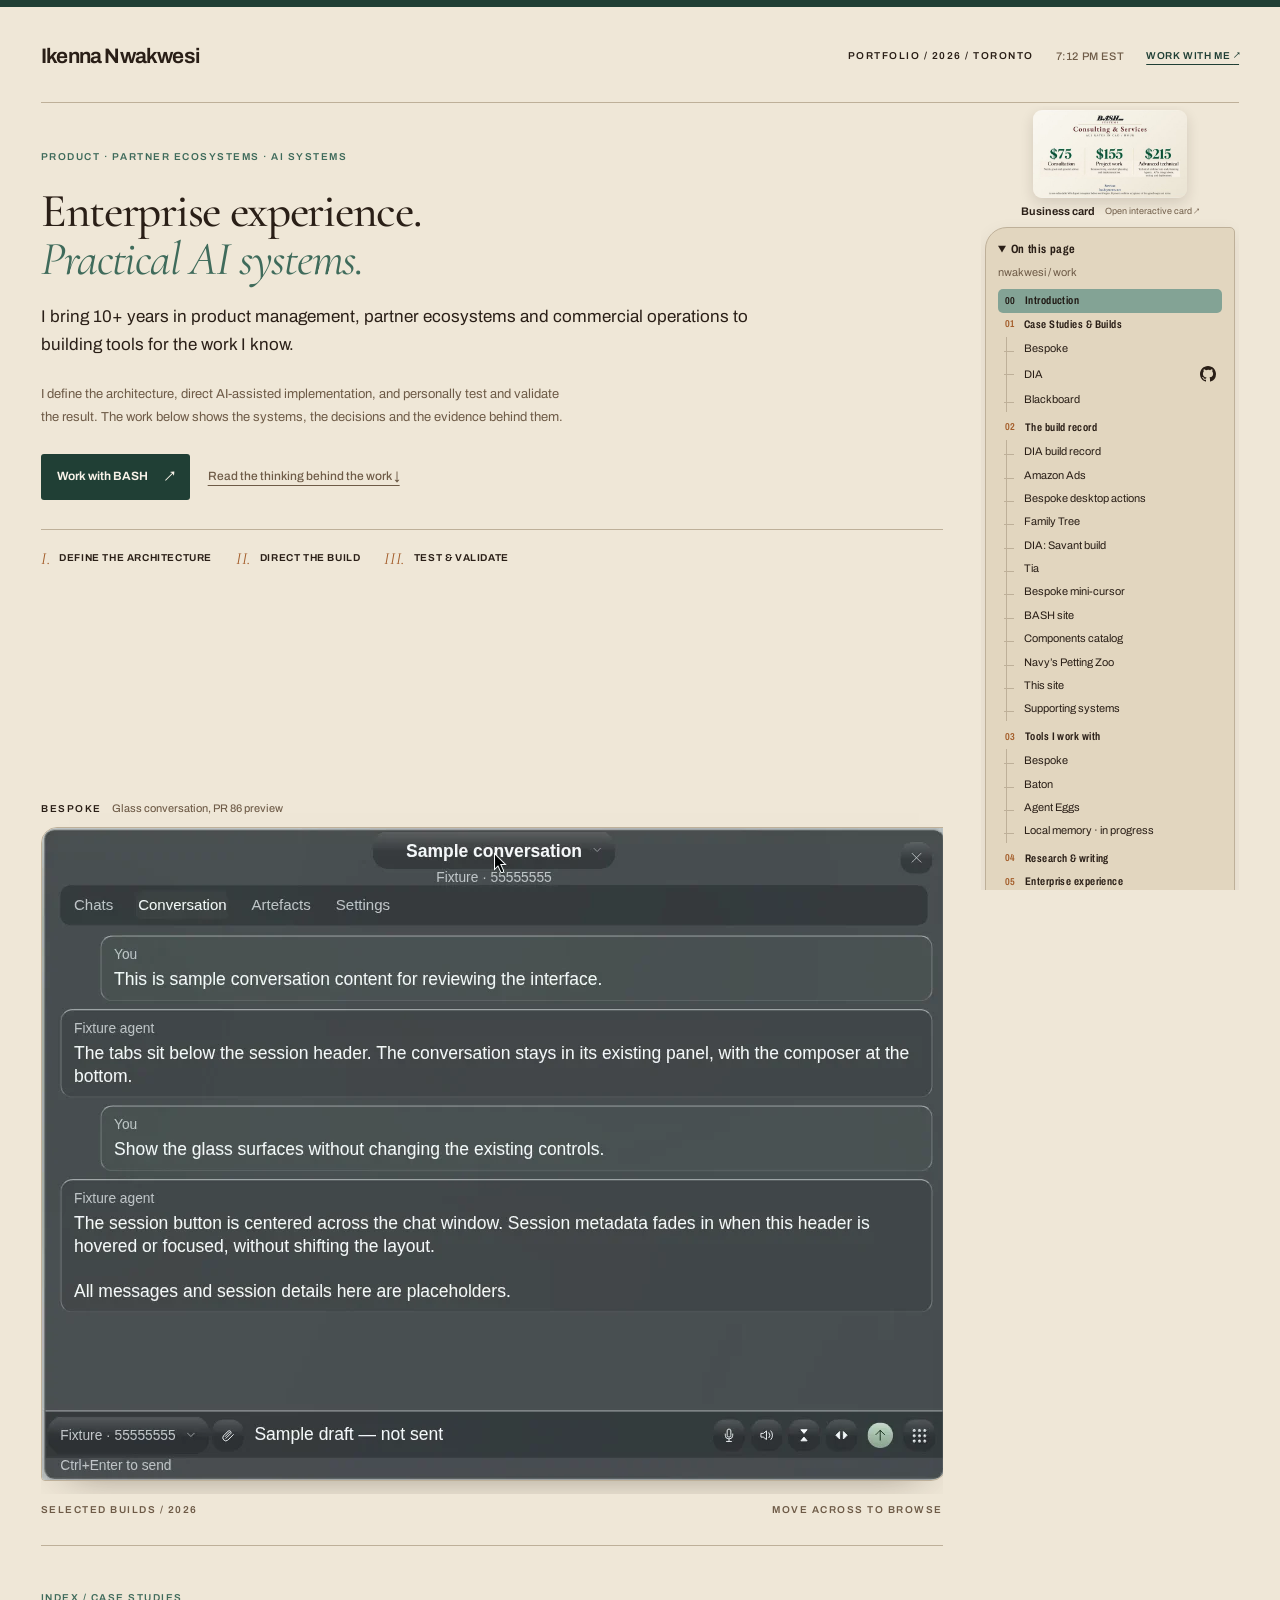
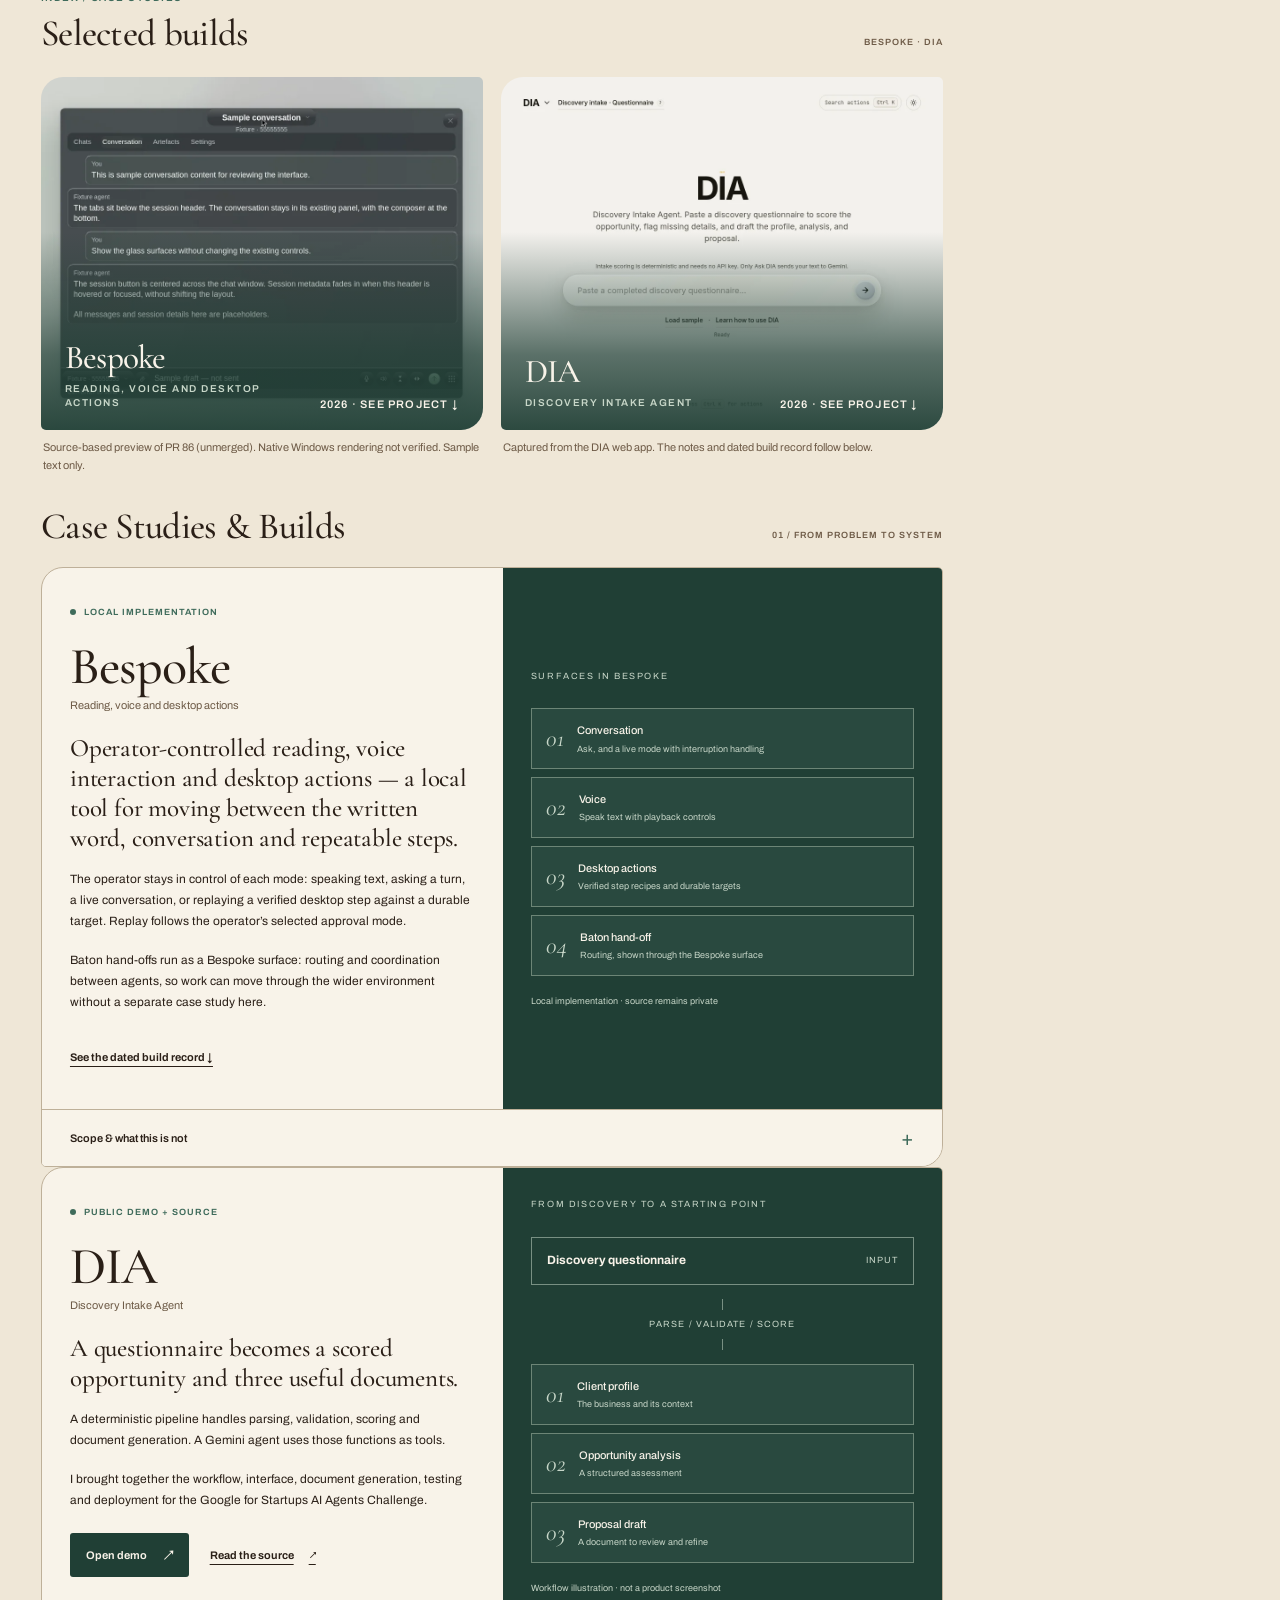
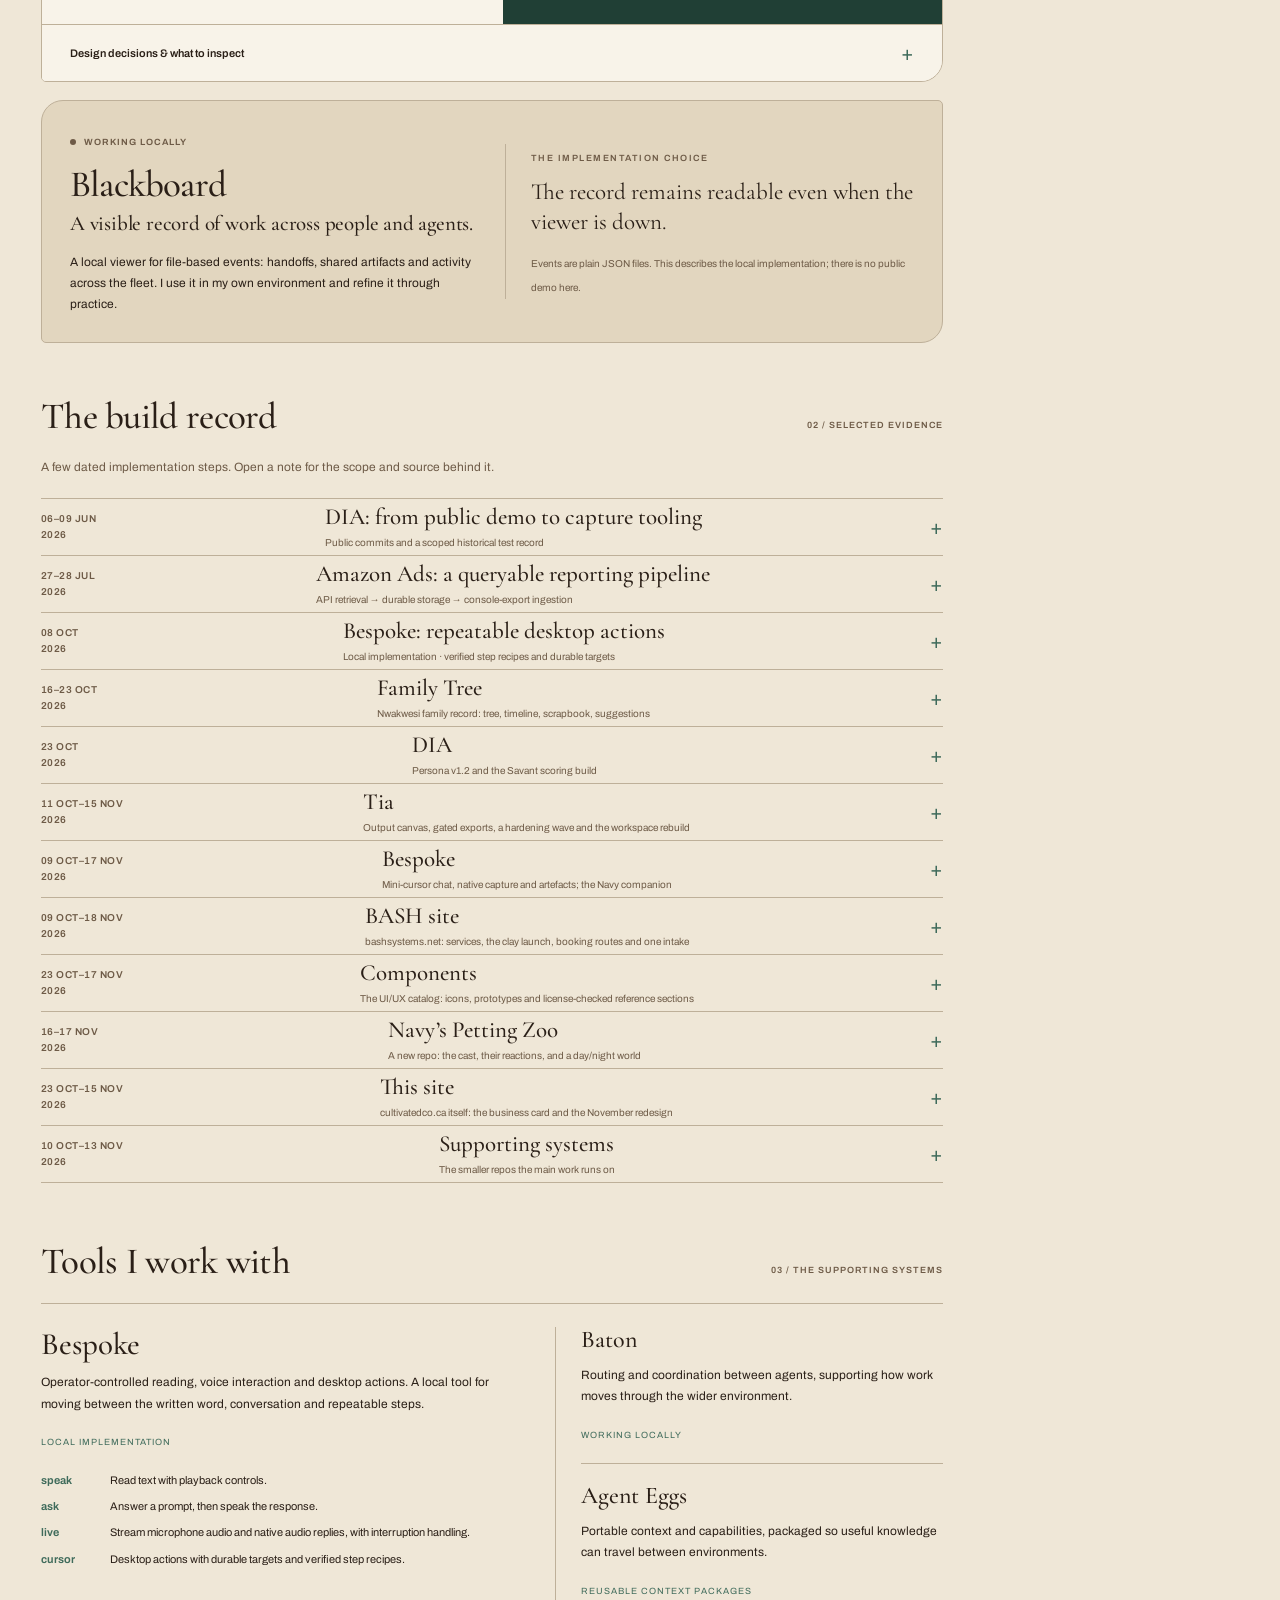
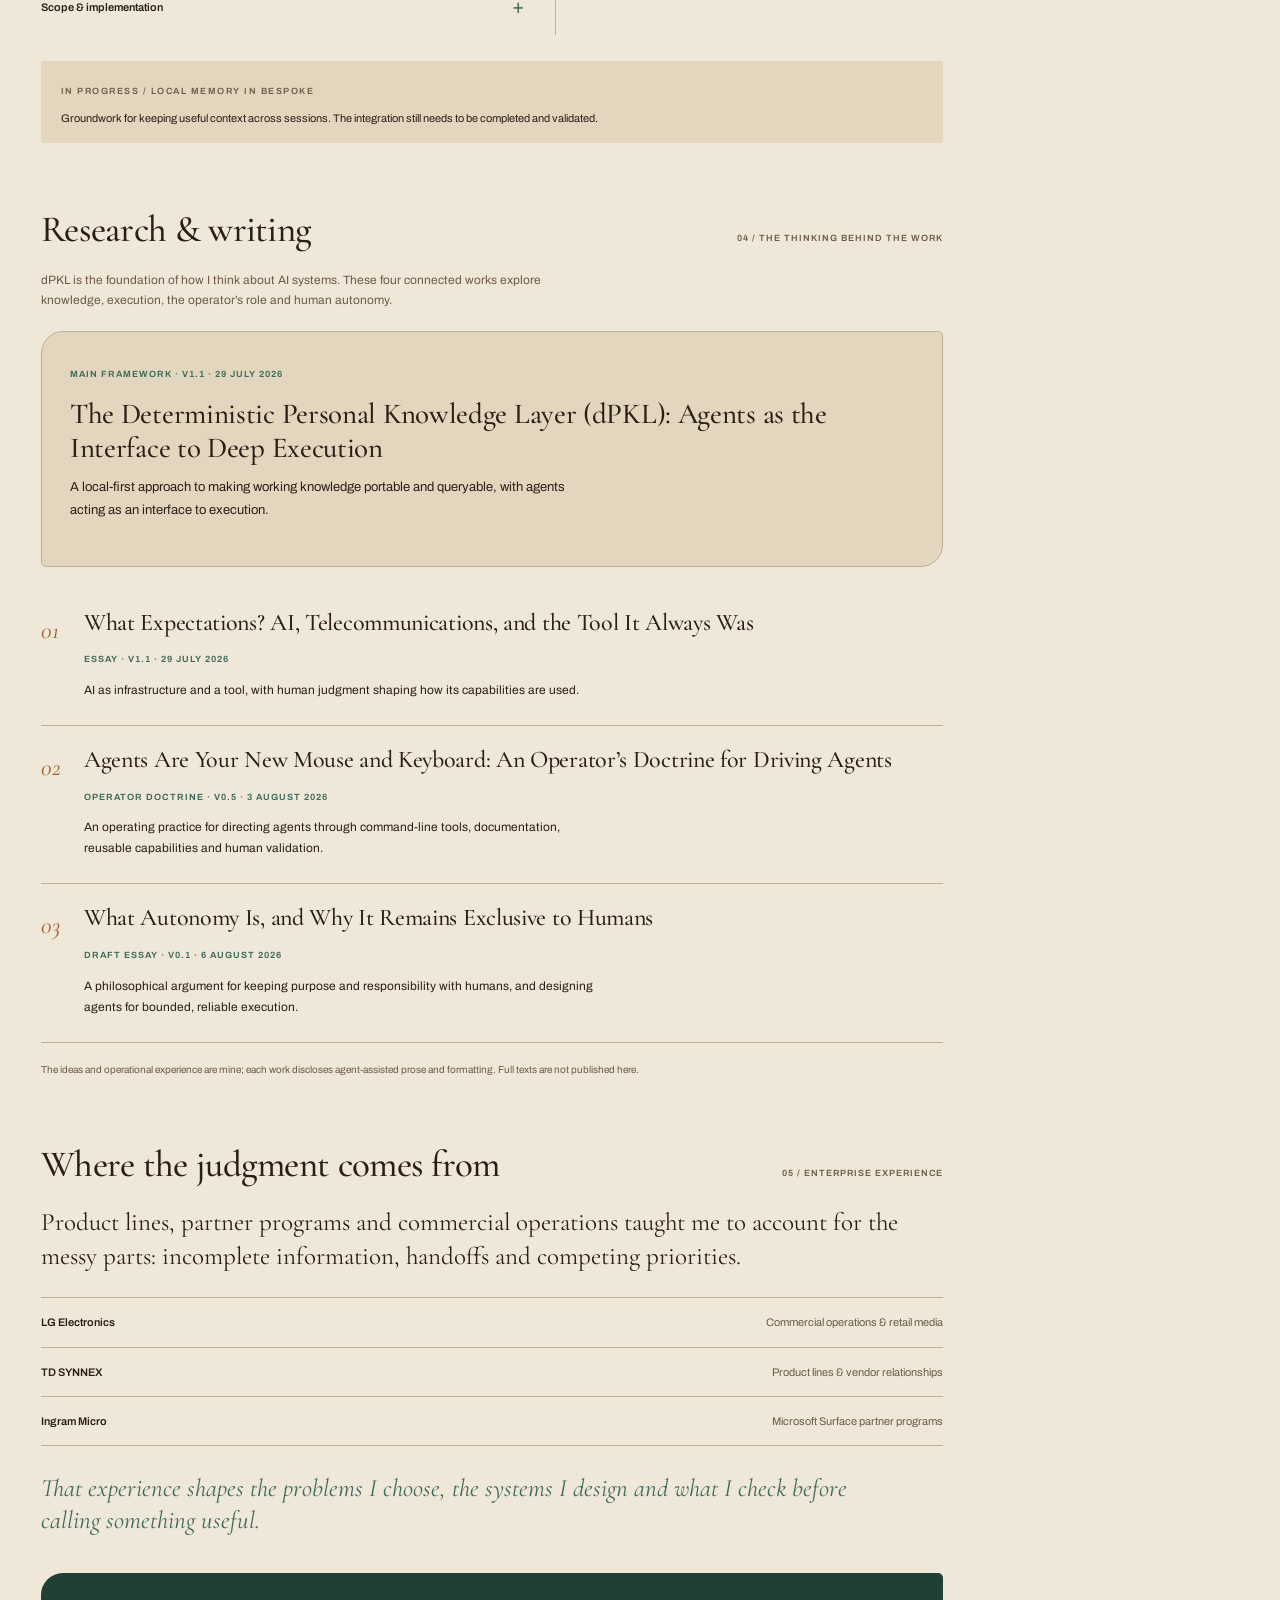
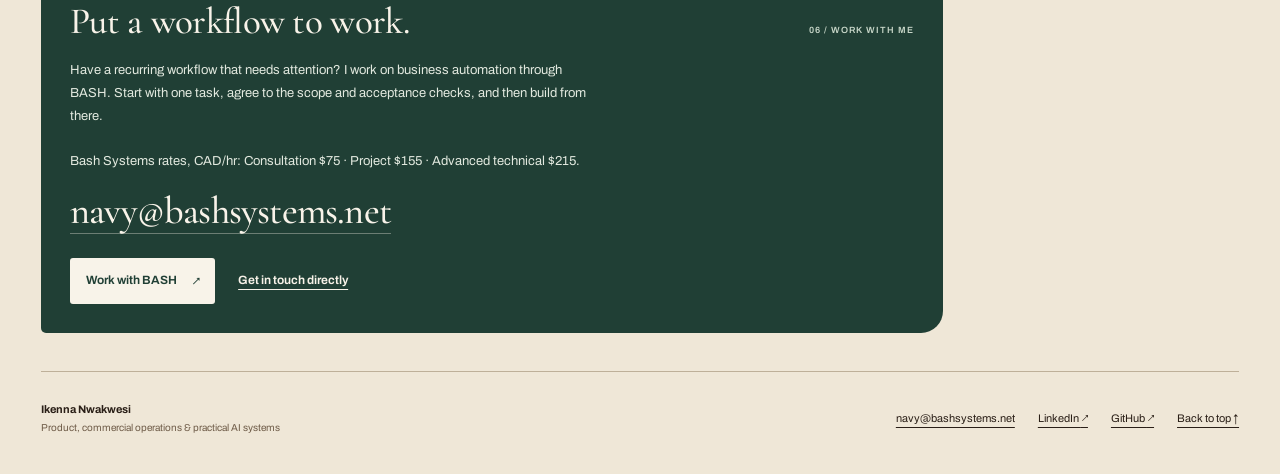
==== index.html @ 34cd1203 "Build record: BASH site UI/UX fixes, 18 Nov" ====
<!doctype html>
<!-- ARTIFACT_IDENTITY_POLICY: Produced by the agent fleet. Every derivative artifact and instruction surface uses collective fleet identity; no agent/provider branding except when directly pertinent to the subject. No first-name or use-with-provider identity framing. Optional Made by credit only bottom-right. -->
<html lang="en"><head><meta charset="utf-8"><meta name="viewport" content="width=device-width,initial-scale=1"><meta name="color-scheme" content="light"><title>Ikenna Nwakwesi — Portfolio</title>
<meta name="description" content="Ikenna Nwakwesi — 10+ years in product management, partner ecosystems and commercial operations, building practical AI systems.">
<link rel="canonical" href="https://cultivatedco.ca/">
<meta property="og:type" content="website">
<meta property="og:site_name" content="Ikenna Nwakwesi">
<meta property="og:title" content="Ikenna Nwakwesi — Portfolio">
<meta property="og:description" content="Ikenna Nwakwesi — 10+ years in product management, partner ecosystems and commercial operations, building practical AI systems.">
<meta property="og:url" content="https://cultivatedco.ca/">
<meta property="og:image" content="https://cultivatedco.ca/assets/og-image.png">
<meta property="og:image:type" content="image/png">
<meta property="og:image:width" content="1200">
<meta property="og:image:height" content="630">
<meta property="og:image:alt" content="Ikenna Nwakwesi — Enterprise experience. Practical AI systems.">
<meta name="twitter:card" content="summary_large_image">
<meta name="twitter:title" content="Ikenna Nwakwesi — Portfolio">
<meta name="twitter:description" content="Ikenna Nwakwesi — 10+ years in product management, partner ecosystems and commercial operations, building practical AI systems.">
<meta name="twitter:image" content="https://cultivatedco.ca/assets/og-image.png">
<meta name="twitter:image:alt" content="Ikenna Nwakwesi — Enterprise experience. Practical AI systems.">
<link rel="icon" href="/favicon.ico" sizes="any">
<link rel="icon" href="/favicon.svg" type="image/svg+xml">
<link rel="icon" href="/assets/favicon-32.png" type="image/png" sizes="32x32">
<link rel="icon" href="/assets/favicon-192.png" type="image/png" sizes="192x192">
<link rel="apple-touch-icon" href="/apple-touch-icon.png" sizes="180x180">
<link rel="preload" href="fonts/archivo-normal-400_900.woff2" as="font" type="font/woff2" crossorigin>
<link rel="preload" href="fonts/cormorantgaramond-normal-500.woff2" as="font" type="font/woff2" crossorigin>
<link rel="preload" href="fonts/cormorantgaramond-italic-400.woff2" as="font" type="font/woff2" crossorigin>

<style>@font-face{font-family:Archivo;font-style:normal;font-weight:400 900;font-stretch:62% 125%;font-display:swap;src:url("fonts/archivo-normal-400_900.woff2") format("woff2");unicode-range:U+0000-00FF, U+0131, U+0152-0153, U+02BB-02BC, U+02C6, U+02DA, U+02DC, U+2000-206F, U+2074, U+20AC, U+2122, U+2190-2195, U+2212, U+2215, U+FEFF, U+FFFD}
@font-face{font-family:Cormorant;font-style:normal;font-weight:400;font-display:swap;src:url("fonts/cormorantgaramond-normal-400.woff2") format("woff2");unicode-range:U+0000-00FF, U+0131, U+0152-0153, U+02BB-02BC, U+02C6, U+02DA, U+02DC, U+2000-206F, U+2074, U+20AC, U+2122, U+2190-2195, U+2212, U+2215, U+FEFF, U+FFFD}
@font-face{font-family:Cormorant;font-style:normal;font-weight:500;font-display:swap;src:url("fonts/cormorantgaramond-normal-500.woff2") format("woff2");unicode-range:U+0000-00FF, U+0131, U+0152-0153, U+02BB-02BC, U+02C6, U+02DA, U+02DC, U+2000-206F, U+2074, U+20AC, U+2122, U+2190-2195, U+2212, U+2215, U+FEFF, U+FFFD}
@font-face{font-family:Cormorant;font-style:normal;font-weight:600;font-display:swap;src:url("fonts/cormorantgaramond-normal-600.woff2") format("woff2");unicode-range:U+0000-00FF, U+0131, U+0152-0153, U+02BB-02BC, U+02C6, U+02DA, U+02DC, U+2000-206F, U+2074, U+20AC, U+2122, U+2190-2195, U+2212, U+2215, U+FEFF, U+FFFD}
@font-face{font-family:Cormorant;font-style:italic;font-weight:400;font-display:swap;src:url("fonts/cormorantgaramond-italic-400.woff2") format("woff2");unicode-range:U+0000-00FF, U+0131, U+0152-0153, U+02BB-02BC, U+02C6, U+02DA, U+02DC, U+2000-206F, U+2074, U+20AC, U+2122, U+2190-2195, U+2212, U+2215, U+FEFF, U+FFFD}





:root{--paper:#EFE7D7;--surface:#E2D6BF;--ink:#2A1F17;--muted:#6E5B47;--green:#3F6B5B;--deep:#203F35;--rust:#A45E2B;--line:#BEB099;--light:#F8F3E9;--serif:Cormorant,Georgia,serif;--sans:Archivo,Helvetica,sans-serif;--radius:22px 5px 22px 5px}
*{box-sizing:border-box}
html{scroll-behavior:smooth;scroll-padding-top:25px}
body{margin:0;background:var(--paper);color:var(--ink);font:15px/1.65 var(--sans)}
a{color:inherit;text-underline-offset:5px}
a:hover{color:var(--green)}
a:focus-visible,summary:focus-visible{outline:3px solid var(--rust);outline-offset:5px}
::selection{background:#b8caba;color:var(--deep)}
.skip{position:absolute;top:-80px;left:20px;padding:12px;background:var(--light);z-index:10}
.skip:focus{top:12px}
.topline{height:7px;background:var(--deep)}
.header{display:flex;align-items:center;justify-content:space-between;padding:27px 0 25px;border-bottom:1px solid var(--line);gap:20px}
.wordmark{font-size:21px;font-weight:650;text-decoration:none;letter-spacing:-.8px}
.header-meta,.eyebrow,.kicker,.section-label{font-size:10px;text-transform:uppercase;letter-spacing:1.5px;font-weight:600}
.header-meta{display:flex;gap:22px;align-items:center}
.draft{border:1px solid var(--line);border-radius:30px;padding:5px 10px;color:var(--muted)}
.main{grid-column:1;grid-row:1;min-width:0}
.hero{padding:57px 0 38px}
.eyebrow{color:var(--green);margin:0 0 21px}
.hero h1{font:500 clamp(54px,5.25vw,76px)/.99 var(--serif);letter-spacing:-2.2px;margin:0 0 24px}
.hero h1 em{color:var(--green);font-weight:400}
.hero-intro{font-size:17px;line-height:1.65;max-width:640px;margin:0 0 24px}
.hero-role{font-size:13px;line-height:1.75;max-width:625px;color:var(--muted);margin:0}
.approach{margin-top:29px;display:flex;gap:24px;padding-top:18px;border-top:1px solid var(--line);font-size:10px;text-transform:uppercase;letter-spacing:.6px;font-weight:650}
.approach span{display:flex;gap:9px;align-items:center}
.approach i{font:italic 17px var(--serif);color:var(--rust)}
section{scroll-margin-top:26px}
.section-heading{display:flex;align-items:baseline;justify-content:space-between;gap:16px;margin:14px 0 20px}
.section-heading h2{font:500 37px/1.1 var(--serif);letter-spacing:-.7px;margin:0}
.section-label{color:var(--muted);font-size:9px;letter-spacing:1px}
.project{border:1px solid var(--line);border-radius:var(--radius);overflow:hidden}
.dia{background:var(--light);display:grid;grid-template-columns:1.05fr 1fr}
.project-copy{padding:30px 28px}
.status{display:inline-flex;align-items:center;gap:8px;font-size:9px;letter-spacing:1px;text-transform:uppercase;font-weight:650;color:var(--green)}
.status:before{content:"";height:6px;width:6px;background:var(--green);border-radius:50%}
.project h3{font:500 52px/1 var(--serif);letter-spacing:-1px;margin:18px 0 3px}
.subtitle{font-size:11px;color:var(--muted);margin:0 0 19px}
.project .lead{font:500 25px/1.2 var(--serif);letter-spacing:-.2px;margin:0 0 16px}
.project p{font-size:12px;line-height:1.75;margin-bottom:18px}
.project-actions{display:flex;gap:21px;align-items:center;flex-wrap:wrap;margin-top:22px}
.project-actions a{font-size:11px;min-height:44px;display:inline-flex;align-items:center;gap:15px;font-weight:650}
.primary-link{background:var(--deep);color:var(--light);padding:0 16px;border-radius:3px;text-decoration:none}
.primary-link:hover{background:var(--green);color:var(--light)}
.ext-arrow{position:relative;line-height:normal;letter-spacing:.1em;-webkit-text-fill-color:transparent;text-decoration-skip-ink:none}.ext-arrow::before{content:"\2191";position:absolute;left:.1em;top:0;line-height:normal;letter-spacing:normal;-webkit-text-fill-color:currentcolor;transform-origin:50% 58%;transform:translateY(-.1em) rotate(45deg) scale(.8)}.arrow{font-size:17px;font-weight:400}
.dia-visual{background:var(--deep);color:var(--light);padding:29px 28px;display:flex;flex-direction:column;justify-content:center}
.visual-label{font-size:9px;text-transform:uppercase;letter-spacing:1.6px;color:#c8d7c9;margin-bottom:25px}
.intake{border:1px solid #789083;padding:13px 15px;display:flex;justify-content:space-between;align-items:center;font-size:12px}
.intake small{font-size:9px;letter-spacing:1px;color:#c8d7c9}
.process{padding:14px 0;text-align:center;font-size:9px;letter-spacing:1.1px;text-transform:uppercase;color:#c8d7c9;position:relative}
.process:before,.process:after{content:"";display:block;height:11px;width:1px;margin:0 auto 7px;background:#789083}
.process:after{margin:7px auto 0}
.documents{display:grid;gap:8px}
.document{display:flex;gap:13px;align-items:center;border:1px solid #6c8576;padding:12px 14px;background:#29493f}
.document .doc-num{font:italic 24px var(--serif);color:#c8d7c9}
.document strong{display:block;font-size:11px;font-weight:500}
.document small{display:block;font-size:9px;color:#c8d7c9;margin-top:2px}
.diagram-note{font-size:9px!important;color:#c8d7c9;line-height:1.5!important;margin:19px 0 0!important}
.dia-detail{grid-column:1/-1;border-top:1px solid var(--line);padding:0 28px;background:var(--light)}
details:not(.tree)>summary{cursor:pointer;list-style:none;display:flex;justify-content:space-between;align-items:center;gap:15px;min-height:56px;font-size:11px;font-weight:600}
details:not(.tree)>summary::-webkit-details-marker{display:none}
details:not(.tree)>summary:after{content:"+";font-size:20px;font-weight:400;color:var(--green)}
details:not(.tree)[open]>summary:after{content:"−"}
.detail-body{padding:0 0 22px;color:var(--muted);font-size:12px;max-width:700px}
.detail-body p{margin:4px 0 14px;font-size:12px}
.detail-body a{font-size:11px}
.detail-body ul{padding-left:20px}
.detail-body li{margin:7px 0}
.blackboard{display:grid;grid-template-columns:1fr 1fr;gap:22px;background:var(--surface);margin-top:18px;padding:27px 28px}
.blackboard h3{font-size:37px;margin-top:13px}
.blackboard .lead{font-size:21px;margin-top:8px}
.blackboard p{font-size:12px;margin:12px 0 0}
.blackboard .status{color:var(--muted)}
.blackboard .status:before{background:var(--muted)}
.bb-note{align-self:center;border-left:1px solid var(--line);padding-left:25px}
.bb-note .kicker{color:var(--muted);font-size:9px}
.bb-note p{font:400 23px/1.3 var(--serif);margin:9px 0 12px}
.bb-note small{font-size:10px;color:var(--muted)}
.evidence{padding:40px 0 10px}
.section-intro{font-size:12px;color:var(--muted);max-width:600px;margin:0 0 21px}
.evidence-row{border-top:1px solid var(--line);padding:0}
.evidence-row>summary{min-height:77px;display:grid;grid-template-columns:82px 1fr auto;gap:20px}
.evidence-date{font-size:10px;text-transform:uppercase;letter-spacing:.5px;color:var(--muted)}
.evidence-title{font:500 23px/1.2 var(--serif)}
.evidence-title small{display:block;font:400 10px/1.6 var(--sans);color:var(--muted);margin-top:4px}
.evidence-row .detail-body{padding-left:102px;max-width:none}
.timeline{display:grid;grid-template-columns:100px 1fr;gap:10px 15px;margin:4px 0 18px}
.timeline dt{font-size:10px;color:var(--green)}
.timeline dd{margin:0;font-size:12px}
.timeline strong{color:var(--ink);font-weight:500}
.evidence-row:last-child{border-bottom:1px solid var(--line)}
.source-note{font-size:10px!important}
.suite{padding:35px 0 10px}
.suite-grid{display:grid;grid-template-columns:1.25fr 1fr;gap:30px;border-top:1px solid var(--line);padding-top:23px}
.suite h3{font:500 31px/1.1 var(--serif);margin:0 0 11px}
.suite p{font-size:12px;line-height:1.8;margin:0 0 13px}
.suite small{font-size:9px;text-transform:uppercase;letter-spacing:1px;color:var(--green)}
.suite-mode{display:grid;grid-template-columns:54px 1fr;gap:8px 15px;font-size:11px;margin-top:18px}
.suite-mode dt{font-weight:650;color:var(--green)}
.suite-mode dd{margin:0}
.support-tools{border-left:1px solid var(--line);padding-left:25px}
.support-tools article+article{border-top:1px solid var(--line);padding-top:19px;margin-top:18px}
.support-tools h3{font-size:24px}
.unfinished{margin:26px 0 0;padding:16px 20px;background:var(--surface);border-radius:3px}
.unfinished .kicker{font-size:9px;color:var(--muted)}
.unfinished p{margin:7px 0 0;font-size:11px;line-height:1.7}
.background{padding:43px 0 36px}
.experience-intro{font:400 25px/1.35 var(--serif);max-width:675px;margin:0 0 24px}
.experience-list{border-top:1px solid var(--line)}
.experience-item{display:flex;justify-content:space-between;gap:24px;border-bottom:1px solid var(--line);padding:15px 0;font-size:11px}
.experience-item strong{font-weight:600}
.experience-item span{color:var(--muted);text-align:right}
.principle{font:italic 25px/1.3 var(--serif);color:var(--green);margin:26px 0 0;max-width:610px}
.footer{border-top:1px solid var(--line);padding:25px 0 33px;display:flex;align-items:center;justify-content:space-between;gap:20px;font-size:11px}
.footer-links{display:flex;align-items:center;gap:23px;flex-wrap:wrap}
.footer a{display:inline-flex;align-items:center;min-height:44px}
.footer small{color:var(--muted);font-size:10px}
.review-note{padding:15px 0;border-top:1px solid var(--line);font-size:10px;color:var(--muted)}
.review-note summary{min-height:35px;font-size:10px}
.review-note .detail-body{max-width:850px;padding-top:10px;font-size:11px}
.review-note .detail-body p{font-size:11px}
@media(min-width:1500px){.hero h1{font-size:78px}}
@media(max-width:1100px){.project-copy,.dia-visual{padding:24px 21px}
.hero h1{font-size:61px}
.header-meta{gap:12px}
.approach{gap:16px;font-size:9px}
.blackboard{padding:24px 21px}
.project .lead{font-size:23px}}
@media(max-width:850px){.hero{padding-top:36px}
.hero h1{font-size:65px}
.header-meta>span:first-child{display:none}
.hero-intro{max-width:630px}
.dia{grid-template-columns:1fr 1fr}
.main{display:block}}
@media(max-width:600px){.header{padding:20px 0 17px;gap:8px}
.wordmark{font-size:18px}
.header-meta{font-size:8px}
.draft{padding:4px 8px}
.hero{padding:35px 0 27px}
.eyebrow{font-size:8px;letter-spacing:1.1px;margin-bottom:19px}
.hero h1{font-size:clamp(45px,11.8vw,65px);letter-spacing:-1.3px;line-height:1.02;margin-bottom:22px}
.hero-intro{font-size:15px;line-height:1.7}
.hero-role{font-size:12px}
.approach{gap:12px;flex-direction:column;margin-top:23px;padding-top:17px;font-size:9px}
.approach span{gap:12px}
.section-heading h2{font-size:32px}
.section-heading{align-items:flex-start;margin-top:14px}
.section-label{font-size:8px;max-width:90px;text-align:right;line-height:1.7}
.dia{display:block}
.project-copy{padding:24px}
.project h3{font-size:47px}
.project .lead{font-size:25px}
.project p{font-size:13px}
.project-actions{gap:22px}
.project-actions a{font-size:11px}
.dia-visual{padding:28px 24px}
.visual-label{margin-bottom:20px}
.dia-detail{padding:0 24px}
.blackboard{display:block;padding:24px}
.blackboard h3{font-size:36px}
.blackboard .lead{font-size:23px}
.blackboard p{font-size:12px}
.bb-note{border-left:0;border-top:1px solid var(--line);padding:18px 0 0;margin-top:20px}
.bb-note p{font-size:22px}
.evidence{padding-top:31px}
.evidence-row>summary{grid-template-columns:52px 1fr auto;gap:13px;min-height:92px}
.evidence-date{font-size:9px}
.evidence-title{font-size:23px}
.evidence-title small{font-size:10px}
.evidence-row .detail-body{padding-left:0}
.timeline{grid-template-columns:83px 1fr;gap:12px}
.timeline dd{font-size:11px}
.suite-grid{display:block}
.support-tools{border-left:0;border-top:1px solid var(--line);padding:23px 0 0;margin-top:25px}
.suite p{font-size:13px}
.suite-mode{font-size:12px}
.unfinished{padding:17px}
.background{padding-top:33px}
.experience-intro{font-size:23px}
.experience-item{display:block;padding:15px 0}
.experience-item span{display:block;margin-top:4px;text-align:left}
.principle{font-size:24px}
.footer{align-items:flex-start;flex-direction:column;gap:6px}
.footer-links{gap:20px}
.footer-links a{font-size:11px}
.review-note .detail-body{font-size:11px}}
@media(prefers-reduced-motion:reduce){html{scroll-behavior:auto}
*{transition:none!important}}
@media print{.review-note,.draft{display:none}
.project,details{break-inside:avoid}
.hero{padding-top:20px}
body{font-size:11px}}
:root{--patina:#83A395;--panel-radius:22px 5px 22px 5px}.rail{--sans:Archivo,Arial,sans-serif;font:17px/1.6 var(--sans)}
.wrap{max-width:1240px;margin:auto;padding:0 46px}
@media(max-width:900px){.wrap{padding:0 28px}}
@media(max-width:650px){.wrap{padding:0 21px}}
@media print{.wrap{max-width:none;padding:0 20px}}
.wrap{max-width:1380px;position:relative}
.page-layout{display:grid;grid-template-columns:minmax(0,1fr) 258px;gap:54px;align-items:start}
.page-layout main{grid-column:1;grid-row:1;min-width:0}
.page-content{grid-column:1;grid-row:1;min-width:0}.rail{grid-column:2;grid-row:1;position:sticky;top:24px;margin-top:0;max-height:calc(100dvh - 48px);overflow-y:auto;padding:4px;scrollbar-width:none;-ms-overflow-style:none}.rail::-webkit-scrollbar{display:none}
.tree{background:var(--surface);border:1px solid var(--line);border-radius:var(--panel-radius);padding:23px 19px;box-shadow:0 6px 18px #2A1F1714}
.tree summary{cursor:pointer;font-family:var(--sans);font-weight:700;font-stretch:75%;font-size:13px;letter-spacing:.05em;list-style-position:inside}
.tree-root{font-size:11px;color:var(--muted);margin:7px 0 18px;font-family:var(--sans)}
.tree ul{list-style:none;padding:0;margin:0}
.tree li{position:relative}
.tree ul ul{margin:3px 0 9px 9px;padding-left:13px;border-left:1px solid var(--line)}
.tree ul ul>li::before{content:"";position:absolute;left:-13px;top:19px;width:10px;border-top:1px solid var(--line)}
.tree a{display:flex;align-items:center;gap:9px;padding:8px 9px;text-decoration:none;border-radius:5px;line-height:1.4;font-size:12px;transition:background .18s,color .18s}
.tree a.dir{font-stretch:75%;font-weight:650;font-size:12px;letter-spacing:.04em}
.tree .n{color:var(--rust);font-size:10px}
.tree a:hover{background:var(--light)}
.tree a[aria-current="location"]{background:var(--patina);color:#201A15}
.tree a[aria-current="location"] .n{color:#201A15}
.tree a:focus-visible{outline-offset:1px}
.rail-links{display:flex;justify-content:center;gap:7px;flex-wrap:wrap;margin-top:17px}
.rail-links a{font-size:10px;font-stretch:75%;font-weight:650;letter-spacing:.05em;padding:8px 11px;background:var(--patina);color:#201A15;border-radius:99px;text-decoration:none;transition:transform .18s,background .18s}
.rail-links a:hover{transform:translateY(-2px);background:#A8C0B3}
@media(max-width:1100px) and (min-width:901px){.page-layout{gap:30px;grid-template-columns:minmax(0,1fr) 230px}
.wrap{padding:0 30px}}
@media(max-width:900px){.page-layout{display:flex;flex-direction:column;gap:0}
.page-layout main{width:100%}
.rail{position:static;order:-1;width:100%;margin:28px 0 0;max-height:none;overflow:visible;padding:0}
.tree{padding:16px 20px}
.tree summary{font-size:13px}
.tree-root{margin-bottom:12px}
.tree>ul{columns:2;column-gap:28px;margin-top:16px}
.tree>ul>li{break-inside:avoid}
.rail-links{display:none}}
@media(max-width:650px){.wrap{padding:0 21px}
.tree>ul{columns:1}
.tree a{min-height:38px}}
@media(prefers-reduced-motion:reduce){.rail-links a:hover{transform:none}}
@media print{.page-layout{display:block}
.rail{display:none}}
.tree .toc-project{display:flex;align-items:center;gap:3px}
.tree .toc-project>a:first-child{flex:1;min-width:0}
.tree .source-icon{width:34px;min-width:34px;min-height:34px;padding:9px;justify-content:center}
.source-icon svg{width:16px;height:16px;flex:none}
.tree .demo-link{font-size:10px;white-space:nowrap;padding:8px 6px;min-height:34px;color:var(--green);font-weight:650}
/* Agent fleet preview refresh: preserve the portfolio's typography and material palette. */
.hero-cta{display:flex;align-items:center;gap:18px;flex-wrap:wrap;margin-top:25px}
.hero-cta a,.work-contact a{display:inline-flex;align-items:center;justify-content:center;gap:15px;min-height:46px;font-size:12px;font-weight:650}
.hero-cta .quiet-link{font-weight:500;color:var(--muted)}
.header-meta .header-work{font-size:10px;letter-spacing:.6px;text-transform:uppercase;min-height:44px;display:inline-flex;align-items:center;color:var(--deep)}
.research{padding:43px 0 10px}
.research-lead{padding:28px;background:var(--surface);border:1px solid var(--line);border-radius:var(--radius)}
.research-meta{font-size:9px;letter-spacing:1px;text-transform:uppercase;color:var(--green);font-weight:650}
.research h3{font:500 29px/1.15 var(--serif);letter-spacing:-.3px;margin:12px 0}
.research-lead .research-summary{font-size:13px;line-height:1.8;max-width:640px;margin:0 0 15px}
.research a{display:inline-flex;align-items:center;min-height:44px;font-size:11px;font-weight:650;gap:10px}
.research-list{list-style:none;counter-reset:papers;margin:22px 0 0;padding:0}
.research-list li{counter-increment:papers;display:grid;grid-template-columns:28px 1fr;column-gap:15px;padding:20px 0;border-bottom:1px solid var(--line)}
.research-list li:before{content:"0" counter(papers);font:italic 24px var(--serif);color:var(--rust);padding-top:7px}
.research-list h3{font-size:24px;margin:0 0 9px}
.research-list p{font-size:12px;line-height:1.75;max-width:660px;margin:10px 0 4px}
.research-note{color:var(--muted);font-size:10px;line-height:1.75;margin:18px 0 0}
.work-contact{padding:29px;margin:0 0 38px;background:var(--deep);border-radius:var(--radius);color:var(--light)}
.work-contact .section-heading{margin:0 0 16px}
.work-contact .section-label{color:#c8d7c9}
.work-contact p{font-size:13px;line-height:1.8;max-width:610px;margin:0 0 21px;color:#e2e9df}
.work-contact .contact-actions{display:flex;align-items:center;gap:23px;flex-wrap:wrap}
.work-contact .primary-link{background:var(--light);color:var(--deep)}
.work-contact .primary-link:hover{background:#d8e3d6}
.work-contact a:hover{color:var(--light)}
.work-contact .primary-link:hover{color:var(--deep)}
@media(max-width:600px){.hero-cta{gap:13px}.hero-cta .primary-link{width:100%}.research{padding-top:33px}.research-lead{padding:23px}.research h3{font-size:27px}.research-list h3{font-size:23px}.research-list li{column-gap:10px;grid-template-columns:23px 1fr}.work-contact{padding:24px}.work-contact .section-heading h2{font-size:31px}.work-contact .contact-actions{align-items:stretch;flex-direction:column;gap:6px}.work-contact .primary-link{width:100%}}
</style><link rel="stylesheet" href="assets/business-card/portfolio-card.css">
<link rel="stylesheet" href="assets/mockup/mockup.css">

</head><body><div class="cc-intro" id="cc-intro"><div class="cc-intro-mark" aria-hidden="true"><span class="w">Ikenna</span><span class="cc-intro-chip"><span class="cc-flip"><i></i><img src="assets/mockup/bespoke-glass-tight.webp" alt=""></span></span><span class="w">Nwakwesi</span></div><button class="cc-intro-skip" type="button">Skip intro</button></div><a class="skip" href="#main">Skip to content</a><div class="topline"></div><div class="wrap">
<header class="header"><a class="wordmark" href="#main">Ikenna Nwakwesi</a><div class="header-meta"><span>Portfolio / 2026 / Toronto</span><span class="cc-clock" id="cc-clock" aria-label="Local time in Toronto"><b>Toronto </b><time>--:--</time></span><a class="header-work" href="https://bashsystems.net/"><span class="ext-label">Work with me <span class="ext-arrow" aria-hidden="true">↑</span></span></a></div></header>
<div class="page-layout"><aside class="rail" aria-label="Portfolio navigation">
<!-- Agent fleet: mobile disclosure; approved card trigger stays unchanged. -->
<div class="portfolio-card-dock" id="portfolio-card-dock" data-expanded="false">
<button class="portfolio-card-dock-chip" id="portfolio-card-dock-chip" type="button" aria-expanded="false" aria-controls="portfolio-card-dock-panel">Business card <span class="portfolio-card-dock-icon" aria-hidden="true"></span></button>
<div class="portfolio-card-dock-panel" id="portfolio-card-dock-panel">
<button class="portfolio-card-trigger" id="portfolio-card-trigger" type="button" aria-haspopup="dialog" aria-controls="portfolio-card-dialog" aria-expanded="false">
<img src="assets/business-card/front-v17-thumb.jpg" alt="" width="250" height="143" decoding="async">
<span class="portfolio-card-trigger-label"><span>Business card</span><small>Open interactive card <span class="ext-arrow" aria-hidden="true">↑</span></small></span>
</button>
<button class="portfolio-card-dock-collapse" id="portfolio-card-dock-collapse" type="button">Collapse card</button>
</div>
</div>

<nav aria-label="On this page"><details class="tree" open><summary>On this page</summary><p class="tree-root">nwakwesi / work</p><ul>
<li><a class="dir" href="#hero"><span class="n">00</span>Introduction</a></li>
<li><a class="dir" href="#work"><span class="n">01</span>Case Studies &amp; Builds</a><ul><li><a href="#bespoke-case">Bespoke</a></li><li class="toc-project"><a href="#dia">DIA</a><a class="source-icon" href="https://github.com/mdvnavy/Dia" target="_blank" rel="noopener" aria-label="DIA on GitHub" title="DIA on GitHub"><svg viewBox="0 0 16 16" aria-hidden="true" focusable="false"><path fill="currentColor" d="M8 0C3.58 0 0 3.58 0 8c0 3.54 2.29 6.53 5.47 7.59.4.07.55-.17.55-.38 0-.19-.01-.82-.01-1.49-2.01.37-2.53-.49-2.69-.94-.09-.23-.48-.94-.82-1.13-.28-.15-.68-.52-.01-.53.63-.01 1.08.58 1.23.82.72 1.21 1.87.87 2.33.66.07-.52.28-.87.51-1.07-1.78-.2-3.64-.89-3.64-3.95 0-.87.31-1.59.82-2.15-.08-.2-.36-1.02.08-2.12 0 0 .67-.21 2.2.82A7.65 7.65 0 0 1 8 3.86c.68 0 1.36.09 2 .27 1.53-1.04 2.2-.82 2.2-.82.44 1.1.16 1.92.08 2.12.51.56.82 1.27.82 2.15 0 3.07-1.87 3.75-3.65 3.95.29.25.54.73.54 1.48 0 1.07-.01 1.93-.01 2.2 0 .21.15.46.55.38A8.013 8.013 0 0 0 16 8c0-4.42-3.58-8-8-8Z"/></svg></a></li><li><a href="#blackboard">Blackboard</a></li></ul></li>
<li><a class="dir" href="#evidence"><span class="n">02</span>The build record</a><ul><li><a href="#dia-record">DIA build record</a></li><li><a href="#amazon-ads">Amazon Ads</a></li><li><a href="#bespoke-record">Bespoke desktop actions</a></li><li><a href="#family-tree">Family Tree</a></li><li><a href="#dia-savant">DIA: Savant build</a></li><li><a href="#tia">Tia</a></li><li><a href="#bespoke-cursor">Bespoke mini-cursor</a></li><li><a href="#bash-site">BASH site</a></li><li><a href="#components">Components catalog</a></li><li><a href="#petting-zoo">Navy’s Petting Zoo</a></li><li><a href="#this-site">This site</a></li><li><a href="#supporting-systems">Supporting systems</a></li></ul></li>
<li><a class="dir" href="#suite"><span class="n">03</span>Tools I work with</a><ul><li><a href="#bespoke">Bespoke</a></li><li><a href="#baton">Baton</a></li><li><a href="#agent-eggs">Agent Eggs</a></li><li><a href="#local-memory">Local memory · in progress</a></li></ul></li>
<li><a class="dir" href="#research"><span class="n">04</span>Research &amp; writing</a></li>
<li><a class="dir" href="#background"><span class="n">05</span>Enterprise experience</a></li>
<li><a class="dir" href="#contact"><span class="n">06</span>Work with me</a></li>
</ul></details></nav><div class="rail-links"><a href="https://github.com/mdvnavy" target="_blank" rel="noopener">GitHub</a><a href="https://www.linkedin.com/in/ikennanwakwesi" target="_blank" rel="noopener">LinkedIn</a><a href="mailto:navy@bashsystems.net">navy@bashsystems.net</a><a href="https://www.paypal.com/ncp/payment/5UFVJBMWWKRBY" target="_blank" rel="noopener">PayPal</a></div></aside>
<div class="page-content">
<div class="cc-top"><section id="hero" class="hero" aria-labelledby="hero-heading"><p class="eyebrow">Product · Partner ecosystems · AI systems</p><h1 id="hero-heading">Enterprise experience.<br><em>Practical AI systems.</em></h1><p class="hero-intro">I bring 10+ years in product management, partner ecosystems and commercial operations to building tools for the work I know.</p><p class="hero-role">I define the architecture, direct AI-assisted implementation, and personally test and validate the result. The work below shows the systems, the decisions and the evidence behind them.</p><div class="hero-cta"><a class="primary-link" href="https://bashsystems.net/">Work with BASH <span class="arrow ext-arrow" aria-hidden="true">↑</span></a><a class="quiet-link" href="#research">Read the thinking behind the work ↓</a></div><div class="approach" aria-label="My contribution"><span><i>i.</i> Define the architecture</span><span><i>ii.</i> Direct the build</span><span><i>iii.</i> Test &amp; validate</span></div></section><div class="cc-reel" id="cc-reel" role="region" aria-label="Selected builds"><div class="cc-reel-track"><a class="cc-shot" href="#bespoke" style="--h:360px"><span class="cc-shot-name">Bespoke<small>Glass conversation, PR 86 preview</small></span><img src="assets/mockup/bespoke-glass-tight.webp" width="904" height="652" alt="Bespoke: Glass conversation, PR 86 preview" loading="eager" decoding="async"></a><a class="cc-shot" href="#baton" style="--h:262px"><span class="cc-shot-name">Baton<small>Hand-off CLI</small></span><span class="cc-baton-card" role="img" aria-label="Baton CLI: pass a message and receive a message id"><span><span class="p">$</span> baton pass builder "the ads backfill finished — 412k rows, want the diff?"<br><span class="id">01K2F7Q8VZ3NBRJ4WYD6XM0AHC</span><br><br><span class="c"># the id comes back from the hub, not the client.<br># a send that could not be recorded fails, loudly.</span></span><span class="tag">Placeholder · CLI from the Baton README</span></span></a><div class="cc-shot" style="--h:300px"><span class="cc-shot-name">Tia<small>Teacher workspace, canvas</small></span><img src="assets/mockup/tia-canvas.webp" width="1400" height="666" alt="Tia: Teacher workspace, canvas" loading="eager" decoding="async"></div><a class="cc-shot" href="#dia" style="--h:330px"><span class="cc-shot-name">DIA<small>Discovery intake</small></span><img src="assets/mockup/dia-landing.webp" width="1280" height="800" alt="DIA: Discovery intake" loading="eager" decoding="async"></a><a class="cc-shot" href="#bespoke" style="--h:244px"><span class="cc-shot-name">Bespoke<small>Native chat capture</small></span><img src="assets/mockup/bespoke-native-chat.webp" width="720" height="520" alt="Bespoke: Native chat capture" loading="eager" decoding="async"></a><div class="cc-shot" style="--h:384px"><span class="cc-shot-name">Tia<small>Mobile conversation</small></span><img src="assets/mockup/tia-mobile.webp" width="390" height="844" alt="Tia: Mobile conversation" loading="eager" decoding="async"></div><a class="cc-shot" href="#dia" style="--h:286px"><span class="cc-shot-name">DIA<small>Scored intake results</small></span><img src="assets/mockup/dia-results.webp" width="808" height="700" alt="DIA: Scored intake results" loading="eager" decoding="async"></a></div></div><p class="cc-reel-hint"><span>Selected builds / 2026</span><span>Move across to browse</span></p><section class="cc-builds" aria-labelledby="cc-builds-title"><p class="eyebrow">Index / Case studies</p><div class="section-heading cc-builds-heading"><h2 id="cc-builds-title">Selected builds</h2><span class="section-label">Bespoke · DIA</span></div><div class="cc-two-up"><div><a class="cc-case" href="#bespoke-case"><img src="assets/mockup/bespoke-glass.webp" width="1080" height="790" alt="Bespoke glass conversation window"><span class="cc-case-meta"><span class="cc-case-name">Bespoke<small>Reading, voice and desktop actions</small></span><span class="cc-case-see">2026 · See project ↓</span></span></a><p class="cc-case-note">Source-based preview of PR 86 (unmerged). Native Windows rendering not verified. Sample text only.</p></div><div><a class="cc-case" href="#dia"><img src="assets/mockup/dia-landing.webp" width="1280" height="800" alt="DIA discovery intake landing screen"><span class="cc-case-meta"><span class="cc-case-name">DIA<small>Discovery Intake Agent</small></span><span class="cc-case-see">2026 · See project ↓</span></span></a><p class="cc-case-note">Captured from the DIA web app. The notes and dated build record follow below.</p></div></div></section></div>

<main id="main" class="main">
<section id="work" aria-labelledby="work-heading"><div class="section-heading"><h2 id="work-heading">Case Studies &amp; Builds</h2><span class="section-label">01 / From problem to system</span></div>
<article class="project dia bespoke-case" id="bespoke-case" aria-labelledby="bespoke-case-heading"><div class="project-copy"><span class="status">Local implementation</span><h3 id="bespoke-case-heading">Bespoke</h3><div class="subtitle">Reading, voice and desktop actions</div><p class="lead">Operator-controlled reading, voice interaction and desktop actions — a local tool for moving between the written word, conversation and repeatable steps.</p><p>The operator stays in control of each mode: speaking text, asking a turn, a live conversation, or replaying a verified desktop step against a durable target. Replay follows the operator’s selected approval mode.</p><p>Baton hand-offs run as a Bespoke surface: routing and coordination between agents, so work can move through the wider environment without a separate case study here.</p><div class="project-actions"><a href="#bespoke-record">See the dated build record ↓</a></div></div>
<div class="dia-visual" role="img" aria-label="Bespoke surfaces: conversation, voice, desktop actions, and Baton hand-off."><div class="visual-label">Surfaces in Bespoke</div><div class="documents"><div class="document"><span class="doc-num">01</span><div><strong>Conversation</strong><small>Ask, and a live mode with interruption handling</small></div></div><div class="document"><span class="doc-num">02</span><div><strong>Voice</strong><small>Speak text with playback controls</small></div></div><div class="document"><span class="doc-num">03</span><div><strong>Desktop actions</strong><small>Verified step recipes and durable targets</small></div></div><div class="document"><span class="doc-num">04</span><div><strong>Baton hand-off</strong><small>Routing, shown through the Bespoke surface</small></div></div></div><p class="diagram-note">Local implementation · source remains private</p></div>
<details class="dia-detail"><summary>Scope &amp; what this is not</summary><div class="detail-body"><p>The repository implements both turn-based <code>ask</code> and a separate real-time <code>live</code> mode. The latter streams audio over a websocket and flushes playback when interrupted.</p><p>Verified step recipes and durable targets describe the local implementation; they do not establish independent operation or client deployment. This is not a public release, and it is not presented as a full accessibility screen reader.</p><p><a href="#bespoke-record">See the dated build record ↓</a></p></div></details></article>
<article class="project dia" id="dia" aria-labelledby="dia-heading"><div class="project-copy"><span class="status">Public demo + source</span><h3 id="dia-heading">DIA</h3><div class="subtitle">Discovery Intake Agent</div><p class="lead">A questionnaire becomes a scored opportunity and three useful documents.</p><p>A deterministic pipeline handles parsing, validation, scoring and document generation. A Gemini agent uses those functions as tools.</p><p>I brought together the workflow, interface, document generation, testing and deployment for the Google for Startups AI Agents Challenge.</p><div class="project-actions"><a class="primary-link" href="https://dia-discovery-intake-623133365140.us-central1.run.app/" target="_blank" rel="noopener">Open demo <span class="arrow ext-arrow" aria-hidden="true">↑</span></a><a href="https://github.com/mdvnavy/Dia" target="_blank" rel="noopener">Read the source <span class="ext-arrow" aria-hidden="true">↑</span></a></div></div>
<div class="dia-visual" role="img" aria-label="DIA workflow: a discovery questionnaire is parsed and scored to generate a client profile, opportunity analysis and proposal draft."><div class="visual-label">From discovery to a starting point</div><div class="intake"><strong>Discovery questionnaire</strong><small>INPUT</small></div><div class="process">Parse / Validate / Score</div><div class="documents"><div class="document"><span class="doc-num">01</span><div><strong>Client profile</strong><small>The business and its context</small></div></div><div class="document"><span class="doc-num">02</span><div><strong>Opportunity analysis</strong><small>A structured assessment</small></div></div><div class="document"><span class="doc-num">03</span><div><strong>Proposal draft</strong><small>A document to review and refine</small></div></div></div><p class="diagram-note">Workflow illustration · not a product screenshot</p></div>
<details class="dia-detail"><summary>Design decisions &amp; what to inspect</summary><div class="detail-body"><p>The deterministic path makes the scoring and generated documents inspectable without relying on a model response. The agent can call the same functions rather than invent a separate scoring process.</p><p>In the demo, use <strong>Load Sample</strong> to inspect the synthetic questionnaire and generated documents. The live agent is a separate path; a working deterministic demo does not establish model availability.</p><p>The public repository includes parser and scoring logic, fixtures, tests and an evaluation harness. <a href="#dia-record">See the dated build record ↓</a></p></div></details></article>
<article class="project blackboard" id="blackboard" aria-labelledby="bb-heading"><div><span class="status">Working locally</span><h3 id="bb-heading">Blackboard</h3><p class="lead">A visible record of work across people and agents.</p><p>A local viewer for file-based events: handoffs, shared artifacts and activity across the fleet. I use it in my own environment and refine it through practice.</p></div><div class="bb-note"><span class="kicker">The implementation choice</span><p>The record remains readable even when the viewer is down.</p><small>Events are plain JSON files. This describes the local implementation; there is no public demo here.</small></div></article></section>
<section id="evidence" class="evidence" aria-labelledby="evidence-heading"><div class="section-heading"><h2 id="evidence-heading">The build record</h2><span class="section-label">02 / Selected evidence</span></div><p class="section-intro">A few dated implementation steps. Open a note for the scope and source behind it.</p>
<details class="evidence-row" id="dia-record"><summary><span class="evidence-date">06–09 Jun<br>2026</span><span class="evidence-title">DIA: from public demo to capture tooling<small>Public commits and a scoped historical test record</small></span></summary><div class="detail-body"><dl class="timeline"><dt>06 Jun · 19:43</dt><dd><strong>Initial public demo.</strong> The commit contains the parser, scoring, document generation, web interface and tests. <a href="https://github.com/mdvnavy/Dia/commit/8f848a2" target="_blank" rel="noopener">Commit <span class="ext-arrow" aria-hidden="true">↑</span></a></dd><dt>09 Jun · 01:01</dt><dd><strong>Capture integration.</strong> The original integration note records <strong>26 passing tests</strong> across three named test modules. This is a historical result, not a current full-suite total. <a href="https://raw.githubusercontent.com/mdvnavy/Dia/b95ee4f45365ac84481561f139f118bbe09f10dd/CAPTURE_INTEGRATION.md" target="_blank" rel="noopener">Original note <span class="ext-arrow" aria-hidden="true">↑</span></a></dd><dt>09 Jun · 02:37</dt><dd><strong>Capture made opt-in.</strong> The implementation gates OBS capture behind an explicit setting and catches failures so they do not break the intake response. <a href="https://github.com/mdvnavy/Dia/commit/0dff12d" target="_blank" rel="noopener">Implementation <span class="ext-arrow" aria-hidden="true">↑</span></a></dd></dl><p class="source-note">Times shown in EDT (UTC−04:00), from the original commit records. No elapsed-time or submission claim is inferred.</p></div></details>
<details class="evidence-row" id="amazon-ads"><summary><span class="evidence-date">27–28 Jul<br>2026</span><span class="evidence-title">Amazon Ads: a queryable reporting pipeline<small>API retrieval → durable storage → console-export ingestion</small></span></summary><div class="detail-body"><dl class="timeline"><dt>27 Jul · 23:53</dt><dd><strong>Report retrieval.</strong> A v1 API client creates or resumes a report, waits for completion, then downloads it.</dd><dt>28 Jul · 00:41</dt><dd><strong>Durable data layer.</strong> Parquet snapshots feed a rebuildable DuckDB store and a read-only query interface.</dd><dt>28 Jul · 00:57</dt><dd><strong>Console-export support.</strong> An additional ingestion path normalizes exported report columns and handles year-month periods.</dd></dl><p class="source-note">EDT (UTC−04:00). Implementation checked against the corresponding local repository revisions. These are engineering milestones; account data, client outputs and commercial performance are excluded.</p></div></details><details class="evidence-row" id="bespoke-record"><summary><span class="evidence-date">08 Oct<br>2026</span><span class="evidence-title">Bespoke: repeatable desktop actions<small>Local implementation · verified step recipes and durable targets</small></span></summary><div class="detail-body"><p>Work on remembering a step after its result has been checked, then replaying it against a durable target. Replay follows the operator’s selected approval mode.</p><p class="source-note">Internal implementation record; source remains private. This is not a public release, a client deployment or a measured productivity result.</p></div></details>
<details class="evidence-row" id="family-tree"><summary><span class="evidence-date">16–23 Oct<br>2026</span><span class="evidence-title">Family Tree<small>Nwakwesi family record: tree, timeline, scrapbook, suggestions</small></span></summary><div class="detail-body"><dl class="timeline"><dt>16 Oct · 01:06</dt><dd><strong>v0.1.</strong> Family tree app: pure-black interface over a sourced family record.</dd><dt>16 Oct · 05:47</dt><dd><strong>The gate (v0.10).</strong> Splash open to anyone; data, photos, pages and writes need a member the owner has let in. Invite codes followed at 06:03.</dd><dt>16 Oct · 06:25</dt><dd><strong>Sign-in (v0.11).</strong> Password after first sign-in, Google sign-in, owner role by email, home-screen path and PWA manifest.</dd><dt>16 Oct · 12:00</dt><dd><strong>The record as a database.</strong> The full record exports to spreadsheet-ready files, in owner and public versions.</dd><dt>16 Oct · 15:31</dt><dd><strong>v0.17.</strong> My view / Family view switch, a wider People table with phone cards, and the Scrapbook gallery.</dd><dt>17 Oct · 00:03</dt><dd><strong>v0.18.</strong> Scrapbook search, tags, tag filter and ordering.</dd><dt>17 Oct · 03:14</dt><dd><strong>v0.19.</strong> Owner-only missing list, folded house rules, Telegram notices and ask-to-join.</dd><dt>18 Oct · 11:11</dt><dd><strong>Admin workspace.</strong> Profile workspace and a single admin view (PR #1).</dd><dt>20 Oct · 04:36</dt><dd><strong>Timeline and sprouts.</strong> A linear bar of years above the dated facts; sprouts on the couple connector. A “What changed” bell with a regenerated changelog followed the same morning.</dd><dt>20 Oct · 07:07</dt><dd><strong>Critique pass.</strong> Every view reviewed during the day, with fixes applied across the tree, people, scrapbook, suggest and about views.</dd><dt>21 Oct · 23:03</dt><dd><strong>Security pass.</strong> Sign-in and session protections hardened across the app.</dd><dt>22 Oct · 02:59</dt><dd><strong>v0.20: DMs.</strong> Family messages with a floating envelope, groups of five, a 30-day window, Web Push and expiring attachments.</dd><dt>22 Oct · 04:05</dt><dd><strong>Password reset by email.</strong> Reset by email, sent from navy@bashsystems.net.</dd><dt>23 Oct · 04:01</dt><dd><strong>Chat file drag-and-drop.</strong> Files can be dropped into an active chat (PR #3).</dd></dl><p class="source-note">Times shown in EDT (UTC−04:00), from the original commit records. No elapsed-time or submission claim is inferred.</p></div></details>
<details class="evidence-row" id="dia-savant"><summary><span class="evidence-date">23 Oct<br>2026</span><span class="evidence-title">DIA<small>Persona v1.2 and the Savant scoring build</small></span></summary><div class="detail-body"><dl class="timeline"><dt>23 Oct · 07:50</dt><dd><strong>Tia’s UI shell.</strong> DIA takes Tia’s interface shell and gains a command palette (PR #32).</dd><dt>23 Oct · 08:03</dt><dd><strong>Persona v1.2.</strong> Analyst voice, follow-up drafter, Assistant mode and clean exports.</dd><dt>23 Oct · 08:22</dt><dd><strong>Savant questionnaire.</strong> Section 6 (Q1-Q11) completed; scorer v2 followed at 08:24.</dd><dt>23 Oct · 08:31</dt><dd><strong>Answer-first documents.</strong> The on-screen answer and the PDF report aligned, with Exhibit 1 (08:37).</dd><dt>23 Oct · 12:23</dt><dd><strong>Pricing removed.</strong> Tier prices removed from all client-facing output, matching the BASH site.</dd><dt>23 Oct · 13:23</dt><dd><strong>Model access consolidated.</strong> DIA moved to a single managed model route.</dd><dt>23 Oct · 13:28</dt><dd><strong>Current model default.</strong> The default model updated to the current release.</dd><dt>23 Oct · 13:52</dt><dd><strong>Ask DIA kill switch.</strong> Ask DIA can be switched off centrally; off by default (PR #41).</dd><dt>23 Oct · 20:19</dt><dd><strong>Design review fixes.</strong> Review items 1-6 from PRs #38-#40 closed (PR #46).</dd><dt>23 Oct · 21:08</dt><dd><strong>Prompt bar v2.</strong> Slimmer bar, icon-only audio toggles with hints, no pills (PR #45).</dd><dt>23 Oct · 22:12</dt><dd><strong>Ask DIA lockdown v2.</strong> Google sign-in required, with 10+5 daily limits (PR #48).</dd></dl><p class="source-note">Times shown in EDT (UTC−04:00), from the original commit records. No elapsed-time or submission claim is inferred.</p></div></details>
<details class="evidence-row" id="tia"><summary><span class="evidence-date">11 Oct–15 Nov<br>2026</span><span class="evidence-title">Tia<small>Output canvas, gated exports, a hardening wave and the workspace rebuild</small></span></summary><div class="detail-body"><dl class="timeline"><dt>11 Oct · 05:48</dt><dd><strong>Grounded research.</strong> Research answers grounded in sources, with citations; a weekly research job and a tools proposal (PR #20).</dd><dt>19 Oct · 03:34</dt><dd><strong>Teaching asset delivery.</strong> Buyer-bound private delivery of teaching assets; Lite and Complete one-time offers defined at 04:26.</dd><dt>20 Oct · 05:45</dt><dd><strong>Educator review catalog.</strong> Prepared with cloud delivery closed (PR #23); sign-in simplified the same morning (07:03).</dd><dt>23 Oct · 07:45</dt><dd><strong>Plus menu and command palette.</strong> The + menu and Ctrl/Cmd K palette launched over one shared set of actions (PR #28).</dd><dt>23 Oct · 11:52</dt><dd><strong>Dictation.</strong> Ported from DIA: the mic fixed in the composer corner, Send fading in beside it (PR #30).</dd><dt>23 Oct · 13:51</dt><dd><strong>Model defaults.</strong> The default model and its output limits set for every call.</dd><dt>07 Nov · 20:08</dt><dd><strong>Output canvas.</strong> A right-side canvas for output; bounded reference attachments followed at 23:44 (PRs #34-#35).</dd><dt>08 Nov · 01:27</dt><dd><strong>Canvas editing and gated exports.</strong> Editing notes on the canvas; exports gated to admins and VIPs, with a VIP allowance of ten per day (PR #36).</dd><dt>08 Nov · 02:08</dt><dd><strong>Isolated staging.</strong> Staging kept fully separate from production (PR #37); export hardening followed at 02:31 (PR #38).</dd><dt>09 Nov · 16:26</dt><dd><strong>Membership and quotas.</strong> Membership reconciled and durable chat quotas enforced (PR #45).</dd><dt>10 Nov · 12:11</dt><dd><strong>Hardening day.</strong> Sign-in, storage, admin and account-deletion fixes landed and merged (PRs #48-#55); a conversation workspace with branching followed at 12:33 (PR #56), and an in-app admin live monitor at 15:03 (PR #59).</dd><dt>11 Nov · 01:23</dt><dd><strong>Keyboard-first workspace.</strong> Alt+1..9 conversation switching and Alt+Shift section shortcuts (PR #65).</dd><dt>11 Nov · 13:50</dt><dd><strong>Drive import.</strong> Google Drive import and Canvas Save to Drive (PR #69).</dd><dt>12 Nov · 11:05</dt><dd><strong>Readable responses.</strong> Response readability and safe structured rendering (PR #73); response actions followed at 14:53 (PR #76).</dd><dt>13 Nov · 00:17</dt><dd><strong>Slides in Canvas.</strong> Google Slides decks open in independent Canvas tabs (PR #74).</dd><dt>13 Nov · 17:05</dt><dd><strong>Thinking orb.</strong> A subtle orb while a reply is in flight (PR #79); workspace layout (PR #80) and scroll refinement (PR #81) merged the same day.</dd><dt>14 Nov · 07:30</dt><dd><strong>Chat-first teaching.</strong> First-use teaching prompts and replies made chat-first (PR #83).</dd><dt>14 Nov · 19:13</dt><dd><strong>Staged release tooling.</strong> Releases now stage and verify before going live.</dd><dt>15 Nov · 03:28</dt><dd><strong>Ten UI refinements.</strong> Workspace controls, account rail and request feedback (PR #86); a theme-aware glass account rail followed at 11:16 (PR #88).</dd></dl><p class="source-note">Times shown in Toronto local time — EDT (UTC−04:00) to 01 Nov, EST (UTC−05:00) after — from the original commit records. No elapsed-time or submission claim is inferred.</p></div></details>
<details class="evidence-row" id="bespoke-cursor"><summary><span class="evidence-date">09 Oct–17 Nov<br>2026</span><span class="evidence-title">Bespoke<small>Mini-cursor chat, native capture and artefacts; the Navy companion</small></span></summary><div class="detail-body"><dl class="timeline"><dt>09 Oct · 11:10</dt><dd><strong>Six work orders merged.</strong> PRs #57-#63 land together: the spec and review fixes for this build.</dd><dt>09 Oct · 11:41</dt><dd><strong>Site maps.</strong> Guided walkthroughs for working through websites, starting with en.wikipedia.org (PR #64).</dd><dt>18 Oct · 03:27</dt><dd><strong>Bespoke notify.</strong> Sound, toast and a spoken line when a job finishes.</dd><dt>03 Nov · 21:26</dt><dd><strong>Mini-cursor chat.</strong> Chat reaches the desktop agent sessions from the mini-cursor; a confirmed round trip recorded at 23:41.</dd><dt>04 Nov · 00:19</dt><dd><strong>Glass palette.</strong> The agent cursor chat redesigned as an interactive glass palette; sessions, attachments and voice added the same day at 18:14 (PR #74).</dd><dt>05 Nov · 12:45</dt><dd><strong>Companion activity.</strong> Selected-session activity shown in the mini-cursor companion.</dd><dt>06 Nov · 15:55</dt><dd><strong>Share pipeline.</strong> Share sessions and bounded image intake; a native annotation editor with redaction at 20:19 and text recognition for captures at 20:57.</dd><dt>07 Nov · 00:07</dt><dd><strong>Artefact outputs.</strong> Validated HTML and PDF artefacts created and previewed; Markdown, Word and image outputs followed (01:08-02:11). The native capture and artefacts work merged at 21:01 (PR #83).</dd><dt>08 Nov · 14:26</dt><dd><strong>Glass surfaces.</strong> Bespoke glass surfaces refined and workspace navigation unified (PR #86).</dd><dt>16 Nov · 19:17</dt><dd><strong>Navy companion.</strong> An ambient companion with docking and persistent size (PR #89); a passive hover menu and upright jet flight followed at 22:40 (PR #91).</dd><dt>17 Nov · 00:46</dt><dd><strong>Two-axis Navi motion.</strong> The horizontal orb-push pose (PR #92).</dd></dl><p class="source-note">Times shown in Toronto local time — EDT (UTC−04:00) to 01 Nov, EST (UTC−05:00) after — from the original commit records. No elapsed-time or submission claim is inferred.</p></div></details>
<details class="evidence-row" id="bash-site"><summary><span class="evidence-date">09 Oct–18 Nov<br>2026</span><span class="evidence-title">BASH site<small>bashsystems.net: services, the clay launch, booking routes and one intake</small></span></summary><div class="detail-body"><dl class="timeline"><dt>09 Oct · 02:27</dt><dd><strong>Hourly services.</strong> Social media management and ops consulting added to services.</dd><dt>09 Oct · 05:41</dt><dd><strong>Light theme.</strong> The theme inverted to near-white paper and near-black ink; all prices removed the same hour and replaced with contact-for-pricing links.</dd><dt>09 Oct · 05:42</dt><dd><strong>Proof trimmed.</strong> Proof entries cut to what was built; DIA, the Amazon Ads pipeline, Blackboard, Baton and Bespoke added.</dd><dt>10 Oct · 01:51</dt><dd><strong>Hourly services merged.</strong> PR #21; keyboard-focus, heading-visibility and wordmark fixes followed (PRs #23-#26).</dd><dt>19 Oct · 04:18</dt><dd><strong>Clay characters launch.</strong> Clay characters and the public website assistant go live (PR #27).</dd><dt>22 Oct · 17:45</dt><dd><strong>Navigation refinement.</strong> Approved navigation and service presentation (PR #35); audit and educator booking requests routed from Services at 21:57 (PR #36).</dd><dt>23 Oct · 14:36</dt><dd><strong>CI gate.</strong> Baseline tests, lint and build in CI (PR #38).</dd><dt>11 Nov · 23:36</dt><dd><strong>Tia pages.</strong> Tia landing and privacy pages added (PR #40).</dd><dt>12 Nov · 14:53</dt><dd><strong>Workshop booking.</strong> Workshops and seminars booking moved to Typeform (PR #41); the approved EDU AI training landing page followed at 21:05 (PR #37) and deployed in a coordinated release on 13 Nov at 00:18.</dd><dt>16 Nov · 09:04</dt><dd><strong>One intake.</strong> Services, contact and the site assistant all point BOOK AUDIT at the generic Bash intake (PRs #43-#45).</dd><dt>16 Nov · 20:23</dt><dd><strong>Social preview.</strong> Open Graph preview image and verified social links (PR #46).</dd><dt>18 Nov · 18:26</dt><dd><strong>UI/UX fixes.</strong> A full pass over navigation, motion and spacing, bringing every page to one standard.</dd></dl><p class="source-note">Times shown in Toronto local time — EDT (UTC−04:00) to 01 Nov, EST (UTC−05:00) after — from the original commit records. No elapsed-time or submission claim is inferred.</p></div></details>
<details class="evidence-row" id="components"><summary><span class="evidence-date">23 Oct–17 Nov<br>2026</span><span class="evidence-title">Components<small>The UI/UX catalog: icons, prototypes and license-checked reference sections</small></span></summary><div class="detail-body"><dl class="timeline"><dt>23 Oct · 03:56</dt><dd><strong>Vendored libraries.</strong> The open-source component libraries found through X posts vendored in (PR #1).</dd><dt>04 Nov · 22:30</dt><dd><strong>Icon set.</strong> 25 stroke-style SVG UI icons; 25 more, an SVG sprite and a React Icon component followed at 22:50.</dd><dt>05 Nov · 12:38</dt><dd><strong>Frosted folders.</strong> A frosted-folders demo and reusable file patterns.</dd><dt>14 Nov · 11:34</dt><dd><strong>Reference sections.</strong> 39 researched free animation libraries filed; a fonts and typography section at 11:48; 40 license-checked CSS style systems at 19:15; 43 license-checked colour palettes at 19:16.</dd><dt>15 Nov · 11:03</dt><dd><strong>A day of references.</strong> Fourteen reference filings from Instagram reels: surface-stable fractal dithering, a glass dashboard, a WebGL koi landing page, ASCII pieces, a portfolio-as-a-device and more.</dd><dt>16 Nov · 08:52</dt><dd><strong>Bombas fonts.</strong> Conforto, Cabrio Poster and Decoy Light filed.</dd><dt>17 Nov · 18:24</dt><dd><strong>Inspiration sites.</strong> Eight design-inspiration sites from the Teleanu roundup filed: Inspora, Refero, Land-book, Godly, Minimal Gallery, Siteinspire, Mobbin and an Are.na collection.</dd></dl><p class="source-note">Times shown in Toronto local time — EDT (UTC−04:00) to 01 Nov, EST (UTC−05:00) after — from the original commit records. No elapsed-time or submission claim is inferred.</p></div></details>
<details class="evidence-row" id="petting-zoo"><summary><span class="evidence-date">16–17 Nov<br>2026</span><span class="evidence-title">Navy’s Petting Zoo<small>A new repo: the cast, their reactions, and a day/night world</small></span></summary><div class="detail-body"><dl class="timeline"><dt>16 Nov · 09:20</dt><dd><strong>Repo and page.</strong> The Petting Zoo page, with the character library behind it: all 65 sprite maps (09:24).</dd><dt>16 Nov · 09:40</dt><dd><strong>Cast sharpened.</strong> Palette cleanup, speckle removal and a gentle edge treatment across all 65 maps.</dd><dt>16 Nov · 19:37</dt><dd><strong>Reactions complete.</strong> Happy frames for all 6 Navis; startled frames for all 7 pets.</dd><dt>16 Nov · 19:57</dt><dd><strong>Phase 2.</strong> Sleep frames and a day/night cycle, eating frames, and press-and-hold petting.</dd><dt>17 Nov · 00:16</dt><dd><strong>Phase 3.</strong> Species behaviours: a nocturnal bat, gliding dragons, a fox pounce, grasshopper big hops and a lion lounge.</dd><dt>17 Nov · 01:27</dt><dd><strong>Phase 4.</strong> Props and depth: tree, bush, rocks, pond, bowls and tufts, layered by ground line.</dd></dl><p class="source-note">Times shown in EST (UTC−05:00), from the original commit records. No elapsed-time or submission claim is inferred.</p></div></details>
<details class="evidence-row" id="this-site"><summary><span class="evidence-date">23 Oct–15 Nov<br>2026</span><span class="evidence-title">This site<small>cultivatedco.ca itself: the business card and the November redesign</small></span></summary><div class="detail-body"><dl class="timeline"><dt>23 Oct · 02:25</dt><dd><strong>Business card.</strong> A responsive business card added and refined through the day; automated checks added at 14:32.</dd><dt>14 Nov · 15:47</dt><dd><strong>Redesign.</strong> The poke-able 3D business card as a full-screen overlay (PR #13) and the portfolio redesign: intro, stills, selected builds, contact (PR #14). A sticky side-rail table of contents followed at 18:31 (PR #15).</dd><dt>14 Nov · 18:59</dt><dd><strong>Fluid layout.</strong> Full-width fluid layout, the $75 consultation rate and card click-throughs (PR #16).</dd><dt>15 Nov · 05:09</dt><dd><strong>First paint.</strong> First-paint intro, SEO assets, a compact rail and Bespoke-led case studies (PR #17).</dd></dl><p class="source-note">Times shown in Toronto local time — EDT (UTC−04:00) to 01 Nov, EST (UTC−05:00) after — from the original commit records. No elapsed-time or submission claim is inferred.</p></div></details>
<details class="evidence-row" id="supporting-systems"><summary><span class="evidence-date">10 Oct–13 Nov<br>2026</span><span class="evidence-title">Supporting systems<small>The smaller repos the main work runs on</small></span></summary><div class="detail-body"><dl class="timeline"><dt>10 Oct · 07:59</dt><dd><strong>Quote system.</strong> A quote system added, with the first quote issued the same day; the quote template followed at 12:05.</dd><dt>18 Oct · 02:23</dt><dd><strong>Baton local mode.</strong> Baton runs locally, with session hand-off and read receipts added the same morning.</dd><dt>20 Oct · 07:00</dt><dd><strong>Homebase import.</strong> The Homebase suite brought in; voice and attachment workflows for the agent workspace added at 09:19.</dd><dt>23 Oct · 14:42</dt><dd><strong>CI baseline.</strong> Baseline checks rolled out across the supporting repos.</dd><dt>12 Nov · 05:42</dt><dd><strong>Press themes.</strong> Dossier code kept readable in light themes; accessible theme text separated from brand accents (PR #1).</dd><dt>12 Nov · 09:24</dt><dd><strong>Cult-Shared-Mind fixes.</strong> Dependency pins repaired and query routing fixed (PR #16).</dd><dt>13 Nov · 09:52</dt><dd><strong>Job Scoping repo.</strong> The Job Scoping playbook plus a client engagement pack; PDF deliverables and card variants followed inside the hour.</dd></dl><p class="source-note">Times shown in Toronto local time — EDT (UTC−04:00) to 01 Nov, EST (UTC−05:00) after — from the original commit records. No elapsed-time or submission claim is inferred.</p></div></details></section>
<section class="suite" id="suite" aria-labelledby="suite-heading"><div class="section-heading"><h2 id="suite-heading">Tools I work with</h2><span class="section-label">03 / The supporting systems</span></div><div class="suite-grid"><article id="bespoke"><h3>Bespoke</h3><p>Operator-controlled reading, voice interaction and desktop actions. A local tool for moving between the written word, conversation and repeatable steps.</p><small>Local implementation</small><dl class="suite-mode"><dt>speak</dt><dd>Read text with playback controls.</dd><dt>ask</dt><dd>Answer a prompt, then speak the response.</dd><dt>live</dt><dd>Stream microphone audio and native audio replies, with interruption handling.</dd><dt>cursor</dt><dd>Desktop actions with durable targets and verified step recipes.</dd></dl><details><summary>Scope &amp; implementation</summary><div class="detail-body"><p>The repository implements both turn-based <code>ask</code> and a separate real-time <code>live</code> mode. The latter streams audio over a websocket and flushes playback when interrupted.</p><p>Desktop replay follows the operator’s selected approval mode. Verified step recipes and durable targets describe the local implementation; they do not establish independent operation or client deployment.</p><p>This portfolio describes implementation work, not a new end-to-end microphone or latency test. It is not presented as a full accessibility screen reader.</p></div></details></article><div class="support-tools"><article id="baton"><h3>Baton</h3><p>Routing and coordination between agents, supporting how work moves through the wider environment.</p><small>Working locally</small></article><article id="agent-eggs"><h3>Agent Eggs</h3><p>Portable context and capabilities, packaged so useful knowledge can travel between environments.</p><small>Reusable context packages</small></article></div></div><aside id="exploring" class="unfinished"><span class="kicker">In progress / Local memory in Bespoke</span><p id="local-memory">Groundwork for keeping useful context across sessions. The integration still needs to be completed and validated.</p></aside></section>
<section id="research" class="research" aria-labelledby="research-heading">
<div class="section-heading"><h2 id="research-heading">Research &amp; writing</h2><span class="section-label">04 / The thinking behind the work</span></div>
<p class="section-intro">dPKL is the foundation of how I think about AI systems. These four connected works explore knowledge, execution, the operator’s role and human autonomy.</p>
<article class="research-lead" aria-labelledby="dpkl-title"><span class="research-meta">Main framework · v1.1 · 29 July 2026</span><h3 id="dpkl-title">The Deterministic Personal Knowledge Layer (dPKL): Agents as the Interface to Deep Execution</h3><p class="research-summary">A local-first approach to making working knowledge portable and queryable, with agents acting as an interface to execution.</p></article>
<ol class="research-list" aria-label="Related essays in suggested reading order">
<li><article><h3>What Expectations? AI, Telecommunications, and the Tool It Always Was</h3><span class="research-meta">Essay · v1.1 · 29 July 2026</span><p>AI as infrastructure and a tool, with human judgment shaping how its capabilities are used.</p></article></li>
<li><article><h3>Agents Are Your New Mouse and Keyboard: An Operator’s Doctrine for Driving Agents</h3><span class="research-meta">Operator doctrine · v0.5 · 3 August 2026</span><p>An operating practice for directing agents through command-line tools, documentation, reusable capabilities and human validation.</p></article></li>
<li><article><h3>What Autonomy Is, and Why It Remains Exclusive to Humans</h3><span class="research-meta">Draft essay · v0.1 · 6 August 2026</span><p>A philosophical argument for keeping purpose and responsibility with humans, and designing agents for bounded, reliable execution.</p></article></li>
</ol>
<p class="research-note">The ideas and operational experience are mine; each work discloses agent-assisted prose and formatting. Full texts are not published here.</p>
</section>
<section class="background" id="background" aria-labelledby="background-heading"><div class="section-heading"><h2 id="background-heading">Where the judgment comes from</h2><span class="section-label">05 / Enterprise experience</span></div><p class="experience-intro">Product lines, partner programs and commercial operations taught me to account for the messy parts: incomplete information, handoffs and competing priorities.</p><div class="experience-list"><div class="experience-item"><strong>LG Electronics</strong><span>Commercial operations &amp; retail media</span></div><div class="experience-item"><strong>TD SYNNEX</strong><span>Product lines &amp; vendor relationships</span></div><div class="experience-item"><strong>Ingram Micro</strong><span>Microsoft Surface partner programs</span></div></div><p class="principle">That experience shapes the problems I choose, the systems I design and what I check before calling something useful.</p></section><section id="contact" class="work-contact" aria-labelledby="contact-heading"><div class="section-heading"><h2 id="contact-heading">Put a workflow to work.</h2><span class="section-label">06 / Work with me</span></div><p>Have a recurring workflow that needs attention? I work on business automation through BASH. Start with one task, agree to the scope and acceptance checks, and then build from there.</p>
<p class="contact-rates">Bash Systems rates, CAD/hr: Consultation $75 · Project $155 · Advanced technical $215.</p>
<a class="cc-email" href="mailto:navy@bashsystems.net">navy@bashsystems.net</a><div class="contact-actions"><a class="primary-link" href="https://bashsystems.net/">Work with BASH <span class="ext-arrow" aria-hidden="true">↑</span></a><a href="mailto:navy@bashsystems.net">Get in touch directly</a></div></section></main></div></div>
<footer class="footer"><div><strong>Ikenna Nwakwesi</strong><br><small>Product, commercial operations &amp; practical AI systems</small></div><div class="footer-links"><a href="mailto:navy@bashsystems.net">navy@bashsystems.net</a><a href="https://www.linkedin.com/in/ikennanwakwesi" target="_blank" rel="noopener"><span class="ext-label">LinkedIn <span class="ext-arrow" aria-hidden="true">↑</span></span></a><a href="https://github.com/mdvnavy" target="_blank" rel="noopener"><span class="ext-label">GitHub <span class="ext-arrow" aria-hidden="true">↑</span></span></a><a href="#main">Back to top ↑</a></div></footer>

</div><script>
(() => {
  const tree = document.querySelector('.tree');
  const narrow = window.matchMedia('(max-width: 900px)');
  const adapt = () => { tree.open = !narrow.matches; };
  adapt();
  narrow.addEventListener('change', adapt);
  const links = [...tree.querySelectorAll('a[href^="#"]')];
  const targets = links.map(link => document.getElementById(link.hash.slice(1)));
  function activate(index) {
    links.forEach((link, i) => {
      if (i === index) link.setAttribute('aria-current', 'location');
      else link.removeAttribute('aria-current');
    });
  }
  let queued = false;
  function update() {
    queued = false;
    if (window.scrollY + window.innerHeight >= document.documentElement.scrollHeight - 3) {
      activate(links.length - 1);
      return;
    }
    const readingLine = Math.min(window.innerHeight * .28, 180);
    let active = 0;
    let nearest = -Infinity;
    targets.forEach((target, i) => {
      const top = target ? target.getBoundingClientRect().top : Infinity;
      if (top <= readingLine && top >= nearest) { active = i; nearest = top; }
    });
    activate(active);
  }
  function schedule() {
    if (!queued) { queued = true; window.requestAnimationFrame(update); }
  }
  window.addEventListener('scroll', schedule, {passive:true});
  window.addEventListener('resize', schedule);
  window.addEventListener('hashchange', schedule);
  links.forEach((link, i) => link.addEventListener('click', () => activate(i)));
  update();
})();
</script>
<dialog class="portfolio-card-dialog" id="portfolio-card-dialog" aria-labelledby="portfolio-card-title">
<div class="portfolio-card-panel">
<div class="portfolio-card-topbar"><h2 id="portfolio-card-title">Interactive business card: drag, throw or poke it</h2><button class="portfolio-card-close" type="button" aria-label="Close business card">Close <span aria-hidden="true">×</span></button></div>
<div class="portfolio-card-loading" role="status"><span>Loading business card…</span></div>
<iframe class="portfolio-card-frame" id="portfolio-card-frame" title="BASH Systems &amp; Services interactive business card" data-src="assets/business-card/card-poke.html" tabindex="-1"></iframe>
</div>
</dialog>
<noscript><p><a href="https://script.google.com/macros/s/AKfycbwg6ZbVfSHS0-ApjUwGxPZkLOzrHJnPtWfqv4Kylj2Vq20z4rra70MfnhUVaSTuBW4P8w/exec?view=card">Open the business card</a></p></noscript>
<script src="assets/business-card/portfolio-card.js" defer></script>
<script src="assets/mockup/mockup.js"></script></body></html>
---- assets/business-card/portfolio-card.css ----
/* Agent fleet. Preview-only container; approved card artwork is unchanged. */
.portfolio-card-trigger{display:block;width:100%;border:0;padding:0;margin:0 0 20px;background:transparent;color:var(--ink);font:inherit;text-align:left;cursor:pointer;touch-action:manipulation}
.portfolio-card-trigger img{display:block;width:100%;height:auto;aspect-ratio:250/143;object-fit:contain;border-radius:9px;box-shadow:0 5px 14px #2a1f1724;transition:transform .2s ease}
.portfolio-card-trigger:hover img{transform:translateY(-2px)}
.portfolio-card-trigger-label{display:flex;align-items:center;justify-content:center;text-align:center;gap:10px;padding:11px 1px 0;font-size:12px;font-weight:650;line-height:1.4}
.portfolio-card-trigger-label small{font-size:10px;font-weight:400;color:var(--muted)}
.portfolio-card-trigger:focus-visible,.portfolio-card-close:focus-visible{outline:3px solid var(--rust);outline-offset:5px}
.portfolio-card-dialog{position:fixed;inset:0;width:100%;height:100dvh;max-width:none;max-height:none;margin:0;padding:clamp(8px,2vw,26px);border:0;background:transparent;color:var(--ink);overflow:hidden;overscroll-behavior:none}
.portfolio-card-dialog:not([open]){display:none}
.portfolio-card-dialog[open]{display:grid;place-items:center}
.portfolio-card-dialog::backdrop{background:transparent}
.portfolio-card-panel{position:relative;display:flex;flex-direction:column;width:min(1320px,100%);height:min(850px,100%);min-width:0;min-height:0;background:transparent;transform-origin:center}
.portfolio-card-topbar{display:flex;align-items:center;justify-content:space-between;gap:12px;flex:none;padding:0 4px 4px}
.portfolio-card-topbar h2{font:600 12px/1.4 var(--sans);letter-spacing:.02em;margin:0;padding:8px 12px;background:var(--paper);border:1px solid var(--line);border-radius:30px}
.portfolio-card-close{display:inline-flex;align-items:center;justify-content:center;gap:9px;min-width:90px;min-height:44px;padding:8px 13px;border:1px solid var(--line);border-radius:30px;background:var(--paper);color:var(--ink);font:600 12px/1.4 var(--sans);cursor:pointer;touch-action:manipulation}
.portfolio-card-close:hover{background:var(--light)}
.portfolio-card-close span{font-size:21px;line-height:1;font-weight:400}
.portfolio-card-frame{display:block;flex:1;min-height:0;width:100%;border:0;background:transparent}
.portfolio-card-loading{position:absolute;inset:45% 10% auto;text-align:center;font-size:13px;pointer-events:none}
.portfolio-card-loading span{display:inline-block;padding:10px 15px;background:var(--paper);border-radius:20px}
.portfolio-card-loading[hidden]{display:none}
html.portfolio-card-open,html.portfolio-card-open body{overflow:hidden;overscroll-behavior:none}
@media(max-width:900px){.portfolio-card-trigger{max-width:258px;margin:0 auto 20px}.portfolio-card-trigger-label{font-size:12px}}
@media(max-width:480px){.portfolio-card-dialog{padding:8px}.portfolio-card-topbar{padding:0 0 3px}.portfolio-card-topbar h2{font-size:11px;padding:8px 10px}.portfolio-card-close{min-width:80px}.portfolio-card-trigger{max-width:230px;margin-left:0}}
@media(prefers-reduced-motion:reduce){.portfolio-card-trigger img{transition:none}.portfolio-card-trigger:hover img{transform:none}}
@media print{.portfolio-card-dialog,.portfolio-card-trigger{display:none!important}}

/* Agent fleet mobile host disclosure; card/frame and desktop layout unchanged. */
.portfolio-card-dock-chip,.portfolio-card-dock-collapse{display:none}
.portfolio-card-dock-chip[hidden],.portfolio-card-dock-collapse[hidden],.portfolio-card-dock-panel[hidden]{display:none!important}
@media(max-width:900px){
  .portfolio-card-dock{display:flex;flex-direction:column;align-items:center;gap:10px;margin:0 0 18px}
  .portfolio-card-dock-chip,.portfolio-card-dock-collapse{display:inline-flex;align-items:center;justify-content:center;gap:10px;min-height:44px;max-width:100%;padding:8px 14px;color:var(--ink);font:600 12px/1.4 var(--sans);cursor:pointer;touch-action:manipulation}
  .portfolio-card-dock-chip{border:1px solid var(--line);border-radius:999px;background:var(--paper)}
  .portfolio-card-dock-chip:hover{background:var(--light)}
  .portfolio-card-dock-icon::before{content:"+"}
  .portfolio-card-dock[data-expanded="true"] .portfolio-card-dock-icon::before{content:"−"}
  .portfolio-card-dock[data-expanded="false"] .portfolio-card-dock-panel{display:none}
  .portfolio-card-dock-panel{width:min(258px,100%);text-align:center}
  .portfolio-card-dock .portfolio-card-trigger{width:100%;max-width:none;margin:0 auto 4px}
  .portfolio-card-dock-collapse{border:0;background:transparent;text-decoration:underline;text-underline-offset:4px;font-weight:500}
  .portfolio-card-dock-chip:focus-visible,.portfolio-card-dock-collapse:focus-visible{outline:3px solid var(--rust);outline-offset:4px}
}
@media(max-width:480px){.portfolio-card-dock-panel{width:min(230px,100%)}}
@media print{.portfolio-card-dock{display:none!important}}

/* Agent fleet: mobile touch dismissal is outside the card; keyboard/SR close stays available. */
@media(max-width:900px){
  .portfolio-card-topbar{position:absolute;inset:0 0 auto;height:0;padding:0;pointer-events:none}
  .portfolio-card-topbar h2,.portfolio-card-close{position:absolute;width:1px;height:1px;min-width:0;min-height:0;padding:0;margin:-1px;overflow:hidden;clip-path:inset(50%);white-space:nowrap;border:0}
  .portfolio-card-close:focus-visible{top:8px;right:8px;width:auto;height:auto;min-height:44px;margin:0;padding:8px 13px;overflow:visible;clip-path:none;pointer-events:auto;z-index:2}
}
@media(max-width:900px) and (max-height:430px){.portfolio-card-dialog{padding:8px}}

/* Full-screen poke card (card-poke.html). Overrides the framed pop-up above; trigger and dock unchanged. */
.portfolio-card-dialog{padding:0}
.portfolio-card-dialog[open]{display:block}
.portfolio-card-panel{width:100%;height:100%;height:100dvh}
.portfolio-card-frame{position:absolute;inset:0;width:100%;height:100%;background:transparent;color-scheme:light}
.portfolio-card-topbar{position:absolute;inset:0 0 auto;height:0;padding:0;z-index:3;pointer-events:none}
.portfolio-card-topbar h2{position:absolute;width:1px;height:1px;padding:0;margin:-1px;overflow:hidden;clip-path:inset(50%);white-space:nowrap;border:0}
.portfolio-card-dialog .portfolio-card-close,
.portfolio-card-dialog .portfolio-card-close:focus-visible{position:fixed;top:max(12px,env(safe-area-inset-top));right:max(12px,env(safe-area-inset-right));width:auto;height:auto;min-width:0;min-height:44px;margin:0;padding:8px 14px 8px 16px;overflow:visible;clip-path:none;white-space:nowrap;pointer-events:auto;z-index:3;border:1px solid rgba(14,14,14,.18);border-radius:999px;background:rgba(242,242,240,.92);color:#0E0E0E;box-shadow:0 2px 10px rgba(0,0,0,.18);-webkit-backdrop-filter:blur(8px);backdrop-filter:blur(8px)}
.portfolio-card-dialog .portfolio-card-close:hover{background:#F2F2F0}
.portfolio-card-dialog .portfolio-card-close:focus-visible{outline:3px solid #7A7A7A;outline-offset:3px}
.portfolio-card-loading{inset:48% 10% auto;color:#F2F2F0}
.portfolio-card-loading span{background:#2B2B2B}

/* Translucent shade over the portfolio: the page shows through as a blurred silhouette.
   The card page (transparent) reports each wall hit; the shade steps here with the same 220ms fade. */
.portfolio-card-dialog{--pc-tint:14,14,14;--pc-alpha:.74;background:rgba(var(--pc-tint),var(--pc-alpha));-webkit-backdrop-filter:blur(14px) saturate(.85);backdrop-filter:blur(14px) saturate(.85);transition:background-color 220ms ease-out}
.portfolio-card-dialog[data-shade="0"]{--pc-tint:14,14,14;--pc-alpha:.74}
.portfolio-card-dialog[data-shade="1"]{--pc-tint:43,43,43;--pc-alpha:.72}
.portfolio-card-dialog[data-shade="2"]{--pc-tint:122,122,122;--pc-alpha:.70}
.portfolio-card-dialog[data-shade="3"]{--pc-tint:207,207,207;--pc-alpha:.74}
.portfolio-card-dialog[data-shade="4"]{--pc-tint:242,242,240;--pc-alpha:.80}
@supports not ((backdrop-filter:blur(1px)) or (-webkit-backdrop-filter:blur(1px))){
  .portfolio-card-dialog{--pc-alpha:.96!important}
}
@media(prefers-reduced-transparency:reduce){.portfolio-card-dialog{--pc-alpha:.96!important;-webkit-backdrop-filter:none;backdrop-filter:none}}
@media(prefers-reduced-motion:reduce){.portfolio-card-dialog{transition:background-color 500ms ease}}
---- assets/mockup/mockup.css ----
/* Portfolio redesign additions. Fonts and palette unchanged. */
html,body{overflow-x:clip}
[id]{scroll-margin-top:calc(var(--cc-hdr,96px) + 14px)}

/* 4. Sticky header, frosted once imagery sits under it */
.wrap>.header{position:sticky;top:0;z-index:40;border-bottom:0;margin-left:calc(50% - 50vw);margin-right:calc(50% - 50vw);padding-left:calc(50vw - 50%);padding-right:calc(50vw - 50%);background:var(--paper);transition:background-color .35s ease,-webkit-backdrop-filter .35s ease,backdrop-filter .35s ease}
.wrap>.header::after{content:"";position:absolute;left:calc(50vw - 50%);right:calc(50vw - 50%);bottom:0;height:1px;background:var(--line);transition:opacity .35s}
.wrap>.header.is-frosted{background:rgba(239,231,215,.4);-webkit-backdrop-filter:blur(24px) saturate(1.15);backdrop-filter:blur(24px) saturate(1.15)}
.wrap>.header.is-frosted::after{opacity:.55}
.cc-clock{font-size:11px;letter-spacing:.6px;font-weight:500;color:var(--muted);font-variant-numeric:tabular-nums;white-space:nowrap}
.cc-clock b{font-weight:600;display:none}
@media(max-width:850px){.cc-clock b{display:inline}}
@media(max-width:600px){.cc-clock{font-size:10px;letter-spacing:.3px}.cc-clock b{display:none}.wordmark,.header-meta .header-work{white-space:nowrap}}
/* Full-page sticky TOC. Hero, stills gallery, and sections sit in a
   bounded column beside the rail so they cannot collide with it.
   Hide the overflow scrollbar; keep the rail scrollable if needed. */
.page-content{grid-column:1;grid-row:1;min-width:0}
.rail{top:calc(var(--cc-hdr,96px) + 16px);margin-top:0;max-height:calc(100dvh - var(--cc-hdr,96px) - 32px);overflow-y:auto;scrollbar-width:none;-ms-overflow-style:none}
.rail::-webkit-scrollbar{display:none}
@media(max-width:900px){
  .page-content{display:contents}
  .cc-top{order:0}
  .rail{order:1;position:static;margin-top:28px;max-height:none;overflow:visible}
  .page-layout main{order:2}
}

/* 2. Calmer hero, then the work */
.cc-top .hero{padding:46px 0 30px}
.cc-top .hero h1{font-size:clamp(40px,3.7vw,54px);letter-spacing:-1.3px;line-height:1.02;margin-bottom:20px}
.cc-top .hero-intro{max-width:620px}
@media(max-width:600px){.cc-top .hero{padding:30px 0 22px}.cc-top .hero h1{font-size:clamp(34px,9.6vw,42px);letter-spacing:-.9px}}

.cc-reel{position:relative;width:100%;margin:4px 0 0;overflow:hidden;padding:4px 0 14px}
.cc-reel-track{display:flex;align-items:flex-end;gap:18px;width:max-content;padding:0;will-change:transform}
.cc-shot{flex:none;display:flex;flex-direction:column;gap:9px;color:var(--ink);text-decoration:none}
.cc-shot-name{display:flex;gap:10px;align-items:baseline;font-size:10px;text-transform:uppercase;letter-spacing:1.5px;font-weight:600}
.cc-shot-name small{font-size:11px;text-transform:none;letter-spacing:0;font-weight:450;color:var(--muted)}
.cc-shot img,.cc-baton-card{display:block;height:var(--h);width:auto;border:1px solid var(--line);border-radius:16px 4px 16px 4px;background:var(--light);box-shadow:0 18px 40px -28px rgba(42,31,23,.55);transition:transform .45s cubic-bezier(.2,.7,.2,1)}
a.cc-shot:hover img,a.cc-shot:hover .cc-baton-card{transform:translateY(-6px)}
a.cc-shot:focus-visible{outline:2px solid var(--green);outline-offset:6px;border-radius:6px}
.cc-baton-card{box-sizing:border-box;width:430px;padding:22px 24px;background:#203F35;border-color:#203F35;color:#E8EEE6;display:flex;flex-direction:column;justify-content:space-between;font:12.5px/1.65 ui-monospace,"SFMono-Regular",Menlo,Consolas,monospace}
.cc-baton-card .p{color:#83A395}
.cc-baton-card .id{color:#F8F3E9;font-weight:600}
.cc-baton-card .c{color:#9FB5A9}
.cc-baton-card .tag{font:600 9.5px/1.3 var(--sans);letter-spacing:1.3px;text-transform:uppercase;color:#C8D7C9;border:1px dashed rgba(200,215,201,.55);border-radius:99px;padding:6px 10px;align-self:flex-start}
.cc-reel-hint{display:flex;justify-content:space-between;gap:16px;font-size:10px;text-transform:uppercase;letter-spacing:1.5px;font-weight:600;color:var(--muted);margin:8px 0 0}
@media(max-width:900px){.cc-reel{width:100vw;margin-left:calc(50% - 50vw)}.cc-reel-track{padding:0 28px}}
@media(max-width:760px),(hover:none){
  .cc-reel{overflow-x:auto;scroll-snap-type:x proximity;scrollbar-width:none;-webkit-overflow-scrolling:touch}
  .cc-reel::-webkit-scrollbar{display:none}
  .cc-reel-track{transform:none!important;padding:0 21px}
  .cc-shot{scroll-snap-align:start}
  .cc-shot img,.cc-baton-card{height:calc(var(--h) * .62)}
  .cc-baton-card{width:290px;padding:16px 17px;font-size:10.5px}
}

/* 3. BUILDS index word and the two-up */
.cc-builds{padding:44px 0 18px;border-top:1px solid var(--line);margin-top:26px}
.cc-builds .eyebrow{margin:0}
.cc-builds-heading{margin:8px 0 22px}
.cc-two-up{display:grid;grid-template-columns:1fr 1fr;gap:18px}
.cc-case{position:relative;display:block;overflow:hidden;border-radius:22px 5px 22px 5px;aspect-ratio:5/4;background:var(--surface);color:var(--light);text-decoration:none}
.cc-case img{width:100%;height:100%;object-fit:cover;display:block;transition:transform .9s cubic-bezier(.2,.7,.2,1)}
.cc-case:hover img{transform:scale(1.025)}
.cc-case::after{content:"";position:absolute;inset:auto 0 0 0;height:56%;background:linear-gradient(to top,rgba(32,63,53,.94) 0%,rgba(32,63,53,.72) 38%,rgba(32,63,53,0) 100%);pointer-events:none}
.cc-case-meta{position:absolute;left:24px;right:24px;bottom:20px;z-index:1;display:flex;justify-content:space-between;align-items:flex-end;gap:16px}
.cc-case-name{font:500 clamp(30px,2.6vw,40px)/1 var(--serif);letter-spacing:-.8px}
.cc-case-name small{display:block;font:600 10px/1.4 var(--sans);letter-spacing:1.5px;text-transform:uppercase;color:#C8D7C9;margin-top:8px}
.cc-case-see{font:600 11px/1 var(--sans);letter-spacing:1.2px;text-transform:uppercase;white-space:nowrap}
.cc-case:focus-visible{outline:2px solid var(--green);outline-offset:4px}
.cc-case-note{font-size:11px;line-height:1.6;color:var(--muted);margin:9px 2px 0}
@media(max-width:760px){.cc-two-up{grid-template-columns:1fr;gap:24px}.cc-case-meta{left:18px;right:18px;bottom:16px}.cc-builds{padding-top:28px}}

/* 4b. Bigger contact email */
.work-contact .cc-email{display:inline-block;min-height:0;font:500 clamp(28px,3vw,40px)/1.08 var(--serif);letter-spacing:-.8px;color:var(--light);text-decoration:none;border-bottom:1px solid rgba(248,243,233,.35);margin:0 0 24px;overflow-wrap:anywhere}
.work-contact .cc-email:hover{border-bottom-color:var(--light)}

/* 1. Once-per-visit intro: a top lockup that plays after first paint.
   It does not cover the hero, so LCP is the page — not the intro veil. */
.cc-intro{position:fixed;top:0;left:0;right:0;z-index:200;display:none;grid-template-columns:1fr auto 1fr;align-items:center;gap:16px;padding:18px 24px 16px;background:var(--paper);border-bottom:1px solid var(--line);transition:transform .55s cubic-bezier(.7,0,.2,1),opacity .55s ease}
.cc-intro.is-on{display:grid}
.cc-intro-mark{grid-column:2;display:flex;align-items:center;gap:16px;font:650 clamp(22px,2.2vw,34px)/1 var(--sans);letter-spacing:-1px;color:var(--ink)}
.cc-intro-mark .w{opacity:0;transform:translateY(10px);transition:opacity .4s ease,transform .5s cubic-bezier(.2,.7,.2,1)}
.cc-intro-mark .w:last-child{transition-delay:.08s}
.cc-intro-chip{position:relative;width:15px;height:15px;perspective:700px;transition:width .5s cubic-bezier(.6,0,.2,1),height .5s cubic-bezier(.6,0,.2,1)}
.cc-flip{position:absolute;inset:0;transform-style:preserve-3d;transition:transform .5s cubic-bezier(.6,0,.2,1)}
.cc-flip i,.cc-flip img{position:absolute;inset:0;width:100%;height:100%;-webkit-backface-visibility:hidden;backface-visibility:hidden}
.cc-flip i{background:var(--rust);opacity:0;transform:scale(.4);transition:opacity .3s,transform .4s}
.cc-flip img{object-fit:cover;transform:rotateY(180deg);border-radius:5px}
.cc-intro.s1 .w{opacity:1;transform:none}
.cc-intro.s1 .cc-flip i{opacity:1;transform:none}
.cc-intro.s2 .cc-intro-chip{width:84px;height:58px}
.cc-intro.s2 .cc-flip{transform:rotateY(180deg)}
.cc-intro.s2 .cc-flip i{border-radius:5px}
.cc-intro.s3{transform:translateY(-100%)}
.cc-intro.fast{transition-duration:.25s}
.cc-intro-skip{grid-column:3;justify-self:end;font:600 10px/1 var(--sans);letter-spacing:1.5px;text-transform:uppercase;color:var(--muted);background:none;border:1px solid var(--line);border-radius:99px;padding:10px 14px;cursor:pointer}
.cc-intro-skip:hover,.cc-intro-skip:focus-visible{color:var(--ink);border-color:var(--ink)}
@media(max-width:700px){
  .cc-intro{grid-template-columns:1fr auto;padding:14px 16px 12px;gap:10px}
  .cc-intro-mark{grid-column:1;justify-self:start;font-size:clamp(18px,5vw,26px);gap:10px}
  .cc-intro-skip{grid-column:2;justify-self:end;padding:8px 10px}
  .cc-intro.s2 .cc-intro-chip{width:56px;height:40px}
}



@media(prefers-reduced-motion:reduce){
  .cc-intro,.cc-intro *,.cc-shot img,.cc-case img,.wrap>.header{transition:none!important;animation:none!important}
  .cc-reel{overflow-x:auto}
  .cc-reel-track{transform:none!important}
}


/* Fluid full-width layout: the page uses the whole viewport. The rail keeps
   its fixed width and sticky, scrollbar-free behavior. Mobile gutters and
   stacking are unchanged. No colour gradients. */
@media(min-width:901px){
  .wrap{
    --cc-gutter:clamp(30px,3.2vw,64px);
    max-width:none;
    width:100%;
    margin-inline:0;
    padding-inline:var(--cc-gutter);
  }
  .wrap>.header{
    margin-left:calc(0px - var(--cc-gutter));
    margin-right:calc(0px - var(--cc-gutter));
    padding-left:var(--cc-gutter);
    padding-right:var(--cc-gutter);
  }
  .wrap>.header::after{
    left:var(--cc-gutter);
    right:var(--cc-gutter);
  }
  .page-layout{gap:clamp(30px,3vw,72px)}
  .page-content{max-width:none;width:100%}
  .cc-two-up{gap:clamp(18px,1.4vw,28px)}
  .blackboard{gap:clamp(22px,2vw,40px)}
  /* Stills grow modestly on very wide screens so the filmstrip uses the column. */
  .cc-shot img,.cc-baton-card{height:calc(var(--h) * clamp(1,100vw / 1600,1.28))}
  .cc-baton-card{width:calc(430px * clamp(1,100vw / 1600,1.28))}
}

/* Body copy keeps a readable measure; containers and media stretch. */
.hero-intro,.hero-role,.section-intro,.detail-body,.experience-intro,.principle,
.research-lead .research-summary,.research-list p,.work-contact p,.project p,
.cc-top .hero-intro,.cc-case-note{max-width:75ch}
.evidence-row .detail-body{max-width:none}
.evidence-row .detail-body p,.evidence-row .detail-body dd{max-width:75ch}

/* Contact rates in the Work with me block — visible on mobile and desktop. */
.work-contact .contact-rates{font-size:13px;line-height:1.8;max-width:75ch;margin:0 0 18px;color:#e2e9df}
@media(max-width:600px){.work-contact .contact-rates{font-size:13px}}

/* Default desktop: slightly tighter so the extra Case Studies row still fits at 1080p. */
@media(min-width:901px){
  .portfolio-card-trigger{margin-bottom:12px}
  .tree{padding:16px 14px 12px}
  .tree-root{margin:5px 0 10px}
  .tree a{padding:6px 8px}
  .rail-links{margin-top:10px;gap:6px}
}

/* Short desktop viewports: compact the sticky rail so the full TOC fits
   at 1366x768 and ~1280x720 with no internal scroll. Overflow stays auto as
   a last-resort safety; the scrollbar remains hidden. */
@media(min-width:901px) and (max-height:1020px){
  .rail{top:calc(var(--cc-hdr,80px) + 10px);max-height:calc(100dvh - var(--cc-hdr,80px) - 20px)}
  .portfolio-card-trigger{margin-bottom:8px}
  .portfolio-card-trigger img{max-height:88px;width:auto;margin-inline:auto}
  .portfolio-card-trigger-label{padding-top:6px;font-size:11px}
  .portfolio-card-trigger-label small{font-size:9px}
  .tree{padding:12px 12px 10px}
  .tree summary{font-size:12px}
  .tree-root{margin:4px 0 8px}
  .tree a{padding:4px 7px;font-size:11px}
  .tree a.dir{font-size:11px}
  .tree ul ul{margin:1px 0 4px 8px;padding-left:10px}
  .tree ul ul>li::before{top:14px}
  .tree .source-icon{width:28px;min-width:28px;min-height:28px;padding:6px}
  .rail-links{margin-top:8px;gap:5px}
  .rail-links a{padding:6px 8px;font-size:9px}
}
@media(min-width:901px) and (max-height:800px){
  .portfolio-card-trigger img{max-height:64px}
  .portfolio-card-trigger-label{padding-top:4px}
  .portfolio-card-trigger-label small{display:none}
  .tree{padding:8px 10px 8px}
  .tree a{padding:3px 6px;line-height:1.25}
  .tree-root{margin:2px 0 6px;font-size:10px}
  .rail-links a{padding:5px 7px;min-height:0}
}
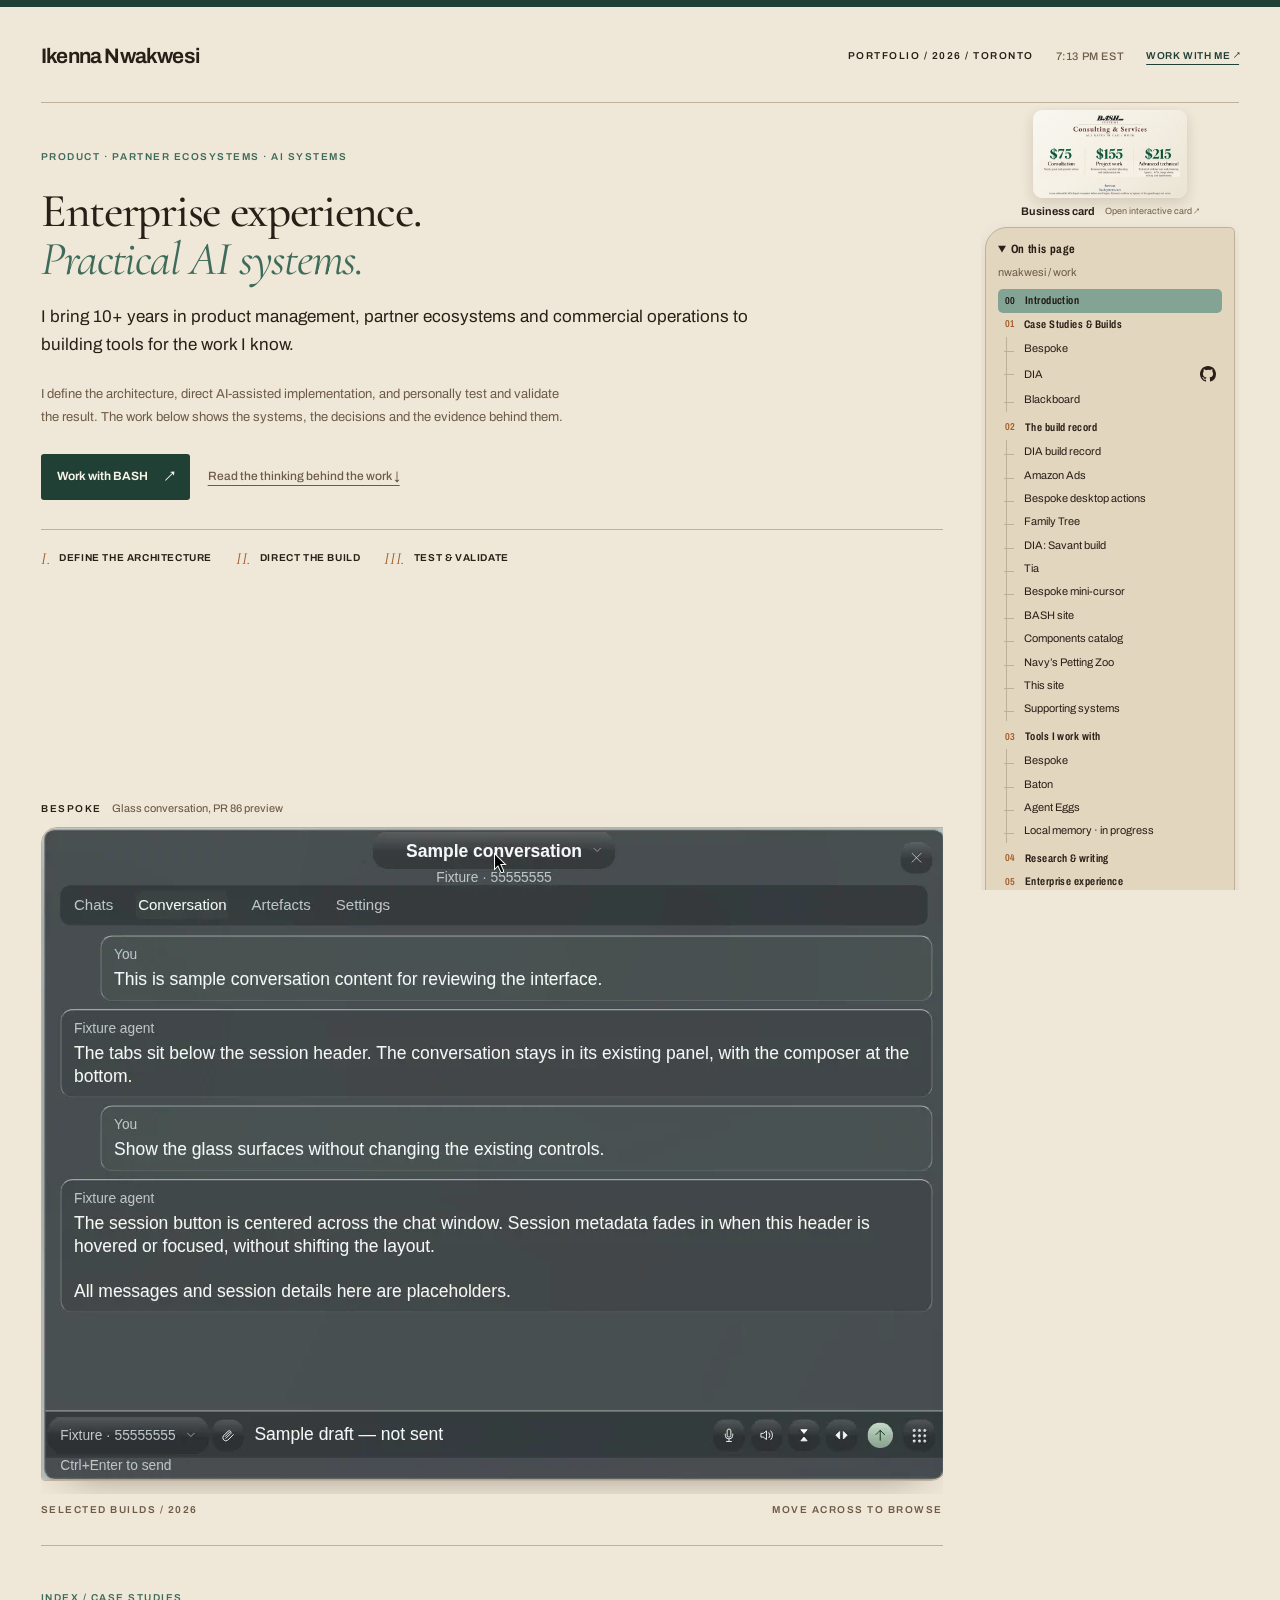
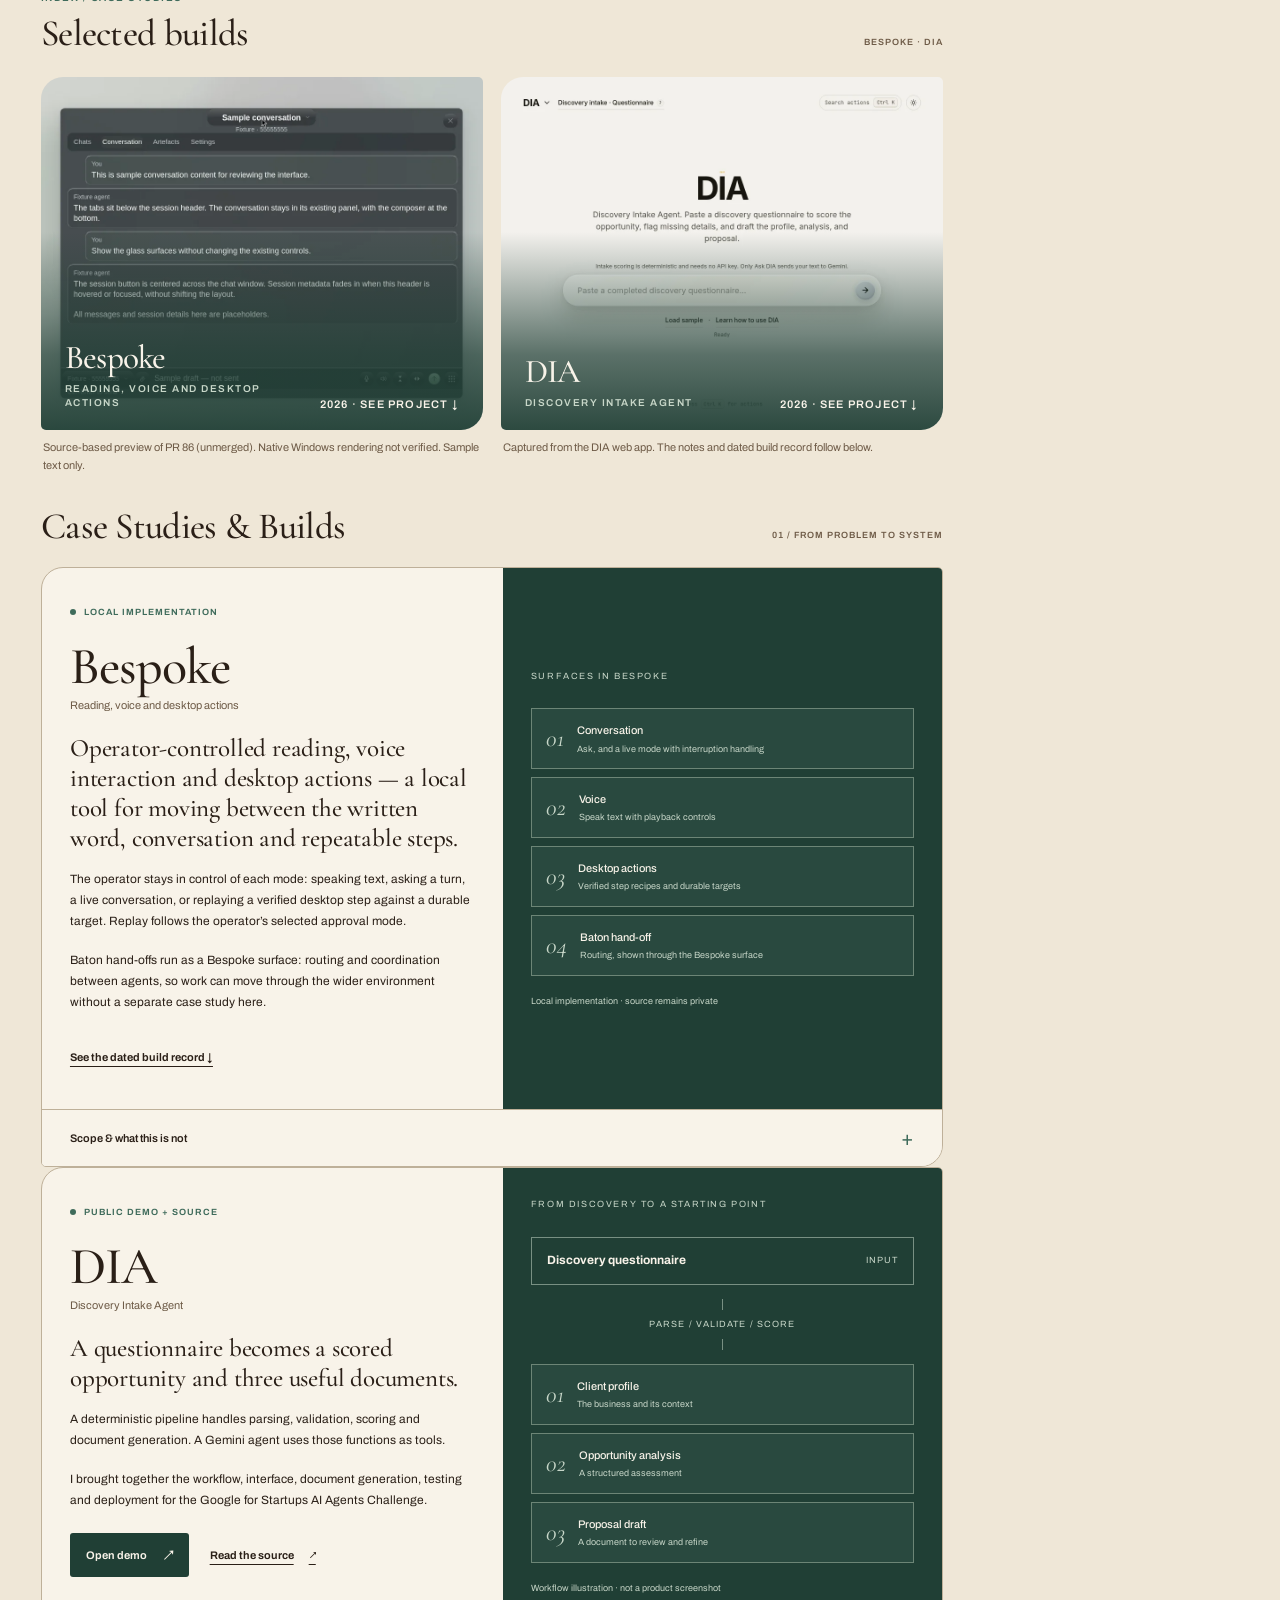
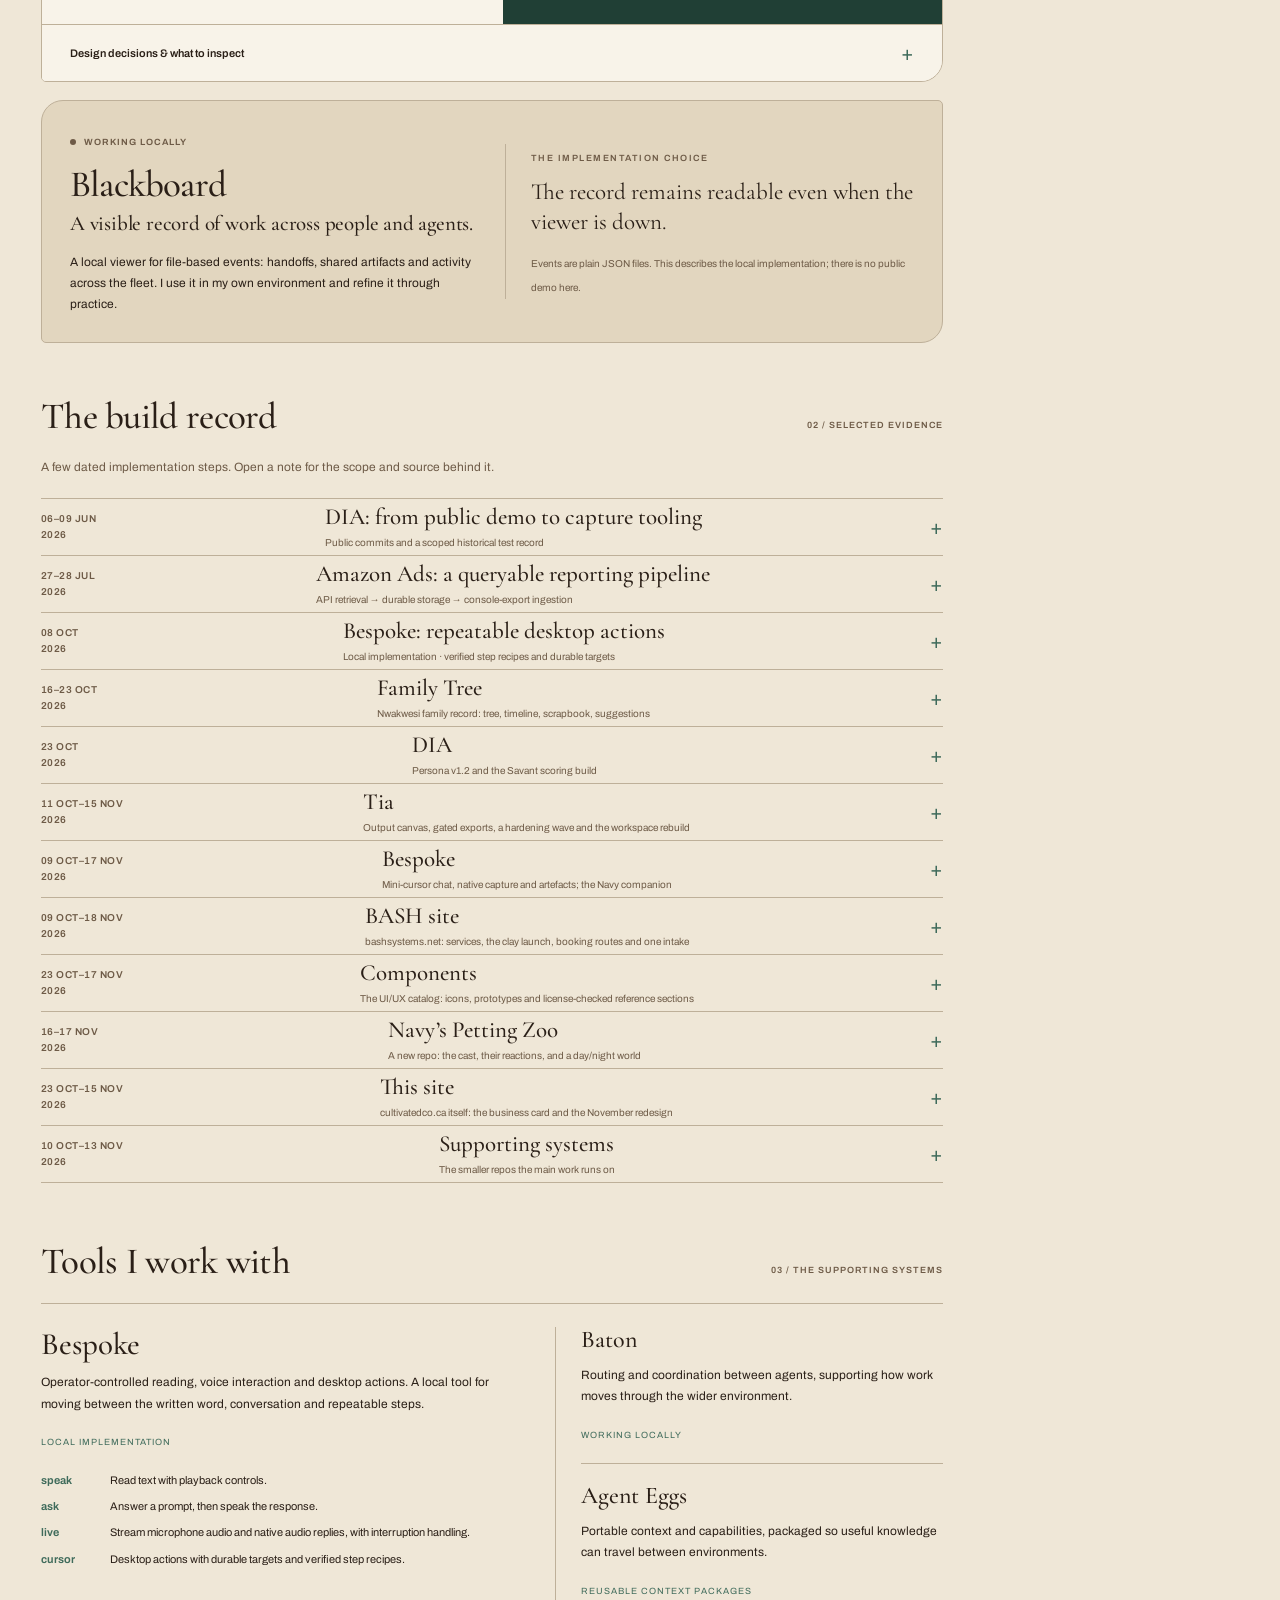
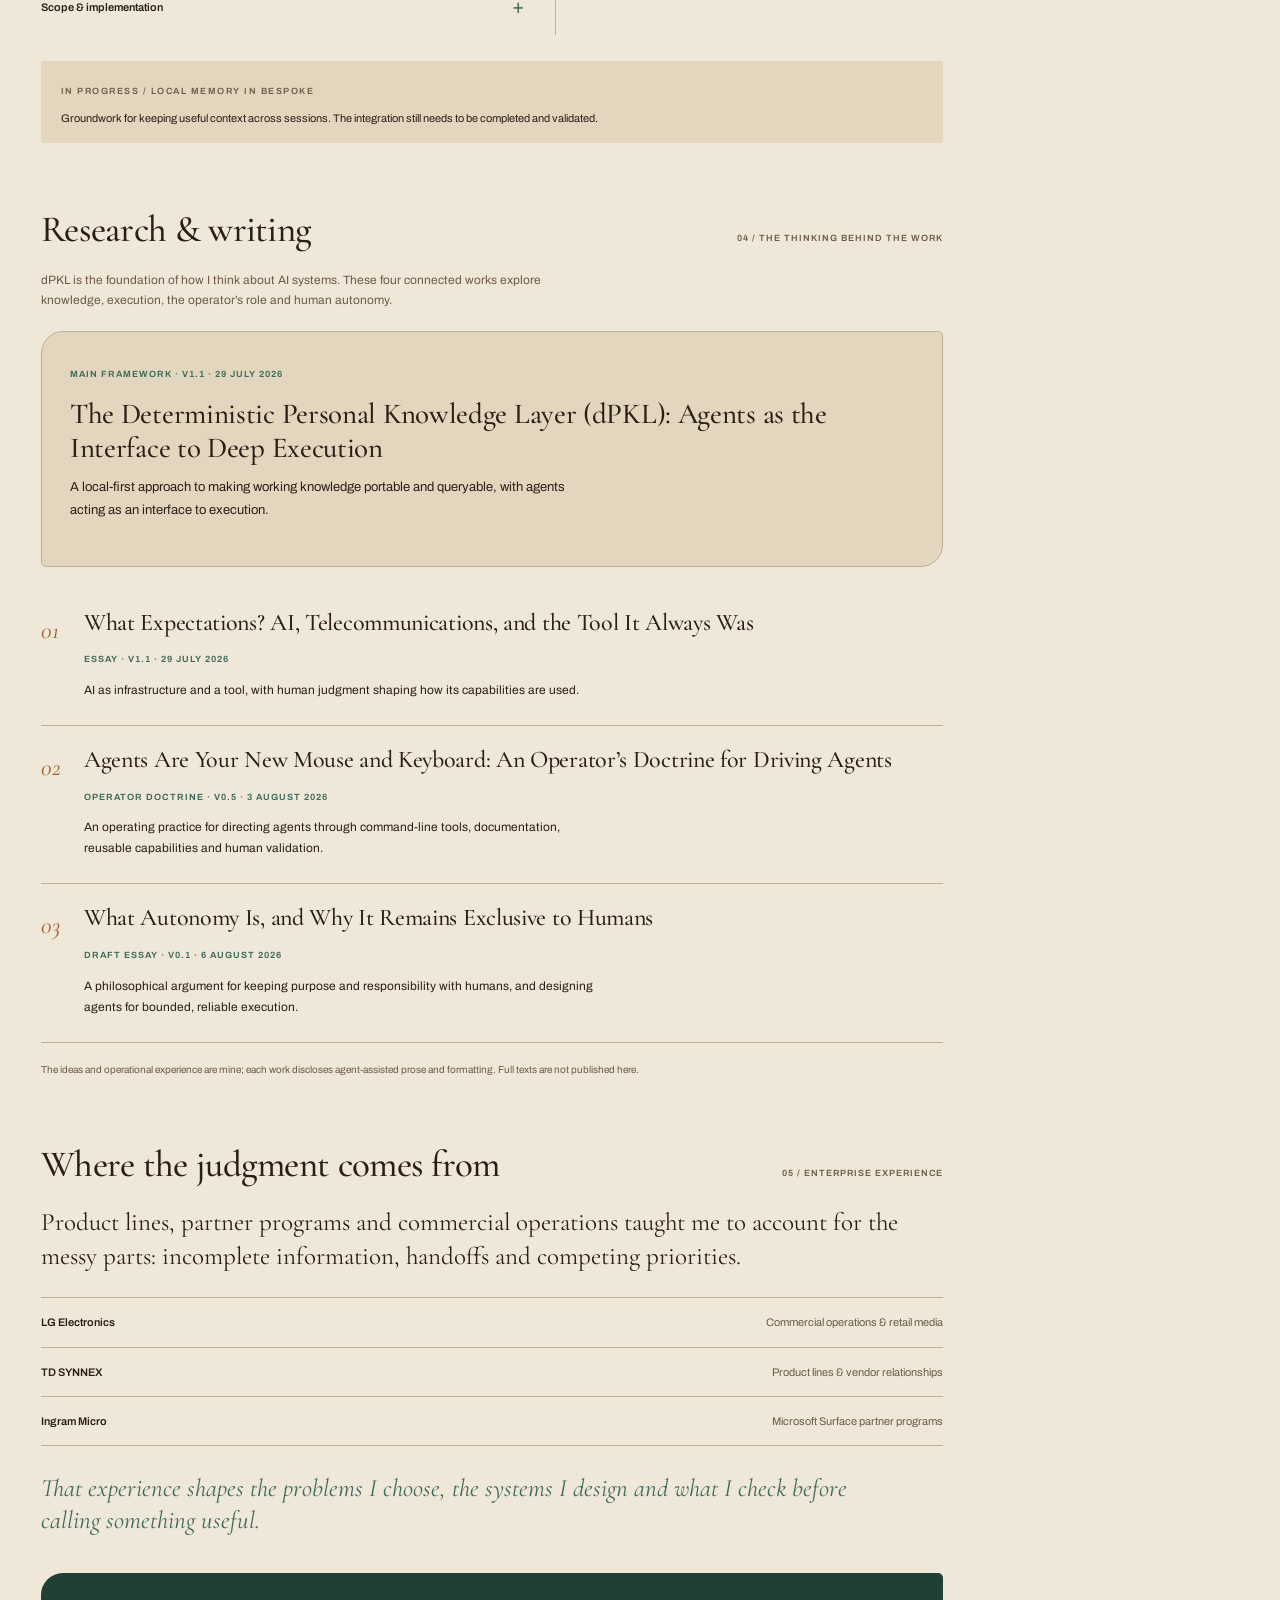
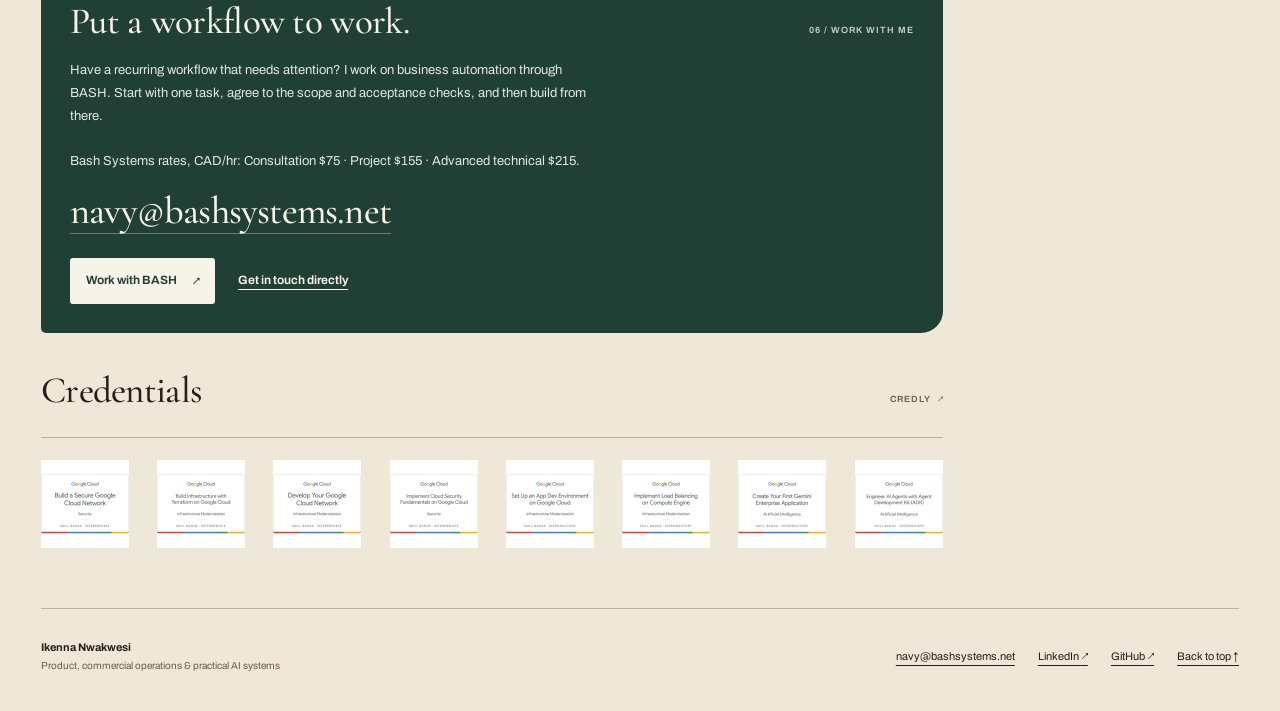
==== commit ae145aa2: "feat: add a Credentials row of Credly badges above the footer" ====
--- a/index.html
+++ b/index.html
@@ -303,6 +303,17 @@
 .work-contact a:hover{color:var(--light)}
 .work-contact .primary-link:hover{color:var(--deep)}
 @media(max-width:600px){.hero-cta{gap:13px}.hero-cta .primary-link{width:100%}.research{padding-top:33px}.research-lead{padding:23px}.research h3{font-size:27px}.research-list h3{font-size:23px}.research-list li{column-gap:10px;grid-template-columns:23px 1fr}.work-contact{padding:24px}.work-contact .section-heading h2{font-size:31px}.work-contact .contact-actions{align-items:stretch;flex-direction:column;gap:6px}.work-contact .primary-link{width:100%}}
+.credentials{padding:0 0 38px}
+.credentials .section-heading{margin:0 0 16px}
+.credentials-all{display:inline-flex;align-items:center;gap:6px;min-height:44px;text-decoration:none}
+.credentials-all:hover{color:var(--ink)}
+.credentials-row{list-style:none;margin:0;padding:22px 0;display:grid;grid-template-columns:repeat(8,minmax(0,88px));justify-content:space-between;gap:16px;border-top:1px solid var(--line)}
+.credentials-row li{min-width:0}
+.credentials-row a{display:block;border-radius:5px;transition:transform .18s}
+.credentials-row a:hover{transform:translateY(-2px)}
+.credentials-row img{display:block;width:100%;height:auto;aspect-ratio:1}
+@media(max-width:650px){.credentials-row{grid-template-columns:repeat(4,minmax(0,76px));row-gap:20px;padding:20px 0}}
+@media(prefers-reduced-motion:reduce){.credentials-row a:hover{transform:none}}
 </style><link rel="stylesheet" href="assets/business-card/portfolio-card.css">
 <link rel="stylesheet" href="assets/mockup/mockup.css">
 
@@ -368,7 +379,7 @@
 </section>
 <section class="background" id="background" aria-labelledby="background-heading"><div class="section-heading"><h2 id="background-heading">Where the judgment comes from</h2><span class="section-label">05 / Enterprise experience</span></div><p class="experience-intro">Product lines, partner programs and commercial operations taught me to account for the messy parts: incomplete information, handoffs and competing priorities.</p><div class="experience-list"><div class="experience-item"><strong>LG Electronics</strong><span>Commercial operations &amp; retail media</span></div><div class="experience-item"><strong>TD SYNNEX</strong><span>Product lines &amp; vendor relationships</span></div><div class="experience-item"><strong>Ingram Micro</strong><span>Microsoft Surface partner programs</span></div></div><p class="principle">That experience shapes the problems I choose, the systems I design and what I check before calling something useful.</p></section><section id="contact" class="work-contact" aria-labelledby="contact-heading"><div class="section-heading"><h2 id="contact-heading">Put a workflow to work.</h2><span class="section-label">06 / Work with me</span></div><p>Have a recurring workflow that needs attention? I work on business automation through BASH. Start with one task, agree to the scope and acceptance checks, and then build from there.</p>
 <p class="contact-rates">Bash Systems rates, CAD/hr: Consultation $75 · Project $155 · Advanced technical $215.</p>
-<a class="cc-email" href="mailto:navy@bashsystems.net">navy@bashsystems.net</a><div class="contact-actions"><a class="primary-link" href="https://bashsystems.net/">Work with BASH <span class="ext-arrow" aria-hidden="true">↑</span></a><a href="mailto:navy@bashsystems.net">Get in touch directly</a></div></section></main></div></div>
+<a class="cc-email" href="mailto:navy@bashsystems.net">navy@bashsystems.net</a><div class="contact-actions"><a class="primary-link" href="https://bashsystems.net/">Work with BASH <span class="ext-arrow" aria-hidden="true">↑</span></a><a href="mailto:navy@bashsystems.net">Get in touch directly</a></div></section><section class="credentials" id="credentials" aria-labelledby="credentials-heading"><div class="section-heading"><h2 id="credentials-heading">Credentials</h2><a class="section-label credentials-all" href="https://www.credly.com/users/ikenna-n" target="_blank" rel="noopener">Credly <span class="ext-arrow" aria-hidden="true">↑</span></a></div><ul class="credentials-row"><li><a href="https://www.credly.com/badges/775f2086-8ddf-482a-b68e-2f8380834407" target="_blank" rel="noopener" title="Build a Secure Google Cloud Network Skill Badge"><img src="assets/credly/gcp-secure-network.webp" width="88" height="88" alt="Build a Secure Google Cloud Network Skill Badge" loading="lazy" decoding="async"></a></li><li><a href="https://www.credly.com/badges/b9b0ec40-8214-4126-87d3-29131070d12f" target="_blank" rel="noopener" title="Build Infrastructure with Terraform on Google Cloud Skill Badge"><img src="assets/credly/gcp-terraform.webp" width="88" height="88" alt="Build Infrastructure with Terraform on Google Cloud Skill Badge" loading="lazy" decoding="async"></a></li><li><a href="https://www.credly.com/badges/57a61824-065b-45ee-aa24-5fac6bb463f5" target="_blank" rel="noopener" title="Develop Your Google Cloud Network Skill Badge"><img src="assets/credly/gcp-develop-network.webp" width="88" height="88" alt="Develop Your Google Cloud Network Skill Badge" loading="lazy" decoding="async"></a></li><li><a href="https://www.credly.com/badges/ca621f54-4468-4ff4-98b3-e26ba988439c" target="_blank" rel="noopener" title="Implement Cloud Security Fundamentals on Google Cloud Skill Badge"><img src="assets/credly/gcp-cloud-security-fundamentals.webp" width="88" height="88" alt="Implement Cloud Security Fundamentals on Google Cloud Skill Badge" loading="lazy" decoding="async"></a></li><li><a href="https://www.credly.com/badges/c43c9f7f-eb83-4559-83e0-a2359ebca655" target="_blank" rel="noopener" title="Set Up an App Dev Environment on Google Cloud Skill Badge"><img src="assets/credly/gcp-app-dev-environment.webp" width="88" height="88" alt="Set Up an App Dev Environment on Google Cloud Skill Badge" loading="lazy" decoding="async"></a></li><li><a href="https://www.credly.com/badges/3bae9398-d8c6-4541-81d0-b9d6a04834cd" target="_blank" rel="noopener" title="Implement Load Balancing on Compute Engine Skill Badge"><img src="assets/credly/gcp-load-balancing.webp" width="88" height="88" alt="Implement Load Balancing on Compute Engine Skill Badge" loading="lazy" decoding="async"></a></li><li><a href="https://www.credly.com/badges/b7eb68d0-5324-471a-ac6e-de65763acbeb" target="_blank" rel="noopener" title="Create Your First Gemini Enterprise Application"><img src="assets/credly/gemini-enterprise-first-app.webp" width="88" height="88" alt="Create Your First Gemini Enterprise Application" loading="lazy" decoding="async"></a></li><li><a href="https://www.credly.com/badges/4afdc1af-c043-452e-9cd7-76746c928263" target="_blank" rel="noopener" title="Engineer AI Agents with Agent Development Kit (ADK)"><img src="assets/credly/adk-engineer-ai-agents.webp" width="88" height="88" alt="Engineer AI Agents with Agent Development Kit (ADK)" loading="lazy" decoding="async"></a></li></ul></section></main></div></div>
 <footer class="footer"><div><strong>Ikenna Nwakwesi</strong><br><small>Product, commercial operations &amp; practical AI systems</small></div><div class="footer-links"><a href="mailto:navy@bashsystems.net">navy@bashsystems.net</a><a href="https://www.linkedin.com/in/ikennanwakwesi" target="_blank" rel="noopener"><span class="ext-label">LinkedIn <span class="ext-arrow" aria-hidden="true">↑</span></span></a><a href="https://github.com/mdvnavy" target="_blank" rel="noopener"><span class="ext-label">GitHub <span class="ext-arrow" aria-hidden="true">↑</span></span></a><a href="#main">Back to top ↑</a></div></footer>
 
 </div><script>
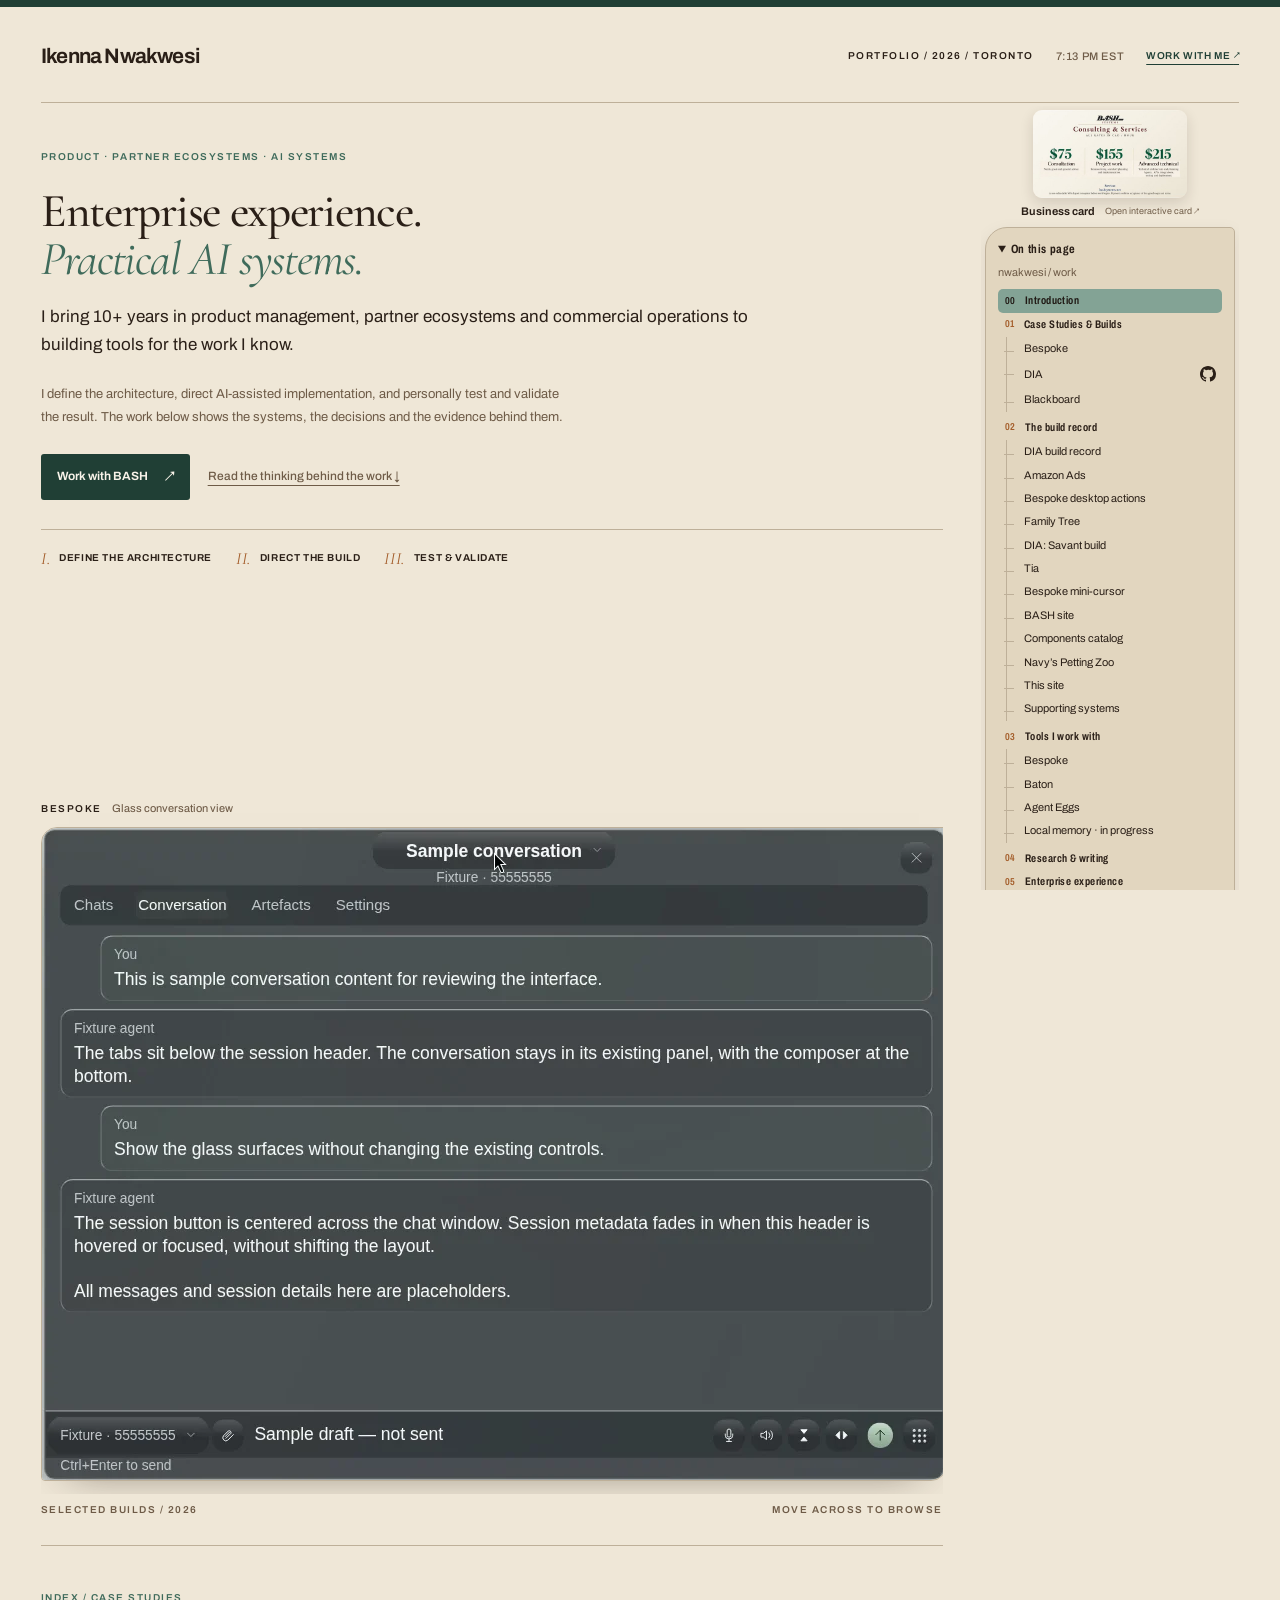
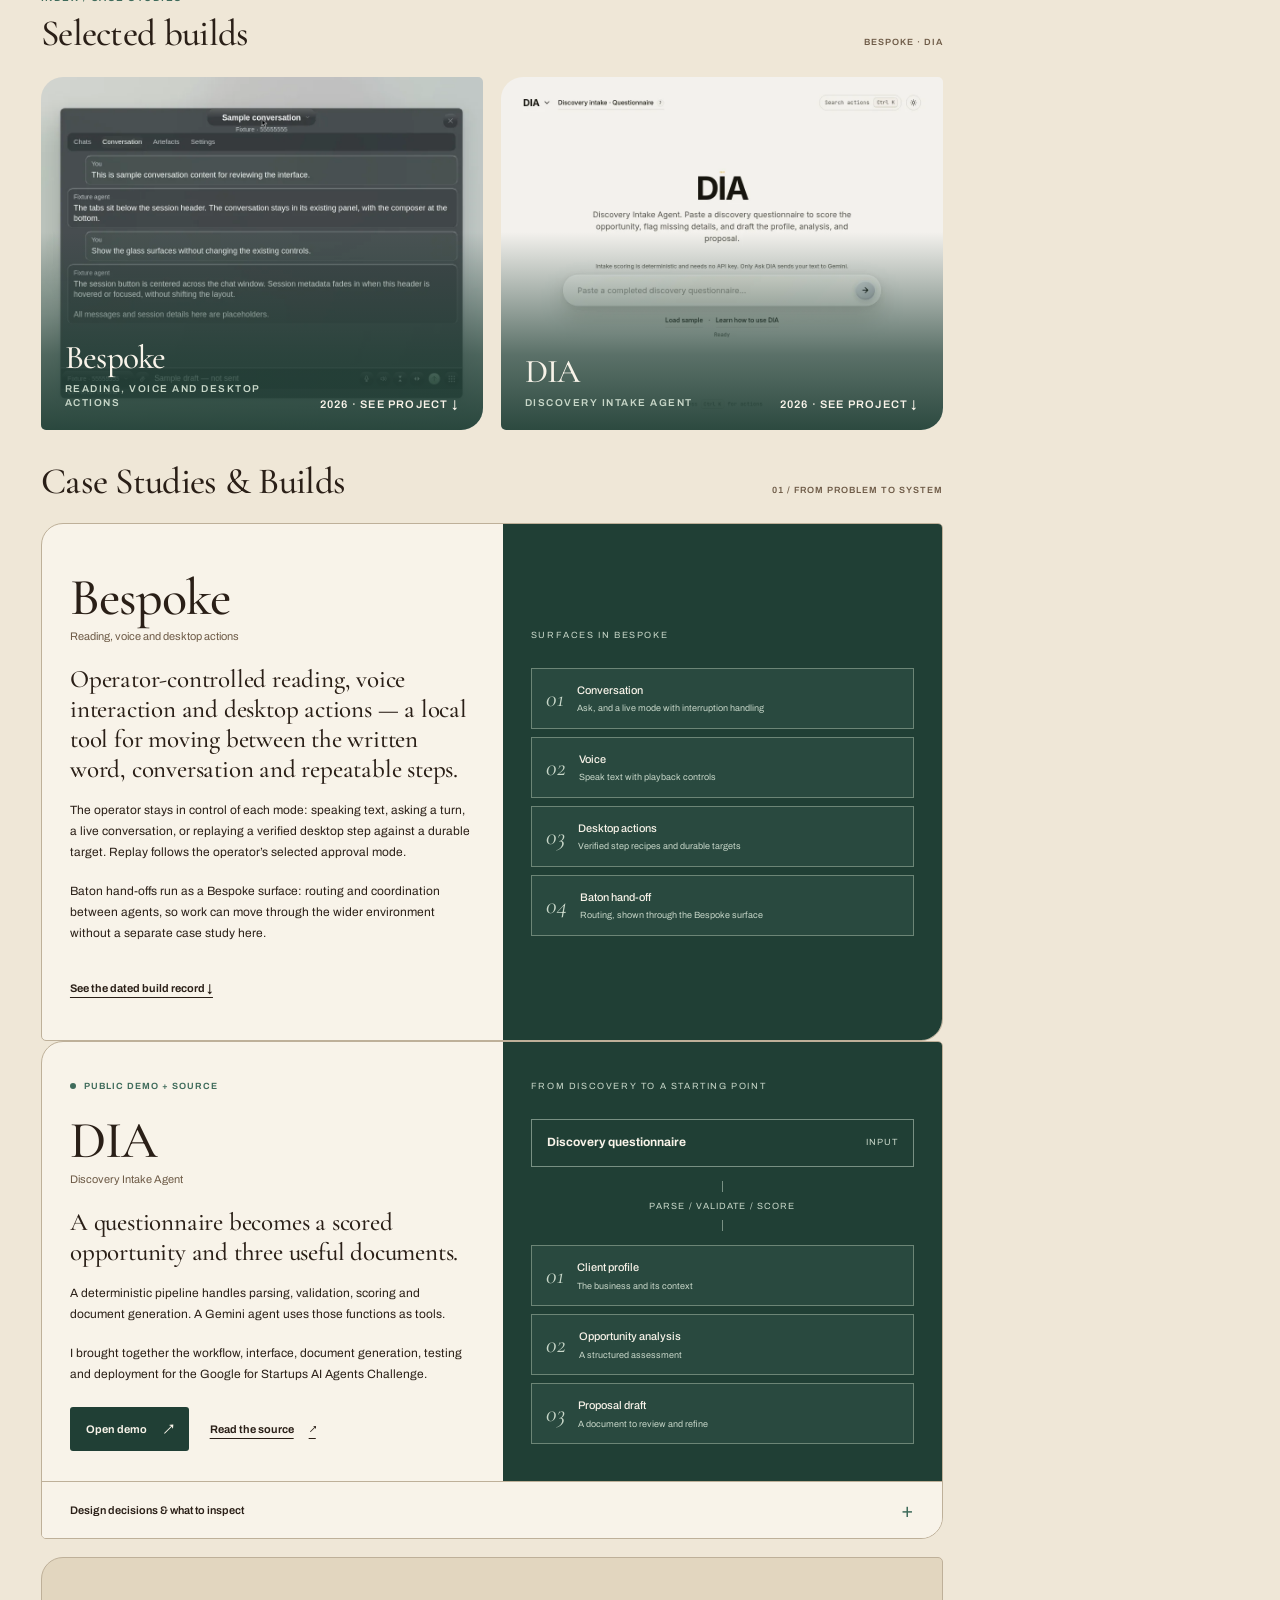
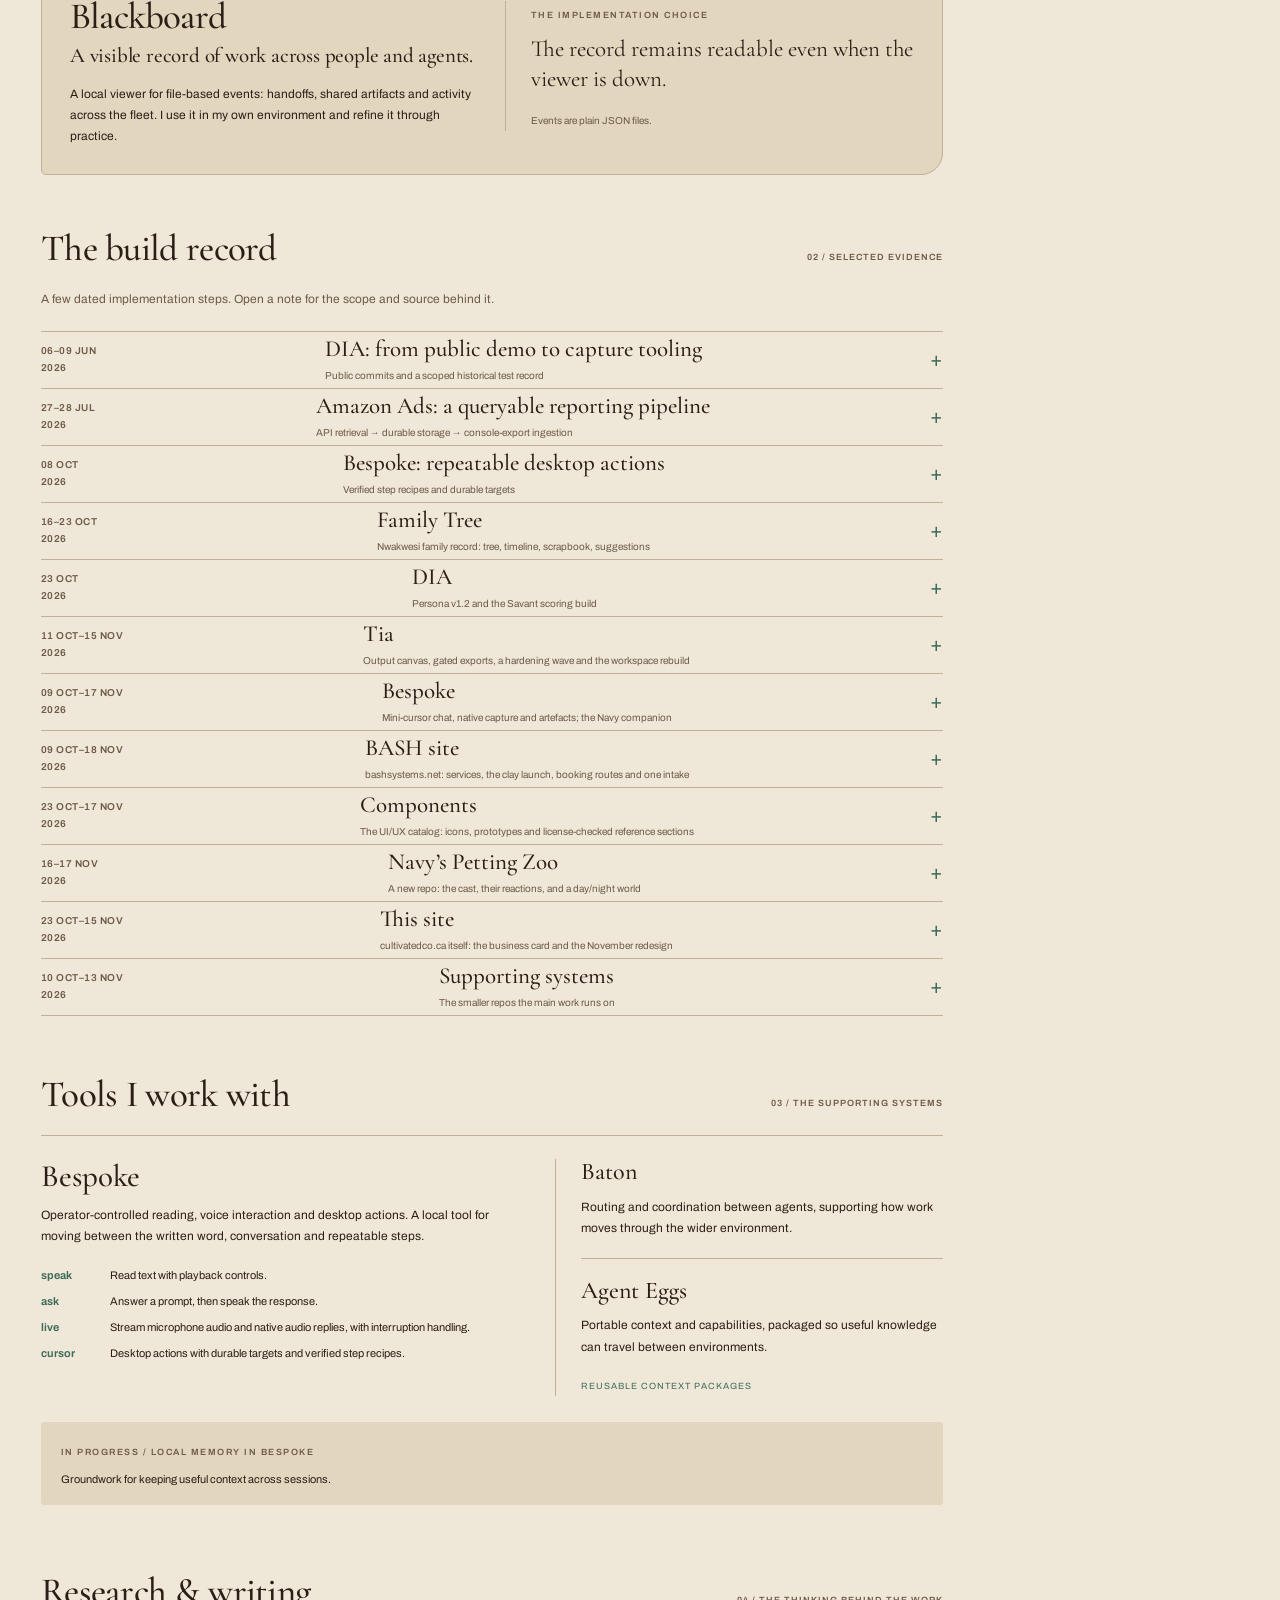
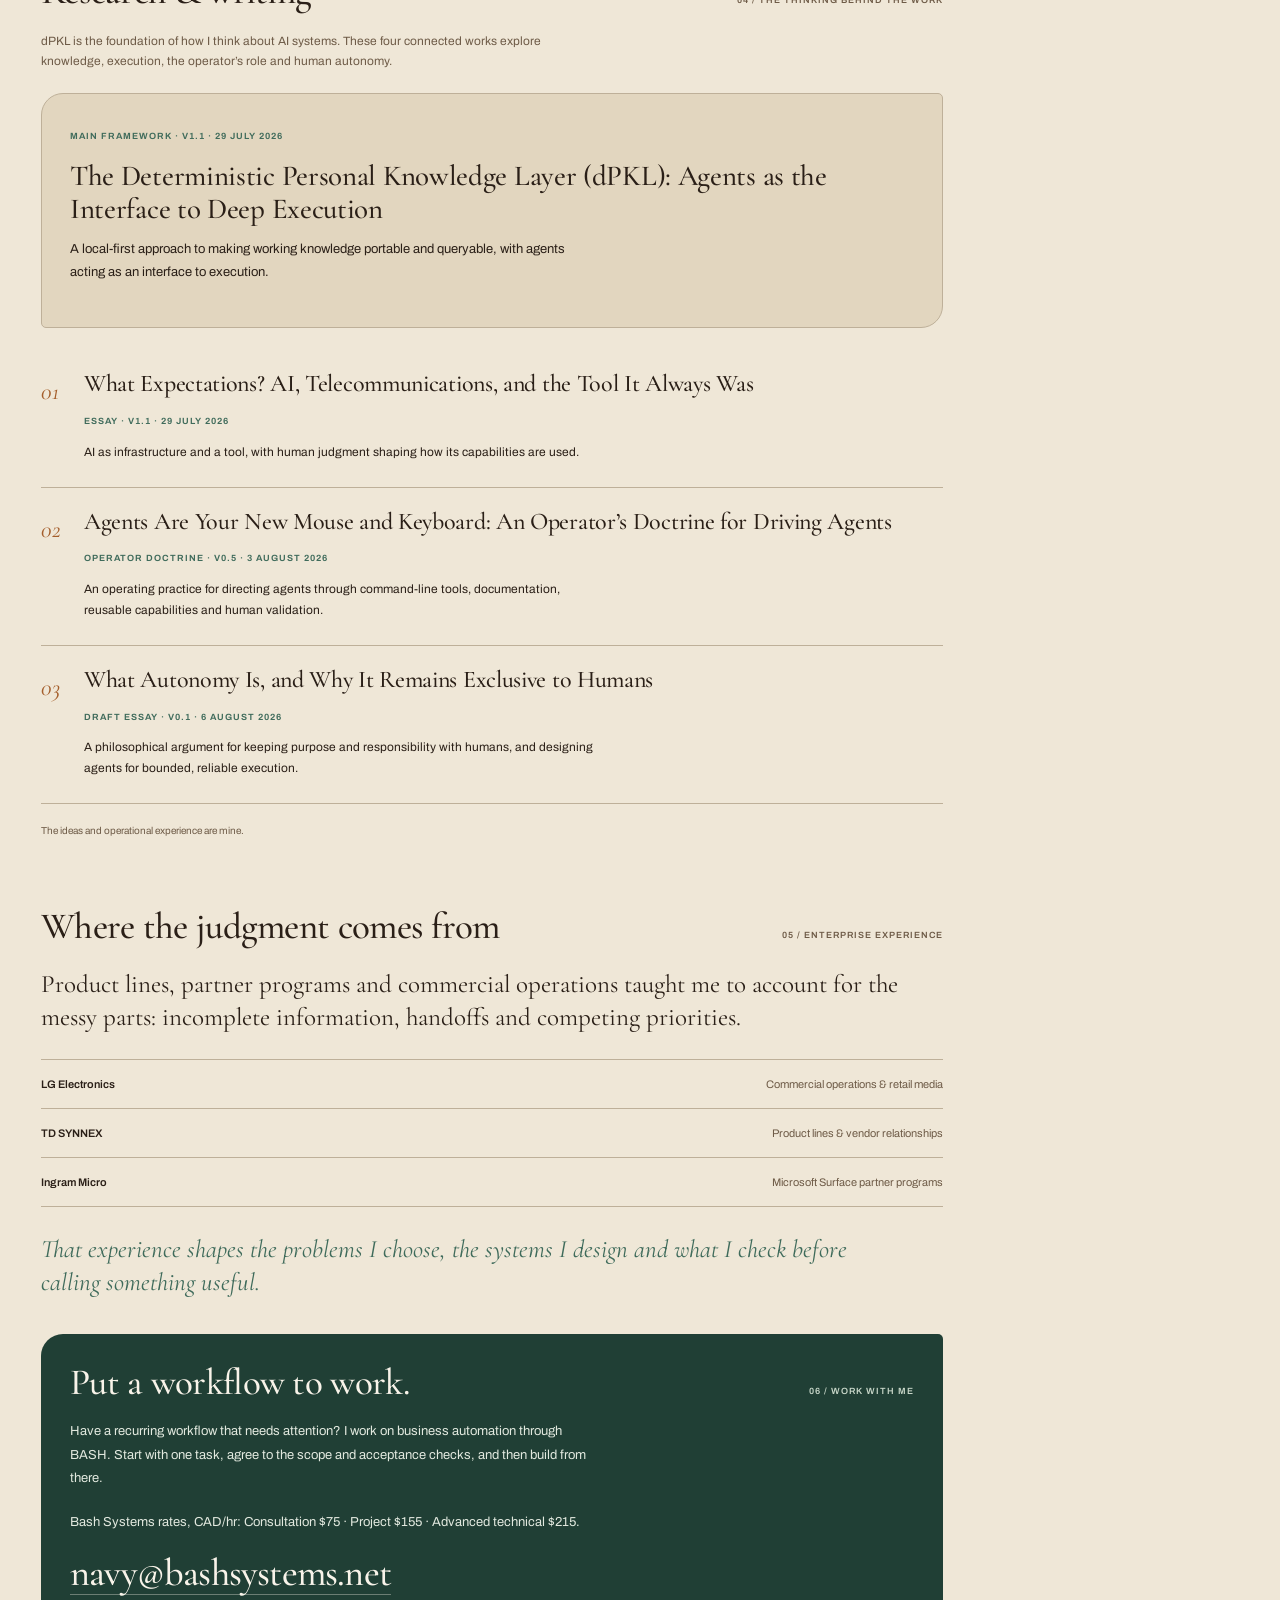
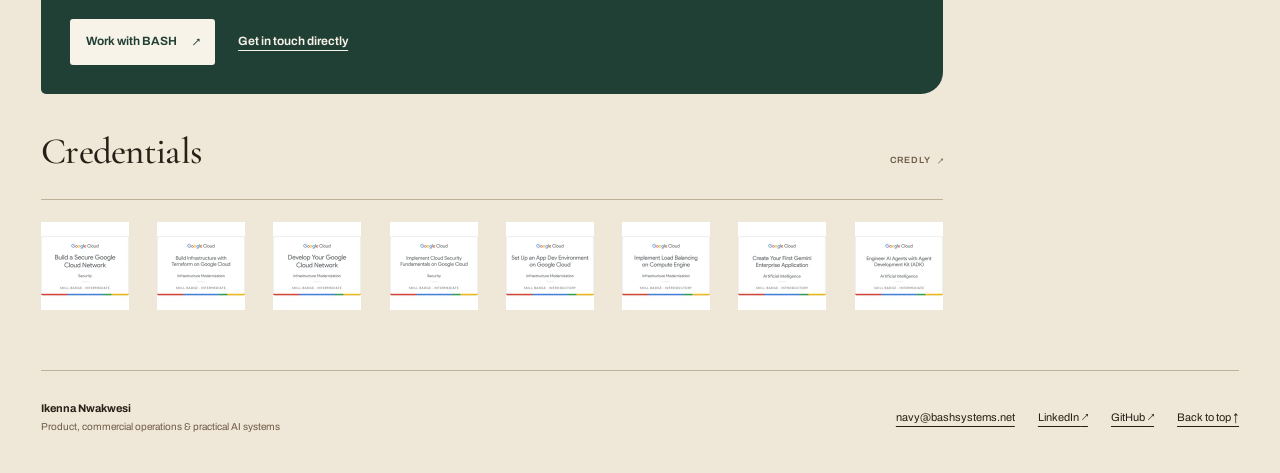
==== commit bdcece12: "Remove portfolio caveat copy that was appearing in search previews. Ikenna asked on 21 Nov 2026 to t" ====
--- a/index.html
+++ b/index.html
@@ -93,7 +93,6 @@
 .document .doc-num{font:italic 24px var(--serif);color:#c8d7c9}
 .document strong{display:block;font-size:11px;font-weight:500}
 .document small{display:block;font-size:9px;color:#c8d7c9;margin-top:2px}
-.diagram-note{font-size:9px!important;color:#c8d7c9;line-height:1.5!important;margin:19px 0 0!important}
 .dia-detail{grid-column:1/-1;border-top:1px solid var(--line);padding:0 28px;background:var(--light)}
 details:not(.tree)>summary{cursor:pointer;list-style:none;display:flex;justify-content:space-between;align-items:center;gap:15px;min-height:56px;font-size:11px;font-weight:600}
 details:not(.tree)>summary::-webkit-details-marker{display:none}
@@ -108,8 +107,6 @@
 .blackboard h3{font-size:37px;margin-top:13px}
 .blackboard .lead{font-size:21px;margin-top:8px}
 .blackboard p{font-size:12px;margin:12px 0 0}
-.blackboard .status{color:var(--muted)}
-.blackboard .status:before{background:var(--muted)}
 .bb-note{align-self:center;border-left:1px solid var(--line);padding-left:25px}
 .bb-note .kicker{color:var(--muted);font-size:9px}
 .bb-note p{font:400 23px/1.3 var(--serif);margin:9px 0 12px}
@@ -127,7 +124,6 @@
 .timeline dd{margin:0;font-size:12px}
 .timeline strong{color:var(--ink);font-weight:500}
 .evidence-row:last-child{border-bottom:1px solid var(--line)}
-.source-note{font-size:10px!important}
 .suite{padding:35px 0 10px}
 .suite-grid{display:grid;grid-template-columns:1.25fr 1fr;gap:30px;border-top:1px solid var(--line);padding-top:23px}
 .suite h3{font:500 31px/1.1 var(--serif);margin:0 0 11px}
@@ -317,6 +313,7 @@
 </style><link rel="stylesheet" href="assets/business-card/portfolio-card.css">
 <link rel="stylesheet" href="assets/mockup/mockup.css">
 
+<script type="application/ld+json">{"@context":"https://schema.org","@type":"Person","name":"Ikenna Nwakwesi","url":"https://cultivatedco.ca/","sameAs":["https://github.com/mdvnavy","https://www.linkedin.com/in/ikennanwakwesi"]}</script>
 </head><body><div class="cc-intro" id="cc-intro"><div class="cc-intro-mark" aria-hidden="true"><span class="w">Ikenna</span><span class="cc-intro-chip"><span class="cc-flip"><i></i><img src="assets/mockup/bespoke-glass-tight.webp" alt=""></span></span><span class="w">Nwakwesi</span></div><button class="cc-intro-skip" type="button">Skip intro</button></div><a class="skip" href="#main">Skip to content</a><div class="topline"></div><div class="wrap">
 <header class="header"><a class="wordmark" href="#main">Ikenna Nwakwesi</a><div class="header-meta"><span>Portfolio / 2026 / Toronto</span><span class="cc-clock" id="cc-clock" aria-label="Local time in Toronto"><b>Toronto </b><time>--:--</time></span><a class="header-work" href="https://bashsystems.net/"><span class="ext-label">Work with me <span class="ext-arrow" aria-hidden="true">↑</span></span></a></div></header>
 <div class="page-layout"><aside class="rail" aria-label="Portfolio navigation">
@@ -342,30 +339,30 @@
 <li><a class="dir" href="#contact"><span class="n">06</span>Work with me</a></li>
 </ul></details></nav><div class="rail-links"><a href="https://github.com/mdvnavy" target="_blank" rel="noopener">GitHub</a><a href="https://www.linkedin.com/in/ikennanwakwesi" target="_blank" rel="noopener">LinkedIn</a><a href="mailto:navy@bashsystems.net">navy@bashsystems.net</a><a href="https://www.paypal.com/ncp/payment/5UFVJBMWWKRBY" target="_blank" rel="noopener">PayPal</a></div></aside>
 <div class="page-content">
-<div class="cc-top"><section id="hero" class="hero" aria-labelledby="hero-heading"><p class="eyebrow">Product · Partner ecosystems · AI systems</p><h1 id="hero-heading">Enterprise experience.<br><em>Practical AI systems.</em></h1><p class="hero-intro">I bring 10+ years in product management, partner ecosystems and commercial operations to building tools for the work I know.</p><p class="hero-role">I define the architecture, direct AI-assisted implementation, and personally test and validate the result. The work below shows the systems, the decisions and the evidence behind them.</p><div class="hero-cta"><a class="primary-link" href="https://bashsystems.net/">Work with BASH <span class="arrow ext-arrow" aria-hidden="true">↑</span></a><a class="quiet-link" href="#research">Read the thinking behind the work ↓</a></div><div class="approach" aria-label="My contribution"><span><i>i.</i> Define the architecture</span><span><i>ii.</i> Direct the build</span><span><i>iii.</i> Test &amp; validate</span></div></section><div class="cc-reel" id="cc-reel" role="region" aria-label="Selected builds"><div class="cc-reel-track"><a class="cc-shot" href="#bespoke" style="--h:360px"><span class="cc-shot-name">Bespoke<small>Glass conversation, PR 86 preview</small></span><img src="assets/mockup/bespoke-glass-tight.webp" width="904" height="652" alt="Bespoke: Glass conversation, PR 86 preview" loading="eager" decoding="async"></a><a class="cc-shot" href="#baton" style="--h:262px"><span class="cc-shot-name">Baton<small>Hand-off CLI</small></span><span class="cc-baton-card" role="img" aria-label="Baton CLI: pass a message and receive a message id"><span><span class="p">$</span> baton pass builder "the ads backfill finished — 412k rows, want the diff?"<br><span class="id">01K2F7Q8VZ3NBRJ4WYD6XM0AHC</span><br><br><span class="c"># the id comes back from the hub, not the client.<br># a send that could not be recorded fails, loudly.</span></span><span class="tag">Placeholder · CLI from the Baton README</span></span></a><div class="cc-shot" style="--h:300px"><span class="cc-shot-name">Tia<small>Teacher workspace, canvas</small></span><img src="assets/mockup/tia-canvas.webp" width="1400" height="666" alt="Tia: Teacher workspace, canvas" loading="eager" decoding="async"></div><a class="cc-shot" href="#dia" style="--h:330px"><span class="cc-shot-name">DIA<small>Discovery intake</small></span><img src="assets/mockup/dia-landing.webp" width="1280" height="800" alt="DIA: Discovery intake" loading="eager" decoding="async"></a><a class="cc-shot" href="#bespoke" style="--h:244px"><span class="cc-shot-name">Bespoke<small>Native chat capture</small></span><img src="assets/mockup/bespoke-native-chat.webp" width="720" height="520" alt="Bespoke: Native chat capture" loading="eager" decoding="async"></a><div class="cc-shot" style="--h:384px"><span class="cc-shot-name">Tia<small>Mobile conversation</small></span><img src="assets/mockup/tia-mobile.webp" width="390" height="844" alt="Tia: Mobile conversation" loading="eager" decoding="async"></div><a class="cc-shot" href="#dia" style="--h:286px"><span class="cc-shot-name">DIA<small>Scored intake results</small></span><img src="assets/mockup/dia-results.webp" width="808" height="700" alt="DIA: Scored intake results" loading="eager" decoding="async"></a></div></div><p class="cc-reel-hint"><span>Selected builds / 2026</span><span>Move across to browse</span></p><section class="cc-builds" aria-labelledby="cc-builds-title"><p class="eyebrow">Index / Case studies</p><div class="section-heading cc-builds-heading"><h2 id="cc-builds-title">Selected builds</h2><span class="section-label">Bespoke · DIA</span></div><div class="cc-two-up"><div><a class="cc-case" href="#bespoke-case"><img src="assets/mockup/bespoke-glass.webp" width="1080" height="790" alt="Bespoke glass conversation window"><span class="cc-case-meta"><span class="cc-case-name">Bespoke<small>Reading, voice and desktop actions</small></span><span class="cc-case-see">2026 · See project ↓</span></span></a><p class="cc-case-note">Source-based preview of PR 86 (unmerged). Native Windows rendering not verified. Sample text only.</p></div><div><a class="cc-case" href="#dia"><img src="assets/mockup/dia-landing.webp" width="1280" height="800" alt="DIA discovery intake landing screen"><span class="cc-case-meta"><span class="cc-case-name">DIA<small>Discovery Intake Agent</small></span><span class="cc-case-see">2026 · See project ↓</span></span></a><p class="cc-case-note">Captured from the DIA web app. The notes and dated build record follow below.</p></div></div></section></div>
+<div class="cc-top"><section id="hero" class="hero" aria-labelledby="hero-heading"><p class="eyebrow">Product · Partner ecosystems · AI systems</p><h1 id="hero-heading">Enterprise experience.<br><em>Practical AI systems.</em></h1><p class="hero-intro">I bring 10+ years in product management, partner ecosystems and commercial operations to building tools for the work I know.</p><p class="hero-role">I define the architecture, direct AI-assisted implementation, and personally test and validate the result. The work below shows the systems, the decisions and the evidence behind them.</p><div class="hero-cta"><a class="primary-link" href="https://bashsystems.net/">Work with BASH <span class="arrow ext-arrow" aria-hidden="true">↑</span></a><a class="quiet-link" href="#research">Read the thinking behind the work ↓</a></div><div class="approach" aria-label="My contribution"><span><i>i.</i> Define the architecture</span><span><i>ii.</i> Direct the build</span><span><i>iii.</i> Test &amp; validate</span></div></section><div class="cc-reel" id="cc-reel" role="region" aria-label="Selected builds"><div class="cc-reel-track"><a class="cc-shot" href="#bespoke" style="--h:360px"><span class="cc-shot-name">Bespoke<small>Glass conversation view</small></span><img src="assets/mockup/bespoke-glass-tight.webp" width="904" height="652" alt="Bespoke: glass conversation view" loading="eager" decoding="async"></a><a class="cc-shot" href="#baton" style="--h:262px"><span class="cc-shot-name">Baton<small>Hand-off CLI</small></span><span class="cc-baton-card" role="img" aria-label="Baton CLI: pass a message and receive a message id"><span><span class="p">$</span> baton pass builder "the ads backfill finished — 412k rows, want the diff?"<br><span class="id">01K2F7Q8VZ3NBRJ4WYD6XM0AHC</span><br><br><span class="c"># the id comes back from the hub, not the client.<br># a send that could not be recorded fails, loudly.</span></span></span></a><div class="cc-shot" style="--h:300px"><span class="cc-shot-name">Tia<small>Teacher workspace, canvas</small></span><img src="assets/mockup/tia-canvas.webp" width="1400" height="666" alt="Tia: Teacher workspace, canvas" loading="eager" decoding="async"></div><a class="cc-shot" href="#dia" style="--h:330px"><span class="cc-shot-name">DIA<small>Discovery intake</small></span><img src="assets/mockup/dia-landing.webp" width="1280" height="800" alt="DIA: Discovery intake" loading="eager" decoding="async"></a><a class="cc-shot" href="#bespoke" style="--h:244px"><span class="cc-shot-name">Bespoke<small>Native chat capture</small></span><img src="assets/mockup/bespoke-native-chat.webp" width="720" height="520" alt="Bespoke: Native chat capture" loading="eager" decoding="async"></a><div class="cc-shot" style="--h:384px"><span class="cc-shot-name">Tia<small>Mobile conversation</small></span><img src="assets/mockup/tia-mobile.webp" width="390" height="844" alt="Tia: Mobile conversation" loading="eager" decoding="async"></div><a class="cc-shot" href="#dia" style="--h:286px"><span class="cc-shot-name">DIA<small>Scored intake results</small></span><img src="assets/mockup/dia-results.webp" width="808" height="700" alt="DIA: Scored intake results" loading="eager" decoding="async"></a></div></div><p class="cc-reel-hint"><span>Selected builds / 2026</span><span>Move across to browse</span></p><section class="cc-builds" aria-labelledby="cc-builds-title"><p class="eyebrow">Index / Case studies</p><div class="section-heading cc-builds-heading"><h2 id="cc-builds-title">Selected builds</h2><span class="section-label">Bespoke · DIA</span></div><div class="cc-two-up"><div><a class="cc-case" href="#bespoke-case"><img src="assets/mockup/bespoke-glass.webp" width="1080" height="790" alt="Bespoke glass conversation window"><span class="cc-case-meta"><span class="cc-case-name">Bespoke<small>Reading, voice and desktop actions</small></span><span class="cc-case-see">2026 · See project ↓</span></span></a></div><div><a class="cc-case" href="#dia"><img src="assets/mockup/dia-landing.webp" width="1280" height="800" alt="DIA discovery intake landing screen"><span class="cc-case-meta"><span class="cc-case-name">DIA<small>Discovery Intake Agent</small></span><span class="cc-case-see">2026 · See project ↓</span></span></a></div></div></section></div>
 
 <main id="main" class="main">
 <section id="work" aria-labelledby="work-heading"><div class="section-heading"><h2 id="work-heading">Case Studies &amp; Builds</h2><span class="section-label">01 / From problem to system</span></div>
-<article class="project dia bespoke-case" id="bespoke-case" aria-labelledby="bespoke-case-heading"><div class="project-copy"><span class="status">Local implementation</span><h3 id="bespoke-case-heading">Bespoke</h3><div class="subtitle">Reading, voice and desktop actions</div><p class="lead">Operator-controlled reading, voice interaction and desktop actions — a local tool for moving between the written word, conversation and repeatable steps.</p><p>The operator stays in control of each mode: speaking text, asking a turn, a live conversation, or replaying a verified desktop step against a durable target. Replay follows the operator’s selected approval mode.</p><p>Baton hand-offs run as a Bespoke surface: routing and coordination between agents, so work can move through the wider environment without a separate case study here.</p><div class="project-actions"><a href="#bespoke-record">See the dated build record ↓</a></div></div>
-<div class="dia-visual" role="img" aria-label="Bespoke surfaces: conversation, voice, desktop actions, and Baton hand-off."><div class="visual-label">Surfaces in Bespoke</div><div class="documents"><div class="document"><span class="doc-num">01</span><div><strong>Conversation</strong><small>Ask, and a live mode with interruption handling</small></div></div><div class="document"><span class="doc-num">02</span><div><strong>Voice</strong><small>Speak text with playback controls</small></div></div><div class="document"><span class="doc-num">03</span><div><strong>Desktop actions</strong><small>Verified step recipes and durable targets</small></div></div><div class="document"><span class="doc-num">04</span><div><strong>Baton hand-off</strong><small>Routing, shown through the Bespoke surface</small></div></div></div><p class="diagram-note">Local implementation · source remains private</p></div>
-<details class="dia-detail"><summary>Scope &amp; what this is not</summary><div class="detail-body"><p>The repository implements both turn-based <code>ask</code> and a separate real-time <code>live</code> mode. The latter streams audio over a websocket and flushes playback when interrupted.</p><p>Verified step recipes and durable targets describe the local implementation; they do not establish independent operation or client deployment. This is not a public release, and it is not presented as a full accessibility screen reader.</p><p><a href="#bespoke-record">See the dated build record ↓</a></p></div></details></article>
+<article class="project dia bespoke-case" id="bespoke-case" aria-labelledby="bespoke-case-heading"><div class="project-copy"><h3 id="bespoke-case-heading">Bespoke</h3><div class="subtitle">Reading, voice and desktop actions</div><p class="lead">Operator-controlled reading, voice interaction and desktop actions — a local tool for moving between the written word, conversation and repeatable steps.</p><p>The operator stays in control of each mode: speaking text, asking a turn, a live conversation, or replaying a verified desktop step against a durable target. Replay follows the operator’s selected approval mode.</p><p>Baton hand-offs run as a Bespoke surface: routing and coordination between agents, so work can move through the wider environment without a separate case study here.</p><div class="project-actions"><a href="#bespoke-record">See the dated build record ↓</a></div></div>
+<div class="dia-visual" role="img" aria-label="Bespoke surfaces: conversation, voice, desktop actions, and Baton hand-off."><div class="visual-label">Surfaces in Bespoke</div><div class="documents"><div class="document"><span class="doc-num">01</span><div><strong>Conversation</strong><small>Ask, and a live mode with interruption handling</small></div></div><div class="document"><span class="doc-num">02</span><div><strong>Voice</strong><small>Speak text with playback controls</small></div></div><div class="document"><span class="doc-num">03</span><div><strong>Desktop actions</strong><small>Verified step recipes and durable targets</small></div></div><div class="document"><span class="doc-num">04</span><div><strong>Baton hand-off</strong><small>Routing, shown through the Bespoke surface</small></div></div></div></div>
+</article>
 <article class="project dia" id="dia" aria-labelledby="dia-heading"><div class="project-copy"><span class="status">Public demo + source</span><h3 id="dia-heading">DIA</h3><div class="subtitle">Discovery Intake Agent</div><p class="lead">A questionnaire becomes a scored opportunity and three useful documents.</p><p>A deterministic pipeline handles parsing, validation, scoring and document generation. A Gemini agent uses those functions as tools.</p><p>I brought together the workflow, interface, document generation, testing and deployment for the Google for Startups AI Agents Challenge.</p><div class="project-actions"><a class="primary-link" href="https://dia-discovery-intake-623133365140.us-central1.run.app/" target="_blank" rel="noopener">Open demo <span class="arrow ext-arrow" aria-hidden="true">↑</span></a><a href="https://github.com/mdvnavy/Dia" target="_blank" rel="noopener">Read the source <span class="ext-arrow" aria-hidden="true">↑</span></a></div></div>
-<div class="dia-visual" role="img" aria-label="DIA workflow: a discovery questionnaire is parsed and scored to generate a client profile, opportunity analysis and proposal draft."><div class="visual-label">From discovery to a starting point</div><div class="intake"><strong>Discovery questionnaire</strong><small>INPUT</small></div><div class="process">Parse / Validate / Score</div><div class="documents"><div class="document"><span class="doc-num">01</span><div><strong>Client profile</strong><small>The business and its context</small></div></div><div class="document"><span class="doc-num">02</span><div><strong>Opportunity analysis</strong><small>A structured assessment</small></div></div><div class="document"><span class="doc-num">03</span><div><strong>Proposal draft</strong><small>A document to review and refine</small></div></div></div><p class="diagram-note">Workflow illustration · not a product screenshot</p></div>
-<details class="dia-detail"><summary>Design decisions &amp; what to inspect</summary><div class="detail-body"><p>The deterministic path makes the scoring and generated documents inspectable without relying on a model response. The agent can call the same functions rather than invent a separate scoring process.</p><p>In the demo, use <strong>Load Sample</strong> to inspect the synthetic questionnaire and generated documents. The live agent is a separate path; a working deterministic demo does not establish model availability.</p><p>The public repository includes parser and scoring logic, fixtures, tests and an evaluation harness. <a href="#dia-record">See the dated build record ↓</a></p></div></details></article>
-<article class="project blackboard" id="blackboard" aria-labelledby="bb-heading"><div><span class="status">Working locally</span><h3 id="bb-heading">Blackboard</h3><p class="lead">A visible record of work across people and agents.</p><p>A local viewer for file-based events: handoffs, shared artifacts and activity across the fleet. I use it in my own environment and refine it through practice.</p></div><div class="bb-note"><span class="kicker">The implementation choice</span><p>The record remains readable even when the viewer is down.</p><small>Events are plain JSON files. This describes the local implementation; there is no public demo here.</small></div></article></section>
+<div class="dia-visual" role="img" aria-label="DIA workflow: a discovery questionnaire is parsed and scored to generate a client profile, opportunity analysis and proposal draft."><div class="visual-label">From discovery to a starting point</div><div class="intake"><strong>Discovery questionnaire</strong><small>INPUT</small></div><div class="process">Parse / Validate / Score</div><div class="documents"><div class="document"><span class="doc-num">01</span><div><strong>Client profile</strong><small>The business and its context</small></div></div><div class="document"><span class="doc-num">02</span><div><strong>Opportunity analysis</strong><small>A structured assessment</small></div></div><div class="document"><span class="doc-num">03</span><div><strong>Proposal draft</strong><small>A document to review and refine</small></div></div></div></div>
+<details class="dia-detail"><summary>Design decisions &amp; what to inspect</summary><div class="detail-body"><p>The deterministic path makes the scoring and generated documents inspectable without relying on a model response. The agent can call the same functions rather than invent a separate scoring process.</p><p>The public repository includes parser and scoring logic, fixtures, tests and an evaluation harness. <a href="#dia-record">See the dated build record ↓</a></p></div></details></article>
+<article class="project blackboard" id="blackboard" aria-labelledby="bb-heading"><div><h3 id="bb-heading">Blackboard</h3><p class="lead">A visible record of work across people and agents.</p><p>A local viewer for file-based events: handoffs, shared artifacts and activity across the fleet. I use it in my own environment and refine it through practice.</p></div><div class="bb-note"><span class="kicker">The implementation choice</span><p>The record remains readable even when the viewer is down.</p><small>Events are plain JSON files.</small></div></article></section>
 <section id="evidence" class="evidence" aria-labelledby="evidence-heading"><div class="section-heading"><h2 id="evidence-heading">The build record</h2><span class="section-label">02 / Selected evidence</span></div><p class="section-intro">A few dated implementation steps. Open a note for the scope and source behind it.</p>
-<details class="evidence-row" id="dia-record"><summary><span class="evidence-date">06–09 Jun<br>2026</span><span class="evidence-title">DIA: from public demo to capture tooling<small>Public commits and a scoped historical test record</small></span></summary><div class="detail-body"><dl class="timeline"><dt>06 Jun · 19:43</dt><dd><strong>Initial public demo.</strong> The commit contains the parser, scoring, document generation, web interface and tests. <a href="https://github.com/mdvnavy/Dia/commit/8f848a2" target="_blank" rel="noopener">Commit <span class="ext-arrow" aria-hidden="true">↑</span></a></dd><dt>09 Jun · 01:01</dt><dd><strong>Capture integration.</strong> The original integration note records <strong>26 passing tests</strong> across three named test modules. This is a historical result, not a current full-suite total. <a href="https://raw.githubusercontent.com/mdvnavy/Dia/b95ee4f45365ac84481561f139f118bbe09f10dd/CAPTURE_INTEGRATION.md" target="_blank" rel="noopener">Original note <span class="ext-arrow" aria-hidden="true">↑</span></a></dd><dt>09 Jun · 02:37</dt><dd><strong>Capture made opt-in.</strong> The implementation gates OBS capture behind an explicit setting and catches failures so they do not break the intake response. <a href="https://github.com/mdvnavy/Dia/commit/0dff12d" target="_blank" rel="noopener">Implementation <span class="ext-arrow" aria-hidden="true">↑</span></a></dd></dl><p class="source-note">Times shown in EDT (UTC−04:00), from the original commit records. No elapsed-time or submission claim is inferred.</p></div></details>
-<details class="evidence-row" id="amazon-ads"><summary><span class="evidence-date">27–28 Jul<br>2026</span><span class="evidence-title">Amazon Ads: a queryable reporting pipeline<small>API retrieval → durable storage → console-export ingestion</small></span></summary><div class="detail-body"><dl class="timeline"><dt>27 Jul · 23:53</dt><dd><strong>Report retrieval.</strong> A v1 API client creates or resumes a report, waits for completion, then downloads it.</dd><dt>28 Jul · 00:41</dt><dd><strong>Durable data layer.</strong> Parquet snapshots feed a rebuildable DuckDB store and a read-only query interface.</dd><dt>28 Jul · 00:57</dt><dd><strong>Console-export support.</strong> An additional ingestion path normalizes exported report columns and handles year-month periods.</dd></dl><p class="source-note">EDT (UTC−04:00). Implementation checked against the corresponding local repository revisions. These are engineering milestones; account data, client outputs and commercial performance are excluded.</p></div></details><details class="evidence-row" id="bespoke-record"><summary><span class="evidence-date">08 Oct<br>2026</span><span class="evidence-title">Bespoke: repeatable desktop actions<small>Local implementation · verified step recipes and durable targets</small></span></summary><div class="detail-body"><p>Work on remembering a step after its result has been checked, then replaying it against a durable target. Replay follows the operator’s selected approval mode.</p><p class="source-note">Internal implementation record; source remains private. This is not a public release, a client deployment or a measured productivity result.</p></div></details>
-<details class="evidence-row" id="family-tree"><summary><span class="evidence-date">16–23 Oct<br>2026</span><span class="evidence-title">Family Tree<small>Nwakwesi family record: tree, timeline, scrapbook, suggestions</small></span></summary><div class="detail-body"><dl class="timeline"><dt>16 Oct · 01:06</dt><dd><strong>v0.1.</strong> Family tree app: pure-black interface over a sourced family record.</dd><dt>16 Oct · 05:47</dt><dd><strong>The gate (v0.10).</strong> Splash open to anyone; data, photos, pages and writes need a member the owner has let in. Invite codes followed at 06:03.</dd><dt>16 Oct · 06:25</dt><dd><strong>Sign-in (v0.11).</strong> Password after first sign-in, Google sign-in, owner role by email, home-screen path and PWA manifest.</dd><dt>16 Oct · 12:00</dt><dd><strong>The record as a database.</strong> The full record exports to spreadsheet-ready files, in owner and public versions.</dd><dt>16 Oct · 15:31</dt><dd><strong>v0.17.</strong> My view / Family view switch, a wider People table with phone cards, and the Scrapbook gallery.</dd><dt>17 Oct · 00:03</dt><dd><strong>v0.18.</strong> Scrapbook search, tags, tag filter and ordering.</dd><dt>17 Oct · 03:14</dt><dd><strong>v0.19.</strong> Owner-only missing list, folded house rules, Telegram notices and ask-to-join.</dd><dt>18 Oct · 11:11</dt><dd><strong>Admin workspace.</strong> Profile workspace and a single admin view (PR #1).</dd><dt>20 Oct · 04:36</dt><dd><strong>Timeline and sprouts.</strong> A linear bar of years above the dated facts; sprouts on the couple connector. A “What changed” bell with a regenerated changelog followed the same morning.</dd><dt>20 Oct · 07:07</dt><dd><strong>Critique pass.</strong> Every view reviewed during the day, with fixes applied across the tree, people, scrapbook, suggest and about views.</dd><dt>21 Oct · 23:03</dt><dd><strong>Security pass.</strong> Sign-in and session protections hardened across the app.</dd><dt>22 Oct · 02:59</dt><dd><strong>v0.20: DMs.</strong> Family messages with a floating envelope, groups of five, a 30-day window, Web Push and expiring attachments.</dd><dt>22 Oct · 04:05</dt><dd><strong>Password reset by email.</strong> Reset by email, sent from navy@bashsystems.net.</dd><dt>23 Oct · 04:01</dt><dd><strong>Chat file drag-and-drop.</strong> Files can be dropped into an active chat (PR #3).</dd></dl><p class="source-note">Times shown in EDT (UTC−04:00), from the original commit records. No elapsed-time or submission claim is inferred.</p></div></details>
-<details class="evidence-row" id="dia-savant"><summary><span class="evidence-date">23 Oct<br>2026</span><span class="evidence-title">DIA<small>Persona v1.2 and the Savant scoring build</small></span></summary><div class="detail-body"><dl class="timeline"><dt>23 Oct · 07:50</dt><dd><strong>Tia’s UI shell.</strong> DIA takes Tia’s interface shell and gains a command palette (PR #32).</dd><dt>23 Oct · 08:03</dt><dd><strong>Persona v1.2.</strong> Analyst voice, follow-up drafter, Assistant mode and clean exports.</dd><dt>23 Oct · 08:22</dt><dd><strong>Savant questionnaire.</strong> Section 6 (Q1-Q11) completed; scorer v2 followed at 08:24.</dd><dt>23 Oct · 08:31</dt><dd><strong>Answer-first documents.</strong> The on-screen answer and the PDF report aligned, with Exhibit 1 (08:37).</dd><dt>23 Oct · 12:23</dt><dd><strong>Pricing removed.</strong> Tier prices removed from all client-facing output, matching the BASH site.</dd><dt>23 Oct · 13:23</dt><dd><strong>Model access consolidated.</strong> DIA moved to a single managed model route.</dd><dt>23 Oct · 13:28</dt><dd><strong>Current model default.</strong> The default model updated to the current release.</dd><dt>23 Oct · 13:52</dt><dd><strong>Ask DIA kill switch.</strong> Ask DIA can be switched off centrally; off by default (PR #41).</dd><dt>23 Oct · 20:19</dt><dd><strong>Design review fixes.</strong> Review items 1-6 from PRs #38-#40 closed (PR #46).</dd><dt>23 Oct · 21:08</dt><dd><strong>Prompt bar v2.</strong> Slimmer bar, icon-only audio toggles with hints, no pills (PR #45).</dd><dt>23 Oct · 22:12</dt><dd><strong>Ask DIA lockdown v2.</strong> Google sign-in required, with 10+5 daily limits (PR #48).</dd></dl><p class="source-note">Times shown in EDT (UTC−04:00), from the original commit records. No elapsed-time or submission claim is inferred.</p></div></details>
-<details class="evidence-row" id="tia"><summary><span class="evidence-date">11 Oct–15 Nov<br>2026</span><span class="evidence-title">Tia<small>Output canvas, gated exports, a hardening wave and the workspace rebuild</small></span></summary><div class="detail-body"><dl class="timeline"><dt>11 Oct · 05:48</dt><dd><strong>Grounded research.</strong> Research answers grounded in sources, with citations; a weekly research job and a tools proposal (PR #20).</dd><dt>19 Oct · 03:34</dt><dd><strong>Teaching asset delivery.</strong> Buyer-bound private delivery of teaching assets; Lite and Complete one-time offers defined at 04:26.</dd><dt>20 Oct · 05:45</dt><dd><strong>Educator review catalog.</strong> Prepared with cloud delivery closed (PR #23); sign-in simplified the same morning (07:03).</dd><dt>23 Oct · 07:45</dt><dd><strong>Plus menu and command palette.</strong> The + menu and Ctrl/Cmd K palette launched over one shared set of actions (PR #28).</dd><dt>23 Oct · 11:52</dt><dd><strong>Dictation.</strong> Ported from DIA: the mic fixed in the composer corner, Send fading in beside it (PR #30).</dd><dt>23 Oct · 13:51</dt><dd><strong>Model defaults.</strong> The default model and its output limits set for every call.</dd><dt>07 Nov · 20:08</dt><dd><strong>Output canvas.</strong> A right-side canvas for output; bounded reference attachments followed at 23:44 (PRs #34-#35).</dd><dt>08 Nov · 01:27</dt><dd><strong>Canvas editing and gated exports.</strong> Editing notes on the canvas; exports gated to admins and VIPs, with a VIP allowance of ten per day (PR #36).</dd><dt>08 Nov · 02:08</dt><dd><strong>Isolated staging.</strong> Staging kept fully separate from production (PR #37); export hardening followed at 02:31 (PR #38).</dd><dt>09 Nov · 16:26</dt><dd><strong>Membership and quotas.</strong> Membership reconciled and durable chat quotas enforced (PR #45).</dd><dt>10 Nov · 12:11</dt><dd><strong>Hardening day.</strong> Sign-in, storage, admin and account-deletion fixes landed and merged (PRs #48-#55); a conversation workspace with branching followed at 12:33 (PR #56), and an in-app admin live monitor at 15:03 (PR #59).</dd><dt>11 Nov · 01:23</dt><dd><strong>Keyboard-first workspace.</strong> Alt+1..9 conversation switching and Alt+Shift section shortcuts (PR #65).</dd><dt>11 Nov · 13:50</dt><dd><strong>Drive import.</strong> Google Drive import and Canvas Save to Drive (PR #69).</dd><dt>12 Nov · 11:05</dt><dd><strong>Readable responses.</strong> Response readability and safe structured rendering (PR #73); response actions followed at 14:53 (PR #76).</dd><dt>13 Nov · 00:17</dt><dd><strong>Slides in Canvas.</strong> Google Slides decks open in independent Canvas tabs (PR #74).</dd><dt>13 Nov · 17:05</dt><dd><strong>Thinking orb.</strong> A subtle orb while a reply is in flight (PR #79); workspace layout (PR #80) and scroll refinement (PR #81) merged the same day.</dd><dt>14 Nov · 07:30</dt><dd><strong>Chat-first teaching.</strong> First-use teaching prompts and replies made chat-first (PR #83).</dd><dt>14 Nov · 19:13</dt><dd><strong>Staged release tooling.</strong> Releases now stage and verify before going live.</dd><dt>15 Nov · 03:28</dt><dd><strong>Ten UI refinements.</strong> Workspace controls, account rail and request feedback (PR #86); a theme-aware glass account rail followed at 11:16 (PR #88).</dd></dl><p class="source-note">Times shown in Toronto local time — EDT (UTC−04:00) to 01 Nov, EST (UTC−05:00) after — from the original commit records. No elapsed-time or submission claim is inferred.</p></div></details>
-<details class="evidence-row" id="bespoke-cursor"><summary><span class="evidence-date">09 Oct–17 Nov<br>2026</span><span class="evidence-title">Bespoke<small>Mini-cursor chat, native capture and artefacts; the Navy companion</small></span></summary><div class="detail-body"><dl class="timeline"><dt>09 Oct · 11:10</dt><dd><strong>Six work orders merged.</strong> PRs #57-#63 land together: the spec and review fixes for this build.</dd><dt>09 Oct · 11:41</dt><dd><strong>Site maps.</strong> Guided walkthroughs for working through websites, starting with en.wikipedia.org (PR #64).</dd><dt>18 Oct · 03:27</dt><dd><strong>Bespoke notify.</strong> Sound, toast and a spoken line when a job finishes.</dd><dt>03 Nov · 21:26</dt><dd><strong>Mini-cursor chat.</strong> Chat reaches the desktop agent sessions from the mini-cursor; a confirmed round trip recorded at 23:41.</dd><dt>04 Nov · 00:19</dt><dd><strong>Glass palette.</strong> The agent cursor chat redesigned as an interactive glass palette; sessions, attachments and voice added the same day at 18:14 (PR #74).</dd><dt>05 Nov · 12:45</dt><dd><strong>Companion activity.</strong> Selected-session activity shown in the mini-cursor companion.</dd><dt>06 Nov · 15:55</dt><dd><strong>Share pipeline.</strong> Share sessions and bounded image intake; a native annotation editor with redaction at 20:19 and text recognition for captures at 20:57.</dd><dt>07 Nov · 00:07</dt><dd><strong>Artefact outputs.</strong> Validated HTML and PDF artefacts created and previewed; Markdown, Word and image outputs followed (01:08-02:11). The native capture and artefacts work merged at 21:01 (PR #83).</dd><dt>08 Nov · 14:26</dt><dd><strong>Glass surfaces.</strong> Bespoke glass surfaces refined and workspace navigation unified (PR #86).</dd><dt>16 Nov · 19:17</dt><dd><strong>Navy companion.</strong> An ambient companion with docking and persistent size (PR #89); a passive hover menu and upright jet flight followed at 22:40 (PR #91).</dd><dt>17 Nov · 00:46</dt><dd><strong>Two-axis Navi motion.</strong> The horizontal orb-push pose (PR #92).</dd></dl><p class="source-note">Times shown in Toronto local time — EDT (UTC−04:00) to 01 Nov, EST (UTC−05:00) after — from the original commit records. No elapsed-time or submission claim is inferred.</p></div></details>
-<details class="evidence-row" id="bash-site"><summary><span class="evidence-date">09 Oct–18 Nov<br>2026</span><span class="evidence-title">BASH site<small>bashsystems.net: services, the clay launch, booking routes and one intake</small></span></summary><div class="detail-body"><dl class="timeline"><dt>09 Oct · 02:27</dt><dd><strong>Hourly services.</strong> Social media management and ops consulting added to services.</dd><dt>09 Oct · 05:41</dt><dd><strong>Light theme.</strong> The theme inverted to near-white paper and near-black ink; all prices removed the same hour and replaced with contact-for-pricing links.</dd><dt>09 Oct · 05:42</dt><dd><strong>Proof trimmed.</strong> Proof entries cut to what was built; DIA, the Amazon Ads pipeline, Blackboard, Baton and Bespoke added.</dd><dt>10 Oct · 01:51</dt><dd><strong>Hourly services merged.</strong> PR #21; keyboard-focus, heading-visibility and wordmark fixes followed (PRs #23-#26).</dd><dt>19 Oct · 04:18</dt><dd><strong>Clay characters launch.</strong> Clay characters and the public website assistant go live (PR #27).</dd><dt>22 Oct · 17:45</dt><dd><strong>Navigation refinement.</strong> Approved navigation and service presentation (PR #35); audit and educator booking requests routed from Services at 21:57 (PR #36).</dd><dt>23 Oct · 14:36</dt><dd><strong>CI gate.</strong> Baseline tests, lint and build in CI (PR #38).</dd><dt>11 Nov · 23:36</dt><dd><strong>Tia pages.</strong> Tia landing and privacy pages added (PR #40).</dd><dt>12 Nov · 14:53</dt><dd><strong>Workshop booking.</strong> Workshops and seminars booking moved to Typeform (PR #41); the approved EDU AI training landing page followed at 21:05 (PR #37) and deployed in a coordinated release on 13 Nov at 00:18.</dd><dt>16 Nov · 09:04</dt><dd><strong>One intake.</strong> Services, contact and the site assistant all point BOOK AUDIT at the generic Bash intake (PRs #43-#45).</dd><dt>16 Nov · 20:23</dt><dd><strong>Social preview.</strong> Open Graph preview image and verified social links (PR #46).</dd><dt>18 Nov · 18:26</dt><dd><strong>UI/UX fixes.</strong> A full pass over navigation, motion and spacing, bringing every page to one standard.</dd></dl><p class="source-note">Times shown in Toronto local time — EDT (UTC−04:00) to 01 Nov, EST (UTC−05:00) after — from the original commit records. No elapsed-time or submission claim is inferred.</p></div></details>
-<details class="evidence-row" id="components"><summary><span class="evidence-date">23 Oct–17 Nov<br>2026</span><span class="evidence-title">Components<small>The UI/UX catalog: icons, prototypes and license-checked reference sections</small></span></summary><div class="detail-body"><dl class="timeline"><dt>23 Oct · 03:56</dt><dd><strong>Vendored libraries.</strong> The open-source component libraries found through X posts vendored in (PR #1).</dd><dt>04 Nov · 22:30</dt><dd><strong>Icon set.</strong> 25 stroke-style SVG UI icons; 25 more, an SVG sprite and a React Icon component followed at 22:50.</dd><dt>05 Nov · 12:38</dt><dd><strong>Frosted folders.</strong> A frosted-folders demo and reusable file patterns.</dd><dt>14 Nov · 11:34</dt><dd><strong>Reference sections.</strong> 39 researched free animation libraries filed; a fonts and typography section at 11:48; 40 license-checked CSS style systems at 19:15; 43 license-checked colour palettes at 19:16.</dd><dt>15 Nov · 11:03</dt><dd><strong>A day of references.</strong> Fourteen reference filings from Instagram reels: surface-stable fractal dithering, a glass dashboard, a WebGL koi landing page, ASCII pieces, a portfolio-as-a-device and more.</dd><dt>16 Nov · 08:52</dt><dd><strong>Bombas fonts.</strong> Conforto, Cabrio Poster and Decoy Light filed.</dd><dt>17 Nov · 18:24</dt><dd><strong>Inspiration sites.</strong> Eight design-inspiration sites from the Teleanu roundup filed: Inspora, Refero, Land-book, Godly, Minimal Gallery, Siteinspire, Mobbin and an Are.na collection.</dd></dl><p class="source-note">Times shown in Toronto local time — EDT (UTC−04:00) to 01 Nov, EST (UTC−05:00) after — from the original commit records. No elapsed-time or submission claim is inferred.</p></div></details>
-<details class="evidence-row" id="petting-zoo"><summary><span class="evidence-date">16–17 Nov<br>2026</span><span class="evidence-title">Navy’s Petting Zoo<small>A new repo: the cast, their reactions, and a day/night world</small></span></summary><div class="detail-body"><dl class="timeline"><dt>16 Nov · 09:20</dt><dd><strong>Repo and page.</strong> The Petting Zoo page, with the character library behind it: all 65 sprite maps (09:24).</dd><dt>16 Nov · 09:40</dt><dd><strong>Cast sharpened.</strong> Palette cleanup, speckle removal and a gentle edge treatment across all 65 maps.</dd><dt>16 Nov · 19:37</dt><dd><strong>Reactions complete.</strong> Happy frames for all 6 Navis; startled frames for all 7 pets.</dd><dt>16 Nov · 19:57</dt><dd><strong>Phase 2.</strong> Sleep frames and a day/night cycle, eating frames, and press-and-hold petting.</dd><dt>17 Nov · 00:16</dt><dd><strong>Phase 3.</strong> Species behaviours: a nocturnal bat, gliding dragons, a fox pounce, grasshopper big hops and a lion lounge.</dd><dt>17 Nov · 01:27</dt><dd><strong>Phase 4.</strong> Props and depth: tree, bush, rocks, pond, bowls and tufts, layered by ground line.</dd></dl><p class="source-note">Times shown in EST (UTC−05:00), from the original commit records. No elapsed-time or submission claim is inferred.</p></div></details>
-<details class="evidence-row" id="this-site"><summary><span class="evidence-date">23 Oct–15 Nov<br>2026</span><span class="evidence-title">This site<small>cultivatedco.ca itself: the business card and the November redesign</small></span></summary><div class="detail-body"><dl class="timeline"><dt>23 Oct · 02:25</dt><dd><strong>Business card.</strong> A responsive business card added and refined through the day; automated checks added at 14:32.</dd><dt>14 Nov · 15:47</dt><dd><strong>Redesign.</strong> The poke-able 3D business card as a full-screen overlay (PR #13) and the portfolio redesign: intro, stills, selected builds, contact (PR #14). A sticky side-rail table of contents followed at 18:31 (PR #15).</dd><dt>14 Nov · 18:59</dt><dd><strong>Fluid layout.</strong> Full-width fluid layout, the $75 consultation rate and card click-throughs (PR #16).</dd><dt>15 Nov · 05:09</dt><dd><strong>First paint.</strong> First-paint intro, SEO assets, a compact rail and Bespoke-led case studies (PR #17).</dd></dl><p class="source-note">Times shown in Toronto local time — EDT (UTC−04:00) to 01 Nov, EST (UTC−05:00) after — from the original commit records. No elapsed-time or submission claim is inferred.</p></div></details>
-<details class="evidence-row" id="supporting-systems"><summary><span class="evidence-date">10 Oct–13 Nov<br>2026</span><span class="evidence-title">Supporting systems<small>The smaller repos the main work runs on</small></span></summary><div class="detail-body"><dl class="timeline"><dt>10 Oct · 07:59</dt><dd><strong>Quote system.</strong> A quote system added, with the first quote issued the same day; the quote template followed at 12:05.</dd><dt>18 Oct · 02:23</dt><dd><strong>Baton local mode.</strong> Baton runs locally, with session hand-off and read receipts added the same morning.</dd><dt>20 Oct · 07:00</dt><dd><strong>Homebase import.</strong> The Homebase suite brought in; voice and attachment workflows for the agent workspace added at 09:19.</dd><dt>23 Oct · 14:42</dt><dd><strong>CI baseline.</strong> Baseline checks rolled out across the supporting repos.</dd><dt>12 Nov · 05:42</dt><dd><strong>Press themes.</strong> Dossier code kept readable in light themes; accessible theme text separated from brand accents (PR #1).</dd><dt>12 Nov · 09:24</dt><dd><strong>Cult-Shared-Mind fixes.</strong> Dependency pins repaired and query routing fixed (PR #16).</dd><dt>13 Nov · 09:52</dt><dd><strong>Job Scoping repo.</strong> The Job Scoping playbook plus a client engagement pack; PDF deliverables and card variants followed inside the hour.</dd></dl><p class="source-note">Times shown in Toronto local time — EDT (UTC−04:00) to 01 Nov, EST (UTC−05:00) after — from the original commit records. No elapsed-time or submission claim is inferred.</p></div></details></section>
-<section class="suite" id="suite" aria-labelledby="suite-heading"><div class="section-heading"><h2 id="suite-heading">Tools I work with</h2><span class="section-label">03 / The supporting systems</span></div><div class="suite-grid"><article id="bespoke"><h3>Bespoke</h3><p>Operator-controlled reading, voice interaction and desktop actions. A local tool for moving between the written word, conversation and repeatable steps.</p><small>Local implementation</small><dl class="suite-mode"><dt>speak</dt><dd>Read text with playback controls.</dd><dt>ask</dt><dd>Answer a prompt, then speak the response.</dd><dt>live</dt><dd>Stream microphone audio and native audio replies, with interruption handling.</dd><dt>cursor</dt><dd>Desktop actions with durable targets and verified step recipes.</dd></dl><details><summary>Scope &amp; implementation</summary><div class="detail-body"><p>The repository implements both turn-based <code>ask</code> and a separate real-time <code>live</code> mode. The latter streams audio over a websocket and flushes playback when interrupted.</p><p>Desktop replay follows the operator’s selected approval mode. Verified step recipes and durable targets describe the local implementation; they do not establish independent operation or client deployment.</p><p>This portfolio describes implementation work, not a new end-to-end microphone or latency test. It is not presented as a full accessibility screen reader.</p></div></details></article><div class="support-tools"><article id="baton"><h3>Baton</h3><p>Routing and coordination between agents, supporting how work moves through the wider environment.</p><small>Working locally</small></article><article id="agent-eggs"><h3>Agent Eggs</h3><p>Portable context and capabilities, packaged so useful knowledge can travel between environments.</p><small>Reusable context packages</small></article></div></div><aside id="exploring" class="unfinished"><span class="kicker">In progress / Local memory in Bespoke</span><p id="local-memory">Groundwork for keeping useful context across sessions. The integration still needs to be completed and validated.</p></aside></section>
+<details class="evidence-row" id="dia-record"><summary><span class="evidence-date">06–09 Jun<br>2026</span><span class="evidence-title">DIA: from public demo to capture tooling<small>Public commits and a scoped historical test record</small></span></summary><div class="detail-body"><dl class="timeline"><dt>06 Jun · 19:43</dt><dd><strong>Initial public demo.</strong> The commit contains the parser, scoring, document generation, web interface and tests. <a href="https://github.com/mdvnavy/Dia/commit/8f848a2" target="_blank" rel="noopener">Commit <span class="ext-arrow" aria-hidden="true">↑</span></a></dd><dt>09 Jun · 01:01</dt><dd><strong>Capture integration.</strong> The original integration note records <strong>26 passing tests</strong> across three named test modules. This is a historical result, not a current full-suite total. <a href="https://raw.githubusercontent.com/mdvnavy/Dia/b95ee4f45365ac84481561f139f118bbe09f10dd/CAPTURE_INTEGRATION.md" target="_blank" rel="noopener">Original note <span class="ext-arrow" aria-hidden="true">↑</span></a></dd><dt>09 Jun · 02:37</dt><dd><strong>Capture made opt-in.</strong> The implementation gates OBS capture behind an explicit setting and catches failures so they do not break the intake response. <a href="https://github.com/mdvnavy/Dia/commit/0dff12d" target="_blank" rel="noopener">Implementation <span class="ext-arrow" aria-hidden="true">↑</span></a></dd></dl></div></details>
+<details class="evidence-row" id="amazon-ads"><summary><span class="evidence-date">27–28 Jul<br>2026</span><span class="evidence-title">Amazon Ads: a queryable reporting pipeline<small>API retrieval → durable storage → console-export ingestion</small></span></summary><div class="detail-body"><dl class="timeline"><dt>27 Jul · 23:53</dt><dd><strong>Report retrieval.</strong> A v1 API client creates or resumes a report, waits for completion, then downloads it.</dd><dt>28 Jul · 00:41</dt><dd><strong>Durable data layer.</strong> Parquet snapshots feed a rebuildable DuckDB store and a read-only query interface.</dd><dt>28 Jul · 00:57</dt><dd><strong>Console-export support.</strong> An additional ingestion path normalizes exported report columns and handles year-month periods.</dd></dl></div></details><details class="evidence-row" id="bespoke-record"><summary><span class="evidence-date">08 Oct<br>2026</span><span class="evidence-title">Bespoke: repeatable desktop actions<small>Verified step recipes and durable targets</small></span></summary><div class="detail-body"><p>Work on remembering a step after its result has been checked, then replaying it against a durable target. Replay follows the operator’s selected approval mode.</p></div></details>
+<details class="evidence-row" id="family-tree"><summary><span class="evidence-date">16–23 Oct<br>2026</span><span class="evidence-title">Family Tree<small>Nwakwesi family record: tree, timeline, scrapbook, suggestions</small></span></summary><div class="detail-body"><dl class="timeline"><dt>16 Oct · 01:06</dt><dd><strong>v0.1.</strong> Family tree app: pure-black interface over a sourced family record.</dd><dt>16 Oct · 05:47</dt><dd><strong>The gate (v0.10).</strong> Splash open to anyone; data, photos, pages and writes need a member the owner has let in. Invite codes followed at 06:03.</dd><dt>16 Oct · 06:25</dt><dd><strong>Sign-in (v0.11).</strong> Password after first sign-in, Google sign-in, owner role by email, home-screen path and PWA manifest.</dd><dt>16 Oct · 12:00</dt><dd><strong>The record as a database.</strong> The full record exports to spreadsheet-ready files, in owner and public versions.</dd><dt>16 Oct · 15:31</dt><dd><strong>v0.17.</strong> My view / Family view switch, a wider People table with phone cards, and the Scrapbook gallery.</dd><dt>17 Oct · 00:03</dt><dd><strong>v0.18.</strong> Scrapbook search, tags, tag filter and ordering.</dd><dt>17 Oct · 03:14</dt><dd><strong>v0.19.</strong> Owner-only missing list, folded house rules, Telegram notices and ask-to-join.</dd><dt>18 Oct · 11:11</dt><dd><strong>Admin workspace.</strong> Profile workspace and a single admin view (PR #1).</dd><dt>20 Oct · 04:36</dt><dd><strong>Timeline and sprouts.</strong> A linear bar of years above the dated facts; sprouts on the couple connector. A “What changed” bell with a regenerated changelog followed the same morning.</dd><dt>20 Oct · 07:07</dt><dd><strong>Critique pass.</strong> Every view reviewed during the day, with fixes applied across the tree, people, scrapbook, suggest and about views.</dd><dt>21 Oct · 23:03</dt><dd><strong>Security pass.</strong> Sign-in and session protections hardened across the app.</dd><dt>22 Oct · 02:59</dt><dd><strong>v0.20: DMs.</strong> Family messages with a floating envelope, groups of five, a 30-day window, Web Push and expiring attachments.</dd><dt>22 Oct · 04:05</dt><dd><strong>Password reset by email.</strong> Reset by email, sent from navy@bashsystems.net.</dd><dt>23 Oct · 04:01</dt><dd><strong>Chat file drag-and-drop.</strong> Files can be dropped into an active chat (PR #3).</dd></dl></div></details>
+<details class="evidence-row" id="dia-savant"><summary><span class="evidence-date">23 Oct<br>2026</span><span class="evidence-title">DIA<small>Persona v1.2 and the Savant scoring build</small></span></summary><div class="detail-body"><dl class="timeline"><dt>23 Oct · 07:50</dt><dd><strong>Tia’s UI shell.</strong> DIA takes Tia’s interface shell and gains a command palette (PR #32).</dd><dt>23 Oct · 08:03</dt><dd><strong>Persona v1.2.</strong> Analyst voice, follow-up drafter, Assistant mode and clean exports.</dd><dt>23 Oct · 08:22</dt><dd><strong>Savant questionnaire.</strong> Section 6 (Q1-Q11) completed; scorer v2 followed at 08:24.</dd><dt>23 Oct · 08:31</dt><dd><strong>Answer-first documents.</strong> The on-screen answer and the PDF report aligned, with Exhibit 1 (08:37).</dd><dt>23 Oct · 12:23</dt><dd><strong>Pricing removed.</strong> Tier prices removed from all client-facing output, matching the BASH site.</dd><dt>23 Oct · 13:23</dt><dd><strong>Model access consolidated.</strong> DIA moved to a single managed model route.</dd><dt>23 Oct · 13:28</dt><dd><strong>Current model default.</strong> The default model updated to the current release.</dd><dt>23 Oct · 13:52</dt><dd><strong>Ask DIA kill switch.</strong> Ask DIA can be switched off centrally; off by default (PR #41).</dd><dt>23 Oct · 20:19</dt><dd><strong>Design review fixes.</strong> Review items 1-6 from PRs #38-#40 closed (PR #46).</dd><dt>23 Oct · 21:08</dt><dd><strong>Prompt bar v2.</strong> Slimmer bar, icon-only audio toggles with hints, no pills (PR #45).</dd><dt>23 Oct · 22:12</dt><dd><strong>Ask DIA lockdown v2.</strong> Google sign-in required, with 10+5 daily limits (PR #48).</dd></dl></div></details>
+<details class="evidence-row" id="tia"><summary><span class="evidence-date">11 Oct–15 Nov<br>2026</span><span class="evidence-title">Tia<small>Output canvas, gated exports, a hardening wave and the workspace rebuild</small></span></summary><div class="detail-body"><dl class="timeline"><dt>11 Oct · 05:48</dt><dd><strong>Grounded research.</strong> Research answers grounded in sources, with citations; a weekly research job and a tools proposal (PR #20).</dd><dt>19 Oct · 03:34</dt><dd><strong>Teaching asset delivery.</strong> Buyer-bound private delivery of teaching assets; Lite and Complete one-time offers defined at 04:26.</dd><dt>20 Oct · 05:45</dt><dd><strong>Educator review catalog.</strong> Prepared with cloud delivery closed (PR #23); sign-in simplified the same morning (07:03).</dd><dt>23 Oct · 07:45</dt><dd><strong>Plus menu and command palette.</strong> The + menu and Ctrl/Cmd K palette launched over one shared set of actions (PR #28).</dd><dt>23 Oct · 11:52</dt><dd><strong>Dictation.</strong> Ported from DIA: the mic fixed in the composer corner, Send fading in beside it (PR #30).</dd><dt>23 Oct · 13:51</dt><dd><strong>Model defaults.</strong> The default model and its output limits set for every call.</dd><dt>07 Nov · 20:08</dt><dd><strong>Output canvas.</strong> A right-side canvas for output; bounded reference attachments followed at 23:44 (PRs #34-#35).</dd><dt>08 Nov · 01:27</dt><dd><strong>Canvas editing and gated exports.</strong> Editing notes on the canvas; exports gated to admins and VIPs, with a VIP allowance of ten per day (PR #36).</dd><dt>08 Nov · 02:08</dt><dd><strong>Isolated staging.</strong> Staging kept fully separate from production (PR #37); export hardening followed at 02:31 (PR #38).</dd><dt>09 Nov · 16:26</dt><dd><strong>Membership and quotas.</strong> Membership reconciled and durable chat quotas enforced (PR #45).</dd><dt>10 Nov · 12:11</dt><dd><strong>Hardening day.</strong> Sign-in, storage, admin and account-deletion fixes landed and merged (PRs #48-#55); a conversation workspace with branching followed at 12:33 (PR #56), and an in-app admin live monitor at 15:03 (PR #59).</dd><dt>11 Nov · 01:23</dt><dd><strong>Keyboard-first workspace.</strong> Alt+1..9 conversation switching and Alt+Shift section shortcuts (PR #65).</dd><dt>11 Nov · 13:50</dt><dd><strong>Drive import.</strong> Google Drive import and Canvas Save to Drive (PR #69).</dd><dt>12 Nov · 11:05</dt><dd><strong>Readable responses.</strong> Response readability and safe structured rendering (PR #73); response actions followed at 14:53 (PR #76).</dd><dt>13 Nov · 00:17</dt><dd><strong>Slides in Canvas.</strong> Google Slides decks open in independent Canvas tabs (PR #74).</dd><dt>13 Nov · 17:05</dt><dd><strong>Thinking orb.</strong> A subtle orb while a reply is in flight (PR #79); workspace layout (PR #80) and scroll refinement (PR #81) merged the same day.</dd><dt>14 Nov · 07:30</dt><dd><strong>Chat-first teaching.</strong> First-use teaching prompts and replies made chat-first (PR #83).</dd><dt>14 Nov · 19:13</dt><dd><strong>Staged release tooling.</strong> Releases now stage and verify before going live.</dd><dt>15 Nov · 03:28</dt><dd><strong>Ten UI refinements.</strong> Workspace controls, account rail and request feedback (PR #86); a theme-aware glass account rail followed at 11:16 (PR #88).</dd></dl></div></details>
+<details class="evidence-row" id="bespoke-cursor"><summary><span class="evidence-date">09 Oct–17 Nov<br>2026</span><span class="evidence-title">Bespoke<small>Mini-cursor chat, native capture and artefacts; the Navy companion</small></span></summary><div class="detail-body"><dl class="timeline"><dt>09 Oct · 11:10</dt><dd><strong>Six work orders merged.</strong> PRs #57-#63 land together: the spec and review fixes for this build.</dd><dt>09 Oct · 11:41</dt><dd><strong>Site maps.</strong> Guided walkthroughs for working through websites, starting with en.wikipedia.org (PR #64).</dd><dt>18 Oct · 03:27</dt><dd><strong>Bespoke notify.</strong> Sound, toast and a spoken line when a job finishes.</dd><dt>03 Nov · 21:26</dt><dd><strong>Mini-cursor chat.</strong> Chat reaches the desktop agent sessions from the mini-cursor; a confirmed round trip recorded at 23:41.</dd><dt>04 Nov · 00:19</dt><dd><strong>Glass palette.</strong> The agent cursor chat redesigned as an interactive glass palette; sessions, attachments and voice added the same day at 18:14 (PR #74).</dd><dt>05 Nov · 12:45</dt><dd><strong>Companion activity.</strong> Selected-session activity shown in the mini-cursor companion.</dd><dt>06 Nov · 15:55</dt><dd><strong>Share pipeline.</strong> Share sessions and bounded image intake; a native annotation editor with redaction at 20:19 and text recognition for captures at 20:57.</dd><dt>07 Nov · 00:07</dt><dd><strong>Artefact outputs.</strong> Validated HTML and PDF artefacts created and previewed; Markdown, Word and image outputs followed (01:08-02:11). The native capture and artefacts work merged at 21:01 (PR #83).</dd><dt>08 Nov · 14:26</dt><dd><strong>Glass surfaces.</strong> Bespoke glass surfaces refined and workspace navigation unified (PR #86).</dd><dt>16 Nov · 19:17</dt><dd><strong>Navy companion.</strong> An ambient companion with docking and persistent size (PR #89); a passive hover menu and upright jet flight followed at 22:40 (PR #91).</dd><dt>17 Nov · 00:46</dt><dd><strong>Two-axis Navi motion.</strong> The horizontal orb-push pose (PR #92).</dd></dl></div></details>
+<details class="evidence-row" id="bash-site"><summary><span class="evidence-date">09 Oct–18 Nov<br>2026</span><span class="evidence-title">BASH site<small>bashsystems.net: services, the clay launch, booking routes and one intake</small></span></summary><div class="detail-body"><dl class="timeline"><dt>09 Oct · 02:27</dt><dd><strong>Hourly services.</strong> Social media management and ops consulting added to services.</dd><dt>09 Oct · 05:41</dt><dd><strong>Light theme.</strong> The theme inverted to near-white paper and near-black ink; all prices removed the same hour and replaced with contact-for-pricing links.</dd><dt>09 Oct · 05:42</dt><dd><strong>Proof trimmed.</strong> Proof entries cut to what was built; DIA, the Amazon Ads pipeline, Blackboard, Baton and Bespoke added.</dd><dt>10 Oct · 01:51</dt><dd><strong>Hourly services merged.</strong> PR #21; keyboard-focus, heading-visibility and wordmark fixes followed (PRs #23-#26).</dd><dt>19 Oct · 04:18</dt><dd><strong>Clay characters launch.</strong> Clay characters and the public website assistant go live (PR #27).</dd><dt>22 Oct · 17:45</dt><dd><strong>Navigation refinement.</strong> Approved navigation and service presentation (PR #35); audit and educator booking requests routed from Services at 21:57 (PR #36).</dd><dt>23 Oct · 14:36</dt><dd><strong>CI gate.</strong> Baseline tests, lint and build in CI (PR #38).</dd><dt>11 Nov · 23:36</dt><dd><strong>Tia pages.</strong> Tia landing and privacy pages added (PR #40).</dd><dt>12 Nov · 14:53</dt><dd><strong>Workshop booking.</strong> Workshops and seminars booking moved to Typeform (PR #41); the approved EDU AI training landing page followed at 21:05 (PR #37) and deployed in a coordinated release on 13 Nov at 00:18.</dd><dt>16 Nov · 09:04</dt><dd><strong>One intake.</strong> Services, contact and the site assistant all point BOOK AUDIT at the generic Bash intake (PRs #43-#45).</dd><dt>16 Nov · 20:23</dt><dd><strong>Social preview.</strong> Open Graph preview image and verified social links (PR #46).</dd><dt>18 Nov · 18:26</dt><dd><strong>UI/UX fixes.</strong> A full pass over navigation, motion and spacing, bringing every page to one standard.</dd></dl></div></details>
+<details class="evidence-row" id="components"><summary><span class="evidence-date">23 Oct–17 Nov<br>2026</span><span class="evidence-title">Components<small>The UI/UX catalog: icons, prototypes and license-checked reference sections</small></span></summary><div class="detail-body"><dl class="timeline"><dt>23 Oct · 03:56</dt><dd><strong>Vendored libraries.</strong> The open-source component libraries found through X posts vendored in (PR #1).</dd><dt>04 Nov · 22:30</dt><dd><strong>Icon set.</strong> 25 stroke-style SVG UI icons; 25 more, an SVG sprite and a React Icon component followed at 22:50.</dd><dt>05 Nov · 12:38</dt><dd><strong>Frosted folders.</strong> A frosted-folders demo and reusable file patterns.</dd><dt>14 Nov · 11:34</dt><dd><strong>Reference sections.</strong> 39 researched free animation libraries filed; a fonts and typography section at 11:48; 40 license-checked CSS style systems at 19:15; 43 license-checked colour palettes at 19:16.</dd><dt>15 Nov · 11:03</dt><dd><strong>A day of references.</strong> Fourteen reference filings from Instagram reels: surface-stable fractal dithering, a glass dashboard, a WebGL koi landing page, ASCII pieces, a portfolio-as-a-device and more.</dd><dt>16 Nov · 08:52</dt><dd><strong>Bombas fonts.</strong> Conforto, Cabrio Poster and Decoy Light filed.</dd><dt>17 Nov · 18:24</dt><dd><strong>Inspiration sites.</strong> Eight design-inspiration sites from the Teleanu roundup filed: Inspora, Refero, Land-book, Godly, Minimal Gallery, Siteinspire, Mobbin and an Are.na collection.</dd></dl></div></details>
+<details class="evidence-row" id="petting-zoo"><summary><span class="evidence-date">16–17 Nov<br>2026</span><span class="evidence-title">Navy’s Petting Zoo<small>A new repo: the cast, their reactions, and a day/night world</small></span></summary><div class="detail-body"><dl class="timeline"><dt>16 Nov · 09:20</dt><dd><strong>Repo and page.</strong> The Petting Zoo page, with the character library behind it: all 65 sprite maps (09:24).</dd><dt>16 Nov · 09:40</dt><dd><strong>Cast sharpened.</strong> Palette cleanup, speckle removal and a gentle edge treatment across all 65 maps.</dd><dt>16 Nov · 19:37</dt><dd><strong>Reactions complete.</strong> Happy frames for all 6 Navis; startled frames for all 7 pets.</dd><dt>16 Nov · 19:57</dt><dd><strong>Phase 2.</strong> Sleep frames and a day/night cycle, eating frames, and press-and-hold petting.</dd><dt>17 Nov · 00:16</dt><dd><strong>Phase 3.</strong> Species behaviours: a nocturnal bat, gliding dragons, a fox pounce, grasshopper big hops and a lion lounge.</dd><dt>17 Nov · 01:27</dt><dd><strong>Phase 4.</strong> Props and depth: tree, bush, rocks, pond, bowls and tufts, layered by ground line.</dd></dl></div></details>
+<details class="evidence-row" id="this-site"><summary><span class="evidence-date">23 Oct–15 Nov<br>2026</span><span class="evidence-title">This site<small>cultivatedco.ca itself: the business card and the November redesign</small></span></summary><div class="detail-body"><dl class="timeline"><dt>23 Oct · 02:25</dt><dd><strong>Business card.</strong> A responsive business card added and refined through the day; automated checks added at 14:32.</dd><dt>14 Nov · 15:47</dt><dd><strong>Redesign.</strong> The poke-able 3D business card as a full-screen overlay (PR #13) and the portfolio redesign: intro, stills, selected builds, contact (PR #14). A sticky side-rail table of contents followed at 18:31 (PR #15).</dd><dt>14 Nov · 18:59</dt><dd><strong>Fluid layout.</strong> Full-width fluid layout, the $75 consultation rate and card click-throughs (PR #16).</dd><dt>15 Nov · 05:09</dt><dd><strong>First paint.</strong> First-paint intro, SEO assets, a compact rail and Bespoke-led case studies (PR #17).</dd></dl></div></details>
+<details class="evidence-row" id="supporting-systems"><summary><span class="evidence-date">10 Oct–13 Nov<br>2026</span><span class="evidence-title">Supporting systems<small>The smaller repos the main work runs on</small></span></summary><div class="detail-body"><dl class="timeline"><dt>10 Oct · 07:59</dt><dd><strong>Quote system.</strong> A quote system added, with the first quote issued the same day; the quote template followed at 12:05.</dd><dt>18 Oct · 02:23</dt><dd><strong>Baton local mode.</strong> Baton runs locally, with session hand-off and read receipts added the same morning.</dd><dt>20 Oct · 07:00</dt><dd><strong>Homebase import.</strong> The Homebase suite brought in; voice and attachment workflows for the agent workspace added at 09:19.</dd><dt>23 Oct · 14:42</dt><dd><strong>CI baseline.</strong> Baseline checks rolled out across the supporting repos.</dd><dt>12 Nov · 05:42</dt><dd><strong>Press themes.</strong> Dossier code kept readable in light themes; accessible theme text separated from brand accents (PR #1).</dd><dt>12 Nov · 09:24</dt><dd><strong>Cult-Shared-Mind fixes.</strong> Dependency pins repaired and query routing fixed (PR #16).</dd><dt>13 Nov · 09:52</dt><dd><strong>Job Scoping repo.</strong> The Job Scoping playbook plus a client engagement pack; PDF deliverables and card variants followed inside the hour.</dd></dl></div></details></section>
+<section class="suite" id="suite" aria-labelledby="suite-heading"><div class="section-heading"><h2 id="suite-heading">Tools I work with</h2><span class="section-label">03 / The supporting systems</span></div><div class="suite-grid"><article id="bespoke"><h3>Bespoke</h3><p>Operator-controlled reading, voice interaction and desktop actions. A local tool for moving between the written word, conversation and repeatable steps.</p><dl class="suite-mode"><dt>speak</dt><dd>Read text with playback controls.</dd><dt>ask</dt><dd>Answer a prompt, then speak the response.</dd><dt>live</dt><dd>Stream microphone audio and native audio replies, with interruption handling.</dd><dt>cursor</dt><dd>Desktop actions with durable targets and verified step recipes.</dd></dl></article><div class="support-tools"><article id="baton"><h3>Baton</h3><p>Routing and coordination between agents, supporting how work moves through the wider environment.</p></article><article id="agent-eggs"><h3>Agent Eggs</h3><p>Portable context and capabilities, packaged so useful knowledge can travel between environments.</p><small>Reusable context packages</small></article></div></div><aside id="exploring" class="unfinished"><span class="kicker">In progress / Local memory in Bespoke</span><p id="local-memory">Groundwork for keeping useful context across sessions.</p></aside></section>
 <section id="research" class="research" aria-labelledby="research-heading">
 <div class="section-heading"><h2 id="research-heading">Research &amp; writing</h2><span class="section-label">04 / The thinking behind the work</span></div>
 <p class="section-intro">dPKL is the foundation of how I think about AI systems. These four connected works explore knowledge, execution, the operator’s role and human autonomy.</p>
@@ -375,7 +372,7 @@
 <li><article><h3>Agents Are Your New Mouse and Keyboard: An Operator’s Doctrine for Driving Agents</h3><span class="research-meta">Operator doctrine · v0.5 · 3 August 2026</span><p>An operating practice for directing agents through command-line tools, documentation, reusable capabilities and human validation.</p></article></li>
 <li><article><h3>What Autonomy Is, and Why It Remains Exclusive to Humans</h3><span class="research-meta">Draft essay · v0.1 · 6 August 2026</span><p>A philosophical argument for keeping purpose and responsibility with humans, and designing agents for bounded, reliable execution.</p></article></li>
 </ol>
-<p class="research-note">The ideas and operational experience are mine; each work discloses agent-assisted prose and formatting. Full texts are not published here.</p>
+<p class="research-note">The ideas and operational experience are mine.</p>
 </section>
 <section class="background" id="background" aria-labelledby="background-heading"><div class="section-heading"><h2 id="background-heading">Where the judgment comes from</h2><span class="section-label">05 / Enterprise experience</span></div><p class="experience-intro">Product lines, partner programs and commercial operations taught me to account for the messy parts: incomplete information, handoffs and competing priorities.</p><div class="experience-list"><div class="experience-item"><strong>LG Electronics</strong><span>Commercial operations &amp; retail media</span></div><div class="experience-item"><strong>TD SYNNEX</strong><span>Product lines &amp; vendor relationships</span></div><div class="experience-item"><strong>Ingram Micro</strong><span>Microsoft Surface partner programs</span></div></div><p class="principle">That experience shapes the problems I choose, the systems I design and what I check before calling something useful.</p></section><section id="contact" class="work-contact" aria-labelledby="contact-heading"><div class="section-heading"><h2 id="contact-heading">Put a workflow to work.</h2><span class="section-label">06 / Work with me</span></div><p>Have a recurring workflow that needs attention? I work on business automation through BASH. Start with one task, agree to the scope and acceptance checks, and then build from there.</p>
 <p class="contact-rates">Bash Systems rates, CAD/hr: Consultation $75 · Project $155 · Advanced technical $215.</p>
--- a/assets/mockup/mockup.css
+++ b/assets/mockup/mockup.css
@@ -42,7 +42,6 @@
 .cc-baton-card .p{color:#83A395}
 .cc-baton-card .id{color:#F8F3E9;font-weight:600}
 .cc-baton-card .c{color:#9FB5A9}
-.cc-baton-card .tag{font:600 9.5px/1.3 var(--sans);letter-spacing:1.3px;text-transform:uppercase;color:#C8D7C9;border:1px dashed rgba(200,215,201,.55);border-radius:99px;padding:6px 10px;align-self:flex-start}
 .cc-reel-hint{display:flex;justify-content:space-between;gap:16px;font-size:10px;text-transform:uppercase;letter-spacing:1.5px;font-weight:600;color:var(--muted);margin:8px 0 0}
 @media(max-width:900px){.cc-reel{width:100vw;margin-left:calc(50% - 50vw)}.cc-reel-track{padding:0 28px}}
 @media(max-width:760px),(hover:none){
@@ -68,7 +67,6 @@
 .cc-case-name small{display:block;font:600 10px/1.4 var(--sans);letter-spacing:1.5px;text-transform:uppercase;color:#C8D7C9;margin-top:8px}
 .cc-case-see{font:600 11px/1 var(--sans);letter-spacing:1.2px;text-transform:uppercase;white-space:nowrap}
 .cc-case:focus-visible{outline:2px solid var(--green);outline-offset:4px}
-.cc-case-note{font-size:11px;line-height:1.6;color:var(--muted);margin:9px 2px 0}
 @media(max-width:760px){.cc-two-up{grid-template-columns:1fr;gap:24px}.cc-case-meta{left:18px;right:18px;bottom:16px}.cc-builds{padding-top:28px}}
 
 /* 4b. Bigger contact email */
@@ -145,7 +143,7 @@
 /* Body copy keeps a readable measure; containers and media stretch. */
 .hero-intro,.hero-role,.section-intro,.detail-body,.experience-intro,.principle,
 .research-lead .research-summary,.research-list p,.work-contact p,.project p,
-.cc-top .hero-intro,.cc-case-note{max-width:75ch}
+.cc-top .hero-intro{max-width:75ch}
 .evidence-row .detail-body{max-width:none}
 .evidence-row .detail-body p,.evidence-row .detail-body dd{max-width:75ch}
 
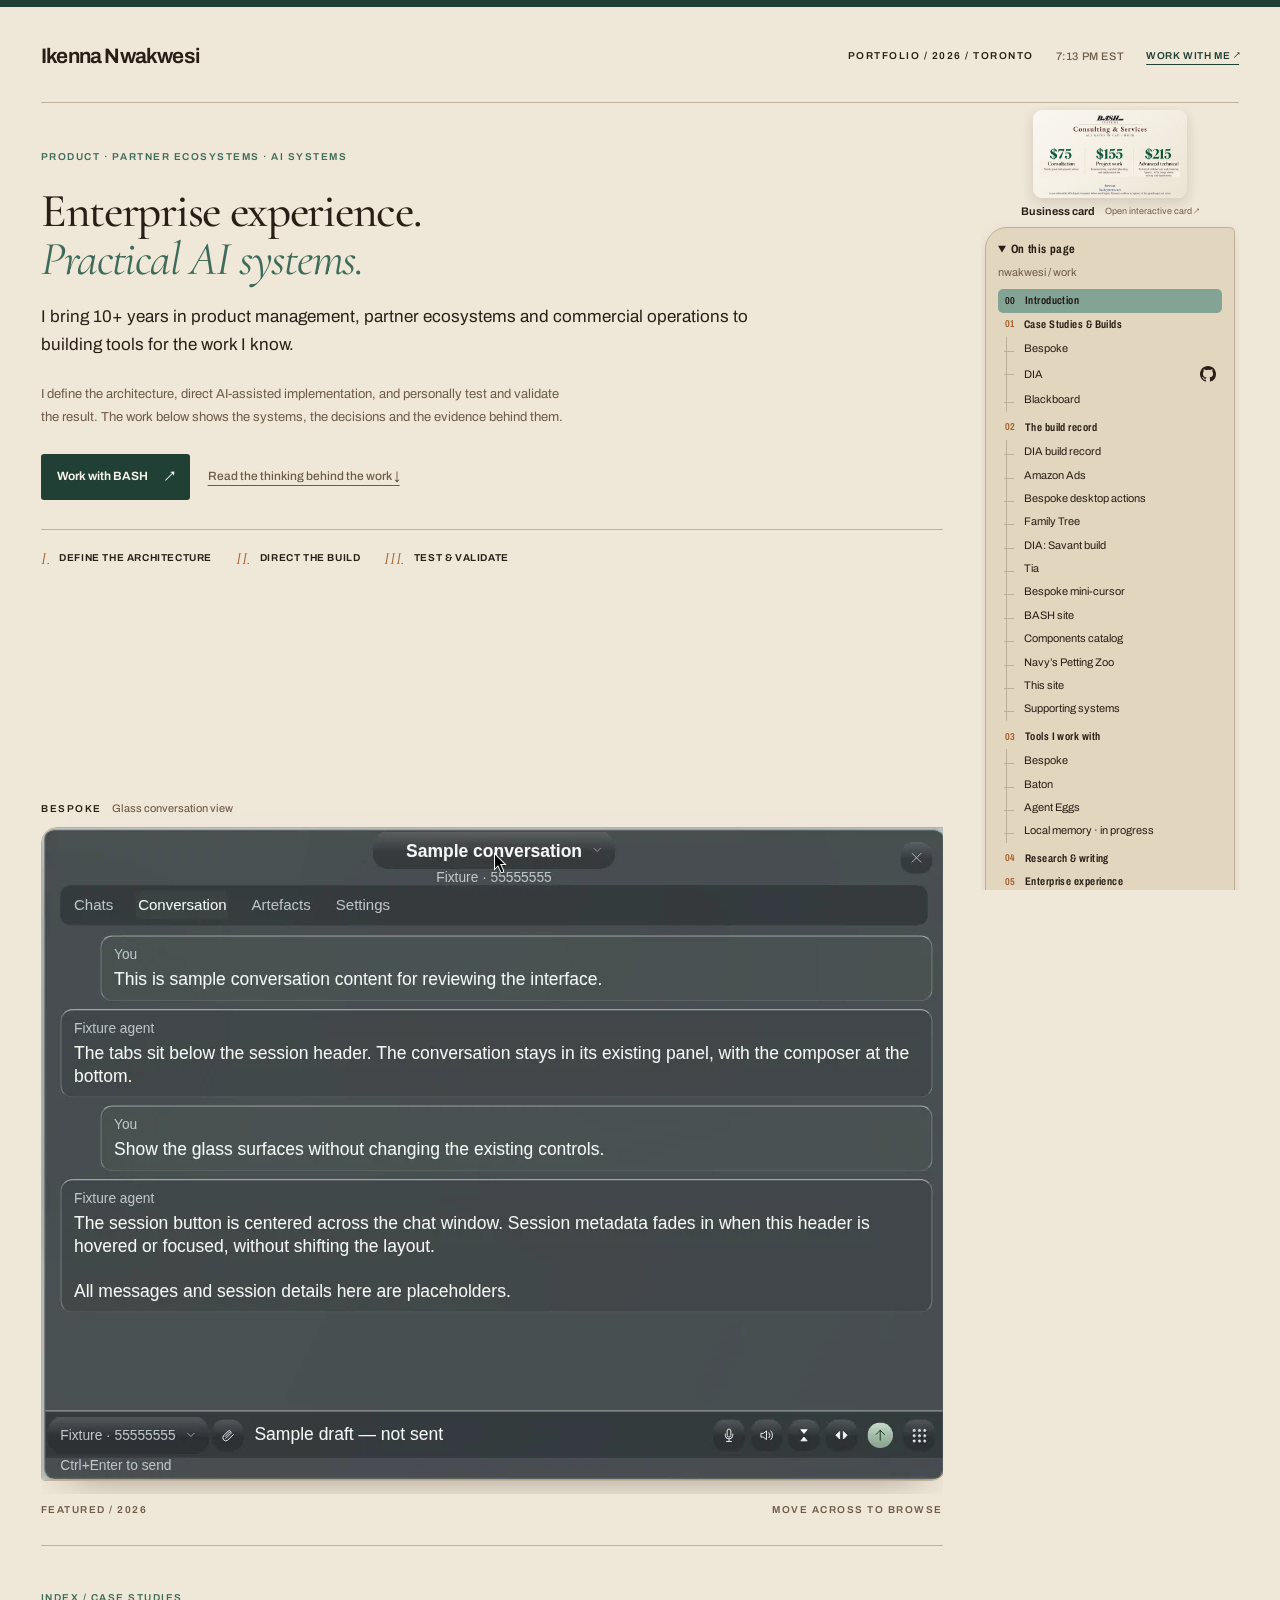
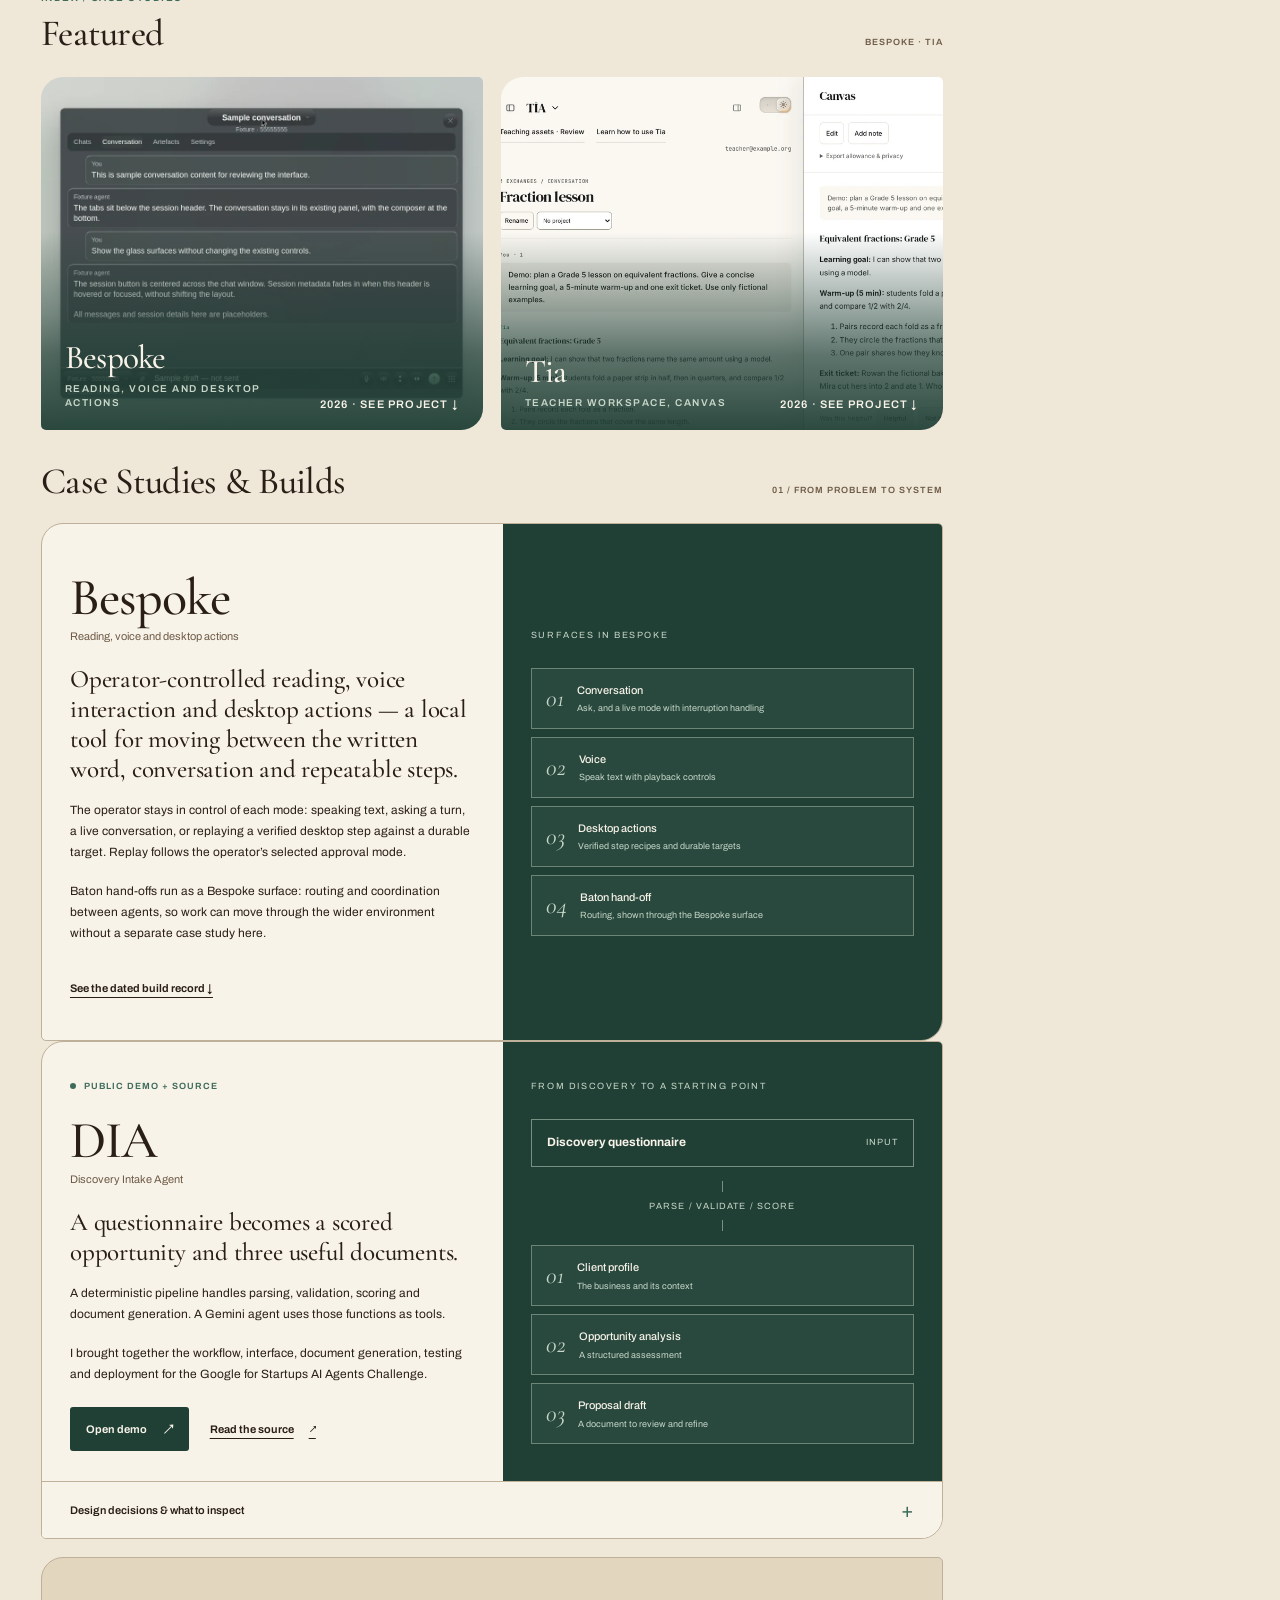
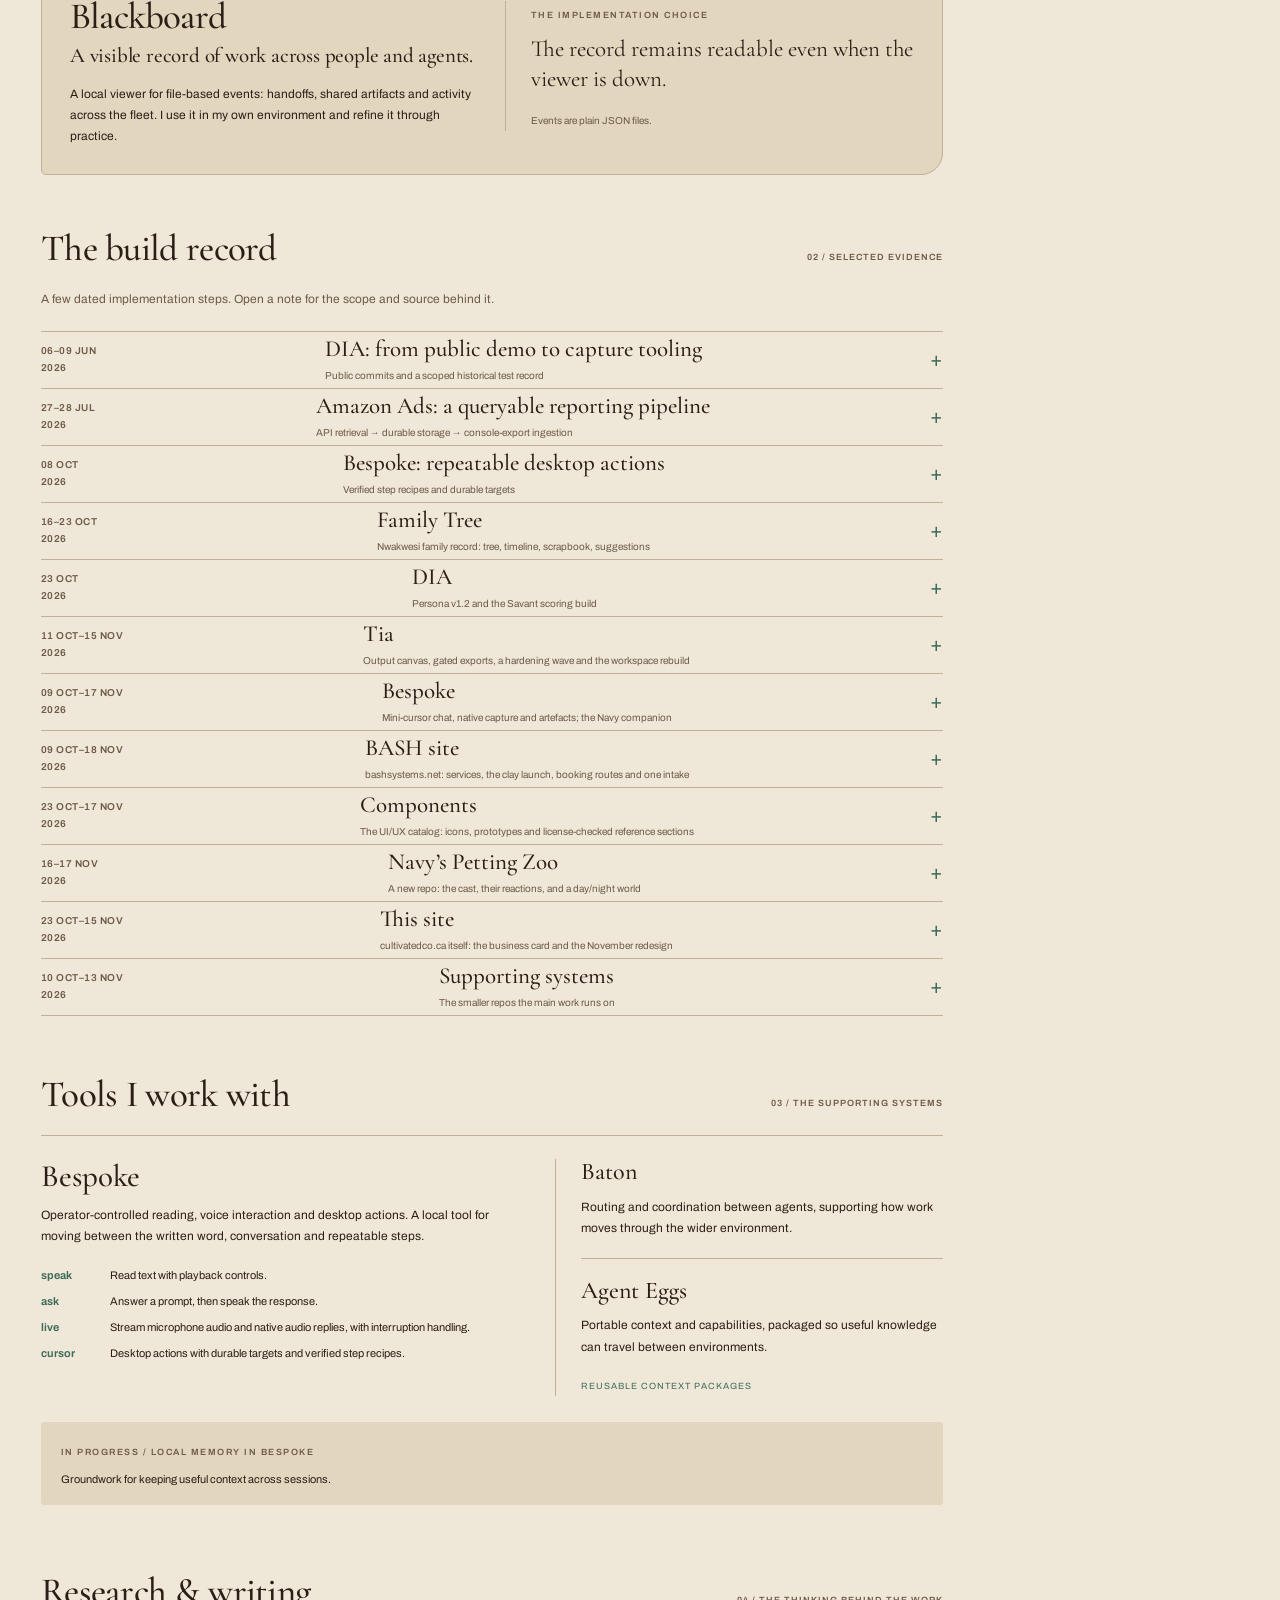
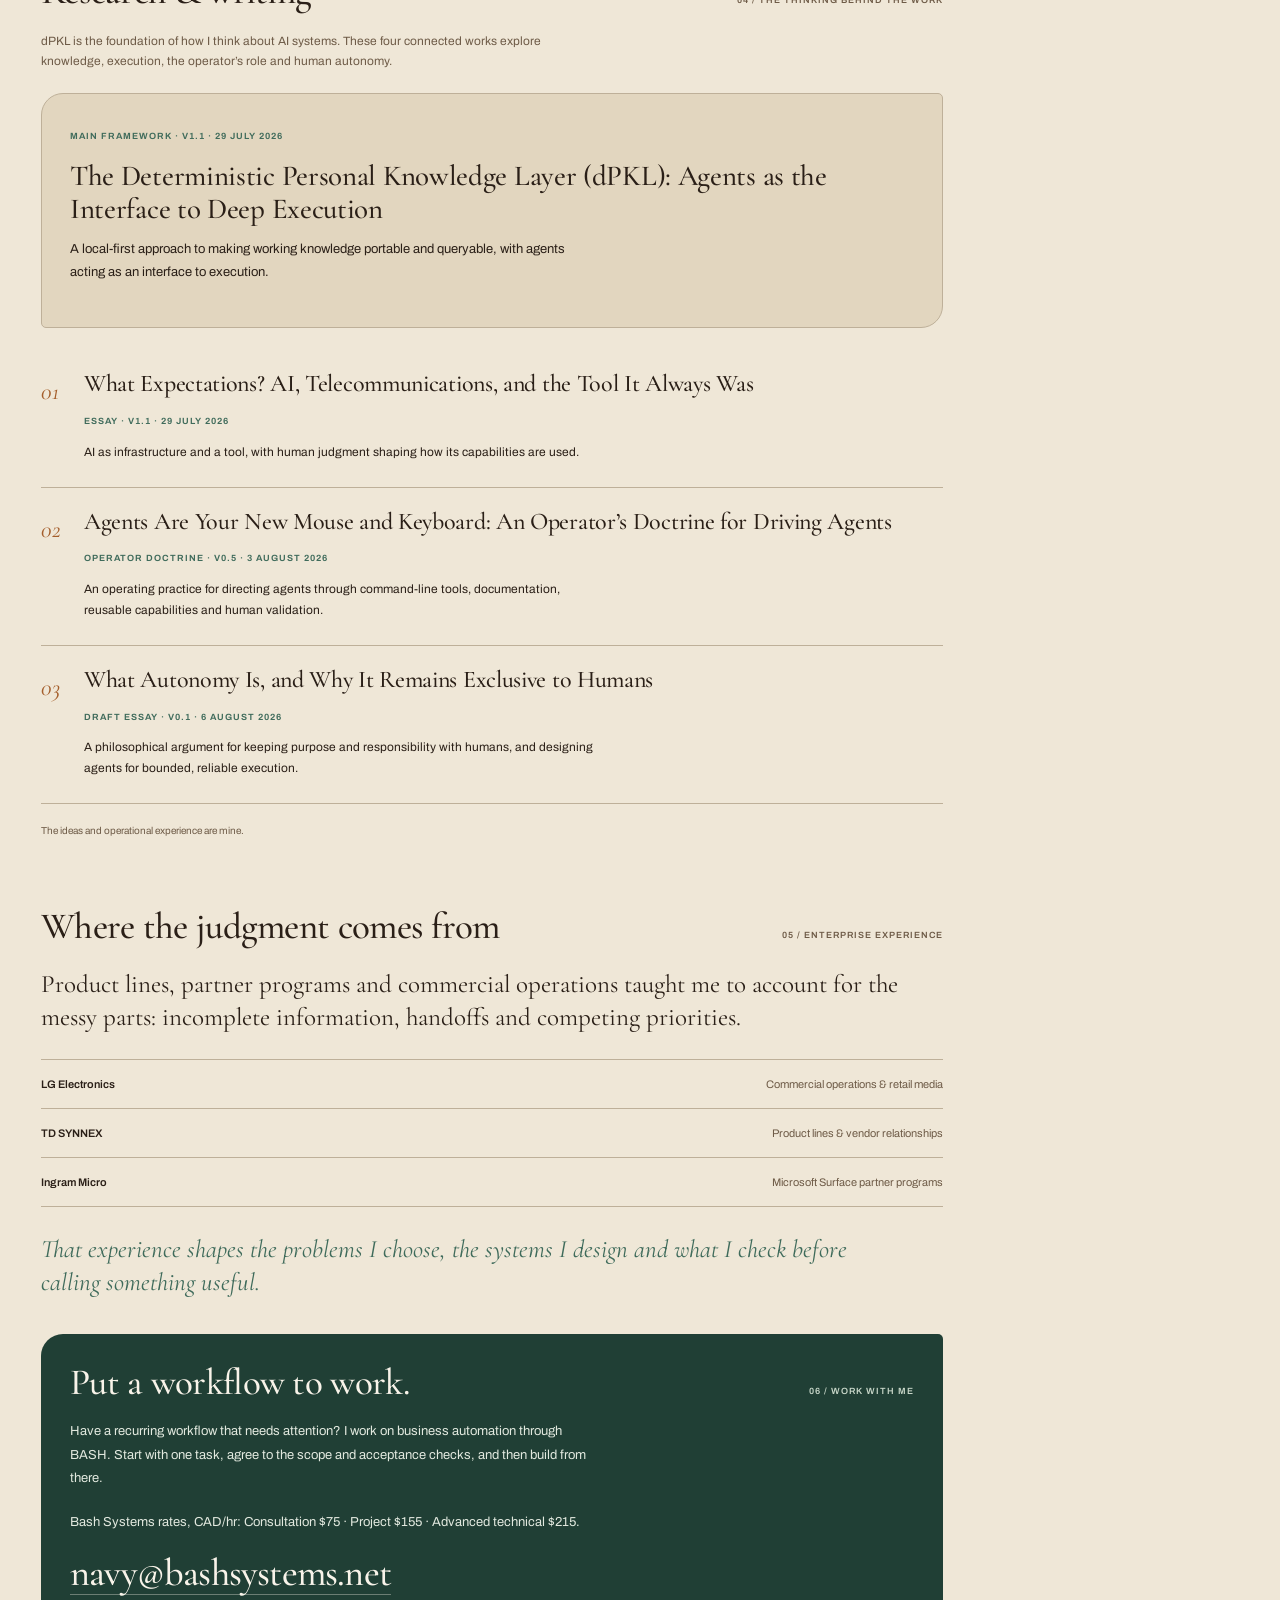
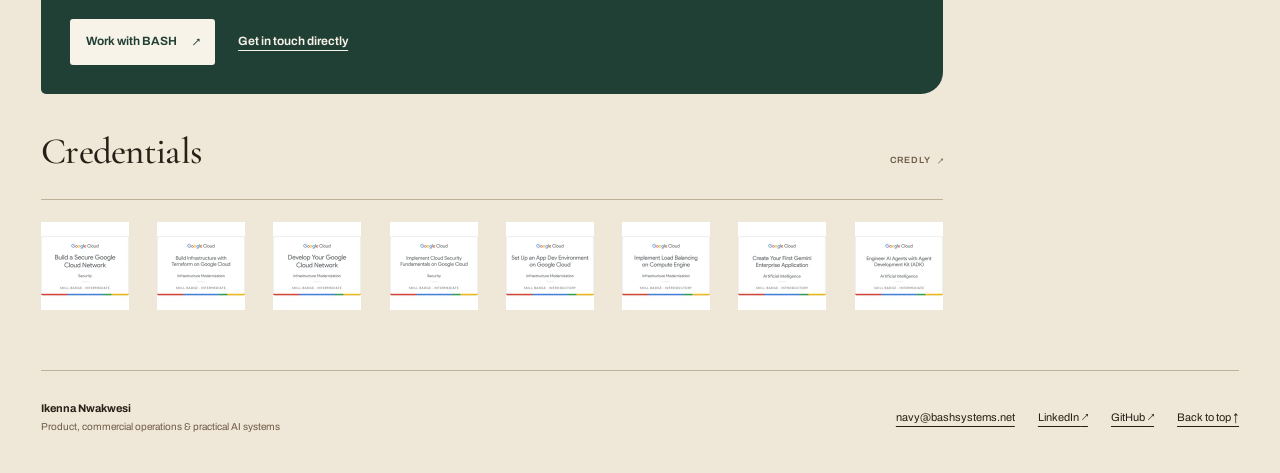
==== commit 7193c467: "Rename Selected builds to Featured and feature Tia beside Bespoke. Ikenna asked on 21 Nov 2026 to ca" ====
--- a/index.html
+++ b/index.html
@@ -339,7 +339,7 @@
 <li><a class="dir" href="#contact"><span class="n">06</span>Work with me</a></li>
 </ul></details></nav><div class="rail-links"><a href="https://github.com/mdvnavy" target="_blank" rel="noopener">GitHub</a><a href="https://www.linkedin.com/in/ikennanwakwesi" target="_blank" rel="noopener">LinkedIn</a><a href="mailto:navy@bashsystems.net">navy@bashsystems.net</a><a href="https://www.paypal.com/ncp/payment/5UFVJBMWWKRBY" target="_blank" rel="noopener">PayPal</a></div></aside>
 <div class="page-content">
-<div class="cc-top"><section id="hero" class="hero" aria-labelledby="hero-heading"><p class="eyebrow">Product · Partner ecosystems · AI systems</p><h1 id="hero-heading">Enterprise experience.<br><em>Practical AI systems.</em></h1><p class="hero-intro">I bring 10+ years in product management, partner ecosystems and commercial operations to building tools for the work I know.</p><p class="hero-role">I define the architecture, direct AI-assisted implementation, and personally test and validate the result. The work below shows the systems, the decisions and the evidence behind them.</p><div class="hero-cta"><a class="primary-link" href="https://bashsystems.net/">Work with BASH <span class="arrow ext-arrow" aria-hidden="true">↑</span></a><a class="quiet-link" href="#research">Read the thinking behind the work ↓</a></div><div class="approach" aria-label="My contribution"><span><i>i.</i> Define the architecture</span><span><i>ii.</i> Direct the build</span><span><i>iii.</i> Test &amp; validate</span></div></section><div class="cc-reel" id="cc-reel" role="region" aria-label="Selected builds"><div class="cc-reel-track"><a class="cc-shot" href="#bespoke" style="--h:360px"><span class="cc-shot-name">Bespoke<small>Glass conversation view</small></span><img src="assets/mockup/bespoke-glass-tight.webp" width="904" height="652" alt="Bespoke: glass conversation view" loading="eager" decoding="async"></a><a class="cc-shot" href="#baton" style="--h:262px"><span class="cc-shot-name">Baton<small>Hand-off CLI</small></span><span class="cc-baton-card" role="img" aria-label="Baton CLI: pass a message and receive a message id"><span><span class="p">$</span> baton pass builder "the ads backfill finished — 412k rows, want the diff?"<br><span class="id">01K2F7Q8VZ3NBRJ4WYD6XM0AHC</span><br><br><span class="c"># the id comes back from the hub, not the client.<br># a send that could not be recorded fails, loudly.</span></span></span></a><div class="cc-shot" style="--h:300px"><span class="cc-shot-name">Tia<small>Teacher workspace, canvas</small></span><img src="assets/mockup/tia-canvas.webp" width="1400" height="666" alt="Tia: Teacher workspace, canvas" loading="eager" decoding="async"></div><a class="cc-shot" href="#dia" style="--h:330px"><span class="cc-shot-name">DIA<small>Discovery intake</small></span><img src="assets/mockup/dia-landing.webp" width="1280" height="800" alt="DIA: Discovery intake" loading="eager" decoding="async"></a><a class="cc-shot" href="#bespoke" style="--h:244px"><span class="cc-shot-name">Bespoke<small>Native chat capture</small></span><img src="assets/mockup/bespoke-native-chat.webp" width="720" height="520" alt="Bespoke: Native chat capture" loading="eager" decoding="async"></a><div class="cc-shot" style="--h:384px"><span class="cc-shot-name">Tia<small>Mobile conversation</small></span><img src="assets/mockup/tia-mobile.webp" width="390" height="844" alt="Tia: Mobile conversation" loading="eager" decoding="async"></div><a class="cc-shot" href="#dia" style="--h:286px"><span class="cc-shot-name">DIA<small>Scored intake results</small></span><img src="assets/mockup/dia-results.webp" width="808" height="700" alt="DIA: Scored intake results" loading="eager" decoding="async"></a></div></div><p class="cc-reel-hint"><span>Selected builds / 2026</span><span>Move across to browse</span></p><section class="cc-builds" aria-labelledby="cc-builds-title"><p class="eyebrow">Index / Case studies</p><div class="section-heading cc-builds-heading"><h2 id="cc-builds-title">Selected builds</h2><span class="section-label">Bespoke · DIA</span></div><div class="cc-two-up"><div><a class="cc-case" href="#bespoke-case"><img src="assets/mockup/bespoke-glass.webp" width="1080" height="790" alt="Bespoke glass conversation window"><span class="cc-case-meta"><span class="cc-case-name">Bespoke<small>Reading, voice and desktop actions</small></span><span class="cc-case-see">2026 · See project ↓</span></span></a></div><div><a class="cc-case" href="#dia"><img src="assets/mockup/dia-landing.webp" width="1280" height="800" alt="DIA discovery intake landing screen"><span class="cc-case-meta"><span class="cc-case-name">DIA<small>Discovery Intake Agent</small></span><span class="cc-case-see">2026 · See project ↓</span></span></a></div></div></section></div>
+<div class="cc-top"><section id="hero" class="hero" aria-labelledby="hero-heading"><p class="eyebrow">Product · Partner ecosystems · AI systems</p><h1 id="hero-heading">Enterprise experience.<br><em>Practical AI systems.</em></h1><p class="hero-intro">I bring 10+ years in product management, partner ecosystems and commercial operations to building tools for the work I know.</p><p class="hero-role">I define the architecture, direct AI-assisted implementation, and personally test and validate the result. The work below shows the systems, the decisions and the evidence behind them.</p><div class="hero-cta"><a class="primary-link" href="https://bashsystems.net/">Work with BASH <span class="arrow ext-arrow" aria-hidden="true">↑</span></a><a class="quiet-link" href="#research">Read the thinking behind the work ↓</a></div><div class="approach" aria-label="My contribution"><span><i>i.</i> Define the architecture</span><span><i>ii.</i> Direct the build</span><span><i>iii.</i> Test &amp; validate</span></div></section><div class="cc-reel" id="cc-reel" role="region" aria-label="Featured"><div class="cc-reel-track"><a class="cc-shot" href="#bespoke" style="--h:360px"><span class="cc-shot-name">Bespoke<small>Glass conversation view</small></span><img src="assets/mockup/bespoke-glass-tight.webp" width="904" height="652" alt="Bespoke: glass conversation view" loading="eager" decoding="async"></a><a class="cc-shot" href="#baton" style="--h:262px"><span class="cc-shot-name">Baton<small>Hand-off CLI</small></span><span class="cc-baton-card" role="img" aria-label="Baton CLI: pass a message and receive a message id"><span><span class="p">$</span> baton pass builder "the ads backfill finished — 412k rows, want the diff?"<br><span class="id">01K2F7Q8VZ3NBRJ4WYD6XM0AHC</span><br><br><span class="c"># the id comes back from the hub, not the client.<br># a send that could not be recorded fails, loudly.</span></span></span></a><a class="cc-shot" href="#tia" style="--h:300px"><span class="cc-shot-name">Tia<small>Teacher workspace, canvas</small></span><img src="assets/mockup/tia-canvas.webp" width="1400" height="666" alt="Tia: Teacher workspace, canvas" loading="eager" decoding="async"></a><a class="cc-shot" href="#dia" style="--h:330px"><span class="cc-shot-name">DIA<small>Discovery intake</small></span><img src="assets/mockup/dia-landing.webp" width="1280" height="800" alt="DIA: Discovery intake" loading="eager" decoding="async"></a><a class="cc-shot" href="#bespoke" style="--h:244px"><span class="cc-shot-name">Bespoke<small>Native chat capture</small></span><img src="assets/mockup/bespoke-native-chat.webp" width="720" height="520" alt="Bespoke: Native chat capture" loading="eager" decoding="async"></a><a class="cc-shot" href="#tia" style="--h:384px"><span class="cc-shot-name">Tia<small>Mobile conversation</small></span><img src="assets/mockup/tia-mobile.webp" width="390" height="844" alt="Tia: Mobile conversation" loading="eager" decoding="async"></a><a class="cc-shot" href="#dia" style="--h:286px"><span class="cc-shot-name">DIA<small>Scored intake results</small></span><img src="assets/mockup/dia-results.webp" width="808" height="700" alt="DIA: Scored intake results" loading="eager" decoding="async"></a></div></div><p class="cc-reel-hint"><span>Featured / 2026</span><span>Move across to browse</span></p><section class="cc-builds" aria-labelledby="cc-builds-title"><p class="eyebrow">Index / Case studies</p><div class="section-heading cc-builds-heading"><h2 id="cc-builds-title">Featured</h2><span class="section-label">Bespoke · Tia</span></div><div class="cc-two-up"><div><a class="cc-case" href="#bespoke-case"><img src="assets/mockup/bespoke-glass.webp" width="1080" height="790" alt="Bespoke glass conversation window"><span class="cc-case-meta"><span class="cc-case-name">Bespoke<small>Reading, voice and desktop actions</small></span><span class="cc-case-see">2026 · See project ↓</span></span></a></div><div><a class="cc-case" href="#tia"><img src="assets/mockup/tia-canvas.webp" width="1400" height="666" alt="Tia teacher workspace canvas"><span class="cc-case-meta"><span class="cc-case-name">Tia<small>Teacher workspace, canvas</small></span><span class="cc-case-see">2026 · See project ↓</span></span></a></div></div></section></div>
 
 <main id="main" class="main">
 <section id="work" aria-labelledby="work-heading"><div class="section-heading"><h2 id="work-heading">Case Studies &amp; Builds</h2><span class="section-label">01 / From problem to system</span></div>
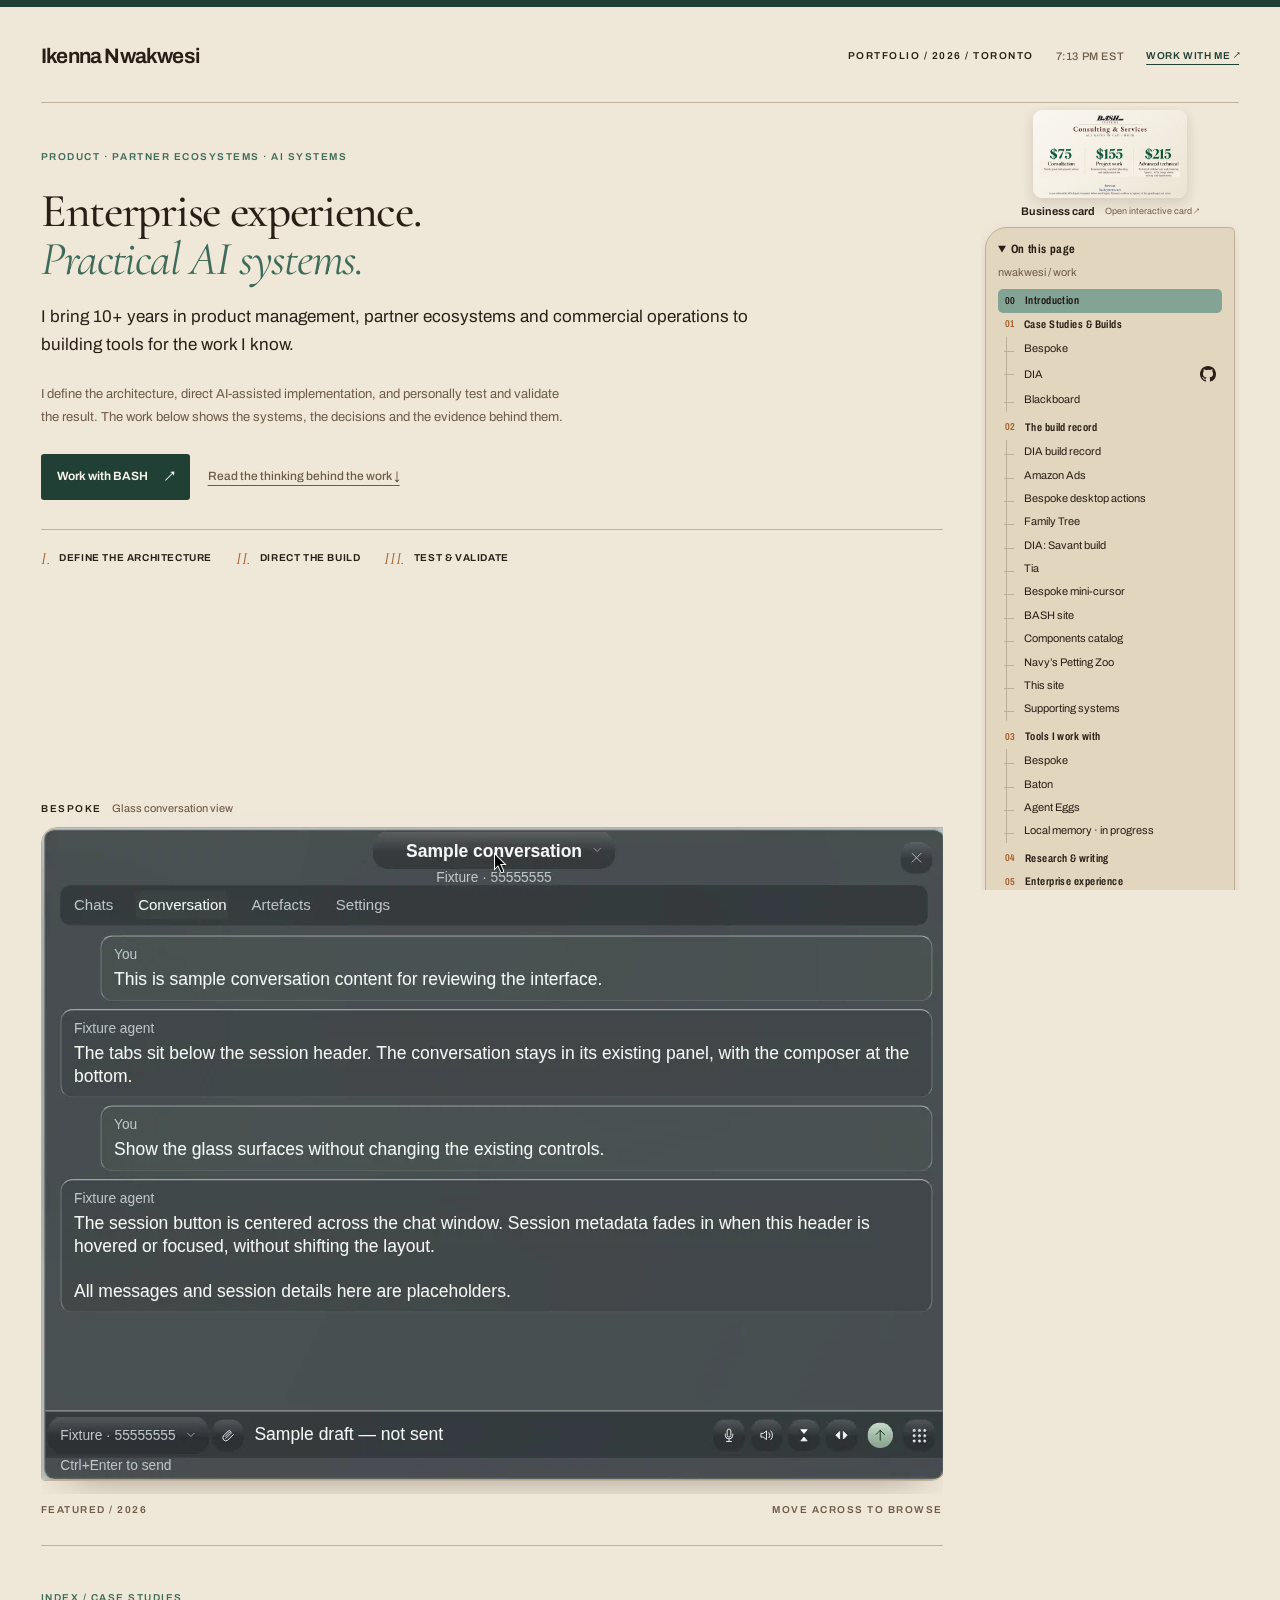
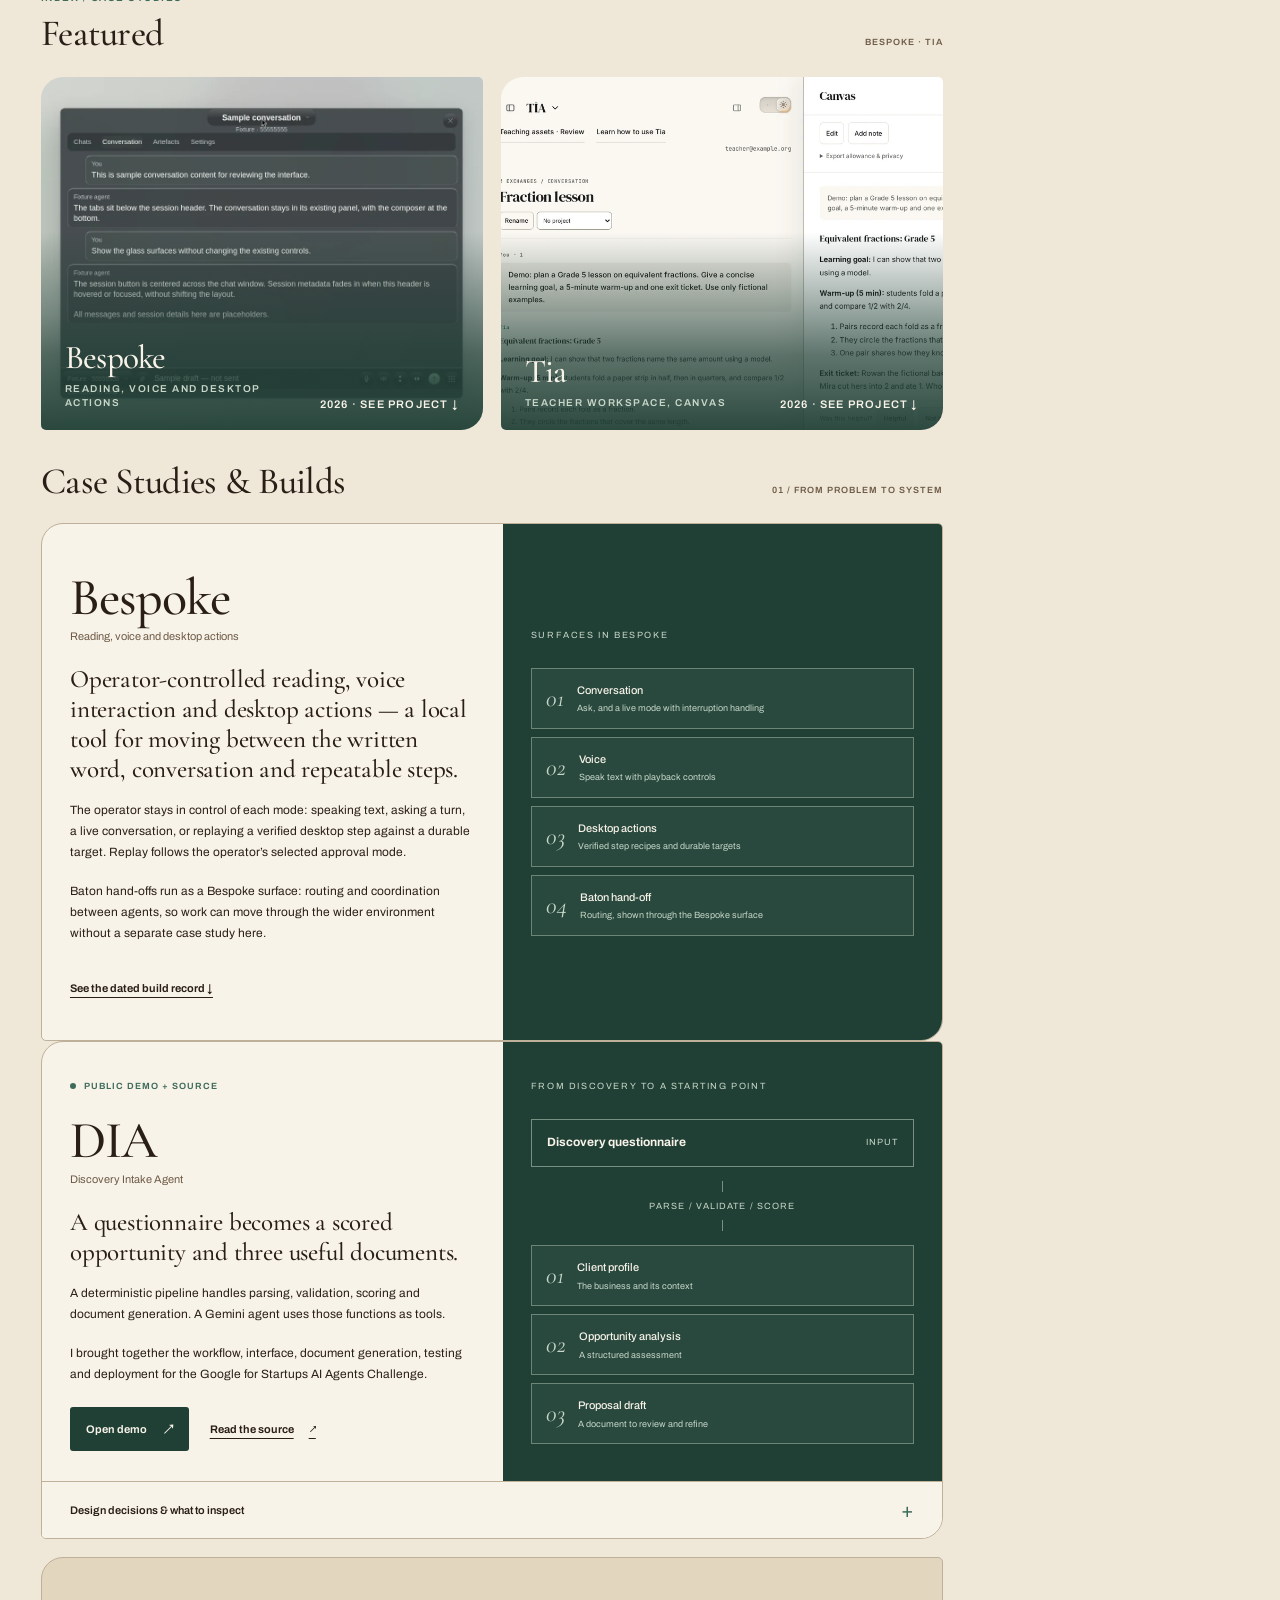
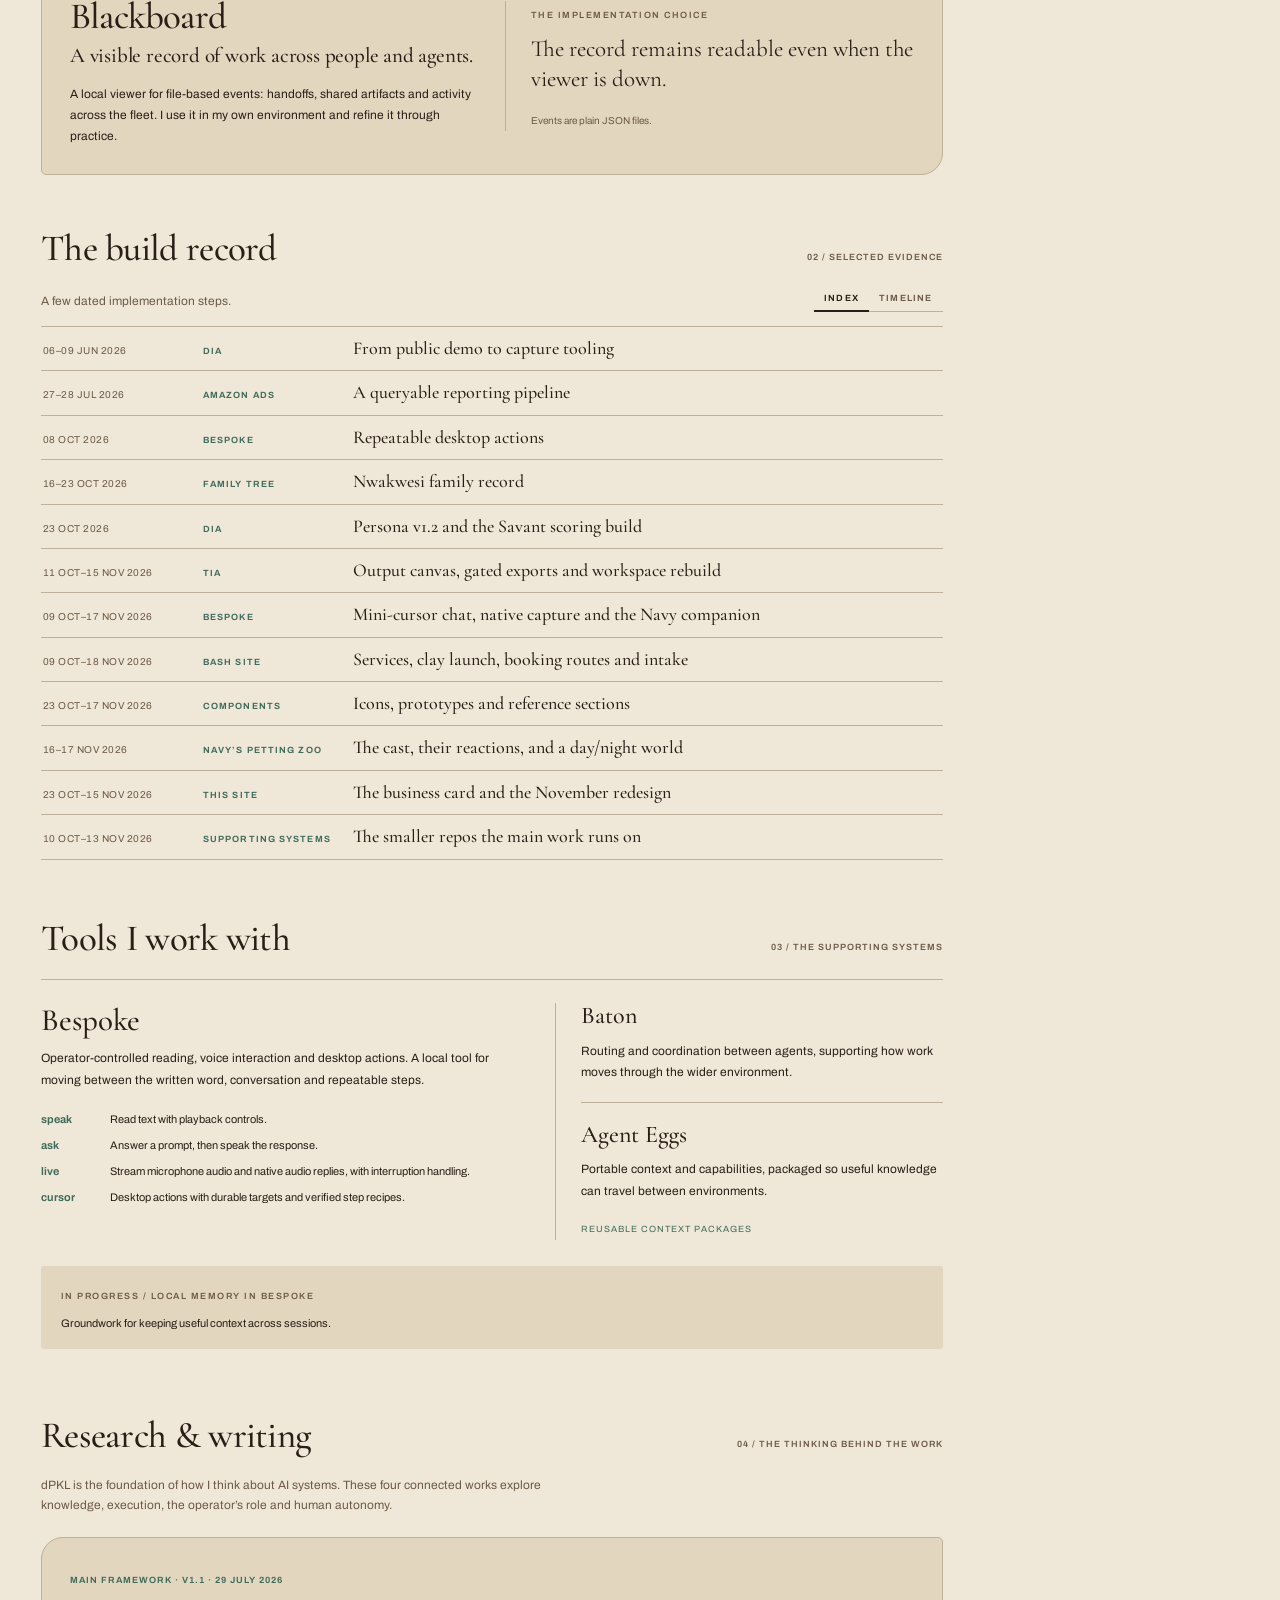
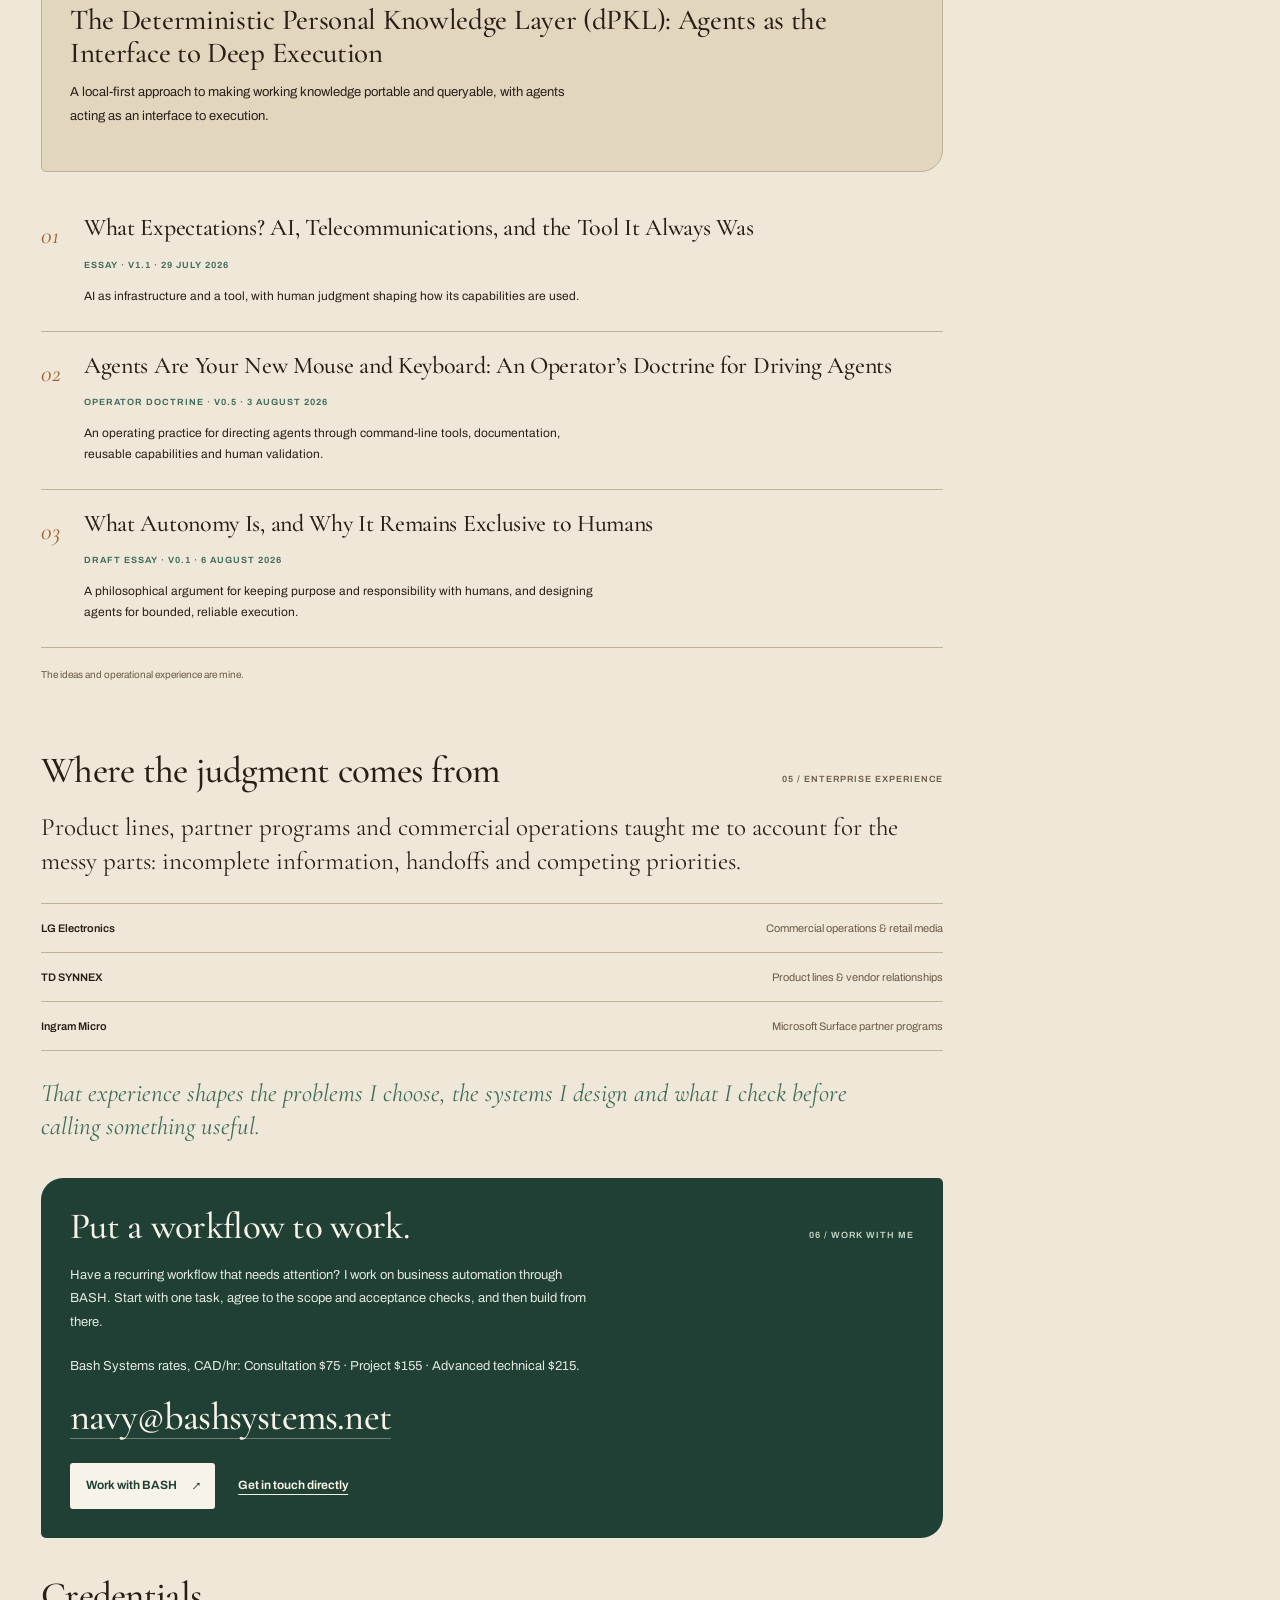
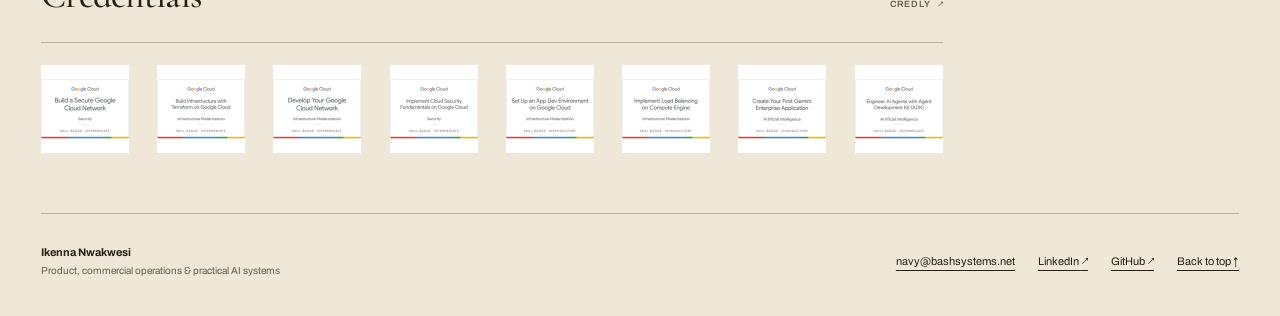
==== commit 9689d8ab: "Propose a compact typographic list for the build record. The dated entries stay, but the expandable " ====
--- a/index.html
+++ b/index.html
@@ -113,17 +113,33 @@
 .bb-note small{font-size:10px;color:var(--muted)}
 .evidence{padding:40px 0 10px}
 .section-intro{font-size:12px;color:var(--muted);max-width:600px;margin:0 0 21px}
-.evidence-row{border-top:1px solid var(--line);padding:0}
-.evidence-row>summary{min-height:77px;display:grid;grid-template-columns:82px 1fr auto;gap:20px}
-.evidence-date{font-size:10px;text-transform:uppercase;letter-spacing:.5px;color:var(--muted)}
-.evidence-title{font:500 23px/1.2 var(--serif)}
-.evidence-title small{display:block;font:400 10px/1.6 var(--sans);color:var(--muted);margin-top:4px}
-.evidence-row .detail-body{padding-left:102px;max-width:none}
-.timeline{display:grid;grid-template-columns:100px 1fr;gap:10px 15px;margin:4px 0 18px}
-.timeline dt{font-size:10px;color:var(--green)}
-.timeline dd{margin:0;font-size:12px}
-.timeline strong{color:var(--ink);font-weight:500}
-.evidence-row:last-child{border-bottom:1px solid var(--line)}
+.record-toolbar{display:flex;align-items:flex-end;justify-content:space-between;gap:20px;margin:0 0 14px}
+.record-toolbar .section-intro{margin:0}
+.record-switch{display:flex;gap:0;border-bottom:1px solid var(--line)}
+.record-switch button{appearance:none;background:none;border:0;border-bottom:2px solid transparent;margin-bottom:-1px;padding:4px 10px 7px;font:650 9px/1 var(--sans);letter-spacing:1.2px;text-transform:uppercase;color:var(--muted);cursor:pointer}
+.record-switch button[aria-selected="true"]{color:var(--ink);border-bottom-color:var(--ink)}
+.record-switch button:focus-visible{outline:3px solid var(--rust);outline-offset:3px}
+.record-list{list-style:none;margin:0;padding:0;border-top:1px solid var(--line)}
+.record-item{display:grid;grid-template-columns:138px 128px minmax(0,1fr);gap:8px 22px;align-items:baseline;padding:10px 2px;border-bottom:1px solid var(--line)}
+.record-date{font-size:10px;letter-spacing:.5px;text-transform:uppercase;color:var(--muted);font-variant-numeric:tabular-nums;white-space:nowrap}
+.record-project{font-size:9px;letter-spacing:1.1px;text-transform:uppercase;font-weight:650;color:var(--green)}
+.record-title{font:500 18px/1.3 var(--serif)}
+.record-item:target{background:var(--surface);box-shadow:inset 3px 0 0 var(--deep);padding-left:14px;margin-left:-12px;padding-right:10px}
+.record-item{opacity:0;transform:translateY(8px)}
+.record-list.is-in .record-item{animation:record-in .55s cubic-bezier(.16,1,.3,1) forwards;animation-delay:calc(var(--i,0) * 45ms)}
+@keyframes record-in{to{opacity:1;transform:none}}
+@media (prefers-reduced-motion:reduce){
+.record-item{opacity:1;transform:none;animation:none}
+}
+.evidence[data-record-view="timeline"] .record-list{border-top:0;margin-left:8px;padding-left:22px;border-left:1px solid var(--line)}
+.evidence[data-record-view="timeline"] .record-item{grid-template-columns:138px minmax(0,1fr);grid-template-areas:"date project" "title title";position:relative;padding:11px 0 12px 8px;border-bottom:0}
+.evidence[data-record-view="timeline"] .record-item+.record-item{padding-top:16px}
+.evidence[data-record-view="timeline"] .record-date{grid-area:date}
+.evidence[data-record-view="timeline"] .record-project{grid-area:project}
+.evidence[data-record-view="timeline"] .record-title{grid-area:title;font-size:20px}
+.evidence[data-record-view="timeline"] .record-item:before{content:"";position:absolute;left:-27px;top:14px;width:9px;height:9px;background:var(--green);border:2px solid var(--paper);border-radius:50%;box-sizing:border-box}
+.evidence[data-record-view="timeline"] .record-item:target{margin-left:-8px;padding-left:16px}
+.evidence[data-record-view="timeline"] .record-item:target:before{left:-19px}
 .suite{padding:35px 0 10px}
 .suite-grid{display:grid;grid-template-columns:1.25fr 1fr;gap:30px;border-top:1px solid var(--line);padding-top:23px}
 .suite h3{font:500 31px/1.1 var(--serif);margin:0 0 11px}
@@ -197,13 +213,14 @@
 .bb-note{border-left:0;border-top:1px solid var(--line);padding:18px 0 0;margin-top:20px}
 .bb-note p{font-size:22px}
 .evidence{padding-top:31px}
-.evidence-row>summary{grid-template-columns:52px 1fr auto;gap:13px;min-height:92px}
-.evidence-date{font-size:9px}
-.evidence-title{font-size:23px}
-.evidence-title small{font-size:10px}
-.evidence-row .detail-body{padding-left:0}
-.timeline{grid-template-columns:83px 1fr;gap:12px}
-.timeline dd{font-size:11px}
+.record-toolbar{flex-direction:column;align-items:stretch;gap:12px;margin-bottom:10px}
+.record-item{grid-template-columns:auto 1fr;gap:2px 14px;padding:12px 0}
+.record-date{font-size:9px}
+.record-title{grid-column:1/-1;font-size:18px}
+.evidence[data-record-view="timeline"] .record-list{margin-left:4px;padding-left:18px}
+.evidence[data-record-view="timeline"] .record-item{grid-template-columns:auto 1fr;padding-left:6px}
+.evidence[data-record-view="timeline"] .record-item:before{left:-23px;width:8px;height:8px}
+.evidence[data-record-view="timeline"] .record-title{font-size:18px}
 .suite-grid{display:block}
 .support-tools{border-left:0;border-top:1px solid var(--line);padding:23px 0 0;margin-top:25px}
 .suite p{font-size:13px}
@@ -350,18 +367,28 @@
 <div class="dia-visual" role="img" aria-label="DIA workflow: a discovery questionnaire is parsed and scored to generate a client profile, opportunity analysis and proposal draft."><div class="visual-label">From discovery to a starting point</div><div class="intake"><strong>Discovery questionnaire</strong><small>INPUT</small></div><div class="process">Parse / Validate / Score</div><div class="documents"><div class="document"><span class="doc-num">01</span><div><strong>Client profile</strong><small>The business and its context</small></div></div><div class="document"><span class="doc-num">02</span><div><strong>Opportunity analysis</strong><small>A structured assessment</small></div></div><div class="document"><span class="doc-num">03</span><div><strong>Proposal draft</strong><small>A document to review and refine</small></div></div></div></div>
 <details class="dia-detail"><summary>Design decisions &amp; what to inspect</summary><div class="detail-body"><p>The deterministic path makes the scoring and generated documents inspectable without relying on a model response. The agent can call the same functions rather than invent a separate scoring process.</p><p>The public repository includes parser and scoring logic, fixtures, tests and an evaluation harness. <a href="#dia-record">See the dated build record ↓</a></p></div></details></article>
 <article class="project blackboard" id="blackboard" aria-labelledby="bb-heading"><div><h3 id="bb-heading">Blackboard</h3><p class="lead">A visible record of work across people and agents.</p><p>A local viewer for file-based events: handoffs, shared artifacts and activity across the fleet. I use it in my own environment and refine it through practice.</p></div><div class="bb-note"><span class="kicker">The implementation choice</span><p>The record remains readable even when the viewer is down.</p><small>Events are plain JSON files.</small></div></article></section>
-<section id="evidence" class="evidence" aria-labelledby="evidence-heading"><div class="section-heading"><h2 id="evidence-heading">The build record</h2><span class="section-label">02 / Selected evidence</span></div><p class="section-intro">A few dated implementation steps. Open a note for the scope and source behind it.</p>
-<details class="evidence-row" id="dia-record"><summary><span class="evidence-date">06–09 Jun<br>2026</span><span class="evidence-title">DIA: from public demo to capture tooling<small>Public commits and a scoped historical test record</small></span></summary><div class="detail-body"><dl class="timeline"><dt>06 Jun · 19:43</dt><dd><strong>Initial public demo.</strong> The commit contains the parser, scoring, document generation, web interface and tests. <a href="https://github.com/mdvnavy/Dia/commit/8f848a2" target="_blank" rel="noopener">Commit <span class="ext-arrow" aria-hidden="true">↑</span></a></dd><dt>09 Jun · 01:01</dt><dd><strong>Capture integration.</strong> The original integration note records <strong>26 passing tests</strong> across three named test modules. This is a historical result, not a current full-suite total. <a href="https://raw.githubusercontent.com/mdvnavy/Dia/b95ee4f45365ac84481561f139f118bbe09f10dd/CAPTURE_INTEGRATION.md" target="_blank" rel="noopener">Original note <span class="ext-arrow" aria-hidden="true">↑</span></a></dd><dt>09 Jun · 02:37</dt><dd><strong>Capture made opt-in.</strong> The implementation gates OBS capture behind an explicit setting and catches failures so they do not break the intake response. <a href="https://github.com/mdvnavy/Dia/commit/0dff12d" target="_blank" rel="noopener">Implementation <span class="ext-arrow" aria-hidden="true">↑</span></a></dd></dl></div></details>
-<details class="evidence-row" id="amazon-ads"><summary><span class="evidence-date">27–28 Jul<br>2026</span><span class="evidence-title">Amazon Ads: a queryable reporting pipeline<small>API retrieval → durable storage → console-export ingestion</small></span></summary><div class="detail-body"><dl class="timeline"><dt>27 Jul · 23:53</dt><dd><strong>Report retrieval.</strong> A v1 API client creates or resumes a report, waits for completion, then downloads it.</dd><dt>28 Jul · 00:41</dt><dd><strong>Durable data layer.</strong> Parquet snapshots feed a rebuildable DuckDB store and a read-only query interface.</dd><dt>28 Jul · 00:57</dt><dd><strong>Console-export support.</strong> An additional ingestion path normalizes exported report columns and handles year-month periods.</dd></dl></div></details><details class="evidence-row" id="bespoke-record"><summary><span class="evidence-date">08 Oct<br>2026</span><span class="evidence-title">Bespoke: repeatable desktop actions<small>Verified step recipes and durable targets</small></span></summary><div class="detail-body"><p>Work on remembering a step after its result has been checked, then replaying it against a durable target. Replay follows the operator’s selected approval mode.</p></div></details>
-<details class="evidence-row" id="family-tree"><summary><span class="evidence-date">16–23 Oct<br>2026</span><span class="evidence-title">Family Tree<small>Nwakwesi family record: tree, timeline, scrapbook, suggestions</small></span></summary><div class="detail-body"><dl class="timeline"><dt>16 Oct · 01:06</dt><dd><strong>v0.1.</strong> Family tree app: pure-black interface over a sourced family record.</dd><dt>16 Oct · 05:47</dt><dd><strong>The gate (v0.10).</strong> Splash open to anyone; data, photos, pages and writes need a member the owner has let in. Invite codes followed at 06:03.</dd><dt>16 Oct · 06:25</dt><dd><strong>Sign-in (v0.11).</strong> Password after first sign-in, Google sign-in, owner role by email, home-screen path and PWA manifest.</dd><dt>16 Oct · 12:00</dt><dd><strong>The record as a database.</strong> The full record exports to spreadsheet-ready files, in owner and public versions.</dd><dt>16 Oct · 15:31</dt><dd><strong>v0.17.</strong> My view / Family view switch, a wider People table with phone cards, and the Scrapbook gallery.</dd><dt>17 Oct · 00:03</dt><dd><strong>v0.18.</strong> Scrapbook search, tags, tag filter and ordering.</dd><dt>17 Oct · 03:14</dt><dd><strong>v0.19.</strong> Owner-only missing list, folded house rules, Telegram notices and ask-to-join.</dd><dt>18 Oct · 11:11</dt><dd><strong>Admin workspace.</strong> Profile workspace and a single admin view (PR #1).</dd><dt>20 Oct · 04:36</dt><dd><strong>Timeline and sprouts.</strong> A linear bar of years above the dated facts; sprouts on the couple connector. A “What changed” bell with a regenerated changelog followed the same morning.</dd><dt>20 Oct · 07:07</dt><dd><strong>Critique pass.</strong> Every view reviewed during the day, with fixes applied across the tree, people, scrapbook, suggest and about views.</dd><dt>21 Oct · 23:03</dt><dd><strong>Security pass.</strong> Sign-in and session protections hardened across the app.</dd><dt>22 Oct · 02:59</dt><dd><strong>v0.20: DMs.</strong> Family messages with a floating envelope, groups of five, a 30-day window, Web Push and expiring attachments.</dd><dt>22 Oct · 04:05</dt><dd><strong>Password reset by email.</strong> Reset by email, sent from navy@bashsystems.net.</dd><dt>23 Oct · 04:01</dt><dd><strong>Chat file drag-and-drop.</strong> Files can be dropped into an active chat (PR #3).</dd></dl></div></details>
-<details class="evidence-row" id="dia-savant"><summary><span class="evidence-date">23 Oct<br>2026</span><span class="evidence-title">DIA<small>Persona v1.2 and the Savant scoring build</small></span></summary><div class="detail-body"><dl class="timeline"><dt>23 Oct · 07:50</dt><dd><strong>Tia’s UI shell.</strong> DIA takes Tia’s interface shell and gains a command palette (PR #32).</dd><dt>23 Oct · 08:03</dt><dd><strong>Persona v1.2.</strong> Analyst voice, follow-up drafter, Assistant mode and clean exports.</dd><dt>23 Oct · 08:22</dt><dd><strong>Savant questionnaire.</strong> Section 6 (Q1-Q11) completed; scorer v2 followed at 08:24.</dd><dt>23 Oct · 08:31</dt><dd><strong>Answer-first documents.</strong> The on-screen answer and the PDF report aligned, with Exhibit 1 (08:37).</dd><dt>23 Oct · 12:23</dt><dd><strong>Pricing removed.</strong> Tier prices removed from all client-facing output, matching the BASH site.</dd><dt>23 Oct · 13:23</dt><dd><strong>Model access consolidated.</strong> DIA moved to a single managed model route.</dd><dt>23 Oct · 13:28</dt><dd><strong>Current model default.</strong> The default model updated to the current release.</dd><dt>23 Oct · 13:52</dt><dd><strong>Ask DIA kill switch.</strong> Ask DIA can be switched off centrally; off by default (PR #41).</dd><dt>23 Oct · 20:19</dt><dd><strong>Design review fixes.</strong> Review items 1-6 from PRs #38-#40 closed (PR #46).</dd><dt>23 Oct · 21:08</dt><dd><strong>Prompt bar v2.</strong> Slimmer bar, icon-only audio toggles with hints, no pills (PR #45).</dd><dt>23 Oct · 22:12</dt><dd><strong>Ask DIA lockdown v2.</strong> Google sign-in required, with 10+5 daily limits (PR #48).</dd></dl></div></details>
-<details class="evidence-row" id="tia"><summary><span class="evidence-date">11 Oct–15 Nov<br>2026</span><span class="evidence-title">Tia<small>Output canvas, gated exports, a hardening wave and the workspace rebuild</small></span></summary><div class="detail-body"><dl class="timeline"><dt>11 Oct · 05:48</dt><dd><strong>Grounded research.</strong> Research answers grounded in sources, with citations; a weekly research job and a tools proposal (PR #20).</dd><dt>19 Oct · 03:34</dt><dd><strong>Teaching asset delivery.</strong> Buyer-bound private delivery of teaching assets; Lite and Complete one-time offers defined at 04:26.</dd><dt>20 Oct · 05:45</dt><dd><strong>Educator review catalog.</strong> Prepared with cloud delivery closed (PR #23); sign-in simplified the same morning (07:03).</dd><dt>23 Oct · 07:45</dt><dd><strong>Plus menu and command palette.</strong> The + menu and Ctrl/Cmd K palette launched over one shared set of actions (PR #28).</dd><dt>23 Oct · 11:52</dt><dd><strong>Dictation.</strong> Ported from DIA: the mic fixed in the composer corner, Send fading in beside it (PR #30).</dd><dt>23 Oct · 13:51</dt><dd><strong>Model defaults.</strong> The default model and its output limits set for every call.</dd><dt>07 Nov · 20:08</dt><dd><strong>Output canvas.</strong> A right-side canvas for output; bounded reference attachments followed at 23:44 (PRs #34-#35).</dd><dt>08 Nov · 01:27</dt><dd><strong>Canvas editing and gated exports.</strong> Editing notes on the canvas; exports gated to admins and VIPs, with a VIP allowance of ten per day (PR #36).</dd><dt>08 Nov · 02:08</dt><dd><strong>Isolated staging.</strong> Staging kept fully separate from production (PR #37); export hardening followed at 02:31 (PR #38).</dd><dt>09 Nov · 16:26</dt><dd><strong>Membership and quotas.</strong> Membership reconciled and durable chat quotas enforced (PR #45).</dd><dt>10 Nov · 12:11</dt><dd><strong>Hardening day.</strong> Sign-in, storage, admin and account-deletion fixes landed and merged (PRs #48-#55); a conversation workspace with branching followed at 12:33 (PR #56), and an in-app admin live monitor at 15:03 (PR #59).</dd><dt>11 Nov · 01:23</dt><dd><strong>Keyboard-first workspace.</strong> Alt+1..9 conversation switching and Alt+Shift section shortcuts (PR #65).</dd><dt>11 Nov · 13:50</dt><dd><strong>Drive import.</strong> Google Drive import and Canvas Save to Drive (PR #69).</dd><dt>12 Nov · 11:05</dt><dd><strong>Readable responses.</strong> Response readability and safe structured rendering (PR #73); response actions followed at 14:53 (PR #76).</dd><dt>13 Nov · 00:17</dt><dd><strong>Slides in Canvas.</strong> Google Slides decks open in independent Canvas tabs (PR #74).</dd><dt>13 Nov · 17:05</dt><dd><strong>Thinking orb.</strong> A subtle orb while a reply is in flight (PR #79); workspace layout (PR #80) and scroll refinement (PR #81) merged the same day.</dd><dt>14 Nov · 07:30</dt><dd><strong>Chat-first teaching.</strong> First-use teaching prompts and replies made chat-first (PR #83).</dd><dt>14 Nov · 19:13</dt><dd><strong>Staged release tooling.</strong> Releases now stage and verify before going live.</dd><dt>15 Nov · 03:28</dt><dd><strong>Ten UI refinements.</strong> Workspace controls, account rail and request feedback (PR #86); a theme-aware glass account rail followed at 11:16 (PR #88).</dd></dl></div></details>
-<details class="evidence-row" id="bespoke-cursor"><summary><span class="evidence-date">09 Oct–17 Nov<br>2026</span><span class="evidence-title">Bespoke<small>Mini-cursor chat, native capture and artefacts; the Navy companion</small></span></summary><div class="detail-body"><dl class="timeline"><dt>09 Oct · 11:10</dt><dd><strong>Six work orders merged.</strong> PRs #57-#63 land together: the spec and review fixes for this build.</dd><dt>09 Oct · 11:41</dt><dd><strong>Site maps.</strong> Guided walkthroughs for working through websites, starting with en.wikipedia.org (PR #64).</dd><dt>18 Oct · 03:27</dt><dd><strong>Bespoke notify.</strong> Sound, toast and a spoken line when a job finishes.</dd><dt>03 Nov · 21:26</dt><dd><strong>Mini-cursor chat.</strong> Chat reaches the desktop agent sessions from the mini-cursor; a confirmed round trip recorded at 23:41.</dd><dt>04 Nov · 00:19</dt><dd><strong>Glass palette.</strong> The agent cursor chat redesigned as an interactive glass palette; sessions, attachments and voice added the same day at 18:14 (PR #74).</dd><dt>05 Nov · 12:45</dt><dd><strong>Companion activity.</strong> Selected-session activity shown in the mini-cursor companion.</dd><dt>06 Nov · 15:55</dt><dd><strong>Share pipeline.</strong> Share sessions and bounded image intake; a native annotation editor with redaction at 20:19 and text recognition for captures at 20:57.</dd><dt>07 Nov · 00:07</dt><dd><strong>Artefact outputs.</strong> Validated HTML and PDF artefacts created and previewed; Markdown, Word and image outputs followed (01:08-02:11). The native capture and artefacts work merged at 21:01 (PR #83).</dd><dt>08 Nov · 14:26</dt><dd><strong>Glass surfaces.</strong> Bespoke glass surfaces refined and workspace navigation unified (PR #86).</dd><dt>16 Nov · 19:17</dt><dd><strong>Navy companion.</strong> An ambient companion with docking and persistent size (PR #89); a passive hover menu and upright jet flight followed at 22:40 (PR #91).</dd><dt>17 Nov · 00:46</dt><dd><strong>Two-axis Navi motion.</strong> The horizontal orb-push pose (PR #92).</dd></dl></div></details>
-<details class="evidence-row" id="bash-site"><summary><span class="evidence-date">09 Oct–18 Nov<br>2026</span><span class="evidence-title">BASH site<small>bashsystems.net: services, the clay launch, booking routes and one intake</small></span></summary><div class="detail-body"><dl class="timeline"><dt>09 Oct · 02:27</dt><dd><strong>Hourly services.</strong> Social media management and ops consulting added to services.</dd><dt>09 Oct · 05:41</dt><dd><strong>Light theme.</strong> The theme inverted to near-white paper and near-black ink; all prices removed the same hour and replaced with contact-for-pricing links.</dd><dt>09 Oct · 05:42</dt><dd><strong>Proof trimmed.</strong> Proof entries cut to what was built; DIA, the Amazon Ads pipeline, Blackboard, Baton and Bespoke added.</dd><dt>10 Oct · 01:51</dt><dd><strong>Hourly services merged.</strong> PR #21; keyboard-focus, heading-visibility and wordmark fixes followed (PRs #23-#26).</dd><dt>19 Oct · 04:18</dt><dd><strong>Clay characters launch.</strong> Clay characters and the public website assistant go live (PR #27).</dd><dt>22 Oct · 17:45</dt><dd><strong>Navigation refinement.</strong> Approved navigation and service presentation (PR #35); audit and educator booking requests routed from Services at 21:57 (PR #36).</dd><dt>23 Oct · 14:36</dt><dd><strong>CI gate.</strong> Baseline tests, lint and build in CI (PR #38).</dd><dt>11 Nov · 23:36</dt><dd><strong>Tia pages.</strong> Tia landing and privacy pages added (PR #40).</dd><dt>12 Nov · 14:53</dt><dd><strong>Workshop booking.</strong> Workshops and seminars booking moved to Typeform (PR #41); the approved EDU AI training landing page followed at 21:05 (PR #37) and deployed in a coordinated release on 13 Nov at 00:18.</dd><dt>16 Nov · 09:04</dt><dd><strong>One intake.</strong> Services, contact and the site assistant all point BOOK AUDIT at the generic Bash intake (PRs #43-#45).</dd><dt>16 Nov · 20:23</dt><dd><strong>Social preview.</strong> Open Graph preview image and verified social links (PR #46).</dd><dt>18 Nov · 18:26</dt><dd><strong>UI/UX fixes.</strong> A full pass over navigation, motion and spacing, bringing every page to one standard.</dd></dl></div></details>
-<details class="evidence-row" id="components"><summary><span class="evidence-date">23 Oct–17 Nov<br>2026</span><span class="evidence-title">Components<small>The UI/UX catalog: icons, prototypes and license-checked reference sections</small></span></summary><div class="detail-body"><dl class="timeline"><dt>23 Oct · 03:56</dt><dd><strong>Vendored libraries.</strong> The open-source component libraries found through X posts vendored in (PR #1).</dd><dt>04 Nov · 22:30</dt><dd><strong>Icon set.</strong> 25 stroke-style SVG UI icons; 25 more, an SVG sprite and a React Icon component followed at 22:50.</dd><dt>05 Nov · 12:38</dt><dd><strong>Frosted folders.</strong> A frosted-folders demo and reusable file patterns.</dd><dt>14 Nov · 11:34</dt><dd><strong>Reference sections.</strong> 39 researched free animation libraries filed; a fonts and typography section at 11:48; 40 license-checked CSS style systems at 19:15; 43 license-checked colour palettes at 19:16.</dd><dt>15 Nov · 11:03</dt><dd><strong>A day of references.</strong> Fourteen reference filings from Instagram reels: surface-stable fractal dithering, a glass dashboard, a WebGL koi landing page, ASCII pieces, a portfolio-as-a-device and more.</dd><dt>16 Nov · 08:52</dt><dd><strong>Bombas fonts.</strong> Conforto, Cabrio Poster and Decoy Light filed.</dd><dt>17 Nov · 18:24</dt><dd><strong>Inspiration sites.</strong> Eight design-inspiration sites from the Teleanu roundup filed: Inspora, Refero, Land-book, Godly, Minimal Gallery, Siteinspire, Mobbin and an Are.na collection.</dd></dl></div></details>
-<details class="evidence-row" id="petting-zoo"><summary><span class="evidence-date">16–17 Nov<br>2026</span><span class="evidence-title">Navy’s Petting Zoo<small>A new repo: the cast, their reactions, and a day/night world</small></span></summary><div class="detail-body"><dl class="timeline"><dt>16 Nov · 09:20</dt><dd><strong>Repo and page.</strong> The Petting Zoo page, with the character library behind it: all 65 sprite maps (09:24).</dd><dt>16 Nov · 09:40</dt><dd><strong>Cast sharpened.</strong> Palette cleanup, speckle removal and a gentle edge treatment across all 65 maps.</dd><dt>16 Nov · 19:37</dt><dd><strong>Reactions complete.</strong> Happy frames for all 6 Navis; startled frames for all 7 pets.</dd><dt>16 Nov · 19:57</dt><dd><strong>Phase 2.</strong> Sleep frames and a day/night cycle, eating frames, and press-and-hold petting.</dd><dt>17 Nov · 00:16</dt><dd><strong>Phase 3.</strong> Species behaviours: a nocturnal bat, gliding dragons, a fox pounce, grasshopper big hops and a lion lounge.</dd><dt>17 Nov · 01:27</dt><dd><strong>Phase 4.</strong> Props and depth: tree, bush, rocks, pond, bowls and tufts, layered by ground line.</dd></dl></div></details>
-<details class="evidence-row" id="this-site"><summary><span class="evidence-date">23 Oct–15 Nov<br>2026</span><span class="evidence-title">This site<small>cultivatedco.ca itself: the business card and the November redesign</small></span></summary><div class="detail-body"><dl class="timeline"><dt>23 Oct · 02:25</dt><dd><strong>Business card.</strong> A responsive business card added and refined through the day; automated checks added at 14:32.</dd><dt>14 Nov · 15:47</dt><dd><strong>Redesign.</strong> The poke-able 3D business card as a full-screen overlay (PR #13) and the portfolio redesign: intro, stills, selected builds, contact (PR #14). A sticky side-rail table of contents followed at 18:31 (PR #15).</dd><dt>14 Nov · 18:59</dt><dd><strong>Fluid layout.</strong> Full-width fluid layout, the $75 consultation rate and card click-throughs (PR #16).</dd><dt>15 Nov · 05:09</dt><dd><strong>First paint.</strong> First-paint intro, SEO assets, a compact rail and Bespoke-led case studies (PR #17).</dd></dl></div></details>
-<details class="evidence-row" id="supporting-systems"><summary><span class="evidence-date">10 Oct–13 Nov<br>2026</span><span class="evidence-title">Supporting systems<small>The smaller repos the main work runs on</small></span></summary><div class="detail-body"><dl class="timeline"><dt>10 Oct · 07:59</dt><dd><strong>Quote system.</strong> A quote system added, with the first quote issued the same day; the quote template followed at 12:05.</dd><dt>18 Oct · 02:23</dt><dd><strong>Baton local mode.</strong> Baton runs locally, with session hand-off and read receipts added the same morning.</dd><dt>20 Oct · 07:00</dt><dd><strong>Homebase import.</strong> The Homebase suite brought in; voice and attachment workflows for the agent workspace added at 09:19.</dd><dt>23 Oct · 14:42</dt><dd><strong>CI baseline.</strong> Baseline checks rolled out across the supporting repos.</dd><dt>12 Nov · 05:42</dt><dd><strong>Press themes.</strong> Dossier code kept readable in light themes; accessible theme text separated from brand accents (PR #1).</dd><dt>12 Nov · 09:24</dt><dd><strong>Cult-Shared-Mind fixes.</strong> Dependency pins repaired and query routing fixed (PR #16).</dd><dt>13 Nov · 09:52</dt><dd><strong>Job Scoping repo.</strong> The Job Scoping playbook plus a client engagement pack; PDF deliverables and card variants followed inside the hour.</dd></dl></div></details></section>
+<section id="evidence" class="evidence" data-record-view="index" aria-labelledby="evidence-heading"><div class="section-heading"><h2 id="evidence-heading">The build record</h2><span class="section-label">02 / Selected evidence</span></div>
+<div class="record-toolbar">
+<p class="section-intro">A few dated implementation steps.</p>
+<div class="record-switch" role="tablist" aria-label="Build record layout">
+<button type="button" role="tab" id="record-view-index" aria-controls="record-list" aria-selected="true" data-view="index">Index</button>
+<button type="button" role="tab" id="record-view-timeline" aria-controls="record-list" aria-selected="false" data-view="timeline">Timeline</button>
+</div>
+</div>
+<ol class="record-list" id="record-list">
+<li class="record-item" id="dia-record" style="--i:0" tabindex="-1"><span class="record-date">06–09 Jun 2026</span><span class="record-project">DIA</span><span class="record-title">From public demo to capture tooling</span></li>
+<li class="record-item" id="amazon-ads" style="--i:1" tabindex="-1"><span class="record-date">27–28 Jul 2026</span><span class="record-project">Amazon Ads</span><span class="record-title">A queryable reporting pipeline</span></li>
+<li class="record-item" id="bespoke-record" style="--i:2" tabindex="-1"><span class="record-date">08 Oct 2026</span><span class="record-project">Bespoke</span><span class="record-title">Repeatable desktop actions</span></li>
+<li class="record-item" id="family-tree" style="--i:3" tabindex="-1"><span class="record-date">16–23 Oct 2026</span><span class="record-project">Family Tree</span><span class="record-title">Nwakwesi family record</span></li>
+<li class="record-item" id="dia-savant" style="--i:4" tabindex="-1"><span class="record-date">23 Oct 2026</span><span class="record-project">DIA</span><span class="record-title">Persona v1.2 and the Savant scoring build</span></li>
+<li class="record-item" id="tia" style="--i:5" tabindex="-1"><span class="record-date">11 Oct–15 Nov 2026</span><span class="record-project">Tia</span><span class="record-title">Output canvas, gated exports and workspace rebuild</span></li>
+<li class="record-item" id="bespoke-cursor" style="--i:6" tabindex="-1"><span class="record-date">09 Oct–17 Nov 2026</span><span class="record-project">Bespoke</span><span class="record-title">Mini-cursor chat, native capture and the Navy companion</span></li>
+<li class="record-item" id="bash-site" style="--i:7" tabindex="-1"><span class="record-date">09 Oct–18 Nov 2026</span><span class="record-project">BASH site</span><span class="record-title">Services, clay launch, booking routes and intake</span></li>
+<li class="record-item" id="components" style="--i:8" tabindex="-1"><span class="record-date">23 Oct–17 Nov 2026</span><span class="record-project">Components</span><span class="record-title">Icons, prototypes and reference sections</span></li>
+<li class="record-item" id="petting-zoo" style="--i:9" tabindex="-1"><span class="record-date">16–17 Nov 2026</span><span class="record-project">Navy’s Petting Zoo</span><span class="record-title">The cast, their reactions, and a day/night world</span></li>
+<li class="record-item" id="this-site" style="--i:10" tabindex="-1"><span class="record-date">23 Oct–15 Nov 2026</span><span class="record-project">This site</span><span class="record-title">The business card and the November redesign</span></li>
+<li class="record-item" id="supporting-systems" style="--i:11" tabindex="-1"><span class="record-date">10 Oct–13 Nov 2026</span><span class="record-project">Supporting systems</span><span class="record-title">The smaller repos the main work runs on</span></li>
+</ol></section>
 <section class="suite" id="suite" aria-labelledby="suite-heading"><div class="section-heading"><h2 id="suite-heading">Tools I work with</h2><span class="section-label">03 / The supporting systems</span></div><div class="suite-grid"><article id="bespoke"><h3>Bespoke</h3><p>Operator-controlled reading, voice interaction and desktop actions. A local tool for moving between the written word, conversation and repeatable steps.</p><dl class="suite-mode"><dt>speak</dt><dd>Read text with playback controls.</dd><dt>ask</dt><dd>Answer a prompt, then speak the response.</dd><dt>live</dt><dd>Stream microphone audio and native audio replies, with interruption handling.</dd><dt>cursor</dt><dd>Desktop actions with durable targets and verified step recipes.</dd></dl></article><div class="support-tools"><article id="baton"><h3>Baton</h3><p>Routing and coordination between agents, supporting how work moves through the wider environment.</p></article><article id="agent-eggs"><h3>Agent Eggs</h3><p>Portable context and capabilities, packaged so useful knowledge can travel between environments.</p><small>Reusable context packages</small></article></div></div><aside id="exploring" class="unfinished"><span class="kicker">In progress / Local memory in Bespoke</span><p id="local-memory">Groundwork for keeping useful context across sessions.</p></aside></section>
 <section id="research" class="research" aria-labelledby="research-heading">
 <div class="section-heading"><h2 id="research-heading">Research &amp; writing</h2><span class="section-label">04 / The thinking behind the work</span></div>
@@ -429,4 +456,5 @@
 </dialog>
 <noscript><p><a href="https://script.google.com/macros/s/AKfycbwg6ZbVfSHS0-ApjUwGxPZkLOzrHJnPtWfqv4Kylj2Vq20z4rra70MfnhUVaSTuBW4P8w/exec?view=card">Open the business card</a></p></noscript>
 <script src="assets/business-card/portfolio-card.js" defer></script>
-<script src="assets/mockup/mockup.js"></script></body></html>
+<script src="assets/mockup/mockup.js"></script>
+<script src="assets/record-list.js" defer></script></body></html>
--- a/assets/mockup/mockup.css
+++ b/assets/mockup/mockup.css
@@ -144,8 +144,6 @@
 .hero-intro,.hero-role,.section-intro,.detail-body,.experience-intro,.principle,
 .research-lead .research-summary,.research-list p,.work-contact p,.project p,
 .cc-top .hero-intro{max-width:75ch}
-.evidence-row .detail-body{max-width:none}
-.evidence-row .detail-body p,.evidence-row .detail-body dd{max-width:75ch}
 
 /* Contact rates in the Work with me block — visible on mobile and desktop. */
 .work-contact .contact-rates{font-size:13px;line-height:1.8;max-width:75ch;margin:0 0 18px;color:#e2e9df}
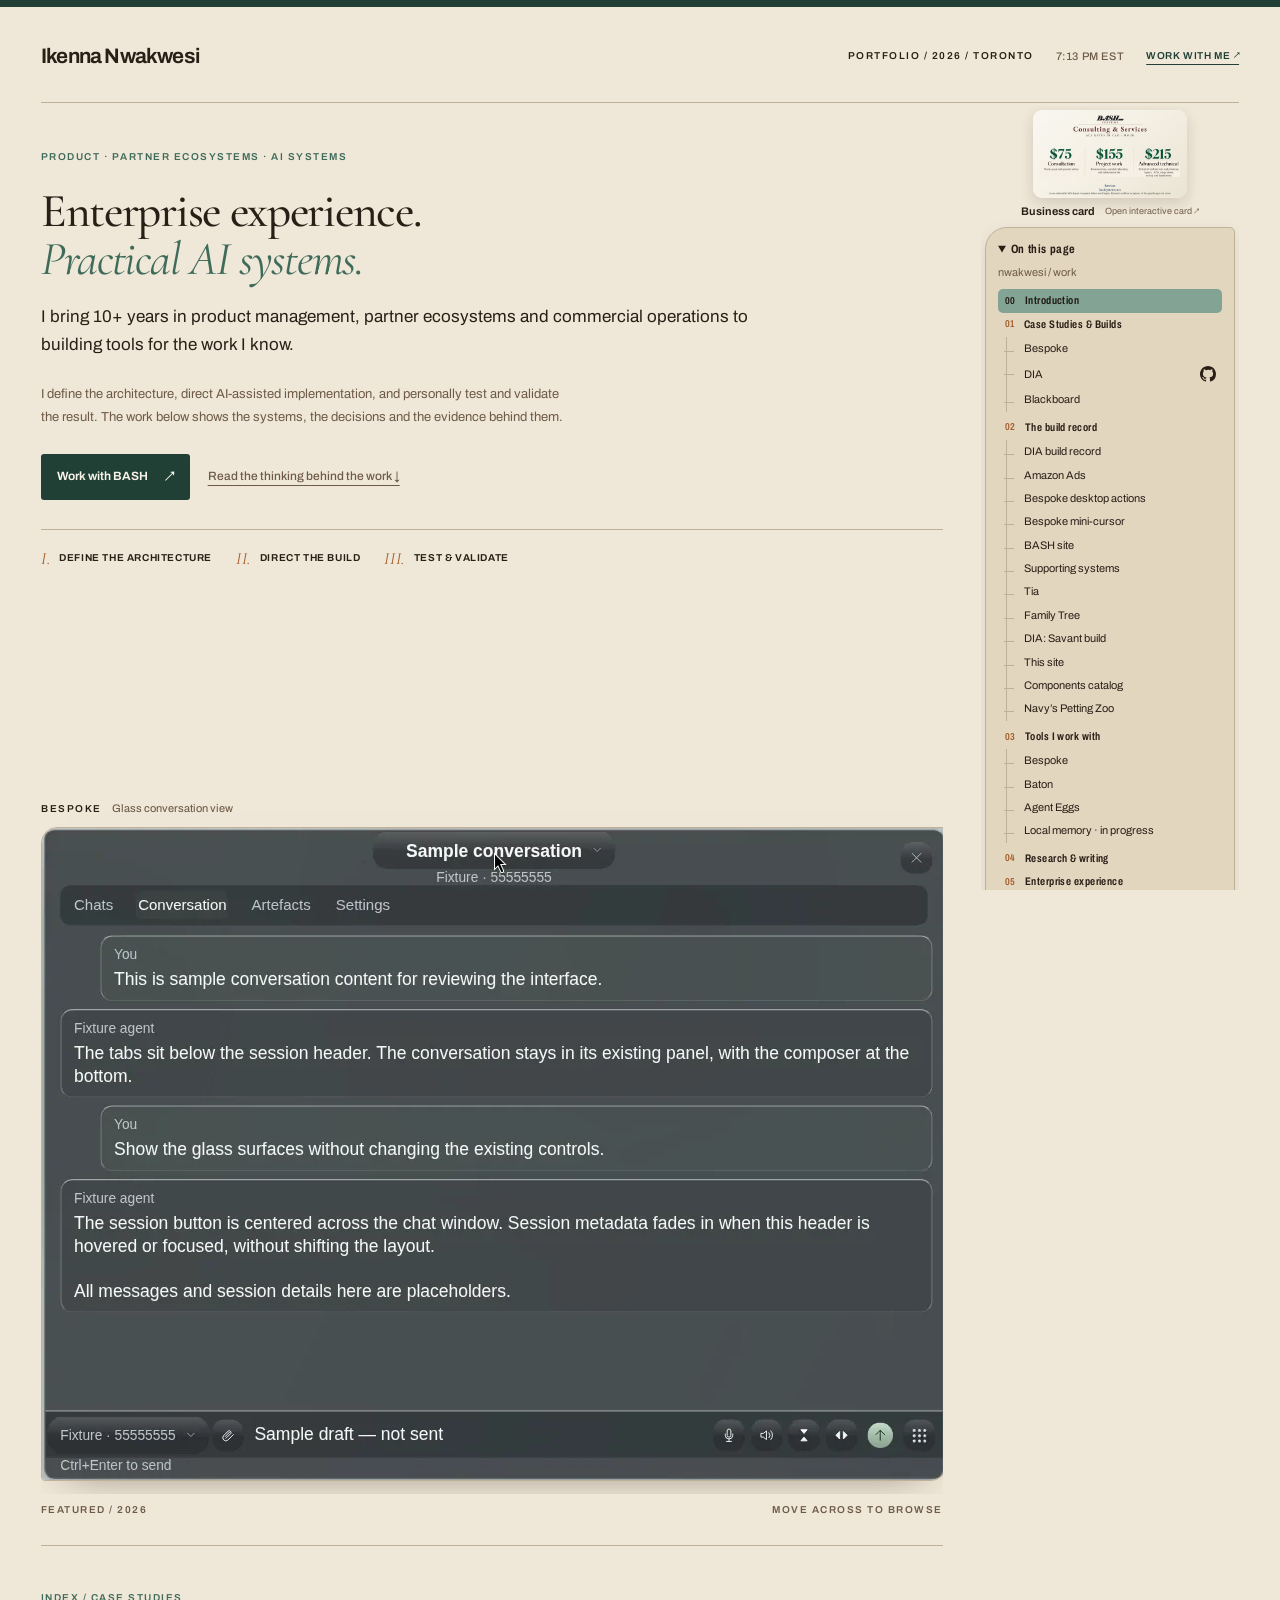
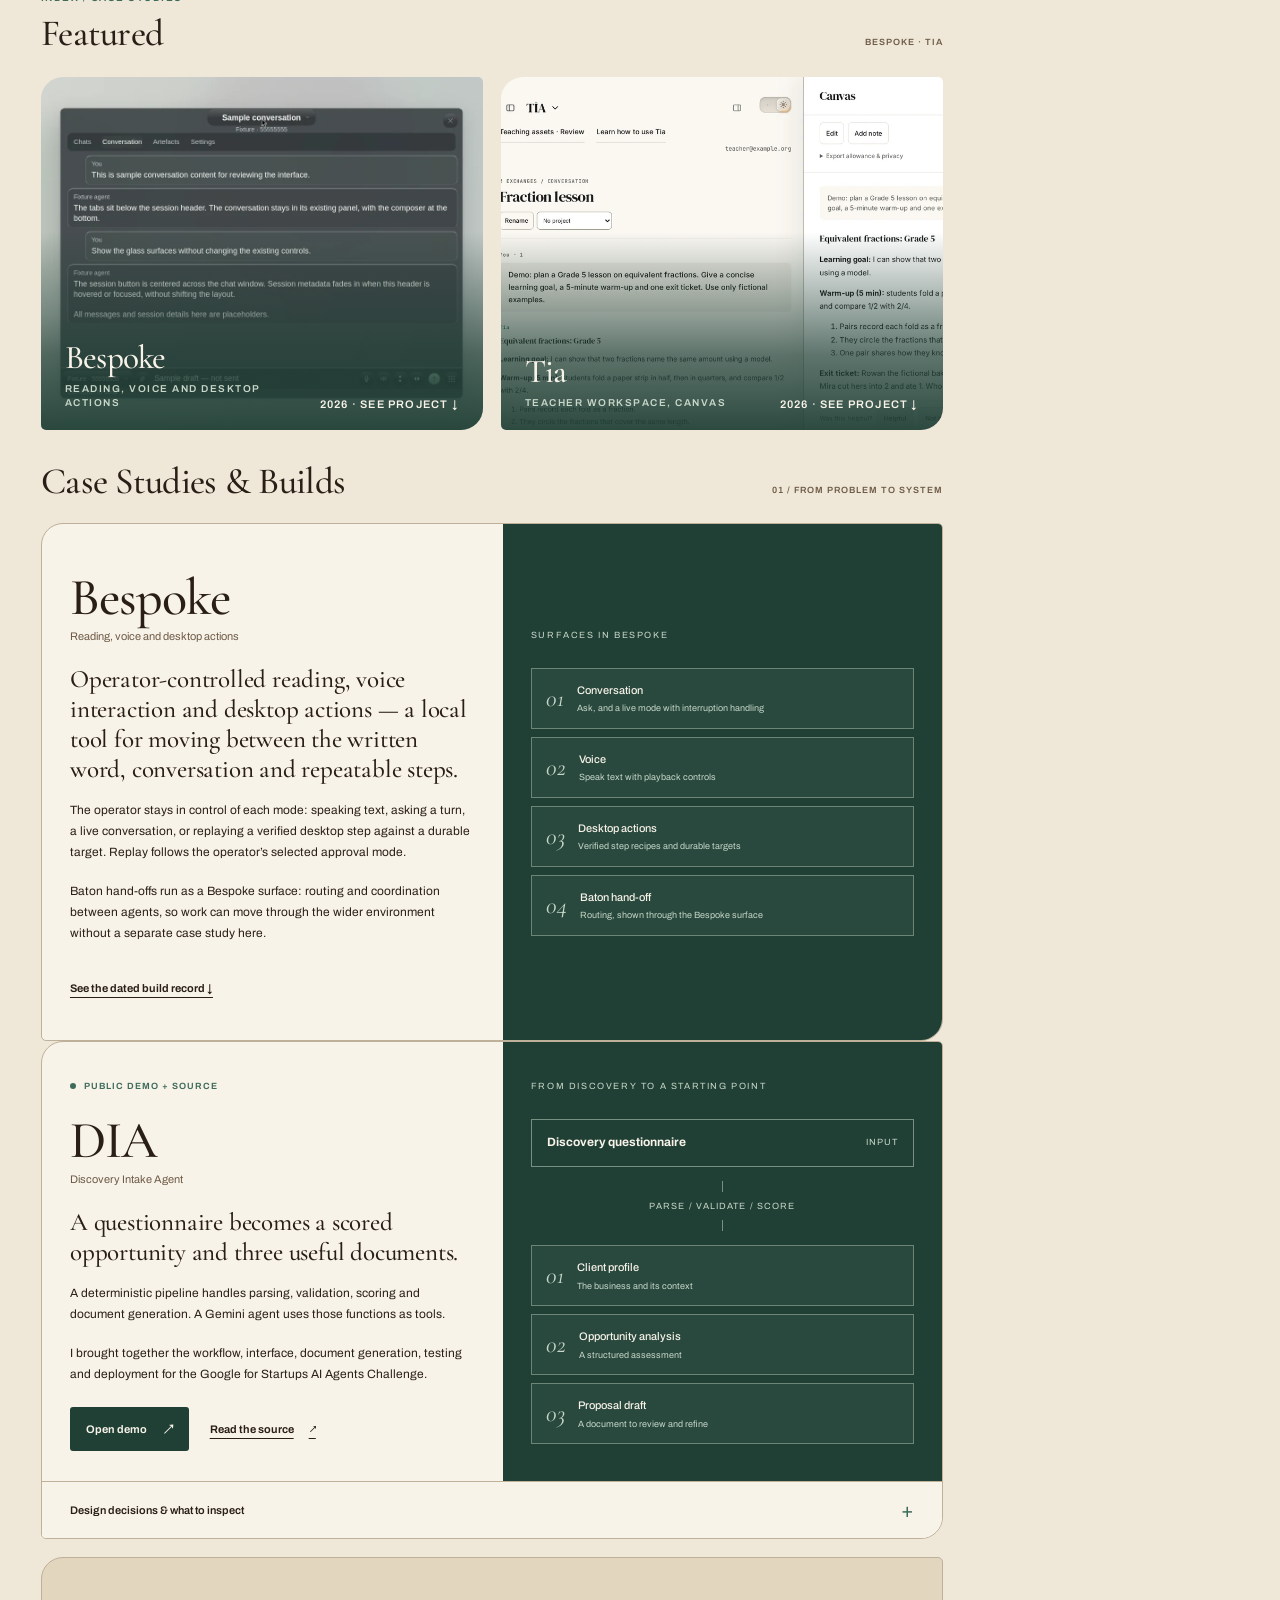
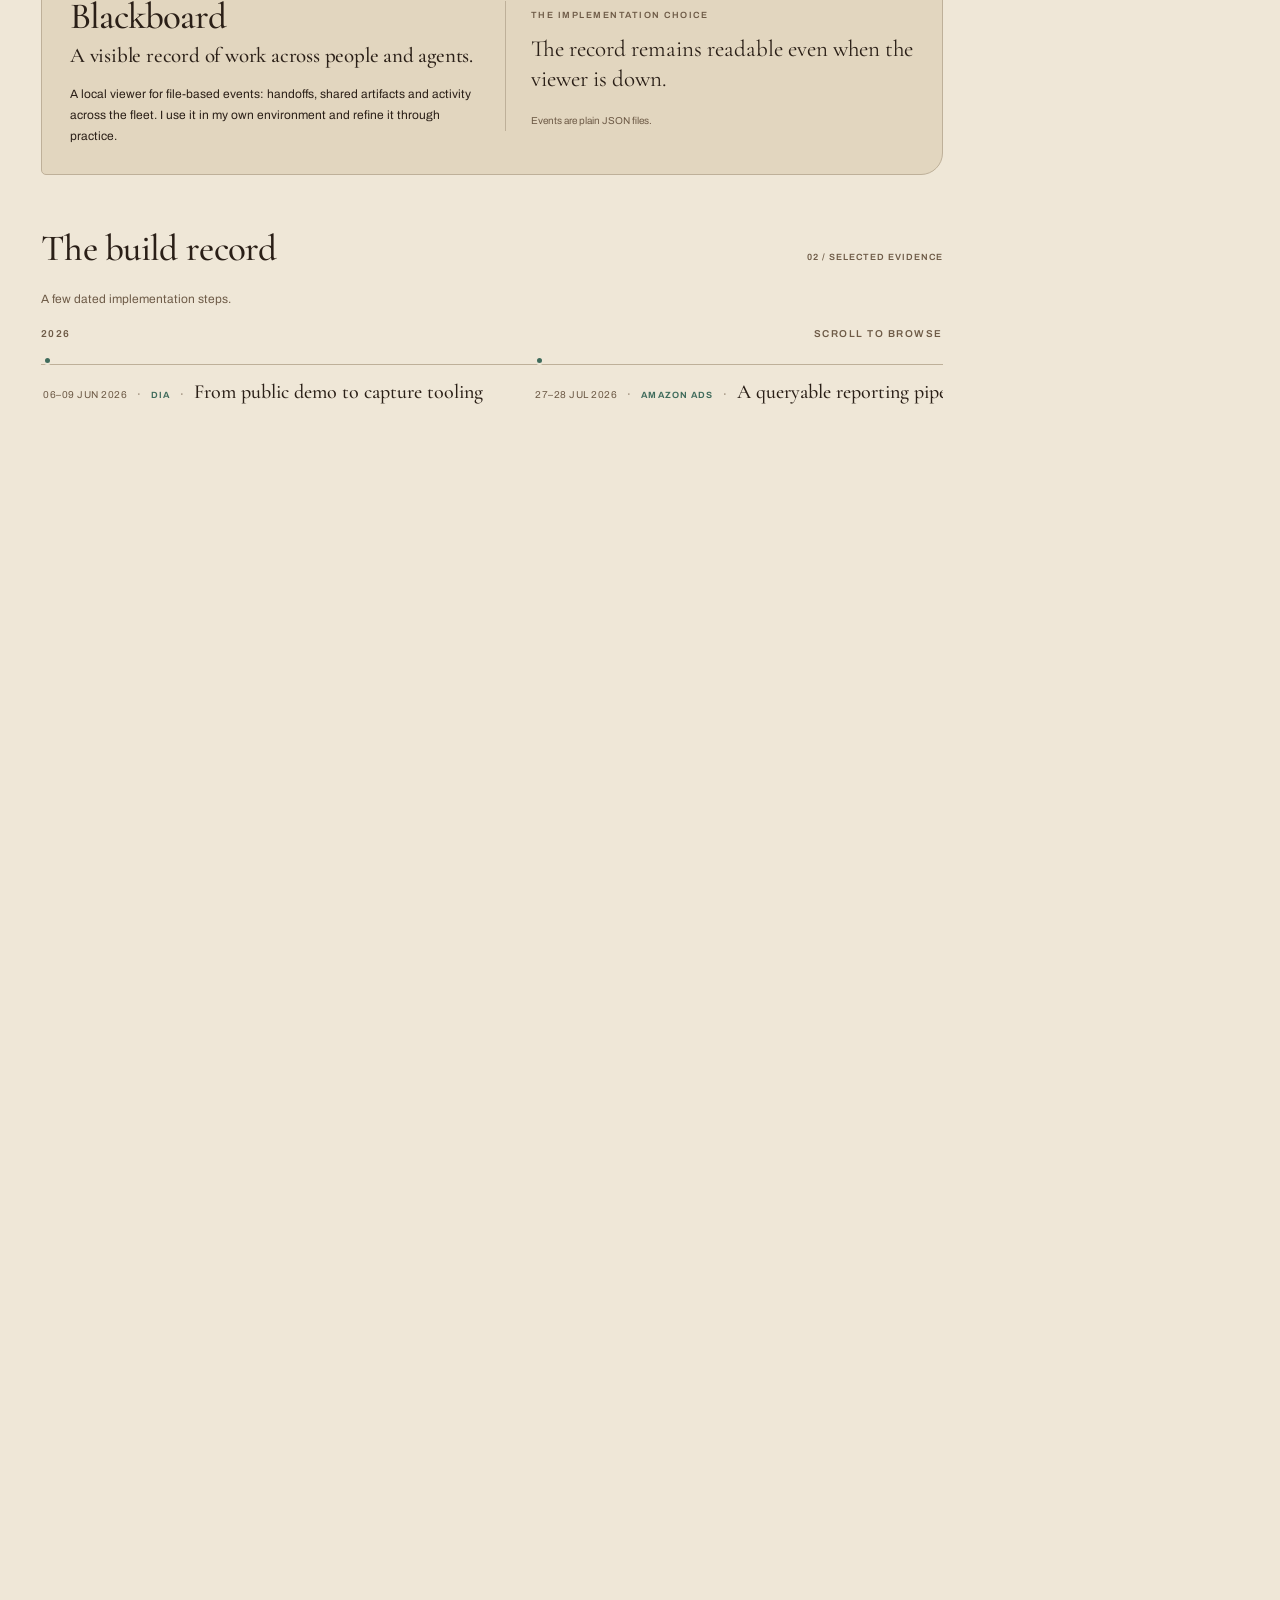
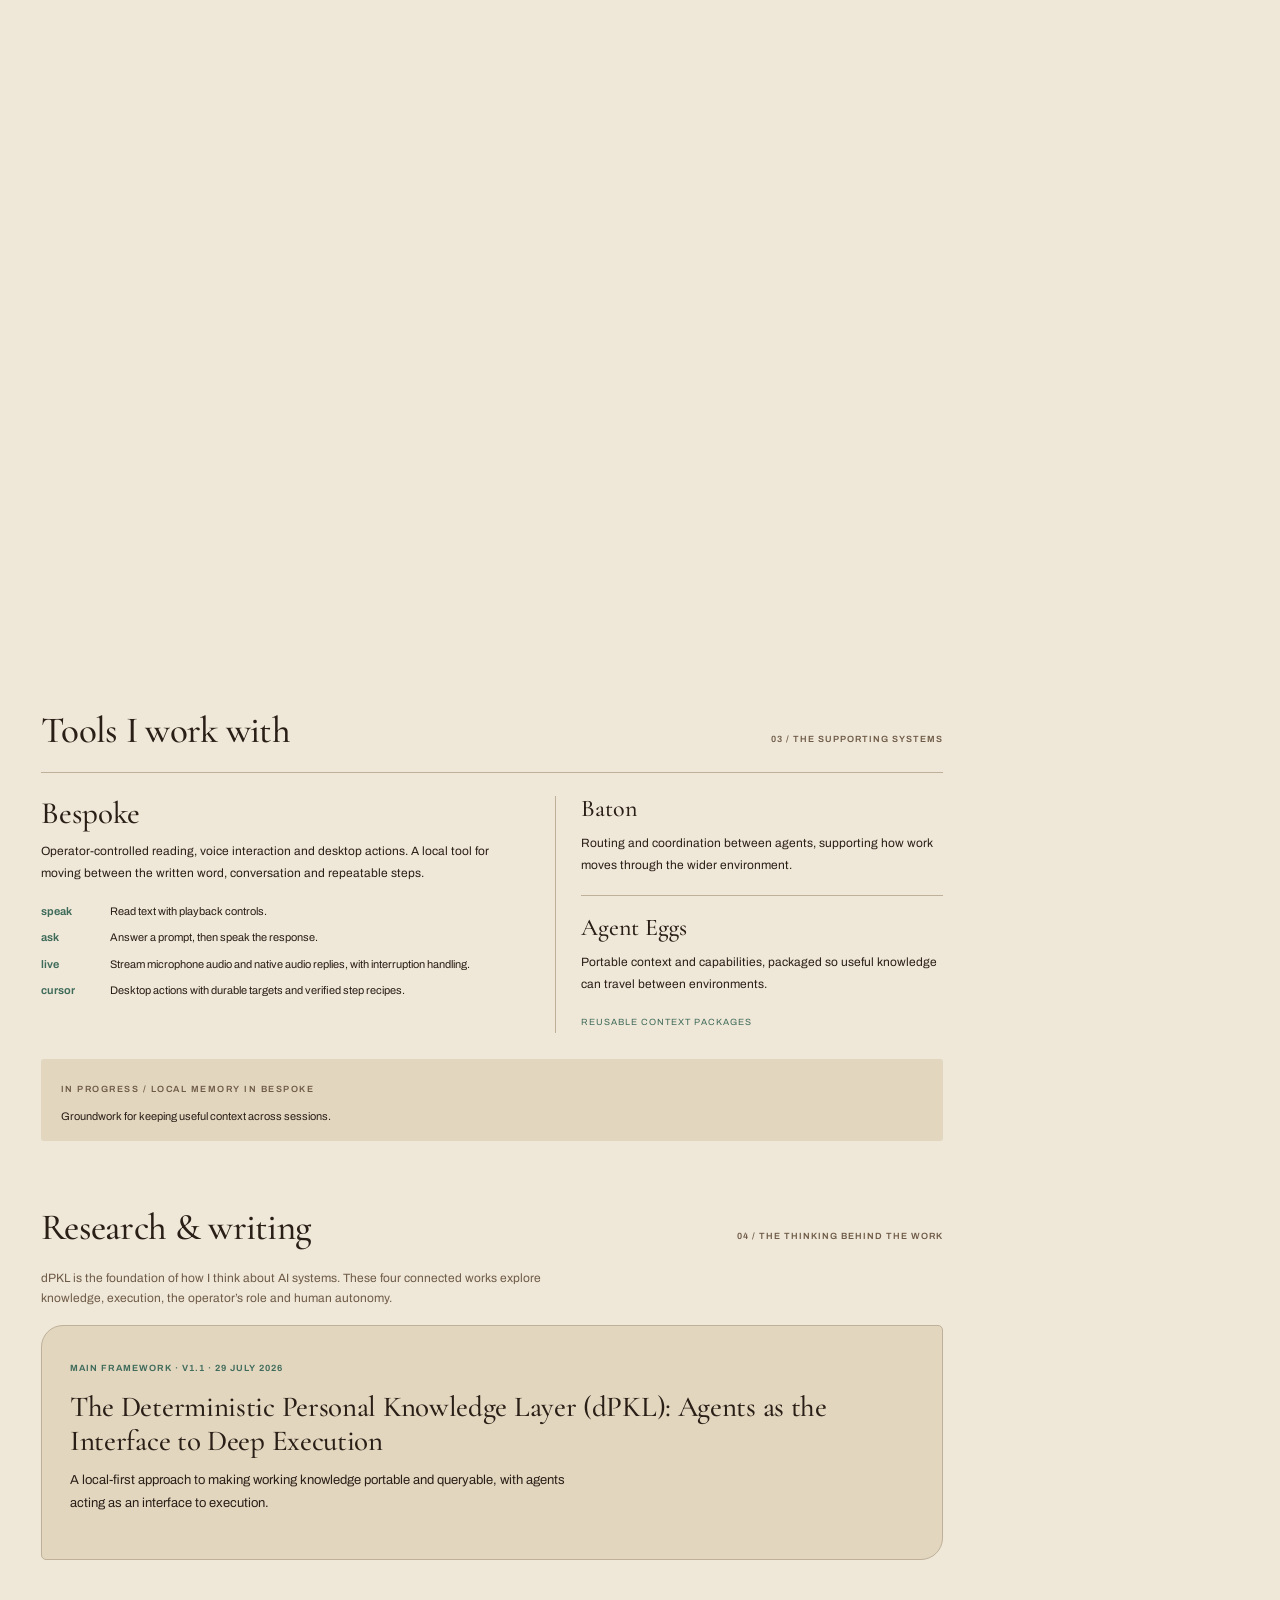
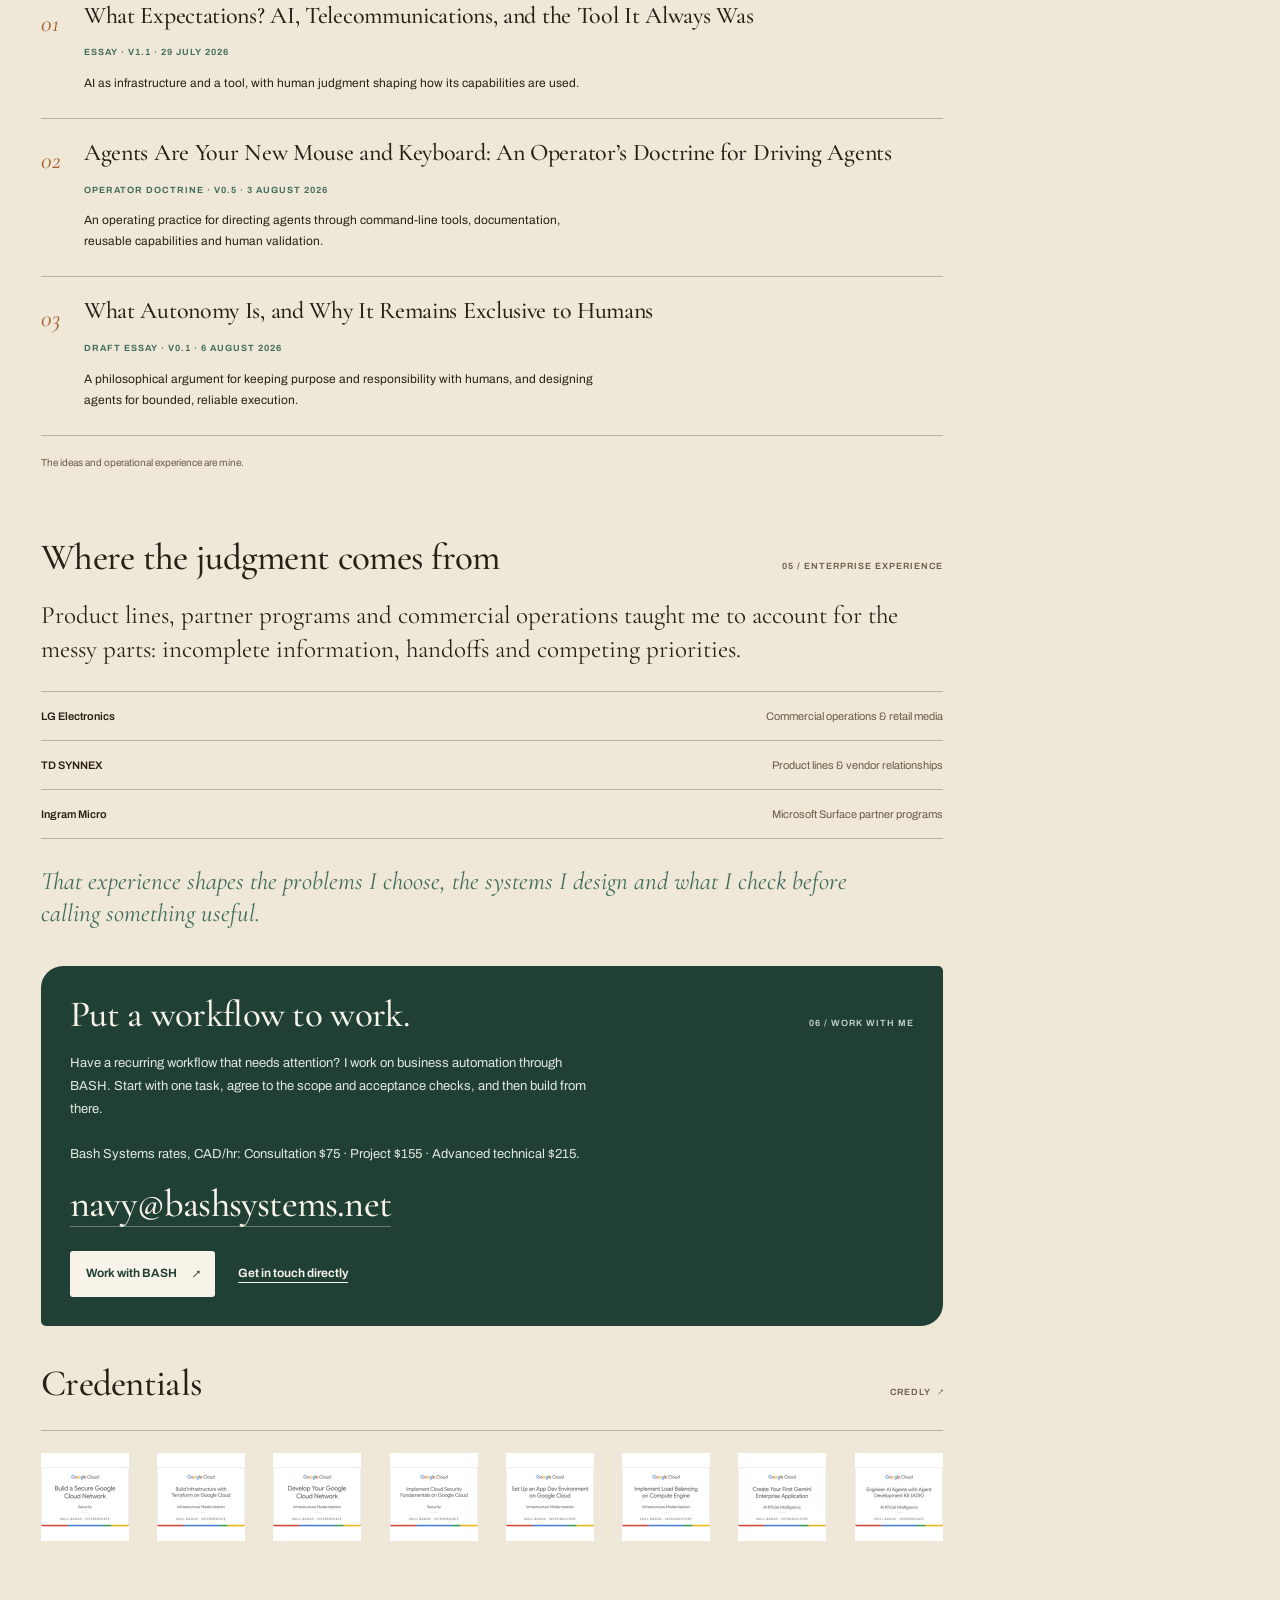
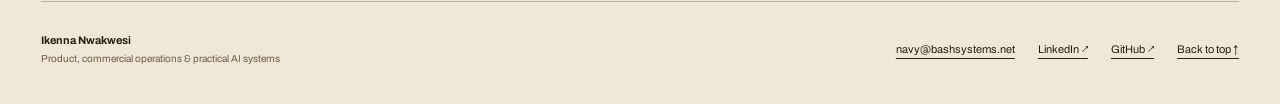
==== commit c189c201: "Make the build record a horizontal, scroll-driven timeline. Keep the typographic one-line entries an" ====
--- a/index.html
+++ b/index.html
@@ -111,35 +111,24 @@
 .bb-note .kicker{color:var(--muted);font-size:9px}
 .bb-note p{font:400 23px/1.3 var(--serif);margin:9px 0 12px}
 .bb-note small{font-size:10px;color:var(--muted)}
-.evidence{padding:40px 0 10px}
-.section-intro{font-size:12px;color:var(--muted);max-width:600px;margin:0 0 21px}
-.record-toolbar{display:flex;align-items:flex-end;justify-content:space-between;gap:20px;margin:0 0 14px}
-.record-toolbar .section-intro{margin:0}
-.record-switch{display:flex;gap:0;border-bottom:1px solid var(--line)}
-.record-switch button{appearance:none;background:none;border:0;border-bottom:2px solid transparent;margin-bottom:-1px;padding:4px 10px 7px;font:650 9px/1 var(--sans);letter-spacing:1.2px;text-transform:uppercase;color:var(--muted);cursor:pointer}
-.record-switch button[aria-selected="true"]{color:var(--ink);border-bottom-color:var(--ink)}
-.record-switch button:focus-visible{outline:3px solid var(--rust);outline-offset:3px}
-.record-list{list-style:none;margin:0;padding:0;border-top:1px solid var(--line)}
-.record-item{display:grid;grid-template-columns:138px 128px minmax(0,1fr);gap:8px 22px;align-items:baseline;padding:10px 2px;border-bottom:1px solid var(--line)}
-.record-date{font-size:10px;letter-spacing:.5px;text-transform:uppercase;color:var(--muted);font-variant-numeric:tabular-nums;white-space:nowrap}
+.evidence{padding:40px 0 18px}
+.section-intro{font-size:12px;color:var(--muted);max-width:600px;margin:0 0 16px}
+.record-hint{display:flex;justify-content:space-between;gap:16px;font-size:10px;text-transform:uppercase;letter-spacing:1.5px;font-weight:600;color:var(--muted);margin:0 0 8px}
+.record-pin-space{position:relative}
+.record-pin{position:relative;background:var(--paper);padding-bottom:8px;z-index:2}
+.record-reel{position:relative;width:100%;overflow:hidden;padding:10px 0 22px;outline:none}
+.record-track{display:flex;align-items:flex-start;gap:48px;width:max-content;margin:0;padding:0 72px 0 2px;list-style:none;position:relative;will-change:transform}
+.record-track:before{content:"";position:absolute;left:0;right:0;top:4px;height:1px;background:var(--line)}
+.record-item{flex:none;width:auto;position:relative;display:flex;flex-direction:row;align-items:baseline;gap:10px;padding:20px 4px 4px 0;color:inherit;text-decoration:none;white-space:nowrap}
+.record-tick{position:absolute;top:0;left:0;width:9px;height:9px;background:var(--green);border:2px solid var(--paper);border-radius:50%;box-sizing:border-box;transform:translateY(-4px)}
+.record-date{font-size:10px;letter-spacing:.5px;text-transform:uppercase;color:var(--muted);font-variant-numeric:tabular-nums}
 .record-project{font-size:9px;letter-spacing:1.1px;text-transform:uppercase;font-weight:650;color:var(--green)}
-.record-title{font:500 18px/1.3 var(--serif)}
-.record-item:target{background:var(--surface);box-shadow:inset 3px 0 0 var(--deep);padding-left:14px;margin-left:-12px;padding-right:10px}
-.record-item{opacity:0;transform:translateY(8px)}
-.record-list.is-in .record-item{animation:record-in .55s cubic-bezier(.16,1,.3,1) forwards;animation-delay:calc(var(--i,0) * 45ms)}
-@keyframes record-in{to{opacity:1;transform:none}}
-@media (prefers-reduced-motion:reduce){
-.record-item{opacity:1;transform:none;animation:none}
-}
-.evidence[data-record-view="timeline"] .record-list{border-top:0;margin-left:8px;padding-left:22px;border-left:1px solid var(--line)}
-.evidence[data-record-view="timeline"] .record-item{grid-template-columns:138px minmax(0,1fr);grid-template-areas:"date project" "title title";position:relative;padding:11px 0 12px 8px;border-bottom:0}
-.evidence[data-record-view="timeline"] .record-item+.record-item{padding-top:16px}
-.evidence[data-record-view="timeline"] .record-date{grid-area:date}
-.evidence[data-record-view="timeline"] .record-project{grid-area:project}
-.evidence[data-record-view="timeline"] .record-title{grid-area:title;font-size:20px}
-.evidence[data-record-view="timeline"] .record-item:before{content:"";position:absolute;left:-27px;top:14px;width:9px;height:9px;background:var(--green);border:2px solid var(--paper);border-radius:50%;box-sizing:border-box}
-.evidence[data-record-view="timeline"] .record-item:target{margin-left:-8px;padding-left:16px}
-.evidence[data-record-view="timeline"] .record-item:target:before{left:-19px}
+.record-dot{color:var(--muted);font-weight:400;font-size:11px;letter-spacing:0;text-transform:none}
+.record-title{font:500 20px/1.2 var(--serif);white-space:nowrap}
+.record-item:target,.record-item.is-target{background:var(--surface);box-shadow:inset 0 3px 0 var(--deep);padding-left:10px;margin-left:-10px;padding-right:10px}
+.record-item:target .record-tick,.record-item.is-target .record-tick{background:var(--deep)}
+.record-item:focus-visible{outline:3px solid var(--rust);outline-offset:6px}
+.record-pin-space.is-pinned .record-pin{position:sticky;top:calc(var(--cc-hdr,96px) + 8px);min-height:calc(100vh - var(--cc-hdr,96px) - 8px);box-sizing:border-box}
 .suite{padding:35px 0 10px}
 .suite-grid{display:grid;grid-template-columns:1.25fr 1fr;gap:30px;border-top:1px solid var(--line);padding-top:23px}
 .suite h3{font:500 31px/1.1 var(--serif);margin:0 0 11px}
@@ -213,14 +202,8 @@
 .bb-note{border-left:0;border-top:1px solid var(--line);padding:18px 0 0;margin-top:20px}
 .bb-note p{font-size:22px}
 .evidence{padding-top:31px}
-.record-toolbar{flex-direction:column;align-items:stretch;gap:12px;margin-bottom:10px}
-.record-item{grid-template-columns:auto 1fr;gap:2px 14px;padding:12px 0}
+.record-title{font-size:18px}
 .record-date{font-size:9px}
-.record-title{grid-column:1/-1;font-size:18px}
-.evidence[data-record-view="timeline"] .record-list{margin-left:4px;padding-left:18px}
-.evidence[data-record-view="timeline"] .record-item{grid-template-columns:auto 1fr;padding-left:6px}
-.evidence[data-record-view="timeline"] .record-item:before{left:-23px;width:8px;height:8px}
-.evidence[data-record-view="timeline"] .record-title{font-size:18px}
 .suite-grid{display:block}
 .support-tools{border-left:0;border-top:1px solid var(--line);padding:23px 0 0;margin-top:25px}
 .suite p{font-size:13px}
@@ -349,7 +332,7 @@
 <nav aria-label="On this page"><details class="tree" open><summary>On this page</summary><p class="tree-root">nwakwesi / work</p><ul>
 <li><a class="dir" href="#hero"><span class="n">00</span>Introduction</a></li>
 <li><a class="dir" href="#work"><span class="n">01</span>Case Studies &amp; Builds</a><ul><li><a href="#bespoke-case">Bespoke</a></li><li class="toc-project"><a href="#dia">DIA</a><a class="source-icon" href="https://github.com/mdvnavy/Dia" target="_blank" rel="noopener" aria-label="DIA on GitHub" title="DIA on GitHub"><svg viewBox="0 0 16 16" aria-hidden="true" focusable="false"><path fill="currentColor" d="M8 0C3.58 0 0 3.58 0 8c0 3.54 2.29 6.53 5.47 7.59.4.07.55-.17.55-.38 0-.19-.01-.82-.01-1.49-2.01.37-2.53-.49-2.69-.94-.09-.23-.48-.94-.82-1.13-.28-.15-.68-.52-.01-.53.63-.01 1.08.58 1.23.82.72 1.21 1.87.87 2.33.66.07-.52.28-.87.51-1.07-1.78-.2-3.64-.89-3.64-3.95 0-.87.31-1.59.82-2.15-.08-.2-.36-1.02.08-2.12 0 0 .67-.21 2.2.82A7.65 7.65 0 0 1 8 3.86c.68 0 1.36.09 2 .27 1.53-1.04 2.2-.82 2.2-.82.44 1.1.16 1.92.08 2.12.51.56.82 1.27.82 2.15 0 3.07-1.87 3.75-3.65 3.95.29.25.54.73.54 1.48 0 1.07-.01 1.93-.01 2.2 0 .21.15.46.55.38A8.013 8.013 0 0 0 16 8c0-4.42-3.58-8-8-8Z"/></svg></a></li><li><a href="#blackboard">Blackboard</a></li></ul></li>
-<li><a class="dir" href="#evidence"><span class="n">02</span>The build record</a><ul><li><a href="#dia-record">DIA build record</a></li><li><a href="#amazon-ads">Amazon Ads</a></li><li><a href="#bespoke-record">Bespoke desktop actions</a></li><li><a href="#family-tree">Family Tree</a></li><li><a href="#dia-savant">DIA: Savant build</a></li><li><a href="#tia">Tia</a></li><li><a href="#bespoke-cursor">Bespoke mini-cursor</a></li><li><a href="#bash-site">BASH site</a></li><li><a href="#components">Components catalog</a></li><li><a href="#petting-zoo">Navy’s Petting Zoo</a></li><li><a href="#this-site">This site</a></li><li><a href="#supporting-systems">Supporting systems</a></li></ul></li>
+<li><a class="dir" href="#evidence"><span class="n">02</span>The build record</a><ul><li><a href="#dia-record">DIA build record</a></li><li><a href="#amazon-ads">Amazon Ads</a></li><li><a href="#bespoke-record">Bespoke desktop actions</a></li><li><a href="#bespoke-cursor">Bespoke mini-cursor</a></li><li><a href="#bash-site">BASH site</a></li><li><a href="#supporting-systems">Supporting systems</a></li><li><a href="#tia">Tia</a></li><li><a href="#family-tree">Family Tree</a></li><li><a href="#dia-savant">DIA: Savant build</a></li><li><a href="#this-site">This site</a></li><li><a href="#components">Components catalog</a></li><li><a href="#petting-zoo">Navy’s Petting Zoo</a></li></ul></li>
 <li><a class="dir" href="#suite"><span class="n">03</span>Tools I work with</a><ul><li><a href="#bespoke">Bespoke</a></li><li><a href="#baton">Baton</a></li><li><a href="#agent-eggs">Agent Eggs</a></li><li><a href="#local-memory">Local memory · in progress</a></li></ul></li>
 <li><a class="dir" href="#research"><span class="n">04</span>Research &amp; writing</a></li>
 <li><a class="dir" href="#background"><span class="n">05</span>Enterprise experience</a></li>
@@ -367,28 +350,30 @@
 <div class="dia-visual" role="img" aria-label="DIA workflow: a discovery questionnaire is parsed and scored to generate a client profile, opportunity analysis and proposal draft."><div class="visual-label">From discovery to a starting point</div><div class="intake"><strong>Discovery questionnaire</strong><small>INPUT</small></div><div class="process">Parse / Validate / Score</div><div class="documents"><div class="document"><span class="doc-num">01</span><div><strong>Client profile</strong><small>The business and its context</small></div></div><div class="document"><span class="doc-num">02</span><div><strong>Opportunity analysis</strong><small>A structured assessment</small></div></div><div class="document"><span class="doc-num">03</span><div><strong>Proposal draft</strong><small>A document to review and refine</small></div></div></div></div>
 <details class="dia-detail"><summary>Design decisions &amp; what to inspect</summary><div class="detail-body"><p>The deterministic path makes the scoring and generated documents inspectable without relying on a model response. The agent can call the same functions rather than invent a separate scoring process.</p><p>The public repository includes parser and scoring logic, fixtures, tests and an evaluation harness. <a href="#dia-record">See the dated build record ↓</a></p></div></details></article>
 <article class="project blackboard" id="blackboard" aria-labelledby="bb-heading"><div><h3 id="bb-heading">Blackboard</h3><p class="lead">A visible record of work across people and agents.</p><p>A local viewer for file-based events: handoffs, shared artifacts and activity across the fleet. I use it in my own environment and refine it through practice.</p></div><div class="bb-note"><span class="kicker">The implementation choice</span><p>The record remains readable even when the viewer is down.</p><small>Events are plain JSON files.</small></div></article></section>
-<section id="evidence" class="evidence" data-record-view="index" aria-labelledby="evidence-heading"><div class="section-heading"><h2 id="evidence-heading">The build record</h2><span class="section-label">02 / Selected evidence</span></div>
-<div class="record-toolbar">
+<section id="evidence" class="evidence" aria-labelledby="evidence-heading">
+<div class="record-pin-space" id="record-pin-space">
+<div class="record-pin" id="record-pin">
+<div class="section-heading"><h2 id="evidence-heading">The build record</h2><span class="section-label">02 / Selected evidence</span></div>
 <p class="section-intro">A few dated implementation steps.</p>
-<div class="record-switch" role="tablist" aria-label="Build record layout">
-<button type="button" role="tab" id="record-view-index" aria-controls="record-list" aria-selected="true" data-view="index">Index</button>
-<button type="button" role="tab" id="record-view-timeline" aria-controls="record-list" aria-selected="false" data-view="timeline">Timeline</button>
+<p class="record-hint"><span>2026</span><span>Scroll to browse</span></p>
+<div class="record-reel" id="record-reel" role="region" aria-label="Build record timeline" tabindex="-1">
+<ol class="record-track" id="record-list">
+<li class="record-item" id="dia-record" tabindex="0"><span class="record-tick" aria-hidden="true"></span><span class="record-date">06–09 Jun 2026</span><span class="record-dot" aria-hidden="true">·</span><span class="record-project">DIA</span><span class="record-dot" aria-hidden="true">·</span><span class="record-title">From public demo to capture tooling</span></li>
+<li class="record-item" id="amazon-ads" tabindex="0"><span class="record-tick" aria-hidden="true"></span><span class="record-date">27–28 Jul 2026</span><span class="record-dot" aria-hidden="true">·</span><span class="record-project">Amazon Ads</span><span class="record-dot" aria-hidden="true">·</span><span class="record-title">A queryable reporting pipeline</span></li>
+<li class="record-item" id="bespoke-record" tabindex="0"><span class="record-tick" aria-hidden="true"></span><span class="record-date">08 Oct 2026</span><span class="record-dot" aria-hidden="true">·</span><span class="record-project">Bespoke</span><span class="record-dot" aria-hidden="true">·</span><span class="record-title">Repeatable desktop actions</span></li>
+<li class="record-item" id="bespoke-cursor" tabindex="0"><span class="record-tick" aria-hidden="true"></span><span class="record-date">09 Oct–17 Nov 2026</span><span class="record-dot" aria-hidden="true">·</span><span class="record-project">Bespoke</span><span class="record-dot" aria-hidden="true">·</span><span class="record-title">Mini-cursor chat, native capture and the Navy companion</span></li>
+<li class="record-item" id="bash-site" tabindex="0"><span class="record-tick" aria-hidden="true"></span><span class="record-date">09 Oct–18 Nov 2026</span><span class="record-dot" aria-hidden="true">·</span><span class="record-project">BASH site</span><span class="record-dot" aria-hidden="true">·</span><span class="record-title">Services, clay launch, booking routes and intake</span></li>
+<li class="record-item" id="supporting-systems" tabindex="0"><span class="record-tick" aria-hidden="true"></span><span class="record-date">10 Oct–13 Nov 2026</span><span class="record-dot" aria-hidden="true">·</span><span class="record-project">Supporting systems</span><span class="record-dot" aria-hidden="true">·</span><span class="record-title">The smaller repos the main work runs on</span></li>
+<li class="record-item" id="tia" tabindex="0"><span class="record-tick" aria-hidden="true"></span><span class="record-date">11 Oct–15 Nov 2026</span><span class="record-dot" aria-hidden="true">·</span><span class="record-project">Tia</span><span class="record-dot" aria-hidden="true">·</span><span class="record-title">Output canvas, gated exports and workspace rebuild</span></li>
+<li class="record-item" id="family-tree" tabindex="0"><span class="record-tick" aria-hidden="true"></span><span class="record-date">16–23 Oct 2026</span><span class="record-dot" aria-hidden="true">·</span><span class="record-project">Family Tree</span><span class="record-dot" aria-hidden="true">·</span><span class="record-title">Nwakwesi family record</span></li>
+<li class="record-item" id="dia-savant" tabindex="0"><span class="record-tick" aria-hidden="true"></span><span class="record-date">23 Oct 2026</span><span class="record-dot" aria-hidden="true">·</span><span class="record-project">DIA</span><span class="record-dot" aria-hidden="true">·</span><span class="record-title">Persona v1.2 and the Savant scoring build</span></li>
+<li class="record-item" id="this-site" tabindex="0"><span class="record-tick" aria-hidden="true"></span><span class="record-date">23 Oct–15 Nov 2026</span><span class="record-dot" aria-hidden="true">·</span><span class="record-project">This site</span><span class="record-dot" aria-hidden="true">·</span><span class="record-title">The business card and the November redesign</span></li>
+<li class="record-item" id="components" tabindex="0"><span class="record-tick" aria-hidden="true"></span><span class="record-date">23 Oct–17 Nov 2026</span><span class="record-dot" aria-hidden="true">·</span><span class="record-project">Components</span><span class="record-dot" aria-hidden="true">·</span><span class="record-title">Icons, prototypes and reference sections</span></li>
+<li class="record-item" id="petting-zoo" tabindex="0"><span class="record-tick" aria-hidden="true"></span><span class="record-date">16–17 Nov 2026</span><span class="record-dot" aria-hidden="true">·</span><span class="record-project">Navy’s Petting Zoo</span><span class="record-dot" aria-hidden="true">·</span><span class="record-title">The cast, their reactions, and a day/night world</span></li>
+</ol>
 </div>
 </div>
-<ol class="record-list" id="record-list">
-<li class="record-item" id="dia-record" style="--i:0" tabindex="-1"><span class="record-date">06–09 Jun 2026</span><span class="record-project">DIA</span><span class="record-title">From public demo to capture tooling</span></li>
-<li class="record-item" id="amazon-ads" style="--i:1" tabindex="-1"><span class="record-date">27–28 Jul 2026</span><span class="record-project">Amazon Ads</span><span class="record-title">A queryable reporting pipeline</span></li>
-<li class="record-item" id="bespoke-record" style="--i:2" tabindex="-1"><span class="record-date">08 Oct 2026</span><span class="record-project">Bespoke</span><span class="record-title">Repeatable desktop actions</span></li>
-<li class="record-item" id="family-tree" style="--i:3" tabindex="-1"><span class="record-date">16–23 Oct 2026</span><span class="record-project">Family Tree</span><span class="record-title">Nwakwesi family record</span></li>
-<li class="record-item" id="dia-savant" style="--i:4" tabindex="-1"><span class="record-date">23 Oct 2026</span><span class="record-project">DIA</span><span class="record-title">Persona v1.2 and the Savant scoring build</span></li>
-<li class="record-item" id="tia" style="--i:5" tabindex="-1"><span class="record-date">11 Oct–15 Nov 2026</span><span class="record-project">Tia</span><span class="record-title">Output canvas, gated exports and workspace rebuild</span></li>
-<li class="record-item" id="bespoke-cursor" style="--i:6" tabindex="-1"><span class="record-date">09 Oct–17 Nov 2026</span><span class="record-project">Bespoke</span><span class="record-title">Mini-cursor chat, native capture and the Navy companion</span></li>
-<li class="record-item" id="bash-site" style="--i:7" tabindex="-1"><span class="record-date">09 Oct–18 Nov 2026</span><span class="record-project">BASH site</span><span class="record-title">Services, clay launch, booking routes and intake</span></li>
-<li class="record-item" id="components" style="--i:8" tabindex="-1"><span class="record-date">23 Oct–17 Nov 2026</span><span class="record-project">Components</span><span class="record-title">Icons, prototypes and reference sections</span></li>
-<li class="record-item" id="petting-zoo" style="--i:9" tabindex="-1"><span class="record-date">16–17 Nov 2026</span><span class="record-project">Navy’s Petting Zoo</span><span class="record-title">The cast, their reactions, and a day/night world</span></li>
-<li class="record-item" id="this-site" style="--i:10" tabindex="-1"><span class="record-date">23 Oct–15 Nov 2026</span><span class="record-project">This site</span><span class="record-title">The business card and the November redesign</span></li>
-<li class="record-item" id="supporting-systems" style="--i:11" tabindex="-1"><span class="record-date">10 Oct–13 Nov 2026</span><span class="record-project">Supporting systems</span><span class="record-title">The smaller repos the main work runs on</span></li>
-</ol></section>
+</div></section>
 <section class="suite" id="suite" aria-labelledby="suite-heading"><div class="section-heading"><h2 id="suite-heading">Tools I work with</h2><span class="section-label">03 / The supporting systems</span></div><div class="suite-grid"><article id="bespoke"><h3>Bespoke</h3><p>Operator-controlled reading, voice interaction and desktop actions. A local tool for moving between the written word, conversation and repeatable steps.</p><dl class="suite-mode"><dt>speak</dt><dd>Read text with playback controls.</dd><dt>ask</dt><dd>Answer a prompt, then speak the response.</dd><dt>live</dt><dd>Stream microphone audio and native audio replies, with interruption handling.</dd><dt>cursor</dt><dd>Desktop actions with durable targets and verified step recipes.</dd></dl></article><div class="support-tools"><article id="baton"><h3>Baton</h3><p>Routing and coordination between agents, supporting how work moves through the wider environment.</p></article><article id="agent-eggs"><h3>Agent Eggs</h3><p>Portable context and capabilities, packaged so useful knowledge can travel between environments.</p><small>Reusable context packages</small></article></div></div><aside id="exploring" class="unfinished"><span class="kicker">In progress / Local memory in Bespoke</span><p id="local-memory">Groundwork for keeping useful context across sessions.</p></aside></section>
 <section id="research" class="research" aria-labelledby="research-heading">
 <div class="section-heading"><h2 id="research-heading">Research &amp; writing</h2><span class="section-label">04 / The thinking behind the work</span></div>
@@ -456,5 +441,6 @@
 </dialog>
 <noscript><p><a href="https://script.google.com/macros/s/AKfycbwg6ZbVfSHS0-ApjUwGxPZkLOzrHJnPtWfqv4Kylj2Vq20z4rra70MfnhUVaSTuBW4P8w/exec?view=card">Open the business card</a></p></noscript>
 <script src="assets/business-card/portfolio-card.js" defer></script>
+<script src="assets/horizontal-reel.js"></script>
 <script src="assets/mockup/mockup.js"></script>
-<script src="assets/record-list.js" defer></script></body></html>
+<script src="assets/record-list.js"></script></body></html>
--- a/assets/mockup/mockup.css
+++ b/assets/mockup/mockup.css
@@ -43,7 +43,7 @@
 .cc-baton-card .id{color:#F8F3E9;font-weight:600}
 .cc-baton-card .c{color:#9FB5A9}
 .cc-reel-hint{display:flex;justify-content:space-between;gap:16px;font-size:10px;text-transform:uppercase;letter-spacing:1.5px;font-weight:600;color:var(--muted);margin:8px 0 0}
-@media(max-width:900px){.cc-reel{width:100vw;margin-left:calc(50% - 50vw)}.cc-reel-track{padding:0 28px}}
+@media(max-width:900px){.cc-reel{width:100vw;margin-left:calc(50% - 50vw)}.cc-reel-track{padding:0 28px}.record-reel{width:100vw;margin-left:calc(50% - 50vw)}.record-track{padding-right:28px}}
 @media(max-width:760px),(hover:none){
   .cc-reel{overflow-x:auto;scroll-snap-type:x proximity;scrollbar-width:none;-webkit-overflow-scrolling:touch}
   .cc-reel::-webkit-scrollbar{display:none}
@@ -51,6 +51,14 @@
   .cc-shot{scroll-snap-align:start}
   .cc-shot img,.cc-baton-card{height:calc(var(--h) * .62)}
   .cc-baton-card{width:290px;padding:16px 17px;font-size:10.5px}
+}
+@media(max-width:760px){
+  .record-pin{position:static}
+  .record-pin-space{height:auto!important}
+  .record-reel{width:100vw;margin-left:calc(50% - 50vw);overflow-x:auto;scroll-snap-type:x proximity;scrollbar-width:none;-webkit-overflow-scrolling:touch}
+  .record-reel::-webkit-scrollbar{display:none}
+  .record-track{transform:none!important;padding:0 21px}
+  .record-item{scroll-snap-align:start}
 }
 
 /* 3. BUILDS index word and the two-up */
@@ -107,6 +115,11 @@
   .cc-intro,.cc-intro *,.cc-shot img,.cc-case img,.wrap>.header{transition:none!important;animation:none!important}
   .cc-reel{overflow-x:auto}
   .cc-reel-track{transform:none!important}
+  .record-pin{position:static}
+  .record-pin-space{height:auto!important}
+  .record-reel{overflow-x:auto;scrollbar-width:none}
+  .record-reel::-webkit-scrollbar{display:none}
+  .record-track{transform:none!important}
 }
 
 
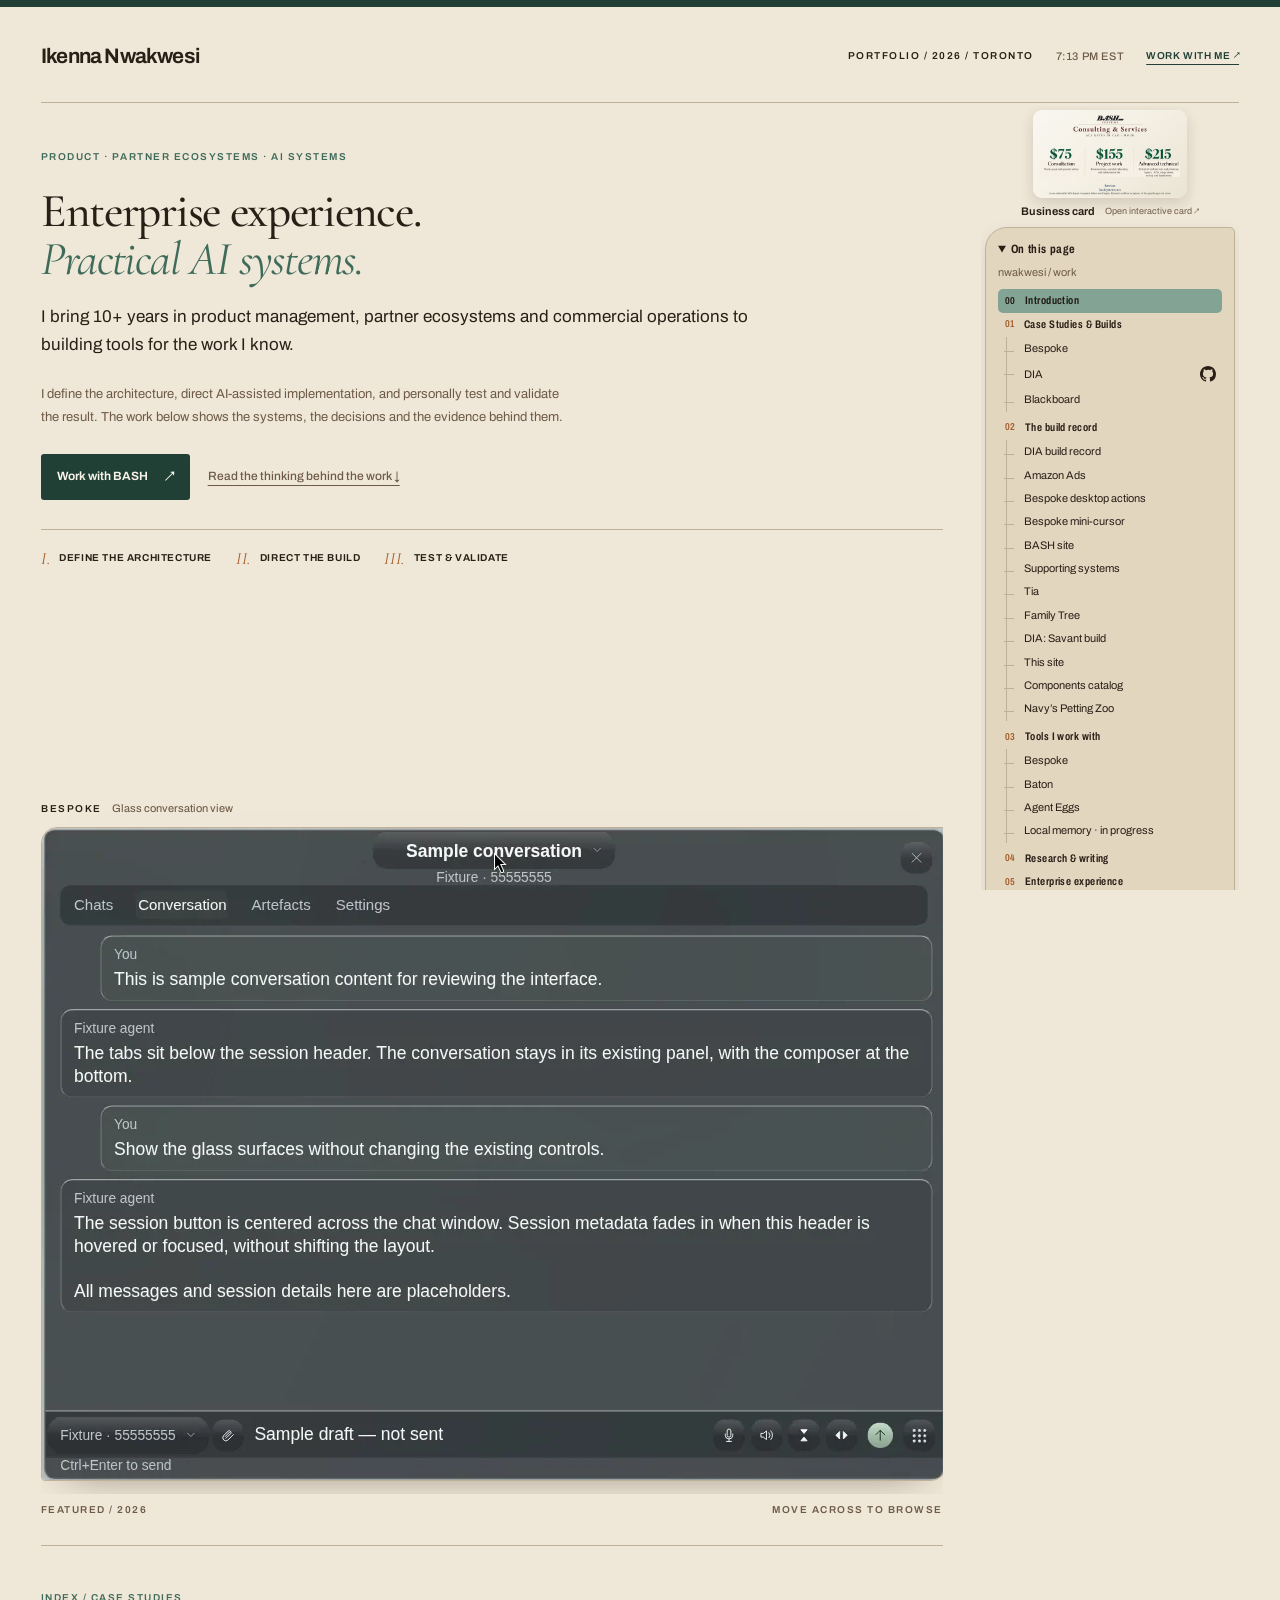
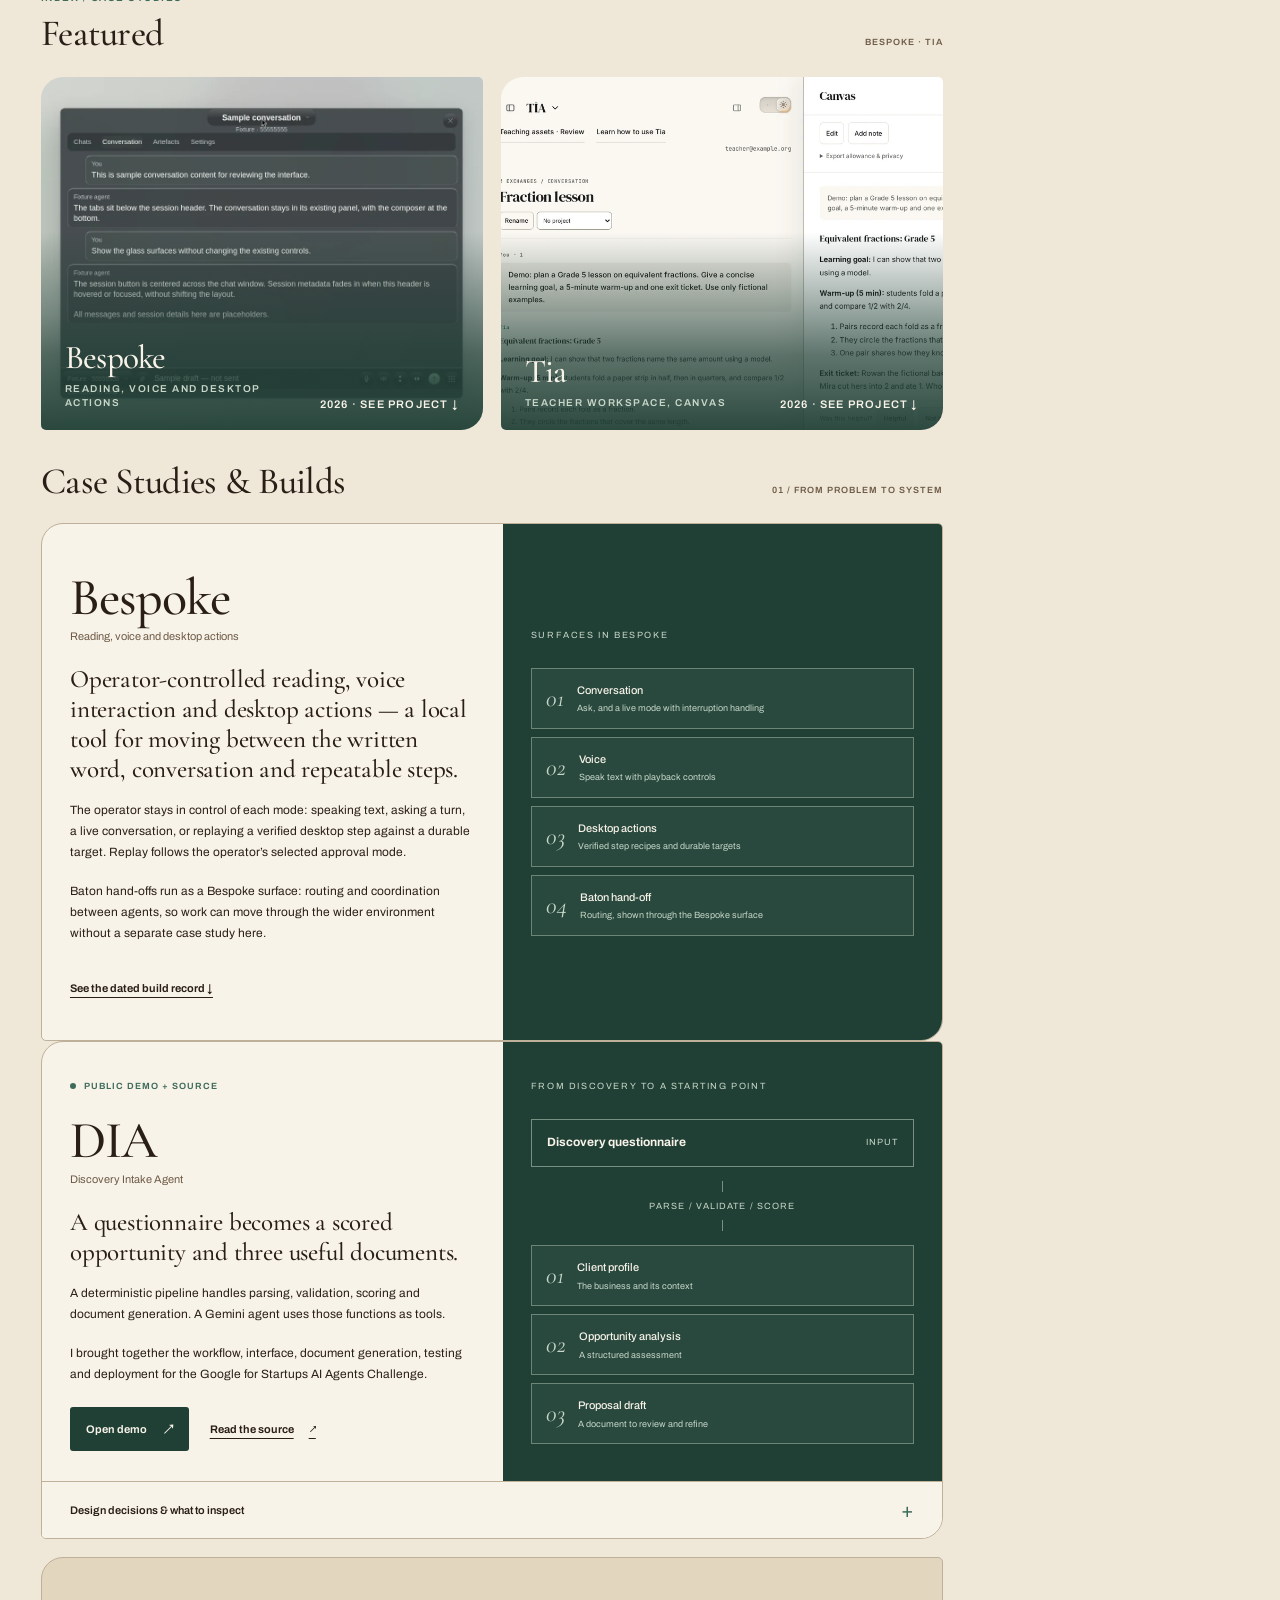
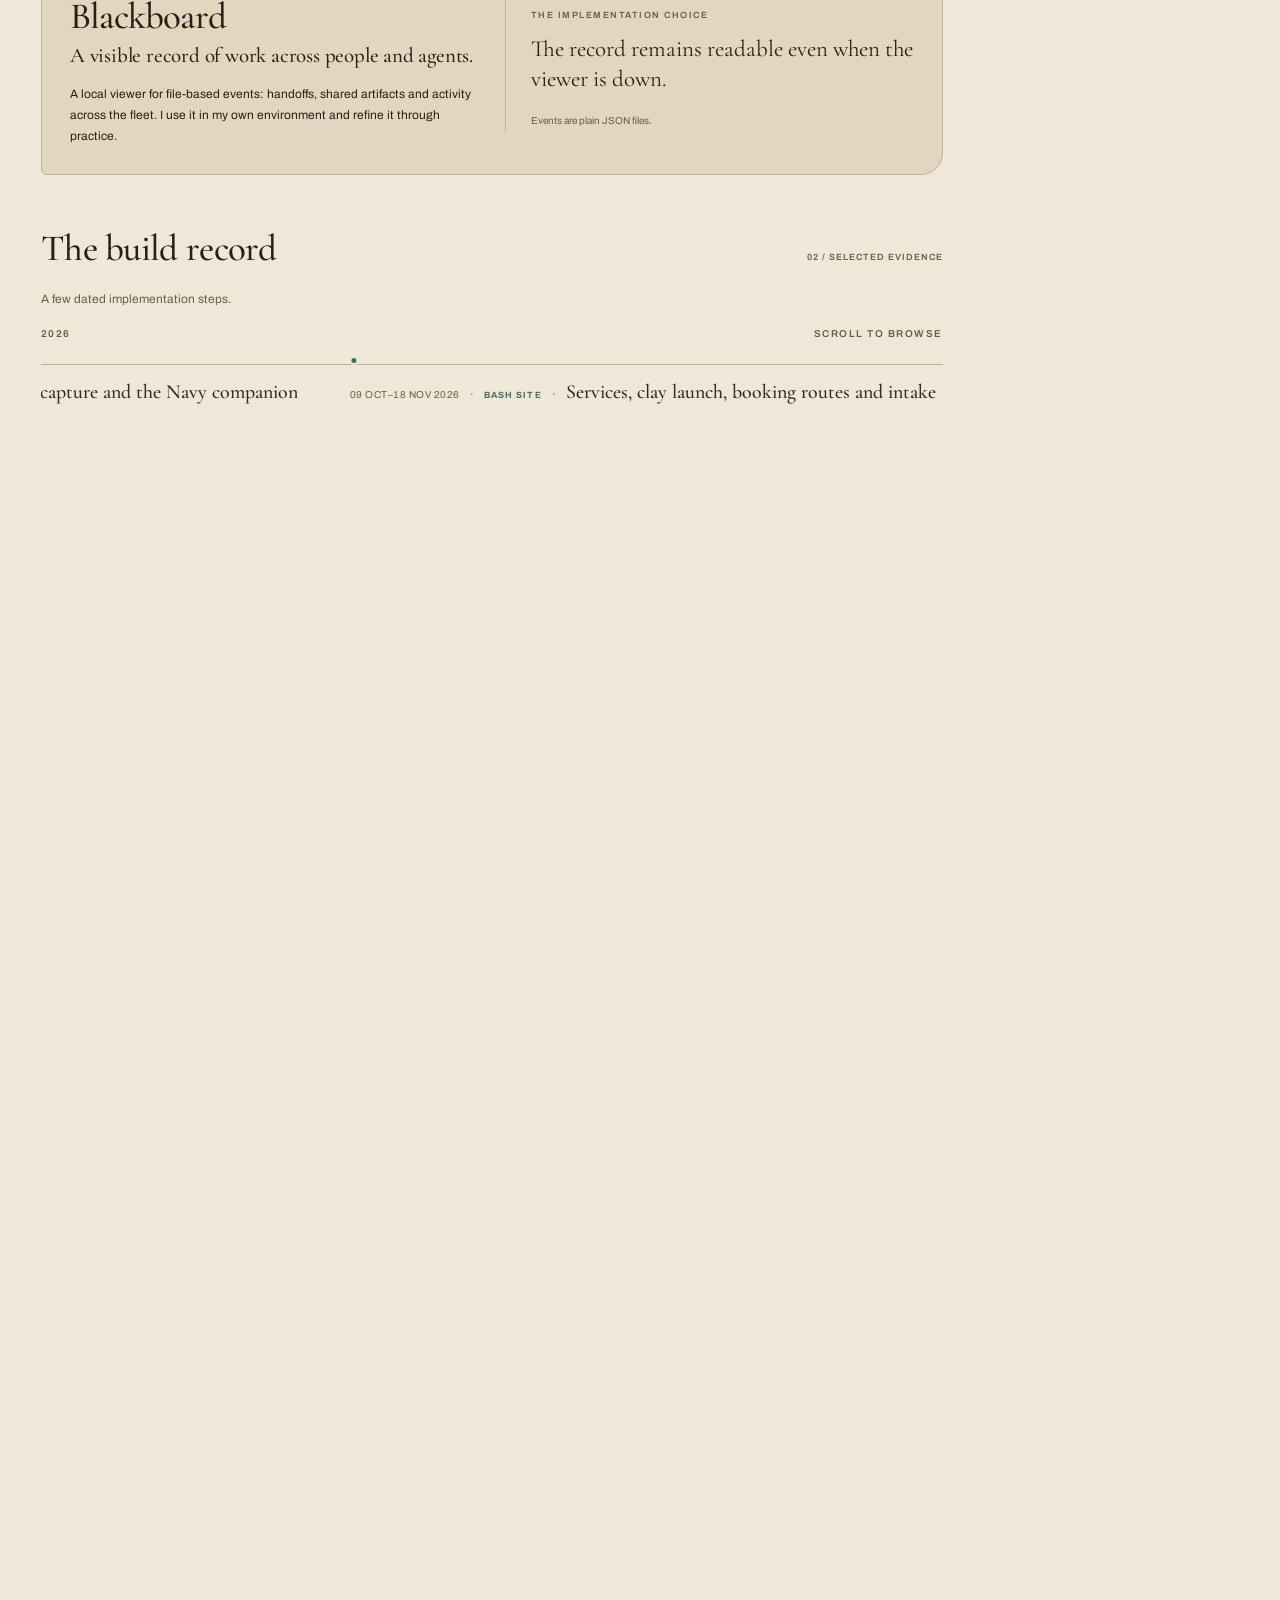
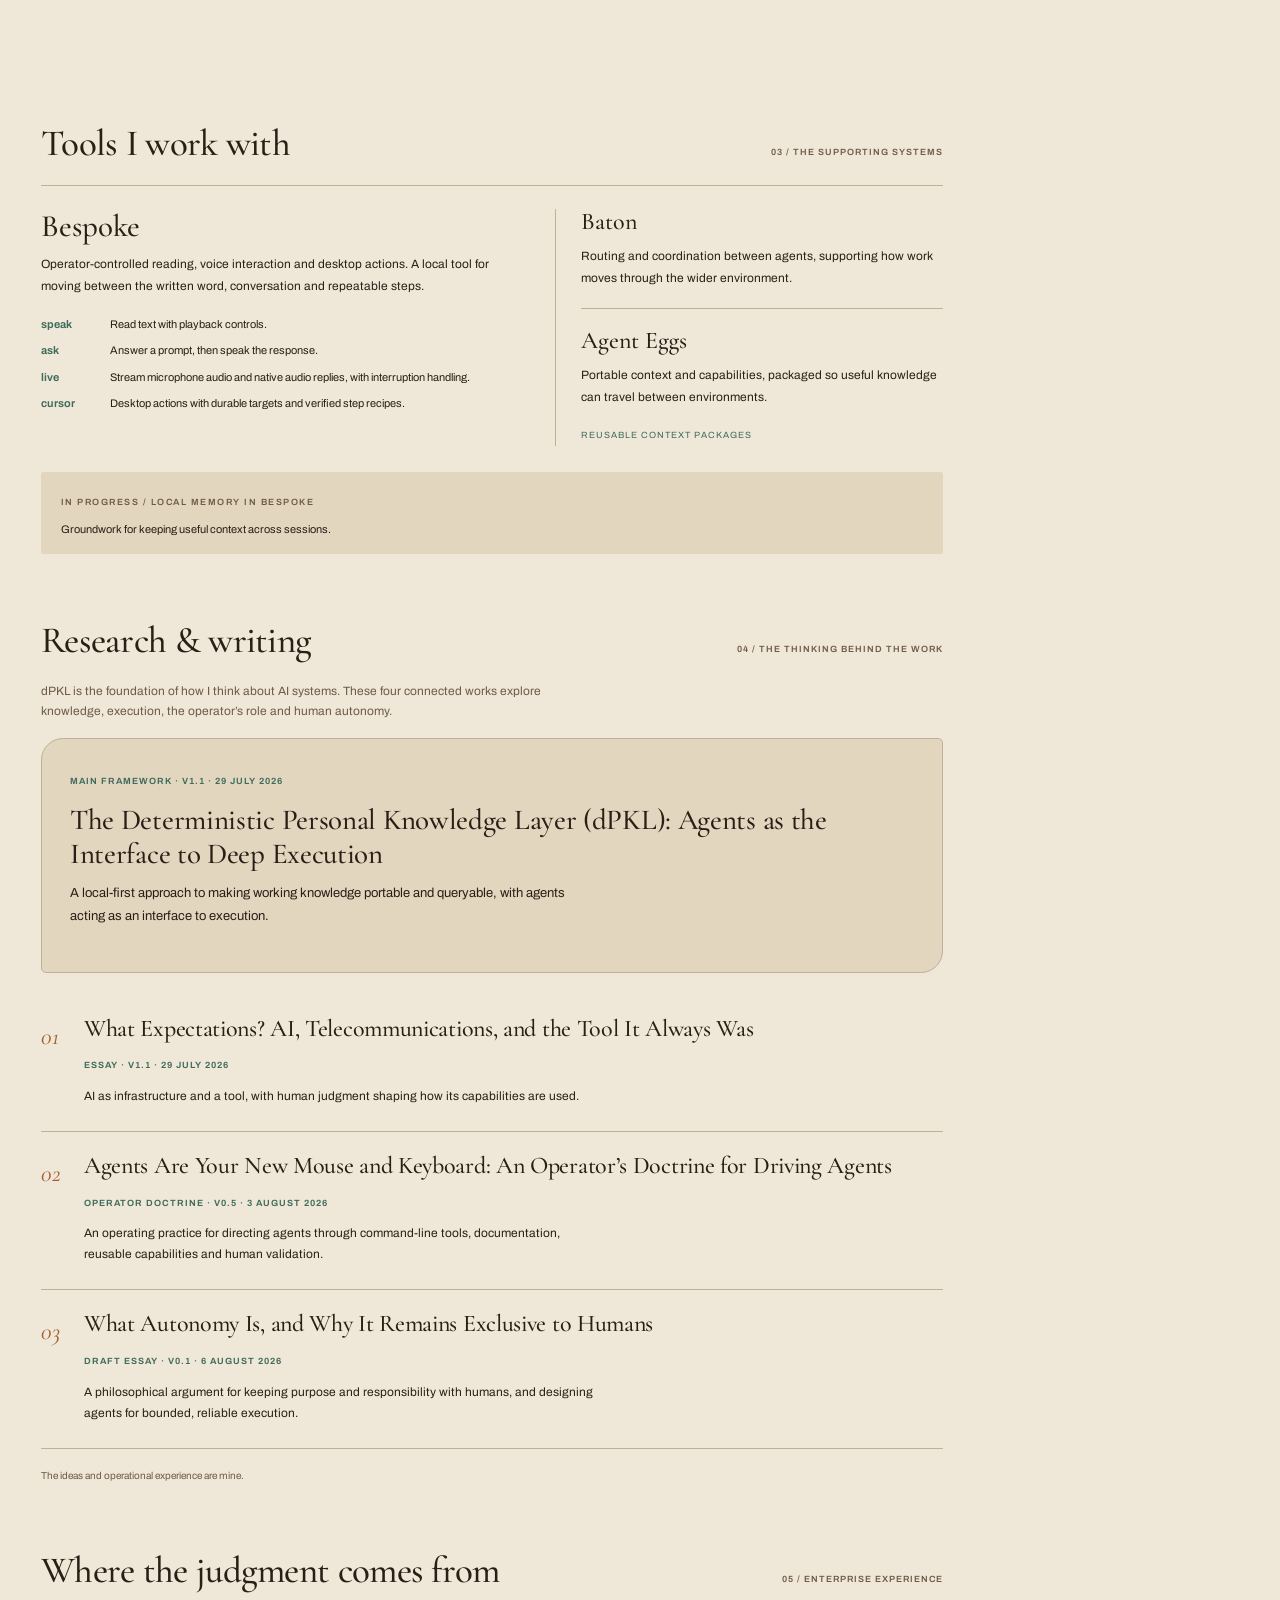
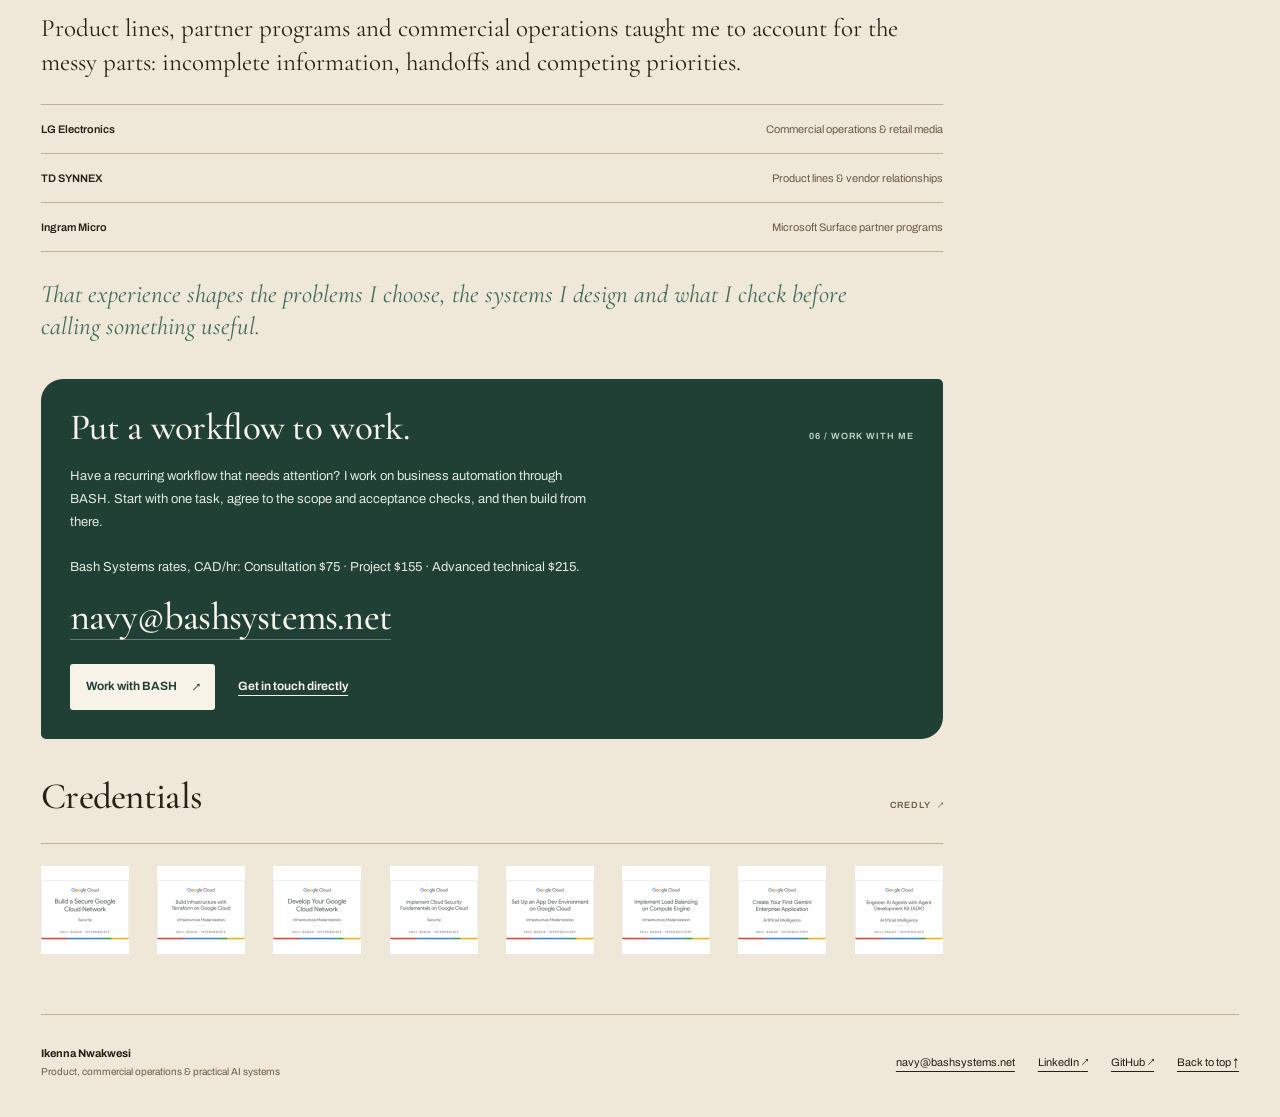
==== commit fc524473: "Tighten the build-record pin so the next section sits up close. The sticky pin was stretched to the " ====
--- a/index.html
+++ b/index.html
@@ -128,7 +128,7 @@
 .record-item:target,.record-item.is-target{background:var(--surface);box-shadow:inset 0 3px 0 var(--deep);padding-left:10px;margin-left:-10px;padding-right:10px}
 .record-item:target .record-tick,.record-item.is-target .record-tick{background:var(--deep)}
 .record-item:focus-visible{outline:3px solid var(--rust);outline-offset:6px}
-.record-pin-space.is-pinned .record-pin{position:sticky;top:calc(var(--cc-hdr,96px) + 8px);min-height:calc(100vh - var(--cc-hdr,96px) - 8px);box-sizing:border-box}
+.record-pin-space.is-pinned .record-pin{position:sticky;top:calc(var(--cc-hdr,96px) + 8px)}
 .suite{padding:35px 0 10px}
 .suite-grid{display:grid;grid-template-columns:1.25fr 1fr;gap:30px;border-top:1px solid var(--line);padding-top:23px}
 .suite h3{font:500 31px/1.1 var(--serif);margin:0 0 11px}
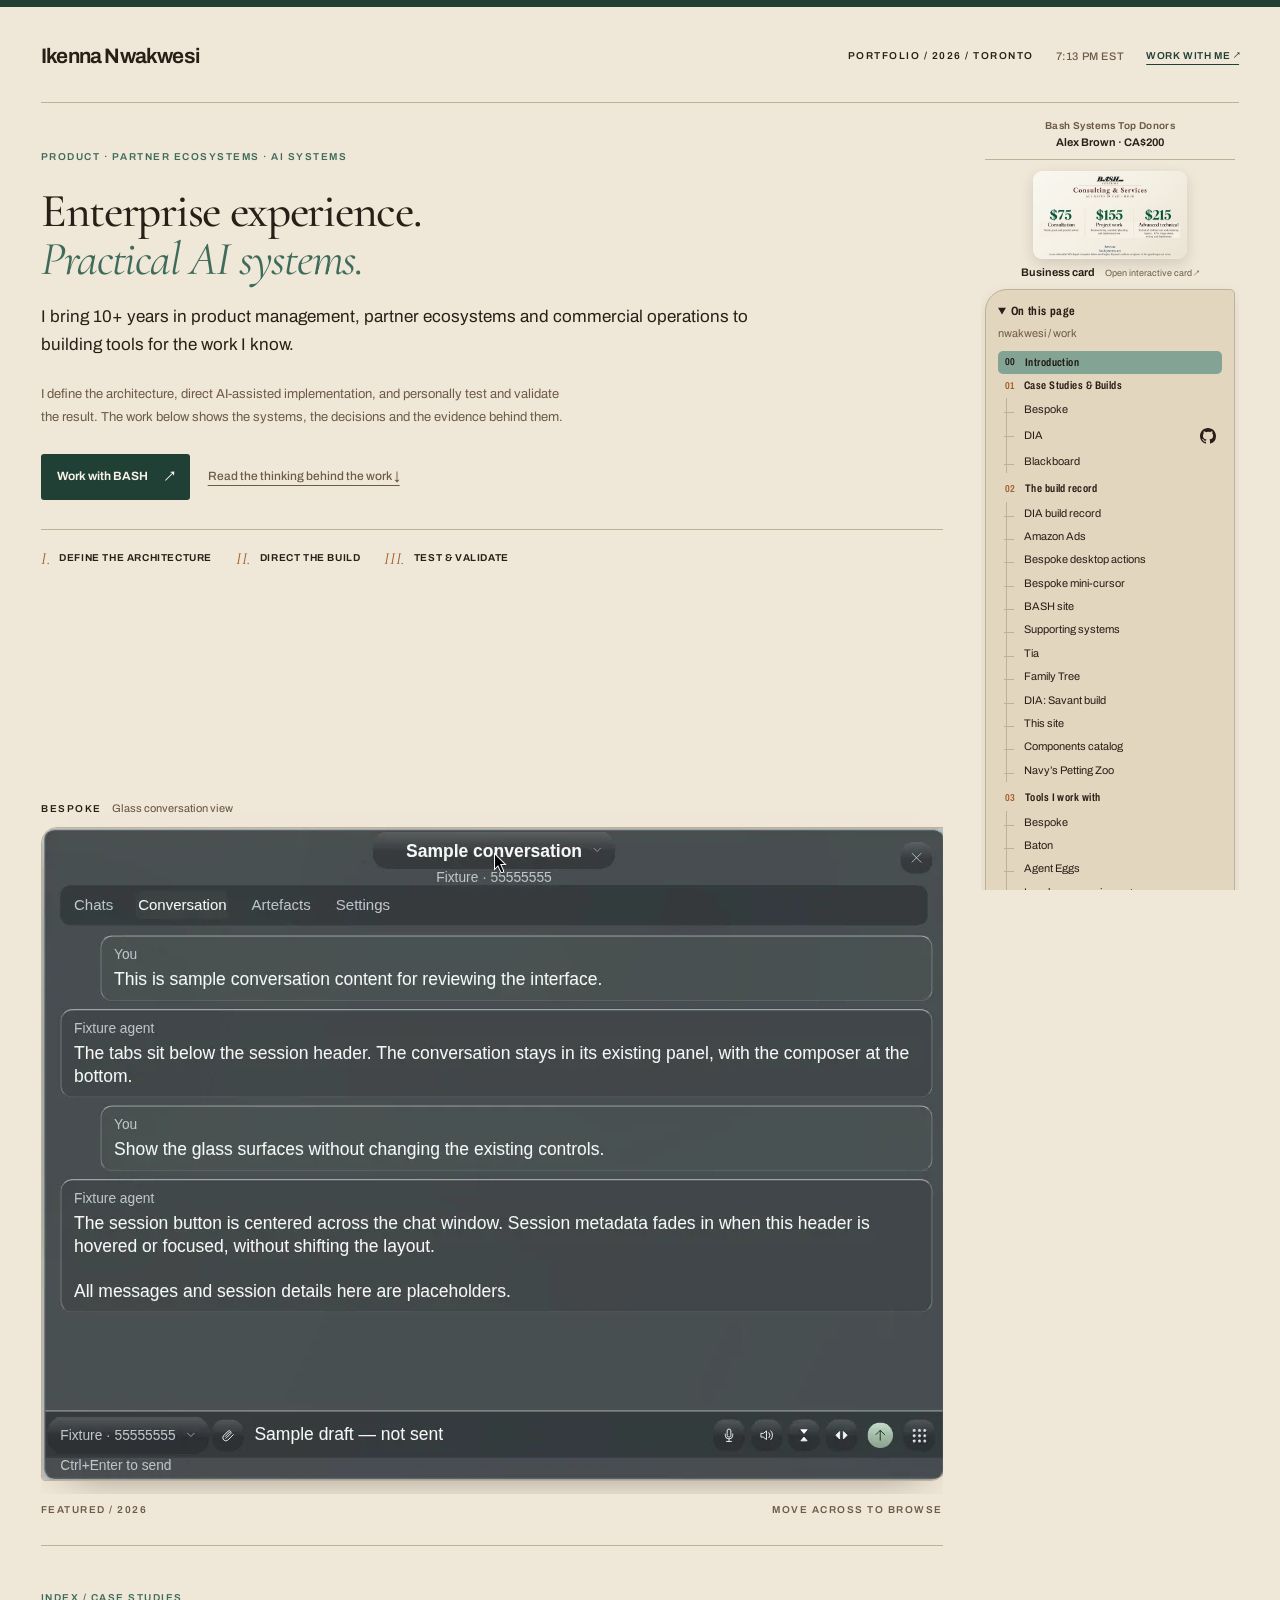
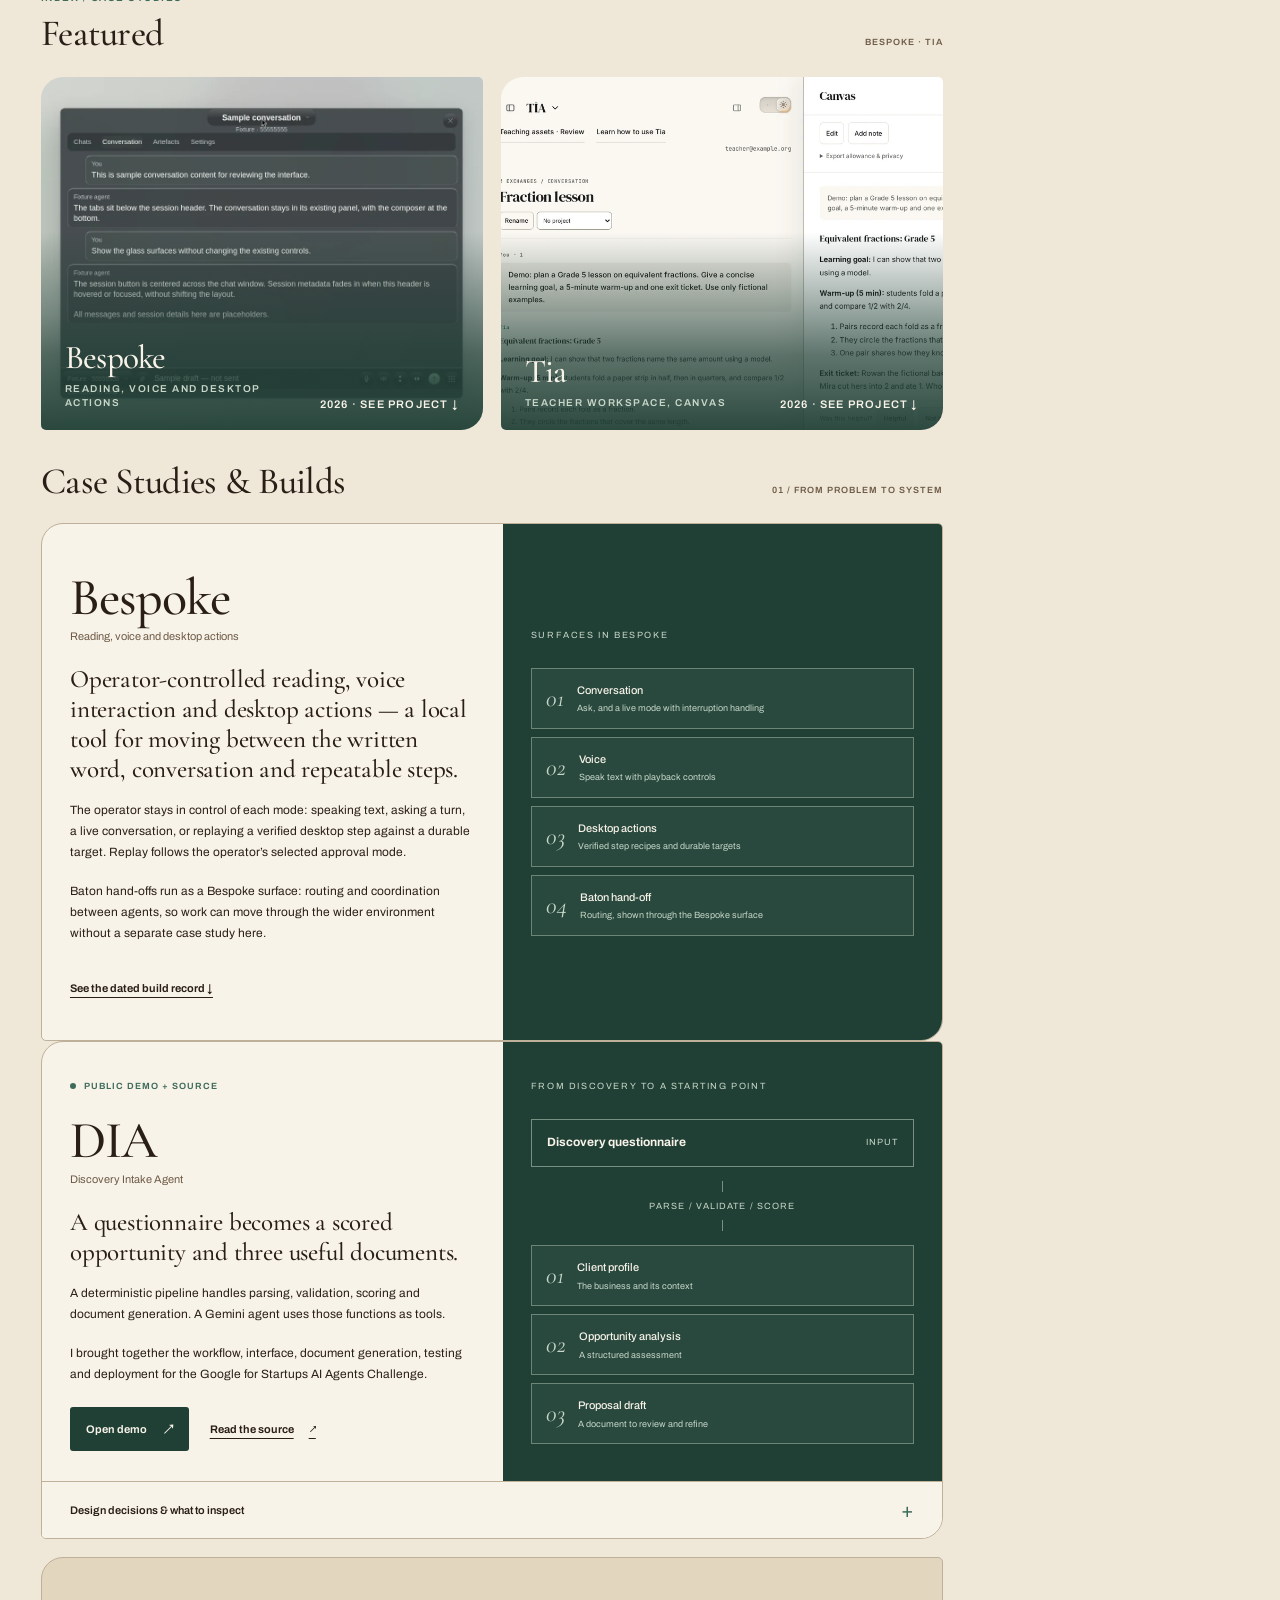
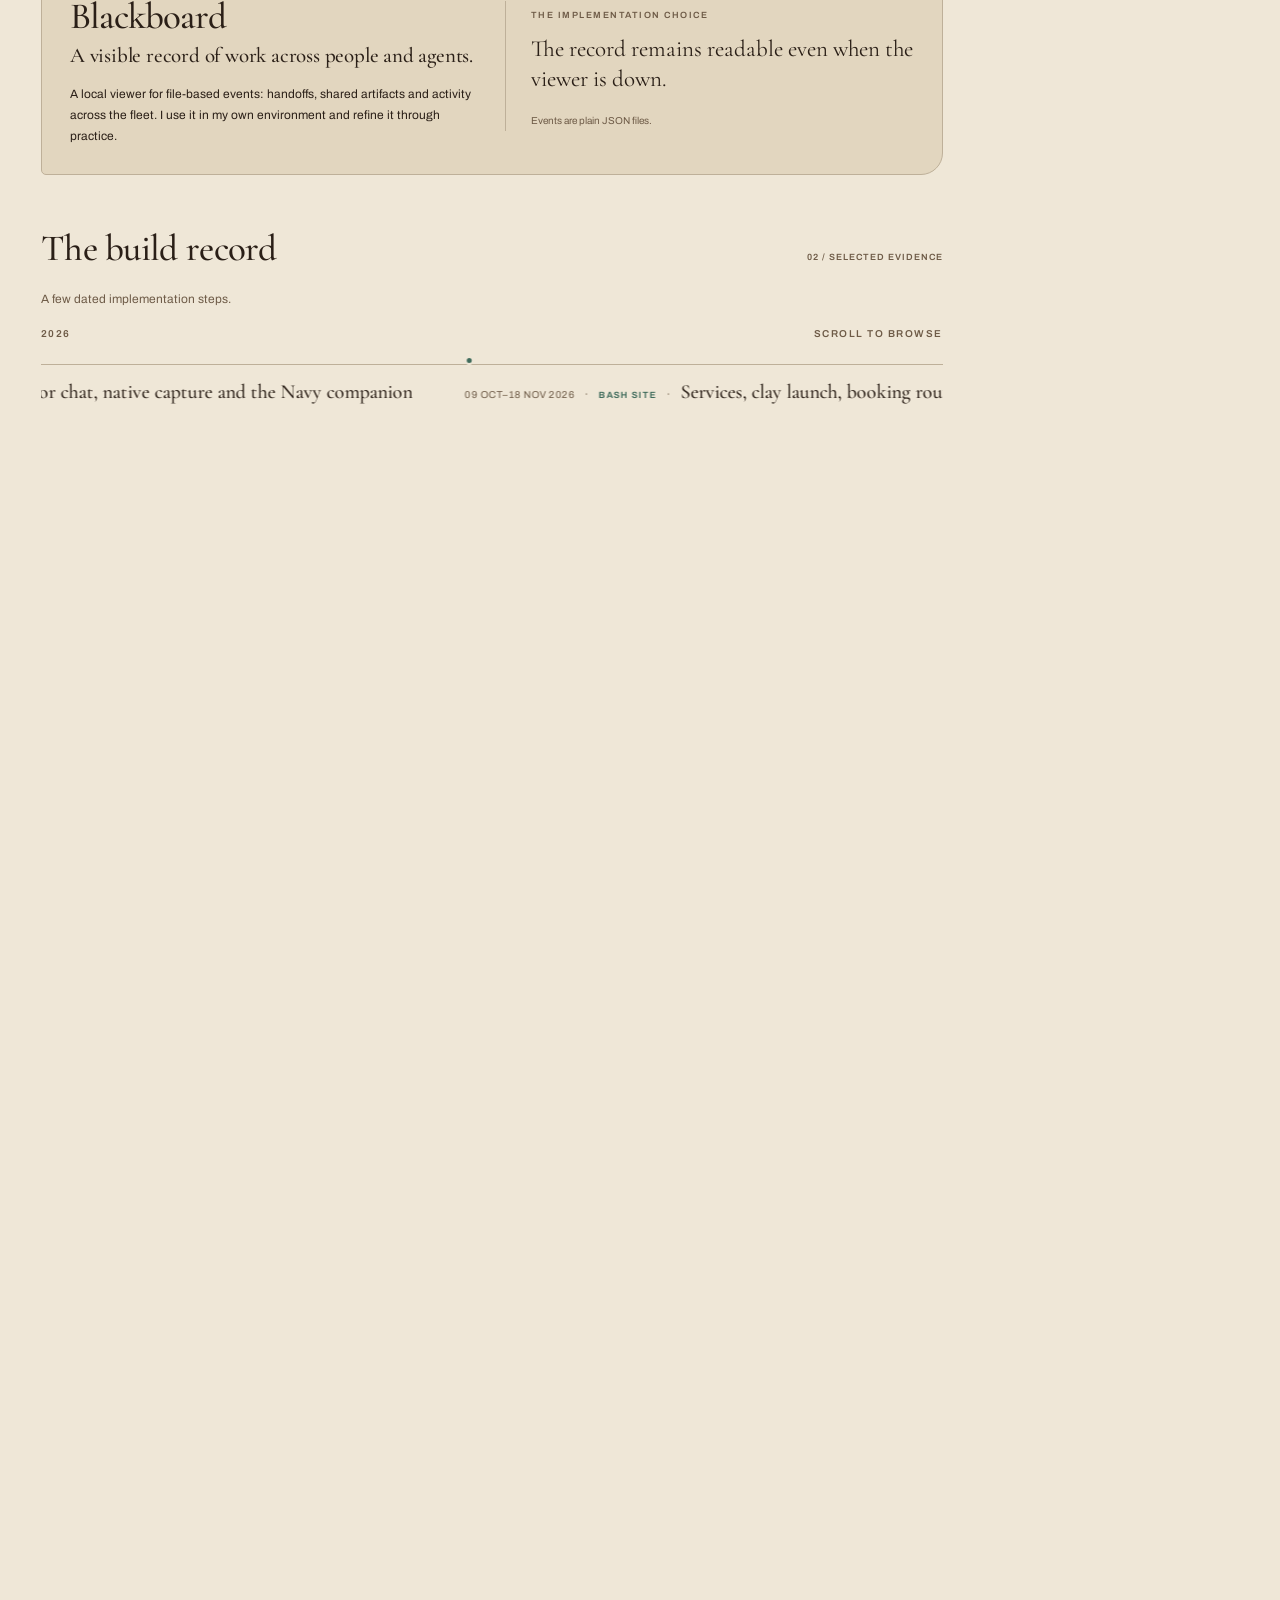
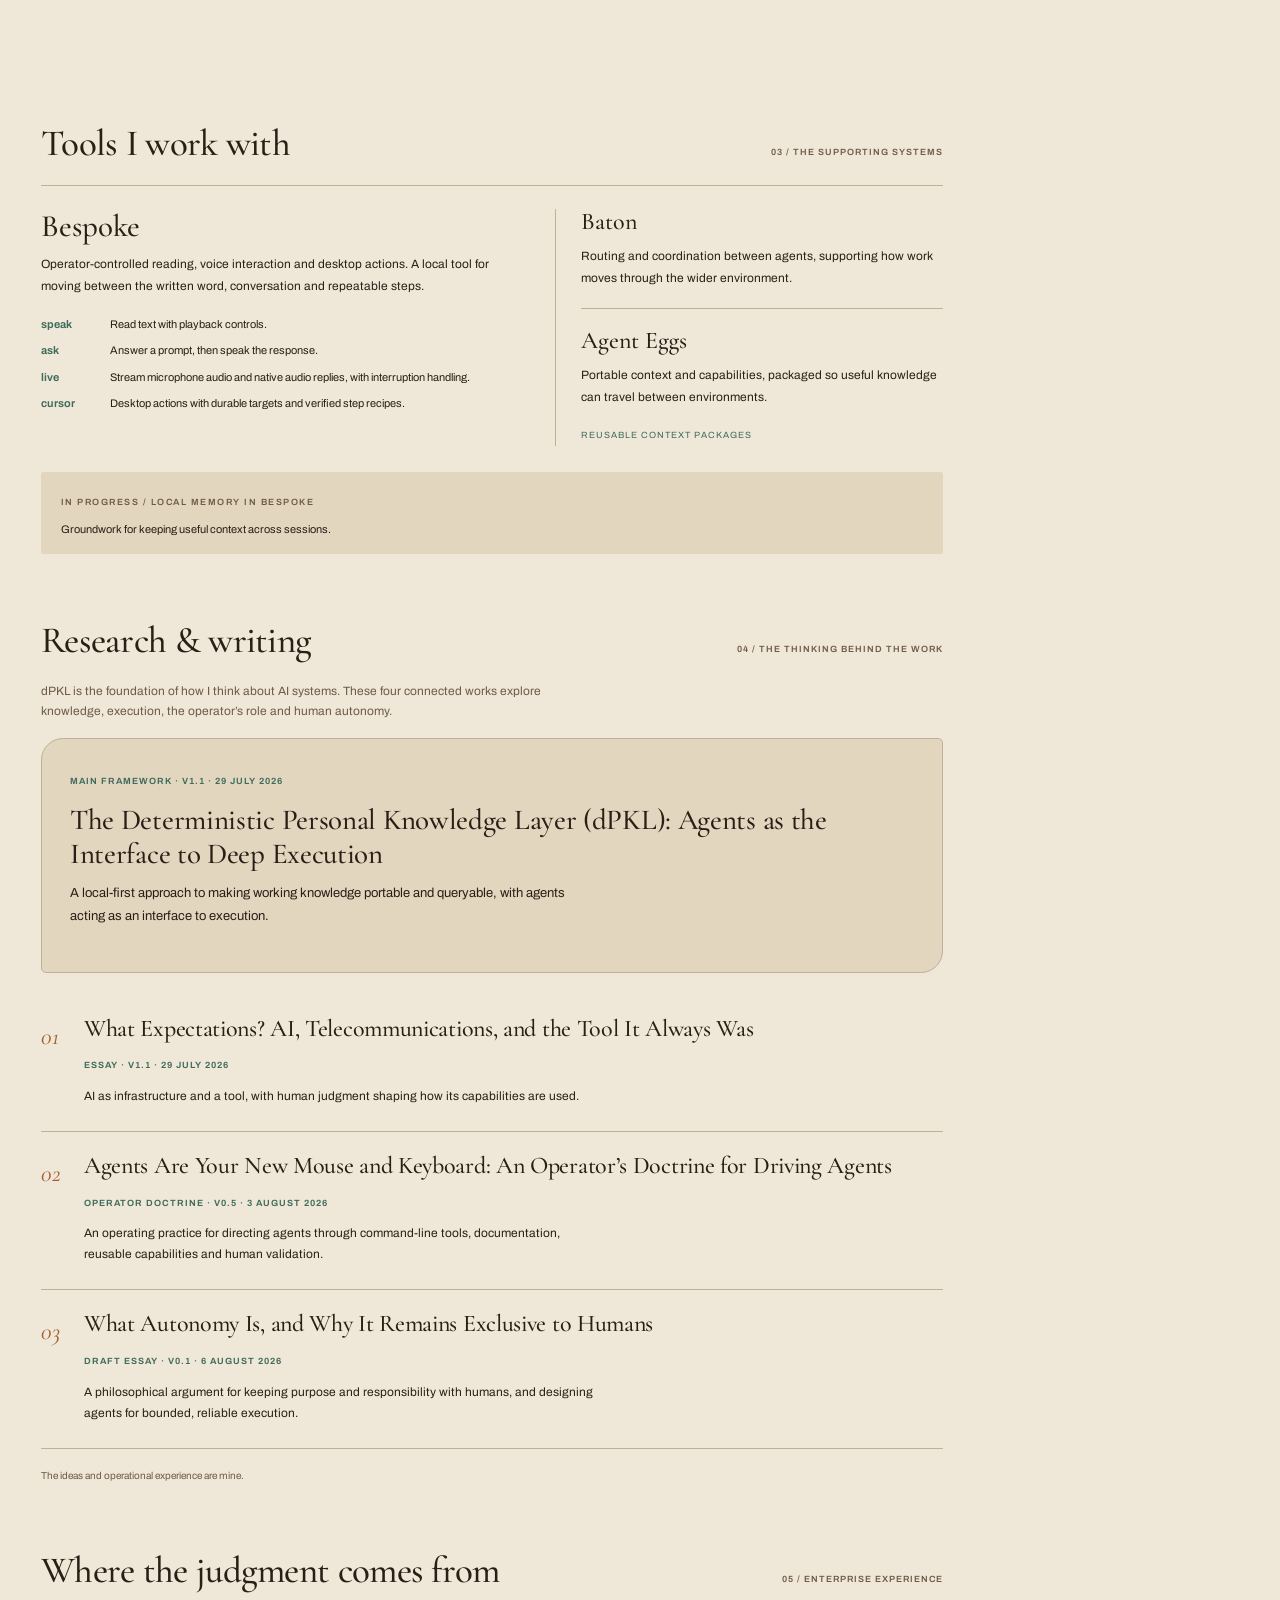
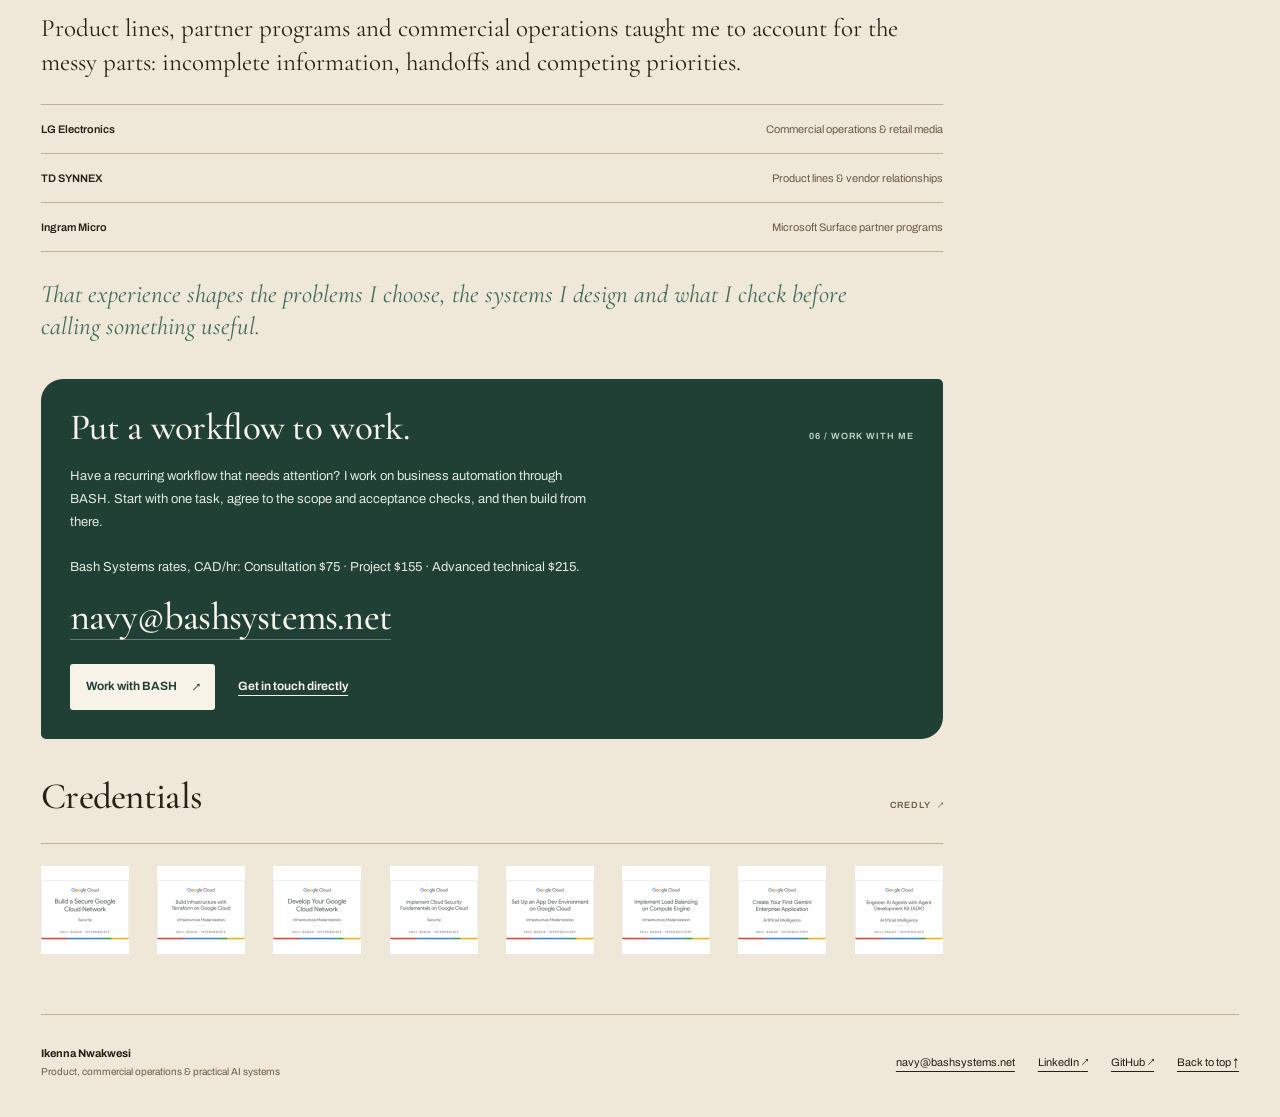
==== commit 2c504acf: "Add Top Donors recognition to portfolio rail" ====
--- a/index.html
+++ b/index.html
@@ -250,6 +250,9 @@
 .rail-links{display:flex;justify-content:center;gap:7px;flex-wrap:wrap;margin-top:17px}
 .rail-links a{font-size:10px;font-stretch:75%;font-weight:650;letter-spacing:.05em;padding:8px 11px;background:var(--patina);color:#201A15;border-radius:99px;text-decoration:none;transition:transform .18s,background .18s}
 .rail-links a:hover{transform:translateY(-2px);background:#A8C0B3}
+.rail-supporter{margin:0 0 11px;padding:9px 8px;border-bottom:1px solid var(--line);text-align:center;color:inherit;font-family:var(--sans);line-height:1.4}
+.rail-supporter h2{margin:0 0 2px;font-family:inherit;font-size:10px;font-weight:650;letter-spacing:.04em;color:var(--muted)}
+.rail-supporter p{margin:0;font-size:11px;font-weight:650;overflow-wrap:anywhere}
 @media(max-width:1100px) and (min-width:901px){.page-layout{gap:30px;grid-template-columns:minmax(0,1fr) 230px}
 .wrap{padding:0 30px}}
 @media(max-width:900px){.page-layout{display:flex;flex-direction:column;gap:0}
@@ -317,6 +320,7 @@
 </head><body><div class="cc-intro" id="cc-intro"><div class="cc-intro-mark" aria-hidden="true"><span class="w">Ikenna</span><span class="cc-intro-chip"><span class="cc-flip"><i></i><img src="assets/mockup/bespoke-glass-tight.webp" alt=""></span></span><span class="w">Nwakwesi</span></div><button class="cc-intro-skip" type="button">Skip intro</button></div><a class="skip" href="#main">Skip to content</a><div class="topline"></div><div class="wrap">
 <header class="header"><a class="wordmark" href="#main">Ikenna Nwakwesi</a><div class="header-meta"><span>Portfolio / 2026 / Toronto</span><span class="cc-clock" id="cc-clock" aria-label="Local time in Toronto"><b>Toronto </b><time>--:--</time></span><a class="header-work" href="https://bashsystems.net/"><span class="ext-label">Work with me <span class="ext-arrow" aria-hidden="true">↑</span></span></a></div></header>
 <div class="page-layout"><aside class="rail" aria-label="Portfolio navigation">
+<section class="rail-supporter" id="rail-supporter" aria-labelledby="rail-supporter-title"><h2 id="rail-supporter-title">Bash Systems Top Donors</h2><p>Alex Brown &middot; CA$200</p></section>
 <!-- Agent fleet: mobile disclosure; approved card trigger stays unchanged. -->
 <div class="portfolio-card-dock" id="portfolio-card-dock" data-expanded="false">
 <button class="portfolio-card-dock-chip" id="portfolio-card-dock-chip" type="button" aria-expanded="false" aria-controls="portfolio-card-dock-panel">Business card <span class="portfolio-card-dock-icon" aria-hidden="true"></span></button>
